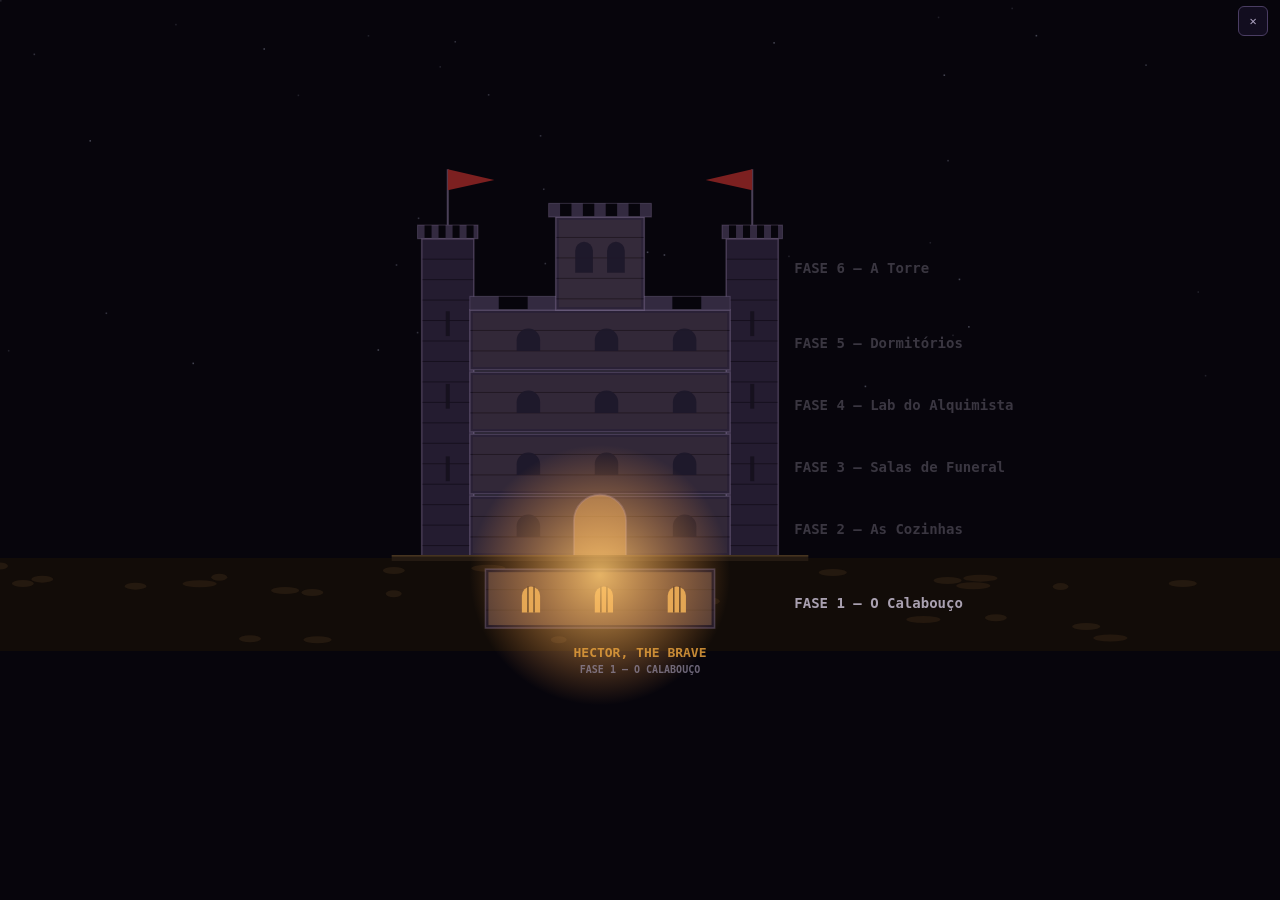
==== castelo.html @ ff2f1d39 "A fornalha apagada sai do corredor perdido e vai pra dentro da oficina O nicho ficava numa coluna is" ====
<!DOCTYPE html>
<html lang="pt-BR">
<head>
<meta http-equiv="Cache-Control" content="no-store, must-revalidate">
<meta http-equiv="Pragma" content="no-cache">
<meta charset="utf-8">
<meta name="viewport" content="width=device-width, initial-scale=1, maximum-scale=1, user-scalable=no, viewport-fit=cover">
<meta name="apple-mobile-web-app-capable" content="yes">
<meta name="apple-mobile-web-app-status-bar-style" content="black-translucent">
<meta name="theme-color" content="#141019">
<meta name="apple-mobile-web-app-title" content="Hector">
<link rel="manifest" href="manifest.json">
<link rel="apple-touch-icon" href="img/icone-180.png">
<title>O Castelo</title>
<style>
  :root{
    --brasa:#e8a13c; --osso:#ece5d6; --ferro:#8e8599;
    --mono: ui-monospace, "SF Mono", Menlo, Consolas, monospace;
    --serifa: "Iowan Old Style", "Palatino Linotype", Palatino, Georgia, serif;
  }
  *{box-sizing:border-box; margin:0; padding:0; -webkit-tap-highlight-color:transparent;
    user-select:none; -webkit-user-select:none; -webkit-touch-callout:none;}
  html,body{height:100%; overflow:hidden; background:#141019; color:var(--osso);
    font-family:var(--mono); overscroll-behavior:none; touch-action:none;}
  #app{position:fixed; inset:0;}
  canvas{position:absolute; inset:0; width:100%; height:100%; display:block;}

  /* HUD */
  #hud{position:absolute; left:0; right:0; top:0; z-index:2; pointer-events:none;
    padding:calc(env(safe-area-inset-top) + 10px) 14px 0; display:flex; align-items:center; gap:10px;
    font-size:11px; letter-spacing:.07em; text-transform:uppercase;}
  #vida{flex:1; max-width:200px; height:11px; background:#1d1729; border:1px solid #443659; position:relative; overflow:hidden;}
  #vidaFill{position:absolute; inset:0; transform-origin:left; background:linear-gradient(180deg,#e0596b,#8f2438);}
  #segredos{color:#9d94ad;}
  #segredos i{font-style:normal; color:#3f3550;}
  #segredos i.on{color:var(--brasa);}

  /* botões de sistema: pausar e fechar (canto superior direito) */
  /* acima até da animação do castelo (z 60): dá para fechar a qualquer momento */
  #sistema{position:fixed; right:12px; top:calc(env(safe-area-inset-top) + 6px); z-index:61;
    display:flex; gap:8px;}
  #sistema button{width:30px; height:30px; display:flex; align-items:center; justify-content:center;
    background:#150f22e0; border:1px solid #4a3d63; border-radius:6px; color:#b3a8c6;
    font-family:var(--mono); font-size:12px; line-height:1; padding:0; cursor:pointer;}
  #sistema button:active{background:#2f2547; color:var(--osso);}
  #btnPausa.oculto{display:none;}
  #btnFechar{color:#d98a8a; border-color:#6b3040;}
  #btnFechar:active{background:#6b3040; color:var(--osso);}

  /* pausa / confirmação de saída */
  #pausaVeu{position:fixed; inset:0; z-index:62; background:#07050ce8;
    display:flex; align-items:center; justify-content:center; padding:30px; text-align:center;}
  #pausaVeu.oculto{display:none;}
  #pausaCard{background:#150f22f2; border:1px solid #3b2f4d; border-top:2px solid var(--brasa);
    padding:26px 28px 24px; max-width:24em;}
  #pausaCard h2{font-family:var(--serifa); font-weight:400; font-size:clamp(22px,6vw,28px); color:var(--osso);}
  #pausaCard p{font-size:12px; color:#8b8299; line-height:1.9; margin-top:10px;}
  #pausaBotoes{display:flex; flex-direction:column; gap:10px; margin-top:22px;}
  #pausaBotoes button{font-family:var(--mono); font-size:12px; letter-spacing:.2em; text-transform:uppercase;
    padding:13px 18px; background:transparent; border:1px solid var(--brasa); color:var(--brasa); cursor:pointer;}
  #pausaBotoes button:active{background:var(--brasa); color:#120d06;}
  #pausaBotoes #pausaSair{border-color:#6b3040; color:#d98a8a;}
  #pausaBotoes #pausaSair:active{background:#6b3040; color:var(--osso);}
  /* seletor de fase dentro da pausa: trancado até a senha */
  #pausaBotoes #pausaFases.trancado{border-color:#4a3d63; color:#8b8299;}
  #mSenhaLinha{display:flex; gap:8px;}
  #mSenhaLinha.oculto{display:none;}
  #mSenha{flex:1; min-width:0; background:#0d0917; border:1px solid #4a3d63; border-radius:4px;
    color:#e8dcc0; font-family:var(--mono); font-size:12px; letter-spacing:.15em;
    padding:10px 12px; outline:none;}
  #mSenha:focus{border-color:var(--brasa);}
  #mSenha.erro{border-color:#c0392b;}
  #mSenha.erro::placeholder{color:#c0392b;}
  #pausaBotoes #mSenhaOk{padding:12px 16px;}
  #mFasesLista{display:flex; flex-direction:column; gap:10px;}
  #mFasesLista.oculto{display:none;}
  #mFasesLista button.on{background:var(--brasa); color:#120d06;}
  #pausaAtalho{font-family:var(--mono); font-size:9px; letter-spacing:.18em; color:#6f6683; margin-top:16px;}

  /* tela de despedida (o ✕ confirmado) */
  #adeus{position:fixed; inset:0; z-index:70; background:#07050c; padding:30px; text-align:center;
    display:flex; flex-direction:column; align-items:center; justify-content:center; gap:14px;}
  #adeus h1{font-family:var(--serifa); font-weight:400; font-size:clamp(24px,7vw,38px); color:var(--osso);}
  #adeus p{font-size:12px; color:#8b8299; line-height:1.9; max-width:24em;}

  /* painel da missão */
  #missao{position:absolute; right:12px; top:calc(env(safe-area-inset-top) + 42px); z-index:2; pointer-events:none;
    background:#150f22cc; border:1px solid #3b2f4d; border-left:2px solid var(--brasa);
    padding:9px 12px 10px; max-width:212px; font-size:10px; letter-spacing:.04em; line-height:1.65;}
  #mTitulo{color:var(--brasa); text-transform:uppercase; letter-spacing:.18em; font-size:9px; margin-bottom:5px;}
  .tarefa{color:#b3a8c6; position:relative; padding-left:13px; transition:color .4s;}
  .tarefa::before{content:'○'; position:absolute; left:0; color:#6f6683;}
  .tarefa.feita{color:#69607d; text-decoration:line-through; text-decoration-color:#8fc48a99; text-decoration-thickness:1.5px;}
  .tarefa.feita::before{content:'●'; color:#8fc48a; text-decoration:none;}
  .tarefa .cont{color:#8d85a0;}
  .tarefa.feita .cont{color:#69607d;}

  /* barra do chefe */
  #chefeBarra{position:absolute; left:50%; transform:translateX(-50%); top:calc(env(safe-area-inset-top) + 44px);
    width:min(58%,360px); z-index:2; display:none;}
  #chefeBarra.on{display:block;}
  #chefeNome{font-size:10px; letter-spacing:.28em; text-transform:uppercase; color:#d9b48a; text-align:center; margin-bottom:5px;}
  #chefeTrilho{height:13px; background:#1d1018; border:1px solid #6b3040; position:relative; overflow:hidden;}
  #chefeFill{position:absolute; inset:0; transform-origin:left; background:linear-gradient(180deg,#d84c3c,#7a1f22);}
  #chefeEstado{position:absolute; inset:0; display:flex; align-items:center; justify-content:center;
    font-size:9px; letter-spacing:.18em; text-transform:uppercase; color:#ffe6c0; text-shadow:0 1px 2px #000;}

  /* aviso */
  #aviso{position:absolute; left:0; right:0; top:30%; z-index:2; text-align:center; pointer-events:none;
    font-family:var(--serifa); font-size:clamp(22px,7vw,34px); opacity:0; transition:opacity .35s; text-shadow:0 2px 20px #000;}
  #aviso.on{opacity:1;}
  #aviso small{display:block; font-family:var(--mono); font-size:11px; letter-spacing:.24em;
    text-transform:uppercase; color:var(--brasa); margin-top:8px;}

  /* diálogo */
  #dialogo{position:absolute; left:0; right:0; bottom:0; z-index:5; padding:18px 20px calc(env(safe-area-inset-bottom) + 22px);
    background:linear-gradient(180deg, #0d0a12dd, #0d0a12f7); border-top:1px solid #3b2f4d; display:none;}
  #dialogo.on{display:flex; gap:14px; align-items:flex-start;}
  #dRetratoBox{flex:0 0 auto; width:82px; height:100px; border:1px solid #3b2f4d; background:#0a070f;
    border-radius:3px; overflow:hidden; display:none; box-shadow:0 2px 12px #000a;}
  #dRetratoBox.on{display:block;}
  #dRetrato{width:100%; height:100%; object-fit:cover; image-rendering:pixelated; display:block;}
  #dCorpo{flex:1 1 auto; min-width:0;}
  #dFala{font-family:var(--serifa); font-size:17px; line-height:1.55; color:#ece5d6; min-height:3.2em;}
  #dNome{font-size:10px; letter-spacing:.24em; text-transform:uppercase; color:var(--brasa); margin-bottom:8px;}
  #dSeguir{font-size:10px; letter-spacing:.18em; color:#6f6683; text-align:right; margin-top:10px;}
  #dPular{position:absolute; top:-16px; right:14px; transform:translateY(-100%);
    font:600 10px/1 ui-monospace, Menlo, monospace; letter-spacing:.18em;
    color:var(--brasa); background:rgba(12,8,18,.85); border:1px solid #3b2f4d;
    border-radius:6px; padding:8px 12px; cursor:pointer;}
  #dPular:active{background:#241a34;}

  /* ações */
  #acoes{position:absolute; right:16px; bottom:calc(env(safe-area-inset-bottom) + 22px); z-index:3;
    display:flex; flex-direction:column-reverse; gap:12px; align-items:center;}
  .circ{width:70px; height:70px; border-radius:50%; border:1px solid #4a3d63; background:#1b1529d9;
    display:flex; flex-direction:column; align-items:center; justify-content:center; gap:1px;
    font-size:9px; letter-spacing:.1em; color:#b3a8c6; position:relative; overflow:hidden;}
  .circ:active{background:#2f2547;}
  .circ .n{font-size:17px; color:var(--osso);}
  /* atalho de teclado impresso no rótulo do botão */
  .circ .k{font-family:var(--mono); font-style:normal; font-size:8px; letter-spacing:.06em;
    color:#8d84a3; border:1px solid #4a3d63; border-radius:2px; padding:0 3px; line-height:1.35; margin-top:2px;}
  #btnAcao .k{color:#b98a4e; border-color:#6a4c24;}
  #btnGolpe .k{color:#c08a76; border-color:#6d3b2f;}
  /* no toque não há teclado: o chip some e o botão volta ao layout original */
  @media (pointer:coarse){ .circ .k{display:none;} }
  .circ .carga{position:absolute; left:0; right:0; bottom:0; background:#e8a13c2e; transform-origin:bottom;}
  .circ.off{opacity:.35;}
  #btnAcao{width:86px; height:86px; border-color:var(--brasa); color:var(--brasa); background:#2a1d10d9; display:none;}
  #btnAcao.on{display:flex;}
  #btnPocao{width:58px; height:58px;}

  /* véu */
  #veu{position:absolute; inset:0; z-index:6; background:radial-gradient(circle at 50% 38%, #241a33 0%, #0a0710 76%);
    display:flex; flex-direction:column; align-items:center; justify-content:center; padding:30px; text-align:center;}
  #veu.oculto{display:none;}
  #veu h1{font-family:var(--serifa); font-weight:400; font-size:clamp(28px,8.5vw,44px); line-height:1.08;}
  #veu h1 em{display:block; font-style:italic; font-size:.48em; color:var(--brasa); letter-spacing:.08em; margin-top:8px;}
  #veu p{font-size:12px; color:#8b8299; line-height:1.85; max-width:25em; margin-top:16px;}
  #veu p b{color:#cbc2da; font-weight:400;}
  #comecar{margin-top:26px; background:transparent; border:1px solid var(--brasa); color:var(--brasa);
    font-family:var(--mono); font-size:13px; letter-spacing:.22em; padding:14px 32px; text-transform:uppercase;}
  #comecar:active{background:var(--brasa); color:#120d06;}
  #placar{font-size:12px; color:#8b8299; line-height:2; margin-top:14px;}
  #placar b{color:var(--osso); font-weight:400;}
  /* bolsa/inventário */
  #bolsa{margin-top:22px; display:none;}
  #bolsa.on{display:block;}
  #bolsa .rot{font-family:var(--mono); font-size:10px; letter-spacing:.24em; text-transform:uppercase;
    color:var(--brasa); margin-bottom:12px;}
  #bolsa .itens{display:flex; gap:10px; justify-content:center; flex-wrap:wrap;}
  #bolsa .item{width:64px; height:88px; background:#1a1424; border:1px solid #3b2f4d; border-radius:3px;
    display:flex; flex-direction:column; align-items:center; justify-content:flex-start; padding:6px 4px;
    position:relative; overflow:hidden;}
  #bolsa .item.novo{border-color:var(--brasa); box-shadow:0 0 14px #e8a13c66;
    animation:brilhaNovo 1.6s ease-in-out infinite alternate;}
  @keyframes brilhaNovo{ from{box-shadow:0 0 10px #e8a13c44;} to{box-shadow:0 0 20px #e8a13c99;} }
  #bolsa .item img{width:46px; height:60px; object-fit:contain; image-rendering:pixelated; margin-top:2px;}
  #bolsa .item .nm{font-family:var(--mono); font-size:8px; letter-spacing:.05em; color:#ccc2d8;
    text-align:center; margin-top:4px; line-height:1.15;}
  #bolsa .item .tag{position:absolute; top:2px; right:3px; font-family:var(--mono); font-size:7px;
    color:var(--brasa); letter-spacing:.1em;}
  #bolsa .vazio{color:#5a5266; font-size:11px; font-style:italic;}

  /* popup de item novo no inventário */
  #popupInv{position:absolute; inset:0; z-index:7; background:rgba(8,5,14,.8);
    display:flex; align-items:center; justify-content:center; padding:30px;}
  #popupInv.oculto{display:none;}
  #invCard{background:#150f22; border:1px solid var(--brasa); border-radius:4px;
    padding:22px 28px 24px; text-align:center; max-width:320px;
    box-shadow:0 0 44px #e8a13c44; animation:invEntra .25s ease-out;}
  @keyframes invEntra{ from{transform:scale(.85); opacity:0;} to{transform:scale(1); opacity:1;} }
  #invCard h2{font-family:var(--mono); font-weight:400; color:var(--brasa); letter-spacing:.28em;
    text-transform:uppercase; font-size:12px; margin-bottom:16px;}
  #invImg{width:160px; height:200px; object-fit:contain; image-rendering:pixelated;
    display:block; margin:0 auto 12px; background:transparent; filter:drop-shadow(0 0 14px #e8a13c66);}
  #invLista{display:flex; gap:8px; justify-content:center; flex-wrap:wrap; margin-bottom:16px;}
  #invLista .invTh{width:52px; height:66px; background:#1a1424; border:1px solid #3b2f4d;
    border-radius:3px; position:relative; display:flex; align-items:center; justify-content:center;}
  #invLista .invTh.sel{border-color:var(--brasa); box-shadow:0 0 10px #e8a13c55;}
  #invLista .invTh img{max-width:44px; max-height:58px; object-fit:contain; image-rendering:pixelated;}
  #invLista .invTh .tag{position:absolute; bottom:2px; left:0; right:0; font-family:var(--mono);
    font-size:6px; letter-spacing:.08em; color:var(--brasa); text-align:center;}
  #invBotoes{display:flex; gap:10px; justify-content:center;}
  #invAcao{background:var(--brasa); border:1px solid var(--brasa); color:#120d06;
    font-family:var(--mono); font-size:12px; letter-spacing:.2em; padding:11px 26px; text-transform:uppercase;}
  #invAcao:active{background:transparent; color:var(--brasa);}
  /* ainda não dá para usar: o botão continua à vista, apagado, e a descrição diz por quê */
  #invAcao:disabled{background:transparent; border-color:#4a4056; color:#6d6478; cursor:default;}
  #invNome{font-family:var(--serifa); font-size:19px; color:var(--osso); margin-bottom:8px;}
  #invDesc{font-size:11px; color:#9d94ad; line-height:1.7; margin-bottom:18px;}
  #invFechar{background:transparent; border:1px solid var(--brasa); color:var(--brasa);
    font-family:var(--mono); font-size:12px; letter-spacing:.2em; padding:11px 26px; text-transform:uppercase;}
  #invFechar:active{background:var(--brasa); color:#120d06;}

  #btnMenu{margin-left:auto; pointer-events:auto; width:36px; height:36px;
    border:1px solid #443659; border-radius:4px; background:#1d1729cc; color:#9d94ad;
    display:flex; align-items:center; justify-content:center; font-size:17px;}
  #btnMenu:active{border-color:var(--brasa); color:var(--brasa);}
  #menuJogo{position:absolute; inset:0; z-index:8; background:rgba(8,5,14,.85);
    display:flex; align-items:center; justify-content:center; padding:30px;}
  #menuJogo.oculto{display:none;}
  #menuCard{background:#150f22; border:1px solid var(--brasa); border-radius:4px;
    padding:22px 34px 24px; text-align:center; box-shadow:0 0 44px #e8a13c44;
    animation:invEntra .25s ease-out;}
  #menuCard h2{font-family:var(--mono); font-weight:400; color:var(--brasa); letter-spacing:.28em;
    text-transform:uppercase; font-size:12px; margin-bottom:18px;}
  #menuCard button{display:block; width:220px; margin:0 auto 10px; background:transparent;
    border:1px solid var(--brasa); color:var(--brasa); font-family:var(--mono); font-size:12px;
    letter-spacing:.2em; padding:12px 0; text-transform:uppercase;}
  #menuCard button:active, #menuCard button.on{background:var(--brasa); color:#120d06;}
  #menuCard #mVoltar{border-color:#443659; color:#9d94ad; margin-bottom:0;}

  #btnGolpe{width:70px; height:70px; border-color:#8a4a3a; background:#241410d9; display:none;}
  #btnGolpe.on{display:flex;}
  #btnGolpe .n{color:#e8b48a;}
  #btnBolsa{width:58px; height:58px;}
</style>
</head>
<body>
<div id="app">
  <canvas id="tela"></canvas>

  <div id="hud">
    <div id="vida"><div id="vidaFill"></div></div>
    <span id="segredos">SEGREDOS </span>
    <div id="btnMenu">⚙</div>
  </div>

  <div id="missao"><div id="mTitulo"></div></div>

  <div id="chefeBarra">
    <div id="chefeNome"></div>
    <div id="chefeTrilho"><div id="chefeFill"></div><div id="chefeEstado"></div></div>
  </div>

  <div id="aviso"></div>

  <div id="acoes">
    <div class="circ" id="btnBolsa"><span class="n">☰</span><span>BOLSA</span><i class="k">I</i></div>
    <div class="circ" id="btnPocao"><span class="n" id="sPocoes">2</span><span>TRAPO</span><i class="k">Q</i></div>
    <div class="circ" id="btnDash"><span class="n">»</span><span>ROLAR</span><i class="k">ESPAÇO</i><div class="carga" id="cargaDash"></div></div>
    <div class="circ" id="btnGolpe"><span class="n">⚔</span><span>GOLPE</span><i class="k">F</i><div class="carga" id="cargaGolpe"></div></div>
    <div class="circ" id="btnAcao"><span class="n" id="acaoIcone">✥</span><span id="acaoRotulo">FORÇAR</span><i class="k">E</i></div>
  </div>

  <div id="dialogo">
    <div id="dRetratoBox"><img id="dRetrato" alt=""></div>
    <div id="dCorpo">
      <div id="dNome"></div>
      <div id="dFala"></div>
      <div id="dSeguir">tocar para continuar</div>
    </div>
    <button id="dPular" type="button">PULAR ⏭</button>
  </div>

  <div id="veu">
    <h1 id="vTitulo"></h1>
    <p id="vTexto"></p>
    <button id="comecar"></button>
    <div id="placar"></div>
    <div id="bolsa">
      <div class="rot">Bolsa</div>
      <div class="itens" id="bolsaItens"></div>
    </div>
  </div>

  <div id="menuJogo" class="oculto">
    <div id="menuCard">
      <h2>Menu</h2>
      <button id="mSemMusica">Sem música</button>
      <button id="mSair">Sair do jogo</button>
      <button id="mVoltar">Voltar</button>
    </div>
  </div>

  <div id="popupInv" class="oculto">
    <div id="invCard">
      <h2>Inventário</h2>
      <img id="invImg" alt="">
      <div id="invNome"></div>
      <div id="invDesc"></div>
      <div id="invLista"></div>
      <div id="invBotoes">
        <button id="invAcao">Pegar</button>
        <button id="invFechar">Fechar</button>
      </div>
    </div>
  </div>
</div>

<!-- fora de #app: #app é `position:fixed` e forma contexto de empilhamento próprio;
     a animação do castelo entra no <body> por cima dele. Estes dois ficam acima de tudo. -->
<div id="sistema">
  <button id="btnPausa" class="oculto" type="button" title="Pausar (P / Esc)" aria-label="Pausar">❚❚</button>
  <button id="btnFechar" type="button" title="Fechar o jogo" aria-label="Fechar o jogo">✕</button>
</div>

<div id="pausaVeu" class="oculto">
  <div id="pausaCard">
    <h2 id="pausaTitulo">Pausado</h2>
    <p id="pausaTexto"></p>
    <div id="pausaBotoes">
      <button id="pausaSeguir" type="button">Continuar</button>
      <button id="pausaFases" type="button">Trocar de fase 🔒</button>
      <div id="mSenhaLinha" class="oculto">
        <input id="mSenha" type="password" placeholder="SENHA" autocomplete="off">
        <button id="mSenhaOk" type="button">OK</button>
      </div>
      <div id="mFasesLista" class="oculto"></div>
      <button id="pausaSair" type="button">Fechar o jogo</button>
    </div>
    <div id="pausaAtalho">P OU ESC</div>
  </div>
</div>

<script>
/* ===================== DIAGNÓSTICO ===================== */
(function(){
  var caixa = null;
  window.__erro = function(txt){
    if(!caixa){
      caixa = document.createElement('div');
      caixa.style.cssText = 'position:fixed;left:0;right:0;bottom:0;z-index:99;max-height:45%;overflow:auto;'
        + 'background:#1a0d12;color:#ff9aa8;font:11px/1.5 ui-monospace,Menlo,monospace;padding:12px 14px;'
        + 'border-top:1px solid #6b2534;white-space:pre-wrap;';
      document.body.appendChild(caixa);
    }
    caixa.textContent += txt + '\n';
  };
  window.addEventListener('error', function(e){
    window.__erro('ERRO: ' + (e.message||'?') + (e.filename ? '\n  ' + e.filename + ':' + e.lineno : '')
      + (e.error && e.error.stack ? '\n' + e.error.stack : ''));
  });
})();

/* ================================================================
   MOTOR
   Não sabe o que é um calabouço, uma corrente ou um Gladiador.
   Um piso é um objeto com esta forma:

   {
     id, nome,
     paleta:   {fundo, chao:[r,g,b], chao2:[r,g,b], parede:[r,g,b], luzAmbiente}
     construir()          -> {larg, alt, tiles:Uint8Array, braseiros:[{x,y,fase}]}
     spawn:    {x,y}
     trapos:   quantos itens de cura o jogador começa tendo
     intro:    {titulo, texto, botao}
     missao:   {titulo, tarefas:[{id, label, contador?}], tarefaInformantes, tarefaChefe}
     informantes: [{nome, chave, cor, voz:{pitch,rate}, falas:[...], ganho, x, y}]
     chefe:    {cfg (números da máquina de estados), fraquezas, desenhar(c,ox,oy)}
     textos:   {vitoria(), derrota()} -> {titulo, texto, botao, placar}
     — ganchos opcionais —
     aoIniciar(), atualizar(dt), falarLiberado(), interacao(), agir(i),
     desenharCenario(ox,oy), desenharNoJogador(px,py,r,bal), aoVencer()
   }
   ================================================================ */

/* ---------- constantes e utilidades ---------- */
const TAU = Math.PI*2, VISAO = 14;
const PAREDE = 0, CHAO = 1, GRADE = 2, CHAO2 = 3,   // CHAO2: piso alternativo (areia, tapete...)
      FOSSO = 4, PONTE = 5;                         // FOSSO: abismo (sólido); PONTE: tábuas sobre o abismo
let LARG = 1, ALT = 1;

const el = id => document.getElementById(id);
/* escreve estilo/texto só quando muda: tocar no DOM todo quadro força o
   navegador a recalcular estilo mesmo com o mesmo valor */
const uiUltimo = {};
function uiEstilo(id, prop, valor){
  const chave = id + '.' + prop;
  if(uiUltimo[chave] === valor) return;
  uiUltimo[chave] = valor;
  el(id).style[prop] = valor;
}
function uiTexto(id, valor){
  if(uiUltimo['#' + id] === valor) return;
  uiUltimo['#' + id] = valor;
  el(id).textContent = valor;
}
const irand = n => Math.floor(Math.random()*n);
const clamp = (v,a,b) => v<a?a:(v>b?b:v);
const idx = (x,y) => y*LARG + x;
const dentro = (x,y) => x>=0 && y>=0 && x<LARG && y<ALT;
const hash = (x,y) => { const n = Math.sin(x*127.1 + y*311.7)*43758.5453; return n - Math.floor(n); };

/* ---------- estado do motor ---------- */
let piso = null, mapa = null, braseiros = [], decor = [];
let inventario = []; /* itens ganhos de chefes, persistem entre pisos */
let vestido = null;  /* id do item que o jogador está usando no corpo (o avental) */
const imgsItens = {};
let jog = null, chefe = null, informantes = [];
let etapa = 'menu', vivo = false, pausado = false;
let intel = {}, dialogo = null, interacao = null;
let tempo = 0, tremor = 0, camX = 0, camY = 0;
let particulas = [], riscos = [], destrocos = [], explosoes = [];

const tela = el('tela'), ctx = tela.getContext('2d');
const cacheMapa = document.createElement('canvas'), cmx = cacheMapa.getContext('2d');
const imgJogador = new Image(); imgJogador.src = 'img/jogador.png';
/* o avental de aço recortado do fundo preto, para vestir por cima do tronco */
const imgAvental = new Image(); imgAvental.src = 'img/fase2/avental-vestido.png';
/* No escuro da fase o couro sumia dentro do tronco. A cópia visível é montada
   UMA vez — silhueta escura por trás para descolar do corpo, filete claro em
   volta e o couro clareado por cima. Aplicar ctx.filter por quadro derrubaria
   o fps, como já aconteceu com o castiçal. */
let aventalCv = null;
function aventalVisivel(){
  if(aventalCv) return aventalCv;
  if(!(imgAvental.complete && imgAvental.naturalWidth > 0)) return null;
  const iw = imgAvental.naturalWidth, ih = imgAvental.naturalHeight;
  const m = Math.round(iw*.20);                       // folga para o contorno caber
  const c = document.createElement('canvas');
  c.width = iw + m*2; c.height = ih + m*2;
  const g = c.getContext('2d');
  /* a silhueta chapada, usada nas duas bordas */
  const silhueta = (cor) => {
    const s = document.createElement('canvas');
    s.width = c.width; s.height = c.height;
    const sg = s.getContext('2d');
    sg.drawImage(imgAvental, m, m);
    sg.globalCompositeOperation = 'source-in';
    sg.fillStyle = cor;
    sg.fillRect(0, 0, s.width, s.height);
    return s;
  };
  const esticar = (cv, f) => g.drawImage(cv, -(c.width*(f-1))/2, -(c.height*(f-1))/2,
                                         c.width*f, c.height*f);
  esticar(silhueta('#07050b'), 1.20);                 // o vulto escuro, que separa do corpo
  esticar(silhueta('#e6ecf5'), 1.075);                // o filete de aço, frio e claro
  g.filter = 'brightness(1.75) saturate(.9) contrast(1.12)';
  g.drawImage(imgAvental, m, m);                      // o couro, clareado
  g.filter = 'none';
  /* banho de aço só onde há couro: o marrom do avental sumia dentro do marrom
     do corpo, e a peça precisa se ler de longe como armadura */
  g.globalCompositeOperation = 'source-atop';
  g.fillStyle = 'rgba(158,186,220,.22)';
  g.fillRect(0, 0, c.width, c.height);
  g.globalCompositeOperation = 'source-over';
  aventalCv = c;
  return c;
}
let fatiasJog = null;               // avatar fatiado: tronco + pernas animadas
function montarFatiasJog(){
  const iw = imgJogador.naturalWidth, ih = imgJogador.naturalHeight;
  const corte = Math.round(ih*.62);                    // altura do quadril na foto
  const cv = (sx,sy,sw,sh) => {
    const c = document.createElement('canvas'); c.width = sw; c.height = sh;
    c.getContext('2d').drawImage(imgJogador, sx, sy, sw, sh, 0, 0, sw, sh);
    return c;
  };
  const ombro = Math.round(ih*.33);                    // linha dos ombros na foto
  const larE = Math.round(iw*.41), x0D = Math.round(iw*.69);
  const tronco = cv(0, 0, iw, corte + 2);              // 2px de sobra cobre a emenda
  const tcx = tronco.getContext('2d');
  tcx.clearRect(0, ombro, larE, tronco.height - ombro);
  tcx.clearRect(x0D, ombro, iw - x0D, tronco.height - ombro);
  fatiasJog = {
    corte, ombro, x0D,
    tronco,
    bracoE: cv(0, ombro, larE, corte - ombro),
    bracoD: cv(x0D, ombro, iw - x0D, corte - ombro),
    pernaE: cv(0, corte, Math.ceil(iw/2), ih - corte),
    pernaD: cv(Math.floor(iw/2), corte, iw - Math.floor(iw/2), ih - corte)
  };
}
const luzCv = document.createElement('canvas'), lcx = luzCv.getContext('2d');
/* o véu do escuro precisa do seu próprio canvas quando a zona tem janela:
   o furo só fica sem costura se for APAGADO do véu já pintado */
const veuCv = document.createElement('canvas'), vcx = veuCv.getContext('2d');

/* ---------- som (síntese realista via Web Audio) ---------- */
let ac = null, somOk = true;
let masterGain = null, reverbConv = null, reverbGain = null, mp3Bus = null;
let bufRuido = null, bufBrown = null;

function iniAudio(){
  if(ac) return true;
  if(!somOk) return false;
  try{
    ac = new (window.AudioContext || window.webkitAudioContext)();
    masterGain = ac.createGain(); masterGain.gain.value = 0.85;
    masterGain.connect(ac.destination);
    // reverb curto de câmara de pedra
    reverbConv = ac.createConvolver();
    reverbConv.buffer = criarImpulso(1.6, 2.6);
    reverbGain = ac.createGain(); reverbGain.gain.value = 0.22;
    reverbConv.connect(reverbGain); reverbGain.connect(masterGain);
    /* barramento dos mp3 (efeitos, ambientes, trilha) — ganho 1 para o clipe sair
       exatamente com a força que já saía quando o volume era do próprio elemento */
    mp3Bus = ac.createGain(); mp3Bus.gain.value = 1;
    mp3Bus.connect(ac.destination);
    bufRuido = criarRuido(2, false);
    bufBrown = criarRuido(2, true);
    return true;
  }catch(e){ somOk = false; return false; }
}
/* ---------- volume de mp3 que também funciona no iPad ----------
   No Safari móvel (iPhone e iPad) `audio.volume` é só-leitura: escrever nele não
   dá erro, simplesmente não faz nada. Era por isso que no iPad os efeitos, os
   ambientes e a trilha continuavam no volume cheio enquanto alguém falava.
   Onde a propriedade não pega, o elemento sai pelo Web Audio e quem manda no
   volume é um GainNode — lá o ganho vale em qualquer navegador. */
let volumeNativoOk = null;
function volumeManual(){
  if(volumeNativoOk === null){
    try{ const t = new Audio(); t.volume = .5; volumeNativoOk = Math.abs(t.volume - .5) < .01; }
    catch(e){ volumeNativoOk = true; }
  }
  return !volumeNativoOk;
}
/* liga o elemento ao grafo e devolve o gain dele (null = seguir no volume nativo).
   Só roteia com o contexto já rodando: um contexto suspenso emudeceria o clipe,
   e ficar alto é menos ruim que ficar mudo. */
function ganhoDe(a, destino){
  if(a.__ganho) return a.__ganho;
  if(!iniAudio()) return null;
  if(ac.state !== 'running'){ try{ ac.resume(); }catch(e){} return null; }
  try{
    const fonte = ac.createMediaElementSource(a);
    const g = ac.createGain();
    fonte.connect(g); g.connect(destino || mp3Bus);
    a.__ganho = g;
    return g;
  }catch(e){ return null; }
}
/* único ponto do jogo que escreve volume de mp3 */
function volumeAudio(a, v){
  const vol = Math.max(0, Math.min(1, v));
  a.__vol = vol;
  if(!volumeManual()){ try{ a.volume = vol; }catch(e){} return; }
  const g = ganhoDe(a);
  if(g){ try{ g.gain.value = vol; }catch(e){} }
}
function volumeAtual(a){ return a.__vol != null ? a.__vol : a.volume; }

function criarImpulso(dur, decai){
  const sr = ac.sampleRate, n = Math.floor(sr*dur);
  const b = ac.createBuffer(2, n, sr);
  for(let c=0;c<2;c++){ const d = b.getChannelData(c);
    for(let i=0;i<n;i++) d[i] = (Math.random()*2-1) * Math.pow(1 - i/n, decai); }
  return b;
}
function criarRuido(sec, brown){
  const sr = ac.sampleRate, n = Math.floor(sr*sec);
  const b = ac.createBuffer(1, n, sr), d = b.getChannelData(0);
  if(brown){ let u = 0; for(let i=0;i<n;i++){ u = (u + .02*(Math.random()*2-1))/1.02; d[i] = u*3.5; } }
  else for(let i=0;i<n;i++) d[i] = Math.random()*2 - 1;
  return b;
}
function ruido(brown){
  const s = ac.createBufferSource();
  s.buffer = brown ? bufBrown : bufRuido; s.loop = true;
  s.playbackRate.value = 0.85 + Math.random()*0.3;
  return s;
}
function filtro(tipo, freq, q, ganho){
  const f = ac.createBiquadFilter();
  f.type = tipo; f.frequency.value = freq;
  if(q != null) f.Q.value = q;
  if(ganho != null) f.gain.value = ganho;
  return f;
}
function envelope(pico, ataque, decai, sustain, liberacao){
  const g = ac.createGain(), t = ac.currentTime;
  const p = Math.max(0.0001, pico);
  g.gain.setValueAtTime(0.0001, t);
  g.gain.exponentialRampToValueAtTime(p, t + ataque);
  const s = Math.max(0.0001, p * (sustain != null ? sustain : 0.3));
  g.gain.exponentialRampToValueAtTime(s, t + ataque + decai);
  g.gain.exponentialRampToValueAtTime(0.0001, t + ataque + decai + liberacao);
  return g;
}
function saida(node, molhado){
  const w = molhado != null ? molhado : 0.35;
  const dry = ac.createGain(); dry.gain.value = 1 - w*0.4;
  const wet = ac.createGain(); wet.gain.value = w;
  node.connect(dry); dry.connect(masterGain);
  node.connect(wet); wet.connect(reverbConv);
}
function parar(no, dur){ try{ no.start(); no.stop(ac.currentTime + dur + 0.06); }catch(e){} }
function pararEm(no, t0, dur){ try{ no.start(t0); no.stop(t0 + dur + 0.06); }catch(e){} }

/* passo pesado: bota + armadura em pedra */
function sPassoChefe(){
  if(!iniAudio()) return;
  const t = ac.currentTime;
  const n = ruido(true), lp = filtro('lowpass', 260, 1.5);
  const g = ac.createGain();
  g.gain.setValueAtTime(0.0001, t);
  g.gain.exponentialRampToValueAtTime(0.45, t + 0.006);
  g.gain.exponentialRampToValueAtTime(0.0001, t + 0.19);
  n.connect(lp); lp.connect(g); saida(g, 0.45);
  parar(n, 0.22);
  const o = ac.createOscillator();
  o.type = 'sine';
  o.frequency.setValueAtTime(78, t);
  o.frequency.exponentialRampToValueAtTime(38, t + 0.12);
  const og = ac.createGain();
  og.gain.setValueAtTime(0.0001, t);
  og.gain.exponentialRampToValueAtTime(0.42, t + 0.006);
  og.gain.exponentialRampToValueAtTime(0.0001, t + 0.17);
  o.connect(og); saida(og, 0.35);
  parar(o, 0.2);
  if(Math.random() < 0.75){
    const nn = ruido(), bp = filtro('bandpass', 3000 + Math.random()*1500, 9);
    const gg = ac.createGain();
    const tt = t + 0.02 + Math.random()*0.03;
    gg.gain.setValueAtTime(0.0001, tt);
    gg.gain.exponentialRampToValueAtTime(0.06, tt + 0.004);
    gg.gain.exponentialRampToValueAtTime(0.0001, tt + 0.11);
    nn.connect(bp); bp.connect(gg); saida(gg, 0.55);
    pararEm(nn, tt, 0.14);
  }
}

/* espada cortando o ar: whoosh varrendo o espectro */
function sEspadaCorta(){
  if(!iniAudio()) return;
  const t = ac.currentTime;
  const n = ruido(), bp = filtro('bandpass', 600, 2.2);
  bp.frequency.setValueAtTime(500, t);
  bp.frequency.exponentialRampToValueAtTime(2600, t + 0.09);
  bp.frequency.exponentialRampToValueAtTime(900, t + 0.24);
  const g = ac.createGain();
  g.gain.setValueAtTime(0.0001, t);
  g.gain.exponentialRampToValueAtTime(0.16, t + 0.045);
  g.gain.exponentialRampToValueAtTime(0.0001, t + 0.26);
  n.connect(bp); bp.connect(g); saida(g, 0.45);
  parar(n, 0.3);
}

/* impacto de espada: clang metálico + ressonância + baque de corpo */
function sEspadaAcerta(){
  if(!iniAudio()) return;
  const t = ac.currentTime;
  const n = ruido(), bp = filtro('bandpass', 2600, 5);
  const g = ac.createGain();
  g.gain.setValueAtTime(0.0001, t);
  g.gain.exponentialRampToValueAtTime(0.32, t + 0.002);
  g.gain.exponentialRampToValueAtTime(0.03, t + 0.06);
  g.gain.exponentialRampToValueAtTime(0.0001, t + 0.38);
  n.connect(bp); bp.connect(g); saida(g, 0.75);
  parar(n, 0.4);
  const o = ac.createOscillator();
  o.type = 'triangle';
  o.frequency.setValueAtTime(720, t);
  o.frequency.exponentialRampToValueAtTime(310, t + 0.32);
  const og = ac.createGain();
  og.gain.setValueAtTime(0.0001, t);
  og.gain.exponentialRampToValueAtTime(0.11, t + 0.004);
  og.gain.exponentialRampToValueAtTime(0.0001, t + 0.34);
  o.connect(og); saida(og, 0.7);
  parar(o, 0.36);
  const o2 = ac.createOscillator();
  o2.type = 'sine';
  o2.frequency.setValueAtTime(115, t);
  o2.frequency.exponentialRampToValueAtTime(52, t + 0.16);
  const o2g = ac.createGain();
  o2g.gain.setValueAtTime(0.0001, t);
  o2g.gain.exponentialRampToValueAtTime(0.36, t + 0.008);
  o2g.gain.exponentialRampToValueAtTime(0.0001, t + 0.21);
  o2.connect(o2g); saida(o2g, 0.28);
  parar(o2, 0.24);
}

/* ---- a pá do Coveiro: ferro chato e pesado, nada de fio ----
   O talho é mais grave e mais lento que o da espada, e o acerto é chapa
   batendo: clangor curto e abafado, baque de ferro no corpo e a terra que
   salta da lâmina. Sem a cauda de sino que a espada deixa. */
function sPaCorta(){
  if(!iniAudio()) return;
  const t = ac.currentTime;
  const n = ruido(), bp = filtro('bandpass', 300, 1.4);
  bp.frequency.setValueAtTime(230, t);
  bp.frequency.exponentialRampToValueAtTime(1050, t + 0.13);
  bp.frequency.exponentialRampToValueAtTime(400, t + 0.34);
  const g = ac.createGain();
  g.gain.setValueAtTime(0.0001, t);
  g.gain.exponentialRampToValueAtTime(0.19, t + 0.07);
  g.gain.exponentialRampToValueAtTime(0.0001, t + 0.36);
  n.connect(bp); bp.connect(g); saida(g, 0.5);
  parar(n, 0.4);
}
function sPaAcerta(){
  if(!iniAudio()) return;
  const t = ac.currentTime;
  // a chapa: dois parciais desafinados que morrem depressa
  [[196, 0.30, 0.26], [289, 0.16, 0.19]].forEach(([f, amp, dur]) => {
    const o = ac.createOscillator();
    o.type = 'triangle';
    o.frequency.setValueAtTime(f, t);
    o.frequency.exponentialRampToValueAtTime(f*0.72, t + dur);
    const og = ac.createGain();
    og.gain.setValueAtTime(0.0001, t);
    og.gain.exponentialRampToValueAtTime(amp, t + 0.004);
    og.gain.exponentialRampToValueAtTime(0.0001, t + dur);
    o.connect(og); saida(og, 0.5);
    parar(o, dur + 0.05);
  });
  // o baque do ferro no corpo
  const o2 = ac.createOscillator();
  o2.type = 'sine';
  o2.frequency.setValueAtTime(96, t);
  o2.frequency.exponentialRampToValueAtTime(42, t + 0.18);
  const o2g = ac.createGain();
  o2g.gain.setValueAtTime(0.0001, t);
  o2g.gain.exponentialRampToValueAtTime(0.42, t + 0.008);
  o2g.gain.exponentialRampToValueAtTime(0.0001, t + 0.22);
  o2.connect(o2g); saida(o2g, 0.25);
  parar(o2, 0.26);
  // e a terra que salta da lâmina
  const n = ruido(), hp = filtro('highpass', 1900, .8);
  const ng = ac.createGain();
  ng.gain.setValueAtTime(0.0001, t);
  ng.gain.exponentialRampToValueAtTime(0.13, t + 0.006);
  ng.gain.exponentialRampToValueAtTime(0.0001, t + 0.15);
  n.connect(hp); hp.connect(ng); saida(ng, 0.6);
  parar(n, 0.2);
}

/* vocalização humana por formantes (base para grunhidos, gritos, tosse) */
function vocalizar(cfg){
  const t = ac.currentTime, dur = cfg.dur;
  const o = ac.createOscillator();
  o.type = 'sawtooth';
  o.frequency.setValueAtTime(cfg.f0, t);
  if(cfg.subida) o.frequency.exponentialRampToValueAtTime(cfg.f0 * cfg.subida, t + dur*0.15);
  o.frequency.exponentialRampToValueAtTime(cfg.f0 * (cfg.queda || 0.6), t + dur);
  const lfo = ac.createOscillator();
  lfo.frequency.value = cfg.vibrato || 5;
  const lfoG = ac.createGain(); lfoG.gain.value = cfg.f0 * 0.05;
  lfo.connect(lfoG); lfoG.connect(o.frequency);
  parar(lfo, dur);
  const mix = ac.createGain(); mix.gain.value = 1;
  (cfg.formantes || [[600,1],[1200,0.6],[2500,0.4]]).forEach(([f, amp]) => {
    const bp = filtro('bandpass', f, 12);
    const g = ac.createGain(); g.gain.value = amp;
    o.connect(bp); bp.connect(g); g.connect(mix);
  });
  const nz = ruido(), nzBp = filtro('bandpass', 1800, 1.4);
  const nzG = ac.createGain(); nzG.gain.value = (cfg.rugosidade || 0.4) * 0.11;
  nz.connect(nzBp); nzBp.connect(nzG); nzG.connect(mix);
  parar(nz, dur);
  const env = ac.createGain();
  env.gain.setValueAtTime(0.0001, t);
  env.gain.exponentialRampToValueAtTime(cfg.ganho, t + (cfg.ataque || 0.04));
  env.gain.setValueAtTime(cfg.ganho, t + dur*0.55);
  env.gain.exponentialRampToValueAtTime(0.0001, t + dur);
  mix.connect(env);
  saida(env, cfg.molhado != null ? cfg.molhado : 0.5);
  parar(o, dur);
}

/* grunhido de dor do Gladiador — grave, gutural */
function sDorChefe(){
  if(!iniAudio()) return;
  vocalizar({f0:86 + Math.random()*16, dur:0.45 + Math.random()*.2,
             formantes:[[500,1],[1060,0.6],[2400,0.3]],
             vibrato:5.5, rugosidade:0.65, ganho:0.28, subida:1.12, queda:0.55});
}

/* grito de dor do jogador — mais jovem, sobe rápido */
function sDorJog(){
  if(!iniAudio()) return;
  vocalizar({f0:195 + Math.random()*45, dur:0.34 + Math.random()*.12,
             formantes:[[730,1],[1220,0.72],[2650,0.5]],
             vibrato:9, rugosidade:0.35, ganho:0.24, subida:1.35, queda:0.7, ataque:0.025});
}

/* tosse do idoso — burst ruidoso + vocal curta */
function sTosse(){
  if(!iniAudio()) return;
  const n = 1 + Math.floor(Math.random()*2);
  for(let i=0;i<n;i++){
    setTimeout(() => {
      const t = ac.currentTime;
      const nz = ruido(), bp = filtro('bandpass', 650 + Math.random()*250, 3.2);
      const g = ac.createGain();
      g.gain.setValueAtTime(0.0001, t);
      g.gain.exponentialRampToValueAtTime(0.32, t + 0.006);
      g.gain.exponentialRampToValueAtTime(0.0001, t + 0.19);
      nz.connect(bp); bp.connect(g); saida(g, 0.55);
      parar(nz, 0.22);
      vocalizar({f0:98 + Math.random()*20, dur:0.2,
                 formantes:[[540,0.9],[1420,0.5]],
                 vibrato:3, rugosidade:0.95, ganho:0.14, queda:0.5, molhado:0.4});
    }, i * (260 + Math.random()*80));
  }
}

/* elos de ferro batendo/tinindo */
function sFerro(){
  if(!iniAudio()) return;
  const t = ac.currentTime;
  const golpes = 2 + Math.floor(Math.random()*3);
  for(let i=0;i<golpes;i++){
    const tt = t + i*(0.022 + Math.random()*0.03);
    const n = ruido(), bp = filtro('bandpass', 2700 + Math.random()*1600, 14);
    const g = ac.createGain();
    g.gain.setValueAtTime(0.0001, tt);
    g.gain.exponentialRampToValueAtTime(0.17, tt + 0.002);
    g.gain.exponentialRampToValueAtTime(0.0001, tt + 0.13);
    n.connect(bp); bp.connect(g); saida(g, 0.8);
    pararEm(n, tt, 0.16);
    const o = ac.createOscillator();
    o.type = 'triangle';
    const f = 1700 + Math.random()*1500;
    o.frequency.setValueAtTime(f, tt);
    o.frequency.exponentialRampToValueAtTime(f*0.7, tt + 0.22);
    const og = ac.createGain();
    og.gain.setValueAtTime(0.0001, tt);
    og.gain.exponentialRampToValueAtTime(0.05, tt + 0.004);
    og.gain.exponentialRampToValueAtTime(0.0001, tt + 0.26);
    o.connect(og); saida(og, 0.8);
    pararEm(o, tt, 0.3);
  }
}

/* corrente esticando: metal geme sob tensão */
function sRanger(t01){
  if(!iniAudio()) return;
  const t = ac.currentTime, dur = 0.5 + t01*0.4;
  // ruído agudo varrendo — o "range" do metal esticando
  const n = ruido(), nbp = filtro('bandpass', 1600 + t01*900, 3.5);
  nbp.frequency.setValueAtTime(1500 + t01*700, t);
  nbp.frequency.linearRampToValueAtTime(2200 + t01*1100, t + dur*0.7);
  nbp.frequency.linearRampToValueAtTime(1700 + t01*700, t + dur);
  const ng = ac.createGain();
  ng.gain.setValueAtTime(0.0001, t);
  ng.gain.exponentialRampToValueAtTime(0.08 + t01*0.05, t + 0.04);
  ng.gain.linearRampToValueAtTime(0.05, t + dur*0.6);
  ng.gain.exponentialRampToValueAtTime(0.0001, t + dur);
  n.connect(nbp); nbp.connect(ng); saida(ng, 0.4);
  parar(n, dur);
  // atrito médio (ainda ruído, não-tonal) para dar corpo sem drone
  const n2 = ruido(), nbp2 = filtro('bandpass', 520 + t01*220, 2.2);
  const ng2 = ac.createGain();
  ng2.gain.setValueAtTime(0.0001, t);
  ng2.gain.exponentialRampToValueAtTime(0.035 + t01*0.03, t + 0.05);
  ng2.gain.exponentialRampToValueAtTime(0.0001, t + dur*0.9);
  n2.connect(nbp2); nbp2.connect(ng2); saida(ng2, 0.5);
  parar(n2, dur);
}

/* corrente estoura: snap violento */
function sQuebrarCorrente(){
  if(!iniAudio()) return;
  const t = ac.currentTime;
  const n = ruido(), bp = filtro('bandpass', 2200, 6);
  const g = ac.createGain();
  g.gain.setValueAtTime(0.0001, t);
  g.gain.exponentialRampToValueAtTime(0.42, t + 0.002);
  g.gain.exponentialRampToValueAtTime(0.05, t + 0.08);
  g.gain.exponentialRampToValueAtTime(0.0001, t + 0.5);
  n.connect(bp); bp.connect(g); saida(g, 0.85);
  parar(n, 0.55);
  const o = ac.createOscillator();
  o.type = 'sawtooth';
  o.frequency.setValueAtTime(160, t);
  o.frequency.exponentialRampToValueAtTime(45, t + 0.4);
  const og = ac.createGain();
  og.gain.setValueAtTime(0.0001, t);
  og.gain.exponentialRampToValueAtTime(0.22, t + 0.005);
  og.gain.exponentialRampToValueAtTime(0.0001, t + 0.45);
  o.connect(og); saida(og, 0.6);
  parar(o, 0.5);
  // elos caindo depois
  setTimeout(sFerro, 90);
  setTimeout(sFerro, 260);
}

/* portão pesado: fricção prolongada em trilhos + baque final */
function sPortao(){
  if(!iniAudio()) return;
  const t = ac.currentTime, dur = 1.2;
  const n = ruido(true), lp = filtro('lowpass', 320, 1.1);
  const g = ac.createGain();
  g.gain.setValueAtTime(0.0001, t);
  g.gain.exponentialRampToValueAtTime(0.28, t + 0.15);
  g.gain.linearRampToValueAtTime(0.18, t + dur*0.7);
  g.gain.exponentialRampToValueAtTime(0.0001, t + dur);
  n.connect(lp); lp.connect(g); saida(g, 0.55);
  parar(n, dur);
  const o = ac.createOscillator();
  o.type = 'sawtooth';
  o.frequency.setValueAtTime(82, t);
  o.frequency.linearRampToValueAtTime(56, t + dur);
  const lfo = ac.createOscillator();
  lfo.frequency.value = 6.5;
  const lfoG = ac.createGain(); lfoG.gain.value = 9;
  lfo.connect(lfoG); lfoG.connect(o.frequency);
  const peak = filtro('peaking', 420, 4, 12);
  const og = ac.createGain();
  og.gain.setValueAtTime(0.0001, t);
  og.gain.exponentialRampToValueAtTime(0.09, t + 0.1);
  og.gain.exponentialRampToValueAtTime(0.0001, t + dur);
  o.connect(peak); peak.connect(og); saida(og, 0.5);
  parar(o, dur); parar(lfo, dur);
  setTimeout(() => {
    const tt = ac.currentTime;
    const oo = ac.createOscillator();
    oo.type = 'sine';
    oo.frequency.setValueAtTime(62, tt);
    oo.frequency.exponentialRampToValueAtTime(36, tt + 0.28);
    const gg = ac.createGain();
    gg.gain.setValueAtTime(0.0001, tt);
    gg.gain.exponentialRampToValueAtTime(0.5, tt + 0.008);
    gg.gain.exponentialRampToValueAtTime(0.0001, tt + 0.38);
    oo.connect(gg); saida(gg, 0.55);
    parar(oo, 0.4);
  }, dur*1000);
}

/* portão travado: baque abafado + rangido curto */
function sPortaoTravado(){
  if(!iniAudio()) return;
  const t = ac.currentTime;
  const o = ac.createOscillator();
  o.type = 'sine';
  o.frequency.setValueAtTime(90, t);
  o.frequency.exponentialRampToValueAtTime(52, t + 0.2);
  const g = ac.createGain();
  g.gain.setValueAtTime(0.0001, t);
  g.gain.exponentialRampToValueAtTime(0.28, t + 0.008);
  g.gain.exponentialRampToValueAtTime(0.0001, t + 0.28);
  o.connect(g); saida(g, 0.6);
  parar(o, 0.3);
  const n = ruido(), bp = filtro('bandpass', 1500, 3);
  const ng = ac.createGain();
  ng.gain.setValueAtTime(0.0001, t);
  ng.gain.exponentialRampToValueAtTime(0.05, t + 0.02);
  ng.gain.exponentialRampToValueAtTime(0.0001, t + 0.18);
  n.connect(bp); bp.connect(ng); saida(ng, 0.5);
  parar(n, 0.2);
}

/* golpe do jogador — swing rápido de lâmina */
function sGolpe(){
  if(!iniAudio()) return;
  const t = ac.currentTime;
  const n = ruido(), bp = filtro('bandpass', 500, 2);
  bp.frequency.setValueAtTime(500, t);
  bp.frequency.exponentialRampToValueAtTime(1700, t + 0.07);
  const g = ac.createGain();
  g.gain.setValueAtTime(0.0001, t);
  g.gain.exponentialRampToValueAtTime(0.11, t + 0.015);
  g.gain.exponentialRampToValueAtTime(0.0001, t + 0.14);
  n.connect(bp); bp.connect(g); saida(g, 0.3);
  parar(n, 0.16);
}

/* escudo do Gladiador batendo no chão — thud metálico + terra */
function sEscudoBate(){
  if(!iniAudio()) return;
  const t = ac.currentTime;
  const n = ruido(true), lp = filtro('lowpass', 180, 1.3);
  const g = ac.createGain();
  g.gain.setValueAtTime(0.0001, t);
  g.gain.exponentialRampToValueAtTime(0.55, t + 0.005);
  g.gain.exponentialRampToValueAtTime(0.0001, t + 0.28);
  n.connect(lp); lp.connect(g); saida(g, 0.4);
  parar(n, 0.32);
  const o = ac.createOscillator();
  o.type = 'sine';
  o.frequency.setValueAtTime(65, t);
  o.frequency.exponentialRampToValueAtTime(32, t + 0.22);
  const og = ac.createGain();
  og.gain.setValueAtTime(0.0001, t);
  og.gain.exponentialRampToValueAtTime(0.5, t + 0.008);
  og.gain.exponentialRampToValueAtTime(0.0001, t + 0.3);
  o.connect(og); saida(og, 0.4);
  parar(o, 0.34);
  const n2 = ruido(), bp = filtro('bandpass', 2200, 8);
  const g2 = ac.createGain();
  g2.gain.setValueAtTime(0.0001, t);
  g2.gain.exponentialRampToValueAtTime(0.15, t + 0.003);
  g2.gain.exponentialRampToValueAtTime(0.0001, t + 0.12);
  n2.connect(bp); bp.connect(g2); saida(g2, 0.7);
  parar(n2, 0.15);
}

/* rugido/grito da investida do Gladiador */
function sInvestida(){
  if(!iniAudio()) return;
  vocalizar({f0:78, dur:0.55, formantes:[[440,1],[900,0.55],[1900,0.28]],
             vibrato:3.5, rugosidade:0.85, ganho:0.22, subida:1.4, queda:1.05, ataque:0.06, molhado:0.55});
}

/* Gladiador choca com a parede — colisão pesada com armadura */
function sBaterParede(){
  if(!iniAudio()) return;
  const t = ac.currentTime;
  const n = ruido(true), lp = filtro('lowpass', 220, 1.2);
  const g = ac.createGain();
  g.gain.setValueAtTime(0.0001, t);
  g.gain.exponentialRampToValueAtTime(0.6, t + 0.005);
  g.gain.exponentialRampToValueAtTime(0.05, t + 0.15);
  g.gain.exponentialRampToValueAtTime(0.0001, t + 0.6);
  n.connect(lp); lp.connect(g); saida(g, 0.55);
  parar(n, 0.65);
  const o = ac.createOscillator();
  o.type = 'sine';
  o.frequency.setValueAtTime(58, t);
  o.frequency.exponentialRampToValueAtTime(28, t + 0.45);
  const og = ac.createGain();
  og.gain.setValueAtTime(0.0001, t);
  og.gain.exponentialRampToValueAtTime(0.55, t + 0.008);
  og.gain.exponentialRampToValueAtTime(0.0001, t + 0.55);
  o.connect(og); saida(og, 0.55);
  parar(o, 0.6);
  // armadura e escudo se sacudindo
  for(let i=0;i<4;i++) setTimeout(sFerro, 60 + i*140);
  setTimeout(() => vocalizar({f0:88, dur:0.35, formantes:[[520,0.9],[1200,0.5]],
    vibrato:5, rugosidade:0.8, ganho:0.18, queda:0.5}), 120);
}

/* rolagem/esquiva — atrito de tecido e couro no chão */
function sRolar(){
  if(!iniAudio()) return;
  const t = ac.currentTime;
  const n = ruido(), bp = filtro('bandpass', 700, 1.6);
  bp.frequency.setValueAtTime(500, t);
  bp.frequency.exponentialRampToValueAtTime(1400, t + 0.12);
  bp.frequency.exponentialRampToValueAtTime(600, t + 0.28);
  const g = ac.createGain();
  g.gain.setValueAtTime(0.0001, t);
  g.gain.exponentialRampToValueAtTime(0.09, t + 0.03);
  g.gain.exponentialRampToValueAtTime(0.0001, t + 0.3);
  n.connect(bp); bp.connect(g); saida(g, 0.3);
  parar(n, 0.32);
}

/* guincho de ratazana — chirp agudo curto */
function sRato(){
  if(!iniAudio()) return;
  const t = ac.currentTime;
  const o = ac.createOscillator();
  o.type = 'triangle';
  const f0 = 2400 + Math.random()*800;
  o.frequency.setValueAtTime(f0, t);
  o.frequency.exponentialRampToValueAtTime(f0*1.6, t + 0.05);
  o.frequency.exponentialRampToValueAtTime(f0*.7, t + 0.13);
  const g = ac.createGain();
  g.gain.setValueAtTime(0.0001, t);
  g.gain.exponentialRampToValueAtTime(0.09, t + 0.008);
  g.gain.exponentialRampToValueAtTime(0.0001, t + 0.15);
  o.connect(g); saida(g, 0.5);
  parar(o, 0.18);
}

/* trapo/curativo — pano rasgando e presa suave */
function sTrapo(){
  if(!iniAudio()) return;
  const t = ac.currentTime;
  const n = ruido(), bp = filtro('bandpass', 1900, 2);
  bp.frequency.setValueAtTime(2400, t);
  bp.frequency.exponentialRampToValueAtTime(1300, t + 0.2);
  const g = ac.createGain();
  g.gain.setValueAtTime(0.0001, t);
  g.gain.exponentialRampToValueAtTime(0.1, t + 0.015);
  g.gain.exponentialRampToValueAtTime(0.0001, t + 0.28);
  n.connect(bp); bp.connect(g); saida(g, 0.35);
  parar(n, 0.3);
}

/* morrer — grunhido longo + queda pesada */
function sMorrer(){
  if(!iniAudio()) return;
  vocalizar({f0:170, dur:1.0, formantes:[[600,1],[1180,0.55],[2500,0.3]],
             vibrato:5.5, rugosidade:0.7, ganho:0.26, subida:1.15, queda:0.35, molhado:0.55});
  setTimeout(() => {
    const t = ac.currentTime;
    const n = ruido(true), lp = filtro('lowpass', 180, 1.3);
    const g = ac.createGain();
    g.gain.setValueAtTime(0.0001, t);
    g.gain.exponentialRampToValueAtTime(0.55, t + 0.006);
    g.gain.exponentialRampToValueAtTime(0.0001, t + 0.4);
    n.connect(lp); lp.connect(g); saida(g, 0.5);
    parar(n, 0.45);
  }, 550);
}

/* fala: leve sopro (sem tom, para não parecer beep) */
function sFala(){
  if(!iniAudio()) return;
  const t = ac.currentTime;
  const n = ruido(), bp = filtro('bandpass', 1300 + Math.random()*400, 5);
  const g = ac.createGain();
  g.gain.setValueAtTime(0.0001, t);
  g.gain.exponentialRampToValueAtTime(0.045, t + 0.005);
  g.gain.exponentialRampToValueAtTime(0.0001, t + 0.07);
  n.connect(bp); bp.connect(g); saida(g, 0.25);
  parar(n, 0.08);
}

/* dano genérico — usa dor do jogador */
function sDano(){ sDorJog(); }

/* efeitos em arquivo (mp3): um punhado de cópias por som, para sobrepor golpes
   rápidos; cai na síntese se falhar. As cópias são reaproveitadas em vez de
   clonadas a cada golpe — clone novo perderia o roteamento de volume (e o iOS
   cobra caro por cada elemento de áudio vivo). */
const sfxPool = {};
function pegarSfx(url){
  const pool = sfxPool[url] || (sfxPool[url] = []);
  for(let i = 0; i < pool.length; i++){
    const a = pool[i];
    if(a.paused || a.ended){ try{ a.currentTime = 0; }catch(e){} return a; }
  }
  if(pool.length >= 8){                        // oito cópias do mesmo som já é ruído: reusa a mais velha
    const a = pool[0]; try{ a.currentTime = 0; }catch(e){} return a;
  }
  const a = new Audio(url); a.preload = 'auto';
  pool.push(a);
  return a;
}
/* efeitos em curso: enquanto alguém fala, o mundo inteiro se abaixa — inclusive
   o grito que já estava no ar quando a legenda abriu (um grito de vulto dura
   uns 2,5s e cobria a voz do Sacristão do começo ao fim) */
const sfxVivos = [];
const SFX_DUCK = .16;
function tocarSfx(url, vol, reserva){
  try{
    const a = pegarSfx(url);
    const base = vol != null ? vol : 1;
    volumeAudio(a, base*(dialogo ? SFX_DUCK : 1));
    const reg = {a, base};
    sfxVivos.push(reg);
    const solta = () => { const i = sfxVivos.indexOf(reg); if(i >= 0) sfxVivos.splice(i, 1); };
    a.addEventListener('ended', solta, {once:true});
    a.addEventListener('error', solta, {once:true});
    const p = a.play();
    if(p && p.catch) p.catch(() => { solta(); if(reserva) reserva(); });
  }catch(e){ if(reserva) reserva(); }
}
/* roda a cada quadro (mesmo com o jogo pausado pela fala) */
function atualizarDuckSfx(){
  if(!sfxVivos.length) return;
  const f = dialogo ? SFX_DUCK : 1;
  for(let i = sfxVivos.length - 1; i >= 0; i--){
    const r = sfxVivos[i];
    if(r.a.ended || r.a.paused){ sfxVivos.splice(i, 1); continue; }
    const alvo = Math.min(1, r.base*f);
    if(Math.abs(volumeAtual(r.a) - alvo) > .02) volumeAudio(r.a, alvo);
  }
}
const SFX_CLASH = 'audio/fase1/espada-clash.mp3';   // as lâminas se encontram
const SFX_CORTE = 'audio/fase1/espada-corte.mp3';   // a lâmina acha carne
let ultimoClash = -9;
function sClash(){
  if(tempo - ultimoClash < .15) return;       // os dois lados detectam o mesmo choque
  ultimoClash = tempo;
  tocarSfx(SFX_CLASH, .9, sEspadaAcerta);
}
function sCorte(){ tocarSfx(SFX_CORTE, .9, sEspadaAcerta); }

/* vitória: acorde suave com harmônico (sem beeps) */
function sVitoria(){
  if(!iniAudio()) return;
  [220, 330, 440, 660].forEach((f, i) => setTimeout(() => {
    const t = ac.currentTime;
    const o1 = ac.createOscillator(); o1.type = 'triangle'; o1.frequency.value = f;
    const o2 = ac.createOscillator(); o2.type = 'sine'; o2.frequency.value = f*2;
    const g = ac.createGain();
    g.gain.setValueAtTime(0.0001, t);
    g.gain.exponentialRampToValueAtTime(0.08, t + 0.04);
    g.gain.exponentialRampToValueAtTime(0.0001, t + 0.95);
    o1.connect(g); o2.connect(g); saida(g, 0.7);
    parar(o1, 1); parar(o2, 1);
  }, i*180));
}

/* tarefa: pequeno duplo-clique tonal, curto */
function sTarefa(){
  if(!iniAudio()) return;
  [660, 990].forEach((f, i) => setTimeout(() => {
    const t = ac.currentTime;
    const o = ac.createOscillator(); o.type = 'sine'; o.frequency.value = f;
    const g = ac.createGain();
    g.gain.setValueAtTime(0.0001, t);
    g.gain.exponentialRampToValueAtTime(0.055, t + 0.01);
    g.gain.exponentialRampToValueAtTime(0.0001, t + 0.3);
    o.connect(g); saida(g, 0.5);
    parar(o, 0.35);
  }, i*90));
}

let audioFala = null;
/* a música abaixa enquanto um preso fala, para a voz ficar na frente */
/* enquanto a legenda estiver aberta a música fica baixa, mesmo que o clipe
   já tenha acabado — quem manda voltar o volume é fechar a fala, não o áudio */
function abaixarBgm(falando){
  const baixa = falando || !!dialogo;
  if(bgmAudio){ try{ fundirBgm(baixa ? BGM_VOL_FALA : bgmVolAtual); }catch(e){} }
}
/* Só gravações reais: nada de voz sintetizada (pilar da fase 1, RF-29).
   Sem clipe, a legenda fala sozinha — e pular com espaço não narra nada. */
function falarVoz(texto, voz, url){
  try{
    calarVoz();
    if(!url) return;
    const a = new Audio(url);
    audioFala = a;
    a.volume = 1;
    /* voz.ganho > 1 empurra a gravação acima do teto do HTMLAudio (volume máx = 1),
       roteando o elemento pelo Web Audio — precisa para vozes que competem com a cozinha */
    if(voz.ganho && voz.ganho !== 1 && iniAudio()){
      const g = ganhoDe(a, masterGain);
      if(g) try{ g.gain.value = voz.ganho; }catch(e){}
    }
    abaixarBgm(true);
    a.addEventListener('ended', () => { if(audioFala === a) abaixarBgm(false); }, {once:true});
    a.addEventListener('error', () => { if(audioFala === a) abaixarBgm(false); }, {once:true});
    // o clipe só toca se ainda for o atual: pular a fala cancela o que estava a caminho
    const tocar = () => { if(audioFala === a) a.play().catch(() => {}); };
    if(voz.tosse){ sTosse(); setTimeout(tocar, 620); }
    else tocar();
  }catch(e){}
}
function calarVoz(){
  if(audioFala){ try{ audioFala.pause(); audioFala.currentTime = 0; }catch(e){} audioFala = null; }
  abaixarBgm(false);
}

/* ---------- animação do castelo entre pisos ----------
   Corte do castelo inteiro, um andar por fase: a luz acende no piso vencido,
   sobe pela escada e para no piso seguinte, que passa a brilhar. */
const NOMES_PISOS = ['O Calabouço','As Cozinhas','Salas de Funeral','Lab do Alquimista','Dormitórios','A Torre'];
function animarCastelo(de, para, aoFim){
  /* A geografia manda: a fase 1 (Calabouço) é SUBTERRÂNEA — vive abaixo da
     linha do chão. Fase 2 é o térreo, fases 3-5 sobem, e a fase 6 é a torre
     de menagem no topo. de = null: abertura do jogo — a luz nasce no portão
     e desce para iluminar debaixo do castelo. */
  const cv = document.createElement('canvas');
  cv.style.cssText = 'position:fixed; inset:0; width:100%; height:100%; z-index:60; background:#07050c;';
  document.body.appendChild(cv);
  const c = cv.getContext('2d');
  const t0 = performance.now(), DUR = de == null ? 3000 : 3400;

  const quadro = (t) => {
    const p = Math.min(1, (t - t0)/DUR);
    cv.width = Math.floor(window.innerWidth*dpr);
    cv.height = Math.floor(window.innerHeight*dpr);
    c.setTransform(dpr,0,0,dpr,0,0);
    const W = window.innerWidth, H = window.innerHeight;
    c.fillStyle = '#07050c'; c.fillRect(0,0,W,H);
    for(let k=0; k<40; k++){
      const hx = Math.sin(k*127.1)*43758.5453, sx = (hx - Math.floor(hx))*W;
      const hy = Math.sin(k*311.7)*43758.5453, sy = (hy - Math.floor(hy))*H*.45;
      c.fillStyle = 'rgba(220,225,255,' + (.12 + (k%3)*.08) + ')';
      c.fillRect(sx, sy, 1.6, 1.6);
    }

    /* 4 andares no corpo + torre de menagem + subsolo */
    const hA = Math.min(H*.105, 62);
    const larg = Math.min(W*.44, hA*4.2);
    const x0 = (W - larg)/2 - 40;
    const base = H*.62;                          // a linha do chão
    const altCorpo = 4*hA, topoCorpo = base - altCorpo;
    const mLar = larg*.34, mAlt = hA*1.5, mX = x0 + (larg - mLar)/2;
    const AME = Math.max(6, hA*.22);
    const tLar = larg*.2;
    /* centro vertical de cada fase: 0 = subsolo, 1..4 = andares, 5 = torre */
    const centroY = i => i === 0 ? base + hA*.62
                     : i <= 4 ? base - (i - .5)*hA
                     : topoCorpo - mAlt*.5;

    const alpha = p < .12 ? p/.12 : p > .9 ? (1 - p)/.1 : 1;
    c.globalAlpha = Math.max(0, Math.min(1, alpha));

    const s2 = Math.max(0, Math.min(1, (p - .2)/.5));
    const sub = s2*s2*(3 - 2*s2);
    const luzDe = de == null ? base - hA*.4 : centroY(de);   // abertura: nasce no portão
    const luzY = luzDe + (centroY(para) - luzDe)*sub;
    const acesaDe = i => de == null ? 0 : (i === de ? 1 - sub*.65 : 0);
    const acesa = i => Math.max(acesaDe(i), i === para ? sub : 0);

    const pedra = (x, y, w2, h2, tom) => {
      c.fillStyle = tom; c.fillRect(x, y, w2, h2);
      c.strokeStyle = 'rgba(8,5,12,.5)'; c.lineWidth = 1;
      for(let fy = y + hA*.33; fy < y + h2; fy += hA*.33){
        c.beginPath(); c.moveTo(x, fy); c.lineTo(x + w2, fy); c.stroke();
      }
      c.strokeStyle = 'rgba(150,130,170,.35)'; c.lineWidth = 1.6;
      c.strokeRect(x, y, w2, h2);
    };
    const ameias = (x, y, w2) => {
      c.fillStyle = '#332a40';
      const dw = Math.max(7, w2/9);
      for(let ax = x; ax < x + w2 - 1; ax += dw*2) c.fillRect(ax, y - AME, Math.min(dw, x + w2 - ax), AME);
      c.strokeStyle = 'rgba(150,130,170,.3)'; c.lineWidth = 1;
      c.strokeRect(x, y - AME, w2, AME);
    };
    const janelaArco = (jx, jy, jw, jh, luz) => {
      c.fillStyle = luz > .05 ? 'rgba(255,196,96,' + (.35 + luz*.65) + ')' : 'rgba(30,24,42,.95)';
      c.beginPath();
      c.moveTo(jx, jy + jh); c.lineTo(jx, jy + jw/2);
      c.arc(jx + jw/2, jy + jw/2, jw/2, Math.PI, 0);
      c.lineTo(jx + jw, jy + jh);
      c.closePath(); c.fill();
    };
    const rotulo = (i, y) => {
      c.font = '600 ' + Math.round(Math.min(14, hA*.32)) + 'px ui-monospace, Menlo, monospace';
      c.textAlign = 'left';
      c.fillStyle = 'rgba(240,230,255,' + (.22 + acesa(i)*.7) + ')';
      c.fillText('FASE ' + (i+1) + ' — ' + NOMES_PISOS[i], x0 + larg + tLar + 12, y);
    };

    /* a terra que envolve o subsolo */
    c.fillStyle = '#120c08';
    c.fillRect(0, base, W, hA*1.5);
    c.fillStyle = 'rgba(90,62,34,.25)';
    for(let k=0; k<26; k++){
      const hx = Math.sin(k*73.7)*43758.5453, ex = (hx - Math.floor(hx))*W;
      const hy = Math.sin(k*191.3)*43758.5453, ey = base + 8 + (hy - Math.floor(hy))*hA*1.2;
      c.beginPath(); c.ellipse(ex, ey, 8 + (k%4)*3, 3.5, 0, 0, TAU); c.fill();
    }

    /* SUBSOLO — o Calabouço (fase 1), escavado abaixo da linha do chão */
    const sy0 = base + hA*.18;
    pedra(x0 + larg*.06, sy0, larg*.88, hA*.95, '#1c1526');
    c.fillStyle = 'rgba(255,190,110,' + (.03 + acesa(0)*.3) + ')';
    c.fillRect(x0 + larg*.06 + 3, sy0 + 3, larg*.88 - 6, hA*.95 - 6);
    for(let k = 0; k < 3; k++){          // janelas de cela: pequenas e gradeadas
      const jw = larg*.07, jx = x0 + larg*(.2 + k*.28), jy = sy0 + hA*.28;
      janelaArco(jx, jy, jw, hA*.42, acesa(0));
      c.strokeStyle = 'rgba(10,8,14,.9)'; c.lineWidth = 1.4;
      for(let b=1; b<3; b++){ c.beginPath(); c.moveTo(jx + jw*b/3, jy); c.lineTo(jx + jw*b/3, jy + hA*.42); c.stroke(); }
    }
    rotulo(0, sy0 + hA*.62);

    /* torres laterais ameadas com bandeiras */
    const tAltura = altCorpo + hA*1.15;
    [[x0 - tLar + 4], [x0 + larg - 4]].forEach(([tx]) => {
      pedra(tx, base - tAltura, tLar, tAltura, '#241c30');
      ameias(tx - tLar*.08, base - tAltura, tLar*1.16);
      c.fillStyle = 'rgba(20,16,28,.9)';
      for(let k=1; k<4; k++) c.fillRect(tx + tLar/2 - 2, base - tAltura + k*tAltura/4.4, 4, hA*.4);
    });
    [[x0 - tLar/2 + 4, 1], [x0 + larg + tLar/2 - 4, -1]].forEach(([mx, dir]) => {
      c.strokeStyle = '#4a4058'; c.lineWidth = 2;
      c.beginPath(); c.moveTo(mx, base - tAltura - AME); c.lineTo(mx, base - tAltura - AME - hA*.9); c.stroke();
      const fy = base - tAltura - AME - hA*.9, ond = Math.sin(p*14)*3;
      c.fillStyle = '#7c2020';
      c.beginPath();
      c.moveTo(mx, fy); c.lineTo(mx + dir*(hA*.75), fy + hA*.16 + ond*.4); c.lineTo(mx, fy + hA*.34);
      c.closePath(); c.fill();
    });

    /* corpo: fases 2-5, do térreo para cima */
    for(let i = 1; i <= 4; i++){
      const y = base - i*hA;
      pedra(x0, y, larg, hA - 2, '#2a2136');
      c.fillStyle = 'rgba(255,190,110,' + (.04 + acesa(i)*.3) + ')';
      c.fillRect(x0 + 3, y + 3, larg - 6, hA - 8);
      for(let k = 0; k < 3; k++){
        if(i === 1 && k === 1) continue;             // o vão central do térreo é o portão
        janelaArco(x0 + larg*(.18 + k*.3), y + hA*.3, larg*.09, hA*.36, acesa(i));
      }
      rotulo(i, y + hA*.62);
    }
    ameias(x0, topoCorpo, larg);

    /* a torre de menagem É a fase 6 */
    pedra(mX, topoCorpo - mAlt, mLar, mAlt, '#2c2338');
    c.fillStyle = 'rgba(255,190,110,' + (.04 + acesa(5)*.3) + ')';
    c.fillRect(mX + 3, topoCorpo - mAlt + 3, mLar - 6, mAlt - 6);
    ameias(mX - mLar*.08, topoCorpo - mAlt, mLar*1.16);
    janelaArco(mX + mLar*.22, topoCorpo - mAlt + hA*.4, mLar*.2, hA*.5, acesa(5));
    janelaArco(mX + mLar*.58, topoCorpo - mAlt + hA*.4, mLar*.2, hA*.5, acesa(5));
    rotulo(5, topoCorpo - mAlt*.4);

    /* o portão do térreo, de onde a luz da abertura nasce e desce */
    const gw = larg*.2, gx = x0 + (larg - gw)/2;
    c.fillStyle = de == null ? 'rgba(255,190,100,' + (.25 + (1 - sub)*.5) + ')' : '#171221';
    c.beginPath();
    c.moveTo(gx, base); c.lineTo(gx, base - hA*.6);
    c.arc(gx + gw/2, base - hA*.6, gw/2, Math.PI, 0);
    c.lineTo(gx + gw, base);
    c.closePath(); c.fill();
    c.strokeStyle = 'rgba(150,130,170,.4)'; c.lineWidth = 2; c.stroke();
    /* a linha do chão, na frente de tudo */
    c.fillStyle = '#241a12';
    c.fillRect(x0 - tLar - larg*.1, base - 3, larg + 2*tLar + larg*.2, 6);
    c.fillStyle = 'rgba(120,90,50,.4)';
    c.fillRect(x0 - tLar - larg*.1, base - 3, larg + 2*tLar + larg*.2, 1.6);

    /* a tocha viajando (para baixo, na abertura) */
    const g = c.createRadialGradient(x0 + larg*.5, luzY, 0, x0 + larg*.5, luzY, larg*.5);
    g.addColorStop(0, 'rgba(255,200,110,.85)'); g.addColorStop(1, 'rgba(255,150,60,0)');
    c.fillStyle = g;
    c.beginPath(); c.arc(x0 + larg*.5, luzY, larg*.5, 0, TAU); c.fill();

    c.textAlign = 'center';
    c.font = '600 13px ui-monospace, Menlo, monospace';
    c.fillStyle = 'rgba(232,161,60,' + (.5 + sub*.5) + ')';
    const rodape = base + hA*1.6;
    c.fillText(de == null ? 'HECTOR, THE BRAVE' : 'RUMO À FASE ' + (para + 1), W/2, rodape);
    c.font = '600 10px ui-monospace, Menlo, monospace';
    c.fillStyle = 'rgba(157,148,173,' + (.4 + sub*.4) + ')';
    c.fillText('FASE ' + (para + 1) + ' — ' + NOMES_PISOS[para].toUpperCase(), W/2, rodape + 16);
    c.globalAlpha = 1;

    if(p < 1) requestAnimationFrame(quadro);
    else { cv.remove(); aoFim(); }
  };
  requestAnimationFrame(quadro);
}

/* ---------- camadas de ambiente por proximidade ----------
   O piso declara focos de som (`piso.ambientes`); cada um toca em loop e o
   volume cai com a distância do jogador. Fora do alcance, o clipe pausa. */
let ambientes = [];
function criarAmbientes(lista){
  pararAmbientes();
  ambientes = (lista || []).map(a => ({...a, audio:null, vol:0, volAplicado:0}));
  /* pré-carrega os clipes já na entrada do piso: criar o Audio no meio do jogo
     baixa e decodifica o mp3 na primeira aproximação — e isso engasga o quadro */
  ambientes.forEach(a => {
    try{
      a.audio = new Audio(a.url);
      a.audio.loop = true; a.audio.preload = 'auto'; volumeAudio(a.audio, 0);
    }catch(e){}
  });
}
function pararAmbientes(){
  ambientes.forEach(a => { if(a.audio){ try{ a.audio.pause(); }catch(e){} } });
  ambientes = [];
}
let ambRelogio = 0;
function atualizarAmbientes(dt){
  if(!ambientes.length || !jog) return;
  /* mexer em HTMLAudio 60 vezes por segundo custa caro: ajusta ~8x/s, que o
     ouvido não distingue, e só escreve volume quando ele mudou de verdade */
  ambRelogio += dt;
  if(ambRelogio < .12) return;
  const passo = ambRelogio; ambRelogio = 0;
  ambientes.forEach(a => {
    // o foco mais perto entre os pontos declarados manda no volume
    let d = Infinity;
    a.pontos.forEach(([px, py]) => { d = Math.min(d, Math.hypot(px - jog.x, py - jog.y)); });
    const perto = a.raio, longe = a.raio + (a.desvanece || 5);
    const f = d >= longe ? 0 : d <= perto ? 1 : 1 - (d - perto)/(longe - perto);
    const alvo = f*f*(a.ganho || .35)*(dialogo ? .07 : 1);   // na fala os focos quase calam: a voz fica na frente
    a.vol += (alvo - a.vol)*Math.min(1, passo*6);
    if(a.vol < .006){
      if(a.audio && !a.audio.paused){ try{ a.audio.pause(); }catch(e){} }
      return;
    }
    if(!a.audio){
      try{ a.audio = new Audio(a.url); a.audio.loop = true; }catch(e){ return; }
    }
    const v = Math.min(1, a.vol);
    if(Math.abs(v - a.volAplicado) > .004){ volumeAudio(a.audio, v); a.volAplicado = v; }
    // histerese: só religa com folga acima do ponto de pausa, para não tremelicar
    if(a.audio.paused && a.vol > .012){ try{ a.audio.play().catch(() => {}); }catch(e){} }
  });
}

/* ---------- mapa e cache do cenário ---------- */
function definirMapa(m){
  LARG = m.larg; ALT = m.alt;
  mapa = m.tiles; braseiros = m.braseiros || []; decor = m.decor || [];
  desenharCache();
}
function desenharCache(){
  const T = 48, P = piso.paleta;
  cacheMapa.width = LARG*T; cacheMapa.height = ALT*T;
  cmx.fillStyle = P.fundo; cmx.fillRect(0,0,cacheMapa.width, cacheMapa.height);
  const rgb = (c,v) => 'rgb(' + Math.round(c[0]*v) + ',' + Math.round(c[1]*v) + ',' + Math.round(c[2]*v) + ')';

  for(let y=0;y<ALT;y++) for(let x=0;x<LARG;x++){
    const px = x*T, py = y*T, h = hash(x,y), t = mapa[idx(x,y)];
    if(t === CHAO){
      cmx.fillStyle = rgb(P.chao, .88 + h*.24);
      cmx.fillRect(px, py, T, T);
      cmx.strokeStyle = 'rgba(20,16,28,.55)'; cmx.lineWidth = 2;
      cmx.strokeRect(px+1, py+1, T-2, T-2);
      cmx.fillStyle = 'rgba(255,255,255,.06)'; cmx.fillRect(px+2, py+2, T-4, 3);
      if(h > .88){
        cmx.strokeStyle = 'rgba(0,0,0,.32)'; cmx.lineWidth = 2;
        cmx.beginPath(); cmx.moveTo(px+T*.25, py+T*.2); cmx.lineTo(px+T*.55, py+T*.62); cmx.lineTo(px+T*.4, py+T*.9); cmx.stroke();
      }
    } else if(t === CHAO2){
      cmx.fillStyle = rgb(P.chao2, .88 + h*.24);
      cmx.fillRect(px, py, T, T);
      cmx.fillStyle = 'rgba(0,0,0,' + (h*.22) + ')';
      cmx.beginPath(); cmx.arc(px+T*h, py+T*(1-h), T*.22, 0, TAU); cmx.fill();
    } else if(t === GRADE){
      cmx.fillStyle = '#1b1622'; cmx.fillRect(px, py, T, T);
      cmx.fillStyle = '#5d5568';
      for(let k=0;k<4;k++) cmx.fillRect(px + T*(.1 + k*.24), py, T*.09, T);
      cmx.fillRect(px, py + T*.12, T, T*.08);
      cmx.fillRect(px, py + T*.78, T, T*.08);
      cmx.fillStyle = 'rgba(255,255,255,.16)';
      for(let k=0;k<4;k++) cmx.fillRect(px + T*(.1 + k*.24), py, T*.03, T);
    } else if(t === PONTE){
      cmx.fillStyle = '#070510'; cmx.fillRect(px, py, T, T);          // abismo por baixo das frestas
      for(let k=0;k<4;k++){
        const v = .8 + hash(x*3+k, y*7)*.35;
        cmx.fillStyle = 'rgb(' + Math.round(122*v) + ',' + Math.round(82*v) + ',' + Math.round(48*v) + ')';
        cmx.fillRect(px+1, py + k*T*.25 + 1, T-2, T*.25 - 3);
        cmx.fillStyle = 'rgba(255,255,255,.05)';
        cmx.fillRect(px+1, py + k*T*.25 + 1, T-2, 2);
      }
      if(dentro(x-1,y) && mapa[idx(x-1,y)] === FOSSO){                // viga lateral quando pende sobre o vazio
        cmx.fillStyle = '#3a2a18'; cmx.fillRect(px, py, 4, T);
        cmx.fillStyle = 'rgba(216,180,120,.35)'; cmx.fillRect(px+1, py, 1.5, T);
      }
      if(dentro(x+1,y) && mapa[idx(x+1,y)] === FOSSO){
        cmx.fillStyle = '#3a2a18'; cmx.fillRect(px+T-4, py, 4, T);
        cmx.fillStyle = 'rgba(216,180,120,.35)'; cmx.fillRect(px+T-2.5, py, 1.5, T);
      }
    } else if(t === FOSSO){
      cmx.fillStyle = '#070510'; cmx.fillRect(px, py, T, T);
      if(h > .78){
        cmx.fillStyle = 'rgba(70,60,88,.16)';
        cmx.beginPath(); cmx.arc(px + T*h, py + T*(.3 + h*.5), T*.09, 0, TAU); cmx.fill();
      }
      if(dentro(x,y-1)){
        const v = mapa[idx(x,y-1)];
        if(v !== FOSSO && v !== PAREDE){                              // paredão do penhasco sob a beirada
          cmx.fillStyle = 'rgba(150,138,166,.45)'; cmx.fillRect(px, py, T, 3);
          cmx.fillStyle = 'rgba(52,44,66,.7)'; cmx.fillRect(px, py+3, T, T*.3);
          cmx.fillStyle = 'rgba(22,18,32,.7)'; cmx.fillRect(px, py + T*.3 + 3, T, T*.2);
        }
      }
    } else {
      cmx.fillStyle = rgb(P.parede, .92 + h*.18);
      cmx.fillRect(px, py, T, T);
      cmx.strokeStyle = 'rgba(18,14,24,.6)'; cmx.lineWidth = 2;
      cmx.strokeRect(px+1, py+1, T-2, T-2);
      cmx.fillStyle = 'rgba(0,0,0,.22)'; cmx.fillRect(px, py+T*.48, T, 2);
      if(dentro(x,y+1) && mapa[idx(x,y+1)] !== PAREDE){
        cmx.fillStyle = 'rgba(230,215,245,.16)'; cmx.fillRect(px, py+T*.78, T, T*.22);
      }
      if(dentro(x,y-1) && mapa[idx(x,y-1)] !== PAREDE){
        cmx.fillStyle = 'rgba(0,0,0,.3)'; cmx.fillRect(px, py, T, T*.18);
      }
    }
  }
  if(piso.pintarCache) piso.pintarCache(cmx, T);   // detalhe de piso por cima dos tiles, por baixo do decor
  decor.forEach(d => desenharDecorCache(d, T));
}

/* ---------- decor procedural (barris, palha, ossos, sangue, correntes...) ---------- */
function desenharDecorCache(d, T){
  const cx = d.x*T, cy = d.y*T, h = hash(d.x*13.7, d.y*7.3);
  switch(d.tipo){
    case 'palha': dPalha(cx, cy, T, h); break;
    case 'tigela': dTigela(cx, cy, T); break;
    case 'barril': dBarril(cx, cy, T); break;
    case 'caixote': dCaixote(cx, cy, T, h); break;
    case 'poca': dPoca(cx, cy, T, h); break;
    case 'sangue': dSangue(cx, cy, T, h); break;
    case 'osso': dOsso(cx, cy, T, h); break;
    case 'rachadura': dRachadura(cx, cy, T, h); break;
    case 'corrente_parede': dCorrenteParede(cx, cy, T); break;
    case 'estandarte': dEstandarte(cx, cy, T, d.cor || '#a01818'); break;
    case 'teia': dTeia(cx, cy, T, d.flip); break;
    case 'bau': dBau(cx, cy, T); break;
  }
}
function dPalha(cx, cy, T, h){
  cmx.fillStyle = 'rgba(160,130,60,.55)';
  cmx.beginPath(); cmx.ellipse(cx, cy, T*.5, T*.32, 0, 0, TAU); cmx.fill();
  cmx.strokeStyle = 'rgba(215,180,90,.7)'; cmx.lineWidth = 1.4;
  for(let i=0;i<14;i++){
    const a = h*TAU + i*.9, r1 = T*(.05+h*.1), r2 = T*(.32+h*.08);
    cmx.beginPath();
    cmx.moveTo(cx + Math.cos(a)*r1, cy + Math.sin(a)*r1*.6);
    cmx.lineTo(cx + Math.cos(a)*r2, cy + Math.sin(a)*r2*.6);
    cmx.stroke();
  }
}
function dTigela(cx, cy, T){
  cmx.fillStyle = '#000'; cmx.beginPath(); cmx.ellipse(cx+1, cy+T*.14, T*.2, T*.06, 0, 0, TAU); cmx.fill();
  cmx.fillStyle = '#3c3126';
  cmx.beginPath(); cmx.ellipse(cx, cy+T*.05, T*.19, T*.09, 0, 0, TAU); cmx.fill();
  cmx.fillStyle = '#5a4838';
  cmx.beginPath(); cmx.ellipse(cx, cy, T*.19, T*.08, 0, 0, TAU); cmx.fill();
  cmx.fillStyle = '#1a2b3a';
  cmx.beginPath(); cmx.ellipse(cx, cy-T*.005, T*.14, T*.05, 0, 0, TAU); cmx.fill();
  cmx.fillStyle = 'rgba(255,255,255,.28)';
  cmx.beginPath(); cmx.ellipse(cx-T*.05, cy-T*.02, T*.06, T*.02, 0, 0, TAU); cmx.fill();
}
function dBarril(cx, cy, T){
  const w = T*.62, hAlt = T*.72;
  cmx.fillStyle = '#000'; cmx.beginPath(); cmx.ellipse(cx+2, cy+hAlt*.42+2, w*.5, w*.16, 0, 0, TAU); cmx.fill();
  cmx.fillStyle = '#6b4a26'; cmx.fillRect(cx-w/2, cy-hAlt*.42, w, hAlt);
  cmx.fillStyle = '#8a5f30';
  for(let i=0;i<4;i++) cmx.fillRect(cx-w/2 + 1, cy-hAlt*.42 + hAlt*(.1+i*.24), w-2, hAlt*.06);
  cmx.fillStyle = '#3a2a18';
  cmx.fillRect(cx-w/2, cy-hAlt*.42, w, 2);
  cmx.fillRect(cx-w/2, cy+hAlt*.42-2, w, 2);
  cmx.fillStyle = '#5b3d20'; cmx.fillRect(cx-w/2, cy-hAlt*.42, 2, hAlt);
  cmx.fillStyle = '#a97a3a'; cmx.fillRect(cx+w/2-2, cy-hAlt*.42, 2, hAlt);
  cmx.strokeStyle = '#2b1e10'; cmx.lineWidth = 1.4;
  for(let i=0;i<3;i++){
    const yy = cy-hAlt*.42 + hAlt*(.2+i*.3);
    cmx.beginPath(); cmx.moveTo(cx-w/2, yy); cmx.lineTo(cx+w/2, yy); cmx.stroke();
  }
  cmx.fillStyle = '#4a341c';
  cmx.beginPath(); cmx.ellipse(cx, cy-hAlt*.42, w*.5, w*.15, 0, 0, TAU); cmx.fill();
  cmx.fillStyle = '#2a1c10';
  cmx.beginPath(); cmx.ellipse(cx, cy-hAlt*.44, w*.42, w*.12, 0, 0, TAU); cmx.fill();
}
function dCaixote(cx, cy, T, h){
  const w = T*.6, hAlt = T*.5;
  cmx.fillStyle = '#000'; cmx.fillRect(cx-w/2+2, cy+hAlt/2+1, w, 4);
  cmx.fillStyle = '#7a5230'; cmx.fillRect(cx-w/2, cy-hAlt/2, w, hAlt);
  cmx.fillStyle = '#5a3820';
  cmx.fillRect(cx-w/2, cy-hAlt/2, w, 3);
  cmx.fillRect(cx-w/2, cy+hAlt/2-3, w, 3);
  cmx.fillRect(cx-w/2, cy-hAlt/2, 3, hAlt);
  cmx.fillRect(cx+w/2-3, cy-hAlt/2, 3, hAlt);
  cmx.strokeStyle = '#3a2410'; cmx.lineWidth = 1;
  cmx.beginPath(); cmx.moveTo(cx-w/2+3, cy-hAlt/2+3); cmx.lineTo(cx+w/2-3, cy+hAlt/2-3); cmx.stroke();
  cmx.beginPath(); cmx.moveTo(cx+w/2-3, cy-hAlt/2+3); cmx.lineTo(cx-w/2+3, cy+hAlt/2-3); cmx.stroke();
  cmx.fillStyle = '#c9a55a';
  const ny = 3;
  for(let i=0;i<ny;i++) for(let j=0;j<ny;j++){
    const px = cx-w/2 + 4 + j*(w-8)/(ny-1) - 1, py = cy-hAlt/2 + 4 + i*(hAlt-8)/(ny-1) - 1;
    cmx.fillRect(px, py, 2, 2);
  }
}
function dPoca(cx, cy, T, h){
  const rx = T*(.42+h*.15), ry = T*(.18+h*.06);
  cmx.fillStyle = 'rgba(0,0,0,.5)'; cmx.beginPath(); cmx.ellipse(cx, cy, rx, ry, 0, 0, TAU); cmx.fill();
  cmx.fillStyle = 'rgba(30,55,80,.75)'; cmx.beginPath(); cmx.ellipse(cx, cy, rx*.94, ry*.9, 0, 0, TAU); cmx.fill();
  cmx.fillStyle = 'rgba(120,170,220,.35)'; cmx.beginPath(); cmx.ellipse(cx-rx*.3, cy-ry*.3, rx*.25, ry*.15, 0, 0, TAU); cmx.fill();
  cmx.strokeStyle = 'rgba(180,220,255,.28)'; cmx.lineWidth = 1;
  cmx.beginPath(); cmx.ellipse(cx, cy, rx*.75, ry*.7, 0, 0, TAU); cmx.stroke();
}
function dSangue(cx, cy, T, h){
  const base = 'rgba(85,10,10,';
  cmx.fillStyle = base + '.68)';
  cmx.beginPath(); cmx.ellipse(cx, cy, T*(.35+h*.1), T*(.22+h*.06), h*TAU, 0, TAU); cmx.fill();
  cmx.fillStyle = base + '.55)';
  for(let i=0;i<6;i++){
    const a = h*TAU + i*1.05, r = T*(.35+h*.12);
    cmx.beginPath(); cmx.arc(cx+Math.cos(a)*r, cy+Math.sin(a)*r*.7, T*(.06+h*.05), 0, TAU); cmx.fill();
  }
  cmx.fillStyle = base + '.85)';
  cmx.beginPath(); cmx.ellipse(cx, cy, T*.18, T*.11, 0, 0, TAU); cmx.fill();
}
function dOsso(cx, cy, T, h){
  const ang = h*TAU, L = T*.4;
  cmx.save();
  cmx.translate(cx, cy); cmx.rotate(ang);
  cmx.strokeStyle = 'rgba(0,0,0,.4)'; cmx.lineWidth = T*.14; cmx.lineCap = 'round';
  cmx.beginPath(); cmx.moveTo(-L/2+2, 2); cmx.lineTo(L/2+2, 2); cmx.stroke();
  cmx.strokeStyle = '#e5dcc4'; cmx.lineWidth = T*.11;
  cmx.beginPath(); cmx.moveTo(-L/2, 0); cmx.lineTo(L/2, 0); cmx.stroke();
  cmx.fillStyle = '#e5dcc4';
  cmx.beginPath(); cmx.arc(-L/2, -T*.05, T*.08, 0, TAU); cmx.arc(-L/2, T*.05, T*.08, 0, TAU); cmx.fill();
  cmx.beginPath(); cmx.arc(L/2, -T*.05, T*.08, 0, TAU); cmx.arc(L/2, T*.05, T*.08, 0, TAU); cmx.fill();
  cmx.restore();
}
function dRachadura(cx, cy, T, h){
  cmx.strokeStyle = 'rgba(0,0,0,.55)'; cmx.lineWidth = 1.4;
  cmx.beginPath();
  cmx.moveTo(cx-T*.35, cy-T*.2);
  cmx.lineTo(cx-T*.15, cy);
  cmx.lineTo(cx+T*.1, cy-T*.08);
  cmx.lineTo(cx+T*.35, cy+T*.22);
  cmx.stroke();
  cmx.beginPath();
  cmx.moveTo(cx-T*.15, cy);
  cmx.lineTo(cx-T*.02, cy+T*.24);
  cmx.stroke();
  cmx.beginPath();
  cmx.moveTo(cx+T*.1, cy-T*.08);
  cmx.lineTo(cx+T*.24, cy-T*.3);
  cmx.stroke();
}
function dCorrenteParede(cx, cy, T){
  cmx.fillStyle = '#000'; cmx.beginPath(); cmx.arc(cx+1, cy-T*.35+1, T*.06, 0, TAU); cmx.fill();
  cmx.fillStyle = '#524a5a'; cmx.beginPath(); cmx.arc(cx, cy-T*.36, T*.055, 0, TAU); cmx.fill();
  cmx.strokeStyle = '#000'; cmx.lineWidth = T*.05;
  cmx.beginPath(); cmx.moveTo(cx+1, cy-T*.3+1); cmx.lineTo(cx+1, cy+T*.35+1); cmx.stroke();
  const N = 6;
  for(let i=0;i<N;i++){
    const yy = cy-T*.3 + i*(T*.65/N);
    cmx.strokeStyle = i%2 ? '#8a8294' : '#5c5566';
    cmx.lineWidth = T*.04;
    cmx.beginPath(); cmx.ellipse(cx, yy, T*.06, T*.045, i%2 ? Math.PI/2 : 0, 0, TAU); cmx.stroke();
  }
  cmx.fillStyle = '#3a3040'; cmx.fillRect(cx-T*.05, cy+T*.32, T*.1, T*.08);
}
function dEstandarte(cx, cy, T, cor){
  cmx.fillStyle = '#000'; cmx.fillRect(cx-T*.14+1, cy-T*.4+1, T*.28, T*.7);
  cmx.fillStyle = cor; cmx.fillRect(cx-T*.14, cy-T*.4, T*.28, T*.7);
  cmx.fillStyle = 'rgba(0,0,0,.35)'; cmx.fillRect(cx-T*.14, cy-T*.4, T*.06, T*.7);
  cmx.fillStyle = 'rgba(255,255,255,.15)'; cmx.fillRect(cx+T*.08, cy-T*.4, T*.02, T*.7);
  cmx.fillStyle = cor;
  cmx.beginPath();
  cmx.moveTo(cx-T*.14, cy+T*.3); cmx.lineTo(cx, cy+T*.42); cmx.lineTo(cx+T*.14, cy+T*.3); cmx.closePath(); cmx.fill();
  cmx.fillStyle = '#d9b74a';
  cmx.beginPath(); cmx.arc(cx, cy-T*.1, T*.06, 0, TAU); cmx.fill();
  cmx.fillStyle = '#8a6f2a';
  cmx.fillRect(cx-T*.005, cy-T*.05, T*.01, T*.14);
  cmx.fillStyle = '#3a3040';
  cmx.fillRect(cx-T*.18, cy-T*.44, T*.36, T*.05);
}
function dTeia(cx, cy, T, flip){
  cmx.save();
  cmx.translate(cx, cy);
  if(flip) cmx.scale(-1, 1);
  cmx.strokeStyle = 'rgba(230,230,240,.45)'; cmx.lineWidth = 1;
  for(let i=0;i<6;i++){
    const a = -Math.PI/2 + i*(Math.PI/10);
    cmx.beginPath(); cmx.moveTo(0,0); cmx.lineTo(Math.cos(a)*T*.45, Math.sin(a)*T*.45); cmx.stroke();
  }
  for(let r=1;r<=3;r++){
    cmx.beginPath();
    for(let i=0;i<=6;i++){
      const a = -Math.PI/2 + i*(Math.PI/10), rr = T*.12*r;
      const px = Math.cos(a)*rr, py = Math.sin(a)*rr;
      i ? cmx.lineTo(px,py) : cmx.moveTo(px,py);
    }
    cmx.stroke();
  }
  cmx.restore();
}
function dBau(cx, cy, T){
  const w = T*.7, hAlt = T*.5;
  cmx.fillStyle = '#000'; cmx.fillRect(cx-w/2+2, cy+hAlt/2+1, w, 4);
  cmx.fillStyle = '#6d4820'; cmx.fillRect(cx-w/2, cy-hAlt/2+hAlt*.35, w, hAlt*.65);
  cmx.fillStyle = '#8a5f30';
  cmx.beginPath();
  cmx.moveTo(cx-w/2, cy-hAlt/2+hAlt*.35);
  cmx.lineTo(cx-w/2, cy-hAlt/2+hAlt*.05);
  cmx.quadraticCurveTo(cx, cy-hAlt/2-hAlt*.18, cx+w/2, cy-hAlt/2+hAlt*.05);
  cmx.lineTo(cx+w/2, cy-hAlt/2+hAlt*.35);
  cmx.closePath(); cmx.fill();
  cmx.strokeStyle = '#3a2410'; cmx.lineWidth = 1.5;
  cmx.beginPath(); cmx.moveTo(cx-w/2, cy-hAlt/2+hAlt*.36); cmx.lineTo(cx+w/2, cy-hAlt/2+hAlt*.36); cmx.stroke();
  cmx.fillStyle = '#c9a558';
  cmx.fillRect(cx-w/2, cy-hAlt/2+hAlt*.05, w*.05, hAlt*.35);
  cmx.fillRect(cx+w/2-w*.05, cy-hAlt/2+hAlt*.05, w*.05, hAlt*.35);
  cmx.fillRect(cx-w/2, cy-hAlt/2+hAlt*.6, w*.05, hAlt*.4);
  cmx.fillRect(cx+w/2-w*.05, cy-hAlt/2+hAlt*.6, w*.05, hAlt*.4);
  cmx.fillStyle = '#d9b74a'; cmx.fillRect(cx-T*.05, cy+hAlt*.08, T*.1, T*.09);
  cmx.fillStyle = '#000'; cmx.fillRect(cx-T*.02, cy+hAlt*.11, T*.04, T*.05);
  cmx.fillStyle = 'rgba(0,0,0,.35)'; cmx.fillRect(cx-w/2, cy-hAlt/2+hAlt*.55, w, hAlt*.06);
}

/* ---------- colisão ---------- */
function solido(x,y){
  const cx = Math.floor(x), cy = Math.floor(y);
  if(!dentro(cx,cy)) return true;
  const t = mapa[idx(cx,cy)];
  return t === PAREDE || t === GRADE || t === FOSSO;
}
function livre(x, y, r){
  return !solido(x-r, y-r) && !solido(x+r, y-r) && !solido(x-r, y+r) && !solido(x+r, y+r);
}
function mover(e, dx, dy){
  const r = e.raio*.9;
  if(!livre(e.x, e.y, r)){
    for(const [ox,oy] of [[.12,0],[-.12,0],[0,.12],[0,-.12],[.3,0],[-.3,0],[0,.3],[0,-.3],[.6,0],[-.6,0],[0,.6],[0,-.6]]){
      if(livre(e.x+ox, e.y+oy, r)){ e.x += ox; e.y += oy; break; }
    }
  }
  const n = Math.max(1, Math.ceil((Math.abs(dx) + Math.abs(dy))/.2));
  const sx = dx/n, sy = dy/n;
  for(let i=0;i<n;i++){
    if(sx){
      if(livre(e.x+sx, e.y, r)) e.x += sx;
      else if(e === jog && livre(e.x+sx, e.y + .3, r)) e.y += Math.abs(sx)*.8;
      else if(e === jog && livre(e.x+sx, e.y - .3, r)) e.y -= Math.abs(sx)*.8;
      else { e.vx = 0; if(e.investindo) e.bateuParede = true; }
    }
    if(sy){
      if(livre(e.x, e.y+sy, r)) e.y += sy;
      else if(e === jog && livre(e.x + .3, e.y+sy, r)) e.x += Math.abs(sy)*.8;
      else if(e === jog && livre(e.x - .3, e.y+sy, r)) e.x -= Math.abs(sy)*.8;
      else { e.vy = 0; if(e.investindo) e.bateuParede = true; }
    }
  }
}

/* ---------- efeitos ---------- */
function faisca(x,y,cor,v){
  const a = Math.random()*TAU, s = (v||.08)*(.4+Math.random());
  particulas.push({x, y, vx:Math.cos(a)*s*60, vy:Math.sin(a)*s*60, vida:1, cor, tam:.05+Math.random()*.06});
}
/* sangue jorrando em cone na direção do golpe */
const CORES_SANGUE = ['#8f1621','#b32030','#6d101a','#a11c28'];
function jorrarSangue(x, y, ang, qtd){
  for(let k=0;k<qtd;k++){
    const a = ang + (Math.random()-.5)*1.15;
    const v = 2.2 + Math.random()*4.8;
    particulas.push({x, y:y-.15, vx:Math.cos(a)*v, vy:Math.sin(a)*v - Math.random()*1.4,
      vida:.55 + Math.random()*.55, cor:CORES_SANGUE[irand(CORES_SANGUE.length)],
      tam:.055 + Math.random()*.075});
  }
}
/* mancha permanente: carimba respingo direto no cache do cenário */
function mancharSangue(x, y){
  const T = 48;
  dSangue((x + (Math.random()-.5)*.7)*T, (y + (Math.random()-.5)*.7)*T,
          T*(.3 + Math.random()*.4), Math.random());
}
function flutuar(x,y,txt,cor){ riscos.push({x, y, txt:String(txt), cor, vida:1}); }
function avisar(t, sub){
  const a = el('aviso');
  a.innerHTML = t + (sub ? '<small>' + sub + '</small>' : '');
  a.classList.add('on');
  clearTimeout(a._t); a._t = setTimeout(() => a.classList.remove('on'), 1900);
}
/* um elo de corrente: metal em quatro camadas + reflexo dos braseiros */
function elo(cx, cy, ang, comp, larg, esp, brilho){
  ctx.save(); ctx.translate(cx, cy); ctx.rotate(ang);
  ctx.lineCap = 'round';
  ctx.lineWidth = esp*2.1; ctx.strokeStyle = '#0f0c16';
  ctx.beginPath(); ctx.ellipse(0, 0, comp, larg, 0, 0, TAU); ctx.stroke();
  ctx.lineWidth = esp*1.35; ctx.strokeStyle = '#585267';
  ctx.beginPath(); ctx.ellipse(0, 0, comp, larg, 0, 0, TAU); ctx.stroke();
  ctx.lineWidth = esp*.8; ctx.strokeStyle = '#8d8799';
  ctx.beginPath(); ctx.ellipse(0, -esp*.18, comp*.99, larg*.99, 0, 0, TAU); ctx.stroke();
  ctx.lineWidth = esp*.42; ctx.strokeStyle = 'rgba(240,237,248,' + brilho + ')';
  ctx.beginPath(); ctx.ellipse(0, -esp*.26, comp*.94, larg*.94, 0, Math.PI*1.08, Math.PI*1.92); ctx.stroke();
  ctx.lineWidth = esp*.38; ctx.strokeStyle = 'rgba(232,161,60,.55)';
  ctx.beginPath(); ctx.ellipse(0, esp*.2, comp*.92, larg*.92, 0, Math.PI*.12, Math.PI*.72); ctx.stroke();
  ctx.restore();
}
function estilhacarElos(x, y, qtd){
  for(let k=0;k<qtd;k++){
    const a = Math.random()*TAU, v = 2.5 + Math.random()*4;
    destrocos.push({x:x + Math.cos(a)*.3, y:y + Math.sin(a)*.3,
      vx:Math.cos(a)*v, vy:Math.sin(a)*v, ang:Math.random()*TAU,
      vang:(Math.random()-.5)*14, vida:1.4, comp:.13 + Math.random()*.05});
  }
}
/* anel de explosão genérico (o homúnculo do piso 4 é o primeiro a usar,
   mas não é dado de piso nenhum — qualquer inimigo pode empurrar aqui) */
function atualizarExplosoes(dt){
  for(let i = explosoes.length - 1; i >= 0; i--){
    explosoes[i].t += dt;
    if(explosoes[i].t >= explosoes[i].dur) explosoes.splice(i, 1);
  }
}
function desenharExplosoes(ox, oy){
  explosoes.forEach(e => {
    const px = ox + e.x*tam, py = oy + e.y*tam;
    if(foraDaVista(px, py, tam*3)) return;
    const p = Math.min(1, e.t/e.dur);
    const r = e.raio*tam*(.3 + p*.9);
    ctx.strokeStyle = 'rgba(255,150,60,' + (.9*(1-p)) + ')';
    ctx.lineWidth = Math.max(2, tam*.1*(1-p*.6));
    ctx.beginPath(); ctx.arc(px, py, r, 0, TAU); ctx.stroke();
    ctx.fillStyle = 'rgba(255,180,80,' + (.35*(1-p)) + ')';
    ctx.beginPath(); ctx.arc(px, py, r*.6, 0, TAU); ctx.fill();
  });
}
function atualizarParticulas(dt){
  particulas.forEach(p => { p.x += p.vx*dt; p.y += p.vy*dt; p.vx *= .93; p.vy *= .93; p.vida -= dt*1.7; });
  particulas = particulas.filter(p => p.vida > 0);
  destrocos.forEach(d => {
    d.x += d.vx*dt; d.y += d.vy*dt;
    d.vx *= .90; d.vy *= .90; d.ang += d.vang*dt; d.vang *= .95;
    d.vida -= dt*.55;
  });
  destrocos = destrocos.filter(d => d.vida > 0);
  riscos.forEach(r => { r.vida -= dt*1.15; r.y -= dt*.9; });
  riscos = riscos.filter(r => r.vida > 0);
  if(tremor > 0){ tremor -= dt*40; if(tremor < 0) tremor = 0; }
}

/* ---------- missão ---------- */
function montarMissao(m){
  el('mTitulo').textContent = m.titulo;
  const painel = el('missao');
  painel.querySelectorAll('.tarefa').forEach(e => e.remove());
  m.tarefas.forEach(t => {
    const d = document.createElement('div');
    d.className = 'tarefa'; d.id = t.id;
    d.innerHTML = t.label + (t.contador ? ' <span class="cont" id="' + t.id + '-cont">0/' + t.contador + '</span>' : '');
    painel.appendChild(d);
  });
}
function marcarTarefa(id){
  const e = el(id);
  if(!e || e.classList.contains('feita')) return;
  e.classList.add('feita');
  sTarefa();
}

/* ---------- diálogo com informantes ---------- */
function abrirDialogo(p){
  dialogo = {inf:p, i:0};
  pausado = true;
  fundirBgm(BGM_VOL_FALA);
  el('dialogo').classList.add('on');
  mostrarFala();
}
/* mesma legenda dos prisioneiros, mas para uma fala avulsa (a abertura do chefe):
   nada de intel/segredos no fim — só o callback, que é quem solta a luta */
function abrirFala(p, aoFim){
  dialogo = {inf:p, i:0, aoFim};
  pausado = true;
  fundirBgm(BGM_VOL_FALA);
  el('dialogo').classList.add('on');
  mostrarFala();
}
function mostrarFala(){
  const p = dialogo.inf;
  el('dNome').textContent = p.nome;
  el('dFala').textContent = p.falas[dialogo.i];
  el('dSeguir').textContent = dialogo.i < p.falas.length-1 ? 'tocar para continuar' : 'tocar para encerrar';
  const box = el('dRetratoBox'), img = el('dRetrato');
  if(p.retrato){ img.src = p.retrato; img.alt = p.nome; box.classList.add('on'); }
  else box.classList.remove('on');
  sFala();
  falarVoz(p.falas[dialogo.i], p.voz, p.voz.audios && p.voz.audios[dialogo.i]);
}
/* pular a conversa inteira: vale o mesmo que ouvir até o fim (segredo, contador, callback) —
   para quem já falou com o personagem algum dia e só quer seguir */
function pularDialogo(){
  if(!dialogo) return;
  dialogo.i = dialogo.inf.falas.length - 1;
  avancarDialogo();
}
function avancarDialogo(){
  if(!dialogo) return;
  dialogo.i++;
  if(dialogo.i < dialogo.inf.falas.length){ mostrarFala(); return; }
  const p = dialogo.inf, aoFim = dialogo.aoFim;
  if(aoFim){
    dialogo = null; pausado = false;
    fundirBgm(bgmVolAtual);
    calarVoz();
    el('dialogo').classList.remove('on');
    aoFim();
    return;
  }
  if(!p.feito){
    p.feito = true;
    intel[p.chave] = true;
    const n = informantes.filter(i => i.feito).length;
    const tid = piso.missao.tarefaInformantes;
    const cont = el(tid + '-cont');
    if(cont) cont.textContent = n + '/' + informantes.length;
    if(n === informantes.length) marcarTarefa(tid); else sTarefa();
    avisar('Você entendeu', p.ganho);
    atualizarHUD();
  }
  dialogo = null; pausado = false;
  fundirBgm(bgmVolAtual);
  calarVoz();
  el('dialogo').classList.remove('on');
}

/* ---------- chefe genérico (máquina de estados dirigida por cfg) ---------- */
/* vozes gravadas do chefe — cada clipe só recomeça depois de terminar */
const vozesChefe = {};
function vozChefe(nome){
  let a = vozesChefe[nome];
  if(!a){
    a = new Audio('audio/' + nome + '.mp3');
    a.volume = 1;
    vozesChefe[nome] = a;
  }
  if(!a.paused && !a.ended) return false;   // clipe ocupado: quem chamou pode usar a síntese
  try{ a.currentTime = 0; a.play().catch(() => {}); }catch(e){}
  return true;
}
function criarChefe(){
  const f = piso.chefe.cfg;
  chefe = {
    cfg:f, x:f.x, y:f.y, vx:0, vy:0, raio:f.raio, hp:f.hp, hpMax:f.hp,
    estado:'espera', t:f.esperaT, golpes:0, angulo:Math.PI, flash:0,
    investindo:false, bateuParede:false, pisada:0, escudoBate:0, bateu:0, golpeAnim:0, fase:0,
    mergulhos:0
  };
  el('chefeNome').textContent = f.nome;
  el('chefeBarra').classList.add('on');
  const entrar = () => { if(f.entrada) avisar(f.entrada[0], f.entrada[1]); };
  if(f.abertura){
    // ele fala primeiro, com legenda; a luta só corre quando o jogador fecha
    abrirFala({nome:f.nome, retrato:f.retrato, falas:f.abertura.falas, voz:f.abertura.voz}, entrar);
  } else {
    setTimeout(entrar, 900);
    if(f.sons && f.sons.entrada) vozChefe(f.sons.entrada);
  }
}
function dirLivre(c, ax, ay){
  const base = Math.atan2(ay, ax);
  for(const off of [0, .45, -.45, .95, -.95, 1.5, -1.5]){
    const a = base + off;
    const nx = c.x + Math.cos(a)*(c.raio + .5), ny = c.y + Math.sin(a)*(c.raio + .5);
    if(!solido(nx, ny)) return [Math.cos(a), Math.sin(a)];
  }
  return [ax, ay];
}
function bateEscudo(c){       // a telegrafia da investida: corrente no chão, faca na mesa...
  c.bateu++; c.escudoBate = .22;
  if(c.cfg.somBatida) tocarSfx(c.cfg.somBatida, 1, sEscudoBate);
  else sEscudoBate();
  sFerro();
  tremor = 8;
  const mira = c.mira != null ? c.mira : c.angulo;
  const bx = c.x + Math.cos(mira)*1.5, by = c.y + Math.sin(mira)*1.5 + .5;
  for(let k=0;k<10;k++) faisca(bx, by, '#cbb98e', .14);
}
function golpeChefe(dano, alcance){
  const dx = jog.x-chefe.x, dy = jog.y-chefe.y, d = Math.hypot(dx,dy);
  const ang = Math.atan2(dy,dx);
  const dif = Math.abs(((ang - chefe.angulo + Math.PI*3) % TAU) - Math.PI);
  chefe.golpeAnim = .22;
  const sons = chefe.cfg.sons;
  if(sons && sons.golpe) vozChefe(sons.golpe);
  /* cada chefe bate com o que tem na mão: o Coveiro não corta, ele bate de pá */
  const pa = chefe.cfg.armaSom === 'pa';
  if(pa) sPaCorta(); else sEspadaCorta();
  for(let k=0;k<6;k++) faisca(chefe.x + Math.cos(chefe.angulo)*1.4, chefe.y + Math.sin(chefe.angulo)*1.4, '#e0d0b0', .12);
  if(d < alcance && dif < 1.25){
    if(pa) sPaAcerta();            // chapa no corpo, com ou sem o golpe do jogador
    else if(jog.golpe > 0) sClash();   // o jogador também estava golpeando: aço contra aço
    else sCorte();                 // o gemido vem do machucar (sDorJog)
    machucar(dano, ang); jog.vx += Math.cos(ang)*10; jog.vy += Math.sin(ang)*10;
  }
}
function atualizarChefe(dt){
  const c = chefe, f = c.cfg;
  /* a cartada final: quando a vida cai abaixo do limiar, uma vez só */
  if(f.desespero){
    if(atualizarDesespero(c, f, dt)){ c.t -= dt; c.fase += dt; atualizarBarraChefe(); return; }
    if(!c.usouDesespero && c.hp <= c.hpMax*f.desespero.abaixoDe &&
       c.estado !== 'atordoado' && Math.hypot(jog.x-c.x, jog.y-c.y) < f.desespero.alcance){
      entrarAbraco(c, f); return;
    }
  }
  c.flash = Math.max(0, c.flash - dt*3);
  c.escudoBate = Math.max(0, c.escudoBate - dt);
  c.golpeAnim = Math.max(0, c.golpeAnim - dt);
  c.fase += dt;
  c.t -= dt;
  const dx = jog.x-c.x, dy = jog.y-c.y, d = Math.max(.01, Math.hypot(dx,dy));

  // só reposiciona a mira quando não está comprometido com um golpe
  if(c.estado === 'espera' || c.estado === 'aproxima' || c.estado === 'preparo') c.angulo = Math.atan2(dy,dx);

  switch(c.estado){
    case 'espera':
      /* quem chega ao alcance não espera a vez: o golpe sai na hora
         (cfg.reageDeImediato) — parado, ele deixava bater à vontade */
      if(f.reageDeImediato && d < f.comboDist){
        c.estado = 'combo'; c.golpes = 0; c.t = .12;
      }
      else if(c.t <= 0){ c.estado = 'aproxima'; c.t = f.aproximaT; }
      break;

    case 'aproxima': {
      const [ax, ay] = dirLivre(c, dx/d, dy/d);
      c.vx += ax*f.velAproxima*9*dt; c.vy += ay*f.velAproxima*9*dt;
      c.vx -= c.vx*7*dt; c.vy -= c.vy*7*dt;
      mover(c, c.vx*dt, c.vy*dt);
      c.pisada += dt;
      if(c.pisada > (c.proxPasso||0)){ sPassoChefe(); tremor = Math.max(tremor, f.tremorPasso || 2); c.proxPasso = c.pisada + .38; }
      if(d < f.comboDist){ c.estado = 'combo'; c.golpes = 0; c.t = f.comboIntervalo + .03; }
      else if(c.t <= 0 && d > f.investidaDist){ c.estado = 'preparo'; c.t = f.preparoT; c.bateu = 0; c.mira = Math.atan2(dy,dx); }
      break;
    }

    case 'combo':
      c.vx *= .86; c.vy *= .86;
      mover(c, c.vx*dt, c.vy*dt);
      if(c.t <= 0){
        c.golpes++;
        const i = Math.min(c.golpes, f.comboGolpes) - 1;
        golpeChefe(f.comboDano[i], f.comboAlcance[i]);
        if(c.golpes >= f.comboGolpes){
          if(f.cavaT) entrarCava(c, f);                    // ciclo subterrâneo (só com cfg.cavaT)
          else if(f.arremessoAvisoT) entrarArremesso(c, f); // frasco à distância (só com cfg.arremessoAvisoT)
          else { c.estado = 'exausto'; c.t = f.exaustoT; }
        }
        else c.t = f.comboIntervalo;
      }
      break;

    case 'exausto':
      c.vx *= .8; c.vy *= .8;
      /* levantou sem fôlego e o jogador ainda está colado? pá primeiro */
      if(c.t <= 0){
        if(f.reageDeImediato && d < f.comboDist){ c.estado = 'combo'; c.golpes = 0; c.t = .12; }
        else { c.estado = 'aproxima'; c.t = f.aproximaT; }
      }
      break;

    case 'preparo':
      c.vx *= .8; c.vy *= .8;
      if(c.bateu < f.batidasEm.length) c.mira = Math.atan2(dy,dx);   // depois da última batida, direção selada
      if(c.bateu < f.batidasEm.length && c.t <= f.batidasEm[c.bateu]) bateEscudo(c);
      if(c.t <= 0){
        c.estado = 'investida'; c.t = f.investidaT; c.investindo = true; c.bateuParede = false;
        c.vx = Math.cos(c.mira)*f.investidaVel; c.vy = Math.sin(c.mira)*f.investidaVel;
        sInvestida();
      }
      break;

    case 'investida': {
      mover(c, c.vx*dt, c.vy*dt);
      c.pisada += dt*2.5;
      if(c.pisada > (c.proxPasso||0)){ sPassoChefe(); tremor = Math.max(tremor, f.tremorPasso || 2); c.proxPasso = c.pisada + .34; }
      if(Math.random() < .6) faisca(c.x, c.y, '#c9a77a', .07);
      if(d < c.raio + jog.raio + .3){ machucar(f.investidaDano); jog.vx += (dx/d)*14; jog.vy += (dy/d)*14; }
      if(c.bateuParede){
        c.estado = 'zonzo'; c.t = f.zonzoT; c.investindo = false; c.vx = c.vy = 0;
        tremor = 16; sBaterParede();
        for(let k=0;k<18;k++) faisca(c.x, c.y, '#d8cdb8', .16);
      } else if(c.t <= 0){ c.estado = 'aproxima'; c.t = f.aproximaT; c.investindo = false; }
      break;
    }

    case 'zonzo':
      if(c.t <= 0){ c.estado = 'aproxima'; c.t = f.aproximaT; }
      break;

    /* ---- arremesso à distância (só entra aqui quando o cfg tem arremessoAvisoT):
       primeiro chefe com ataque que não é corpo-a-corpo nem ciclo subterrâneo.
       O frasco aterrissa num ponto telegrafado — o jogador ainda pode sair
       de cima — e o que sobra no chão vira fogo permanente (F4-RF-19),
       fora do alcance desta máquina: mora em `fogosArena`. ---- */
    case 'arremesso':
      c.vx *= .8; c.vy *= .8;
      if(c.t <= 0){
        const alvo = c.alvoArremesso || {x: jog.x, y: jog.y};
        const ang = Math.atan2(jog.y - alvo.y, jog.x - alvo.x);
        if(Math.hypot(jog.x - alvo.x, jog.y - alvo.y) < f.arremessoRaio)
          machucar(f.arremessoDano, ang);
        fogosArena.push({x: alvo.x, y: alvo.y, raio: f.arremessoRaio});
        tremor = Math.max(tremor, 12);
        if(f.sons && f.sons.irrompe) vozChefe(f.sons.irrompe); else sBaterParede();
        for(let k=0;k<20;k++) faisca(alvo.x, alvo.y, '#e8a13c', .17);
        c.estado = 'exausto'; c.t = f.exaustoT;
      }
      break;

    /* ---- ciclo subterrâneo (só entra aqui quando o cfg tem cavaT) ---- */
    case 'cava':                    // mergulho: meio segundo afundando na terra
      c.vx *= .7; c.vy *= .7;
      if(Math.random() < .6) terraRevolvida(c.x + (Math.random()-.5)*c.raio*1.4, c.y + (Math.random()-.5)*c.raio*.7);
      if(c.t <= 0){ c.estado = 'persegue'; c.t = f.persegueT; }
      break;

    case 'persegue': {              // submerso e invulnerável: só o rastro persegue
      const [ax, ay] = dirLivre(c, dx/d, dy/d);
      c.vx += (ax*f.persegueVel - c.vx)*Math.min(1, dt*6);
      c.vy += (ay*f.persegueVel - c.vy)*Math.min(1, dt*6);
      mover(c, c.vx*dt, c.vy*dt);
      if(Math.random() < .8) terraRevolvida(c.x + (Math.random()-.5)*.9, c.y + (Math.random()-.5)*.5);
      tremor = Math.max(tremor, 1.5);
      if(c.t <= 0){ c.estado = 'irrompe'; c.t = f.irromperAvisoT; c.vx = c.vy = 0; }
      break;
    }

    case 'irrompe':                 // o ponto travou: círculo de aviso, então a emersão
      if(c.t <= 0){
        c.mergulhos++;
        const ang = Math.atan2(dy, dx);
        const acertou = d < f.irromperRaio;
        c.angulo = ang; c.golpeAnim = .22;
        tremor = 22;
        if(f.sons && f.sons.irrompe) vozChefe(f.sons.irrompe); else sBaterParede();
        for(let k=0;k<26;k++)
          terraRevolvida(c.x + (Math.random()-.5)*f.irromperRaio*1.5, c.y + (Math.random()-.5)*f.irromperRaio);
        if(acertou){ machucar(f.irromperDano, ang); jog.vx += Math.cos(ang)*13; jog.vy += Math.sin(ang)*13; }
        if(f.mergulhosAteExausto && c.mergulhos >= f.mergulhosAteExausto){
          c.mergulhos = 0; c.estado = 'exausto'; c.t = f.exaustoT;      // sem fôlego: janela longa
        }
        else if(!acertou){ c.estado = 'atordoado'; c.t = f.atordoadoT; } // errou: janela de dano
        else { c.estado = 'aproxima'; c.t = f.aproximaT; }
      }
      break;

    case 'atordoado':               // o par do 'zonzo' para quem cava
      c.vx *= .8; c.vy *= .8;
      if(c.t <= 0){ c.estado = 'aproxima'; c.t = f.aproximaT; }
      break;
  }
  atualizarBarraChefe();
}
/* --- a coleira do chefe: quem tem arena declarada não sai dela --------------
   O Coveiro cava a cova dele e é ali que ele morre. Com a soleira aberta, o vão
   do portão (x36..38, y17) virava porta de saída: bastava o jogador correr para
   o sul e o chefe ia embora passear pelo salão, arrastando a luta para um
   cenário que não é arena. Aqui a posição é grampeada no retângulo da cova
   DEPOIS de todo o passo dele — esperar, aproximar, combo, cavar, perseguir,
   irromper, atordoar, abraçar, enterrar e cuspir passam por este único ponto,
   então nenhum estado da máquina escapa.
   A folga é a mesma que o `mover` usa para a parede (raio*.9), de propósito:
   dentro da cova o grampo nunca encosta e não briga com a colisão — ele só
   morde na boca da passagem. E vale só para o corpo do chefe: o jogador entra
   e sai da arena como sempre. Chefe sem cfg.arena anda o piso inteiro. */
function prenderChefeNaArena(c){
  const a = c && c.cfg && c.cfg.arena;
  if(!a) return;
  const m = c.raio*.9;
  const nx = Math.min(Math.max(c.x, a.x1 + m), a.x2 - m);
  const ny = Math.min(Math.max(c.y, a.y1 + m), a.y2 - m);
  // zera a velocidade que empurrava contra a coleira: sem isso ele treme na borda
  if(nx !== c.x){ c.x = nx; c.vx = 0; }
  if(ny !== c.y){ c.y = ny; c.vy = 0; }
}
/* entra na terra: o começo do ciclo cava -> persegue -> irrompe */
function entrarCava(c, f){
  c.estado = 'cava'; c.t = f.cavaT;
  c.vx = c.vy = 0; c.investindo = false;
  if(f.sons && f.sons.cava) vozChefe(f.sons.cava);
  tremor = Math.max(tremor, 8);
  for(let k=0;k<14;k++) terraRevolvida(c.x + (Math.random()-.5)*c.raio*1.6, c.y + (Math.random()-.5)*c.raio*.8);
}
/* entra no arremesso: mira onde o jogador está agora (ele pode sair de cima
   antes do frasco cair) e telegrafa por `arremessoAvisoT`. Chave `gas` na
   fraqueza `aviso` (F4-RF-20, Bibliotecário Cego) estica o aviso e soa um
   alerta — quem sabe o segredo sente o cheiro antes de faiscar. */
function entrarArremesso(c, f){
  c.estado = 'arremesso';
  const fq = piso.chefe.fraquezas, av = fq && fq.aviso;
  const sabeGas = av && intel[av.chave];
  c.t = f.arremessoAvisoT + (sabeGas ? (av.bonusT || 0) : 0);
  c.arremessoTotal = c.t;      // a chave 'gas' estica o aviso além de arremessoAvisoT — o
                                // telegrafo mede o progresso contra ESTE total, não a base
  c.alvoArremesso = {x: jog.x, y: jog.y};
  c.vx = c.vy = 0;
  if(sabeGas){ sFerro(); flutuar(c.x, c.y - c.raio*2.2, 'cheiro de gás...', '#9fd08a'); }
  if(f.sons && f.sons.arremesso) vozChefe(f.sons.arremesso);
  tremor = Math.max(tremor, 4);
}
/* debaixo da terra ele não é visto, não empurra e não leva golpe */
function chefeSubmerso(c){
  return !!(c && c.cfg && c.cfg.cavaT) &&
         (c.estado === 'cava' || c.estado === 'persegue' || c.estado === 'irrompe' ||
          c.estado === 'enterrando');
}
/* ---- o desespero do chefe encurralado (cfg.desespero) ----
   Quase morto, ele agarra o jogador, afunda os dois na terra por alguns
   segundos e sai cuspindo a vítima longe. Escapar não dá: é o preço de
   deixá-lo chegar a esta altura da vida. */
function entrarAbraco(c, f){
  const de = f.desespero;
  c.estado = 'abraca'; c.t = .5;
  c.vx = c.vy = 0;
  c.usouDesespero = true;
  jog.vx = jog.vy = 0;
  tremor = 14;
  if(de.aviso) avisar(de.aviso[0], de.aviso[1]);
  if(f.sons && f.sons.cava) vozChefe(f.sons.cava);
  for(let k=0;k<24;k++) terraRevolvida(c.x + (Math.random()-.5)*2.4, c.y + (Math.random()-.5)*1.2);
}
function atualizarDesespero(c, f, dt){
  const de = f.desespero;
  switch(c.estado){
    case 'abraca':                       // o bote: ele fecha os braços no jogador
      c.x += (jog.x - c.x)*Math.min(1, dt*9);
      c.y += (jog.y - c.y)*Math.min(1, dt*9);
      jog.vx = jog.vy = 0;
      if(c.t <= 0){
        c.estado = 'enterrando'; c.t = de.enterradoT;
        tremor = 16;
        for(let k=0;k<30;k++) terraRevolvida(jog.x + (Math.random()-.5)*2, jog.y + (Math.random()-.5)*1.4);
      }
      return true;
    case 'enterrando': {                 // os dois debaixo da terra: dreno e escuro
      c.x = jog.x; c.y = jog.y;
      jog.vx = jog.vy = 0;
      c.dreno = (c.dreno || 0) + dt;
      if(c.dreno >= 1){                  // uma dentada de dano por segundo lá embaixo
        c.dreno -= 1;
        jog.invul = 0; machucar(de.danoPorSegundo, Math.random()*TAU);
        if(Math.random() < .6) terraRevolvida(jog.x + (Math.random()-.5)*1.2, jog.y);
      }
      if(Math.random() < .35) terraRevolvida(jog.x + (Math.random()-.5)*2, jog.y + .3);
      if(c.t <= 0){
        c.estado = 'cospe'; c.t = .35;
        /* ele emerge no lugar e cospe o jogador do OUTRO LADO da terra: procura
           em volta o ponto livre mais distante e o larga lá, não empurra */
        const alcance = de.distancia || 9;
        let melhor = null, melhorD = -1;
        for(let k=0; k<24; k++){
          const ang2 = k/24*TAU;
          for(let dist = alcance; dist >= 3; dist -= .5){
            const tx = c.x + Math.cos(ang2)*dist, ty = c.y + Math.sin(ang2)*dist;
            const ar = de.area;                      // não cospe para fora da arena
            if(ar && (tx < ar.x1 || tx > ar.x2 || ty < ar.y1 || ty > ar.y2)) continue;
            if(solido(tx, ty) || solido(tx, ty - .4) || solido(tx, ty + .4)) continue;
            if(dist > melhorD){ melhorD = dist; melhor = [tx, ty, ang2]; }
            break;                                   // desta direção, o mais longe que dá
          }
        }
        const a = melhor ? melhor[2] : Math.random()*TAU;
        /* o jogador é ARREMESSADO à vista: voa em arco daqui até lá, girando,
           e só bate no chão no fim (nada de sumir e reaparecer) */
        const dano = de.comoPazada ? Math.round(f.comboDano[0]*(de.pazadas || 1)) : de.danoArremesso;
        for(let k=0;k<20;k++) terraRevolvida(jog.x + (Math.random()-.5)*1.4, jog.y);
        if(melhor){
          jog.voo = {x0:jog.x, y0:jog.y, x1:melhor[0], y1:melhor[1], t:0, dur:.72, ang:a, dano};
        } else {
          jog.vx = Math.cos(a)*de.arremesso*.35;
          jog.vy = Math.sin(a)*de.arremesso*.35;
          jog.invul = 0; machucar(dano, a);
        }
        jog.dash = 0; jog.dashCd = 1;
        tremor = 18;
        if(f.sons && f.sons.irrompe) vozChefe(f.sons.irrompe);
        for(let k=0;k<34;k++) terraRevolvida(c.x + (Math.random()-.5)*2.6, c.y + (Math.random()-.5)*1.6);
      }
      return true;
    }
    case 'cospe':                        // ele sai da terra ofegante: a janela do jogador
      c.vx *= .8; c.vy *= .8;
      if(c.t <= 0){ c.estado = 'exausto'; c.t = f.exaustoT; }
      return true;
  }
  return false;
}
/* torrão de terra revolvida saltando do chão */
const CORES_TERRA = ['#4a3a26','#5c4830','#3a2d1d','#6b5638'];
function terraRevolvida(x, y){
  particulas.push({x, y, vx:(Math.random()-.5)*2.2, vy:-.8 - Math.random()*1.8,
    vida:.4 + Math.random()*.4, cor:CORES_TERRA[irand(CORES_TERRA.length)],
    tam:.06 + Math.random()*.08});
}
/* rastro de terra + aviso de emersão: o motor chama antes do desenhar do conteúdo;
   devolve true enquanto o chefe está debaixo da terra (o corpo não aparece) */
function desenharChefeSubterraneo(c, ox, oy){
  const f = c.cfg;
  if(!chefeSubmerso(c)) return false;
  const px = ox + c.x*tam, py = oy + c.y*tam;
  if(c.estado === 'enterrando'){
    /* os dois estão lá embaixo: a tela escurece e a terra ferve por cima */
    const p = 1 - Math.max(0, c.t)/f.desespero.enterradoT;
    ctx.fillStyle = 'rgba(12,8,4,' + (.55 + Math.sin(tempo*3)*.06) + ')';
    ctx.fillRect(0, 0, tela.width, tela.height);
    const bx = ox + jog.x*tam, by = oy + jog.y*tam;
    for(let i=0;i<4;i++){
      const w = Math.sin(tempo*9 + i*1.7);
      ctx.fillStyle = i === 1 ? '#5c4830' : '#4a3a26';
      ctx.beginPath();
      ctx.ellipse(bx + (i-1.5)*tam*.5 + w*tam*.1, by + tam*.06 - Math.abs(w)*tam*.14,
                  tam*(.5 - i*.06), tam*(.3 - i*.04), w*.25, 0, TAU);
      ctx.fill();
    }
    ctx.strokeStyle = 'rgba(226,74,74,' + (.25 + .3*Math.abs(Math.sin(tempo*6))) + ')';
    ctx.lineWidth = Math.max(2, tam*.1);
    ctx.beginPath(); ctx.arc(bx, by, tam*(1.1 + p*.5), 0, TAU); ctx.stroke();
    return true;
  }
  if(c.estado === 'cava') return false;         // ainda afundando: o conteúdo desenha o mergulho
  // lombadas de terra revolvida se deslocando
  ctx.fillStyle = 'rgba(0,0,0,.35)';
  ctx.beginPath(); ctx.ellipse(px, py + tam*.16, c.raio*tam*1.05, c.raio*tam*.4, 0, 0, TAU); ctx.fill();
  for(let i=0;i<3;i++){
    const w = Math.sin(tempo*11 + i*2.1);
    ctx.fillStyle = i === 1 ? '#5c4830' : '#4a3a26';
    ctx.beginPath();
    ctx.ellipse(px + (i-1)*c.raio*tam*.5 + w*tam*.06, py + tam*.05 - Math.abs(w)*tam*.1,
                c.raio*tam*(.44 - i*.06), c.raio*tam*(.26 - i*.04), w*.2, 0, TAU);
    ctx.fill();
  }
  ctx.fillStyle = 'rgba(214,196,160,.14)';
  ctx.beginPath(); ctx.ellipse(px, py - tam*.06, c.raio*tam*.5, c.raio*tam*.14, 0, 0, TAU); ctx.fill();
  /* o segredo do rastro: quem soube ler a terra revolvida vê o ponto de saída
     desde a perseguição, muito antes do aviso vermelho abrir (F3-RF-18) */
  const fqR = piso.chefe && piso.chefe.fraquezas && piso.chefe.fraquezas.costas;
  if(c.estado === 'persegue' && fqR && intel[fqR.chave]){
    const pulso = .5 + Math.sin(tempo*5)*.5;
    ctx.setLineDash([tam*.18, tam*.14]);
    ctx.strokeStyle = 'rgba(226,180,120,' + (.22 + pulso*.26) + ')';
    ctx.lineWidth = Math.max(1.5, tam*.05);
    ctx.beginPath(); ctx.arc(px, py, f.irromperRaio*tam*.9, 0, TAU); ctx.stroke();
    ctx.setLineDash([]);
  }
  if(c.estado === 'irrompe'){                   // círculo telegrafado piscando no chão
    const p = 1 - Math.max(0, c.t)/f.irromperAvisoT;
    const pisca = Math.abs(Math.sin(tempo*14));
    const r = f.irromperRaio*tam;
    ctx.fillStyle = 'rgba(226,74,74,' + (.07 + .12*pisca + .1*p) + ')';
    ctx.beginPath(); ctx.arc(px, py, r, 0, TAU); ctx.fill();
    ctx.strokeStyle = 'rgba(226,74,74,' + (.3 + .5*pisca) + ')';
    ctx.lineWidth = Math.max(2, tam*.09);
    ctx.beginPath(); ctx.arc(px, py, r, 0, TAU); ctx.stroke();
    ctx.strokeStyle = 'rgba(255,190,120,' + (.25 + .45*p) + ')';
    ctx.lineWidth = Math.max(1, tam*.05);
    ctx.beginPath(); ctx.arc(px, py, r*p, 0, TAU); ctx.stroke();   // o tempo fechando
  }
  return true;
}
function atualizarBarraChefe(){
  el('chefeFill').style.transform = 'scaleX(' + Math.max(0, chefe.hp/chefe.hpMax) + ')';
  const fq = piso.chefe.fraquezas, f = chefe.cfg;
  const sabeExausto = fq.porEstado.exausto && intel[fq.porEstado.exausto.chave];
  let txt = '';
  const sv = f.soVulneravelEm;
  const guardado = sv && sv.indexOf(chefe.estado) < 0;
  if(chefe.estado === 'exausto' && sabeExausto) txt = 'sem fôlego';
  else if(chefe.estado === 'zonzo') txt = 'zonzo';
  else if(chefe.estado === 'atordoado') txt = 'atordoado';
  else if(chefe.estado === 'cava' || chefe.estado === 'persegue' || chefe.estado === 'irrompe')
    txt = (sabeExausto && f.mergulhosAteExausto)          // a chave dos mergulhos conta o ciclo
      ? 'mergulho ' + Math.min(f.mergulhosAteExausto, chefe.mergulhos + 1) + ' de ' + f.mergulhosAteExausto
      : 'cavando...';
  else if(chefe.estado === 'combo' && sabeExausto)
    txt = 'golpe ' + Math.min(f.comboGolpes, chefe.golpes+1) + ' de ' + f.comboGolpes;
  else if(chefe.estado === 'arremesso') txt = 'mirando o frasco...';
  /* fora dos estados vulneráveis a lâmina não entra: o HUD avisa, senão o
     jogador acha que o golpe está bugado */
  if(chefe.estado === 'abraca') txt = 'ele te agarrou';
  else if(chefe.estado === 'enterrando') txt = 'debaixo da terra';
  else if(chefe.estado === 'cospe') txt = 'te cuspiu fora';
  if(guardado && !txt) txt = 'guarda fechada';
  el('chefeEstado').textContent = txt;
}

/* ---------- combate do jogador ---------- */
function golpear(alvo){
  if(chefeSubmerso(alvo)) return;      // debaixo da terra não há o que cortar
  jog.golpe = .2; jog.recarga = .36;
  sGolpe();
  /* chefe que só abre a guarda em certos estados (cfg.soVulneravelEm): fora
     deles a lâmina bate na pá e volta — o golpe existe, o dano não */
  const sv = alvo.cfg && alvo.cfg.soVulneravelEm;
  if(sv && sv.indexOf(alvo.estado) < 0){
    sClash(); tremor = 3;
    faisca(alvo.x + (jog.x < alvo.x ? -1 : 1)*alvo.raio*.8, alvo.y - .2, '#cfd6e8', .12);
    flutuar(alvo.x, alvo.y - .5, 'guardado', '#9aa4bd');
    return;
  }
  const dx = alvo.x-jog.x, dy = alvo.y-jog.y, d = Math.hypot(dx,dy);
  jog.angulo = Math.atan2(dy,dx);
  let dano = jog.dano + irand(5);

  const fq = piso.chefe.fraquezas;
  const porTras = Math.abs(((jog.angulo - alvo.angulo + Math.PI*3) % TAU) - Math.PI) < 1.1;
  if(porTras) dano *= intel[fq.costas.chave] ? fq.costas.com : fq.costas.sem;
  const fe = fq.porEstado[alvo.estado];
  if(fe) dano *= intel[fe.chave] ? fe.com : fe.sem;
  dano = Math.round(dano);

  alvo.hp -= dano; alvo.flash = 1;
  if(alvo.golpeAnim > 0){          // os dois golpearam ao mesmo tempo: aço contra aço
    sClash();
  } else {
    sCorte();
    jorrarSangue(alvo.x, alvo.y, jog.angulo, 14);            // o corte abre carne
    if(Math.random() < .6) mancharSangue(alvo.x, alvo.y + .5);
    const sons = alvo.cfg && alvo.cfg.sons;
    setTimeout(() => { if(!(sons && sons.levaGolpe && vozChefe(sons.levaGolpe))) sDorChefe(); }, 60);
  }
  flutuar(alvo.x, alvo.y-.5, dano, dano > jog.dano*1.8 ? '#ffd88a' : '#f4e2b4');
  faisca(alvo.x - dx/d*alvo.raio, alvo.y - dy/d*alvo.raio, '#f0c070', .12);
  tremor = 4;
  if(alvo.hp <= 0) venceu();
}
/* o arremesso em voo: leva o jogador de um ponto ao outro em arco. Enquanto
   voa, ele não obedece ao controle — só cai. */
function atualizarVoo(dt){
  const v = jog.voo;
  if(!v) return false;
  v.t += dt;
  const p = Math.min(1, v.t/v.dur);
  jog.x = v.x0 + (v.x1 - v.x0)*p;
  jog.y = v.y0 + (v.y1 - v.y0)*p;
  jog.vx = jog.vy = 0;
  v.alt = Math.sin(p*Math.PI);                  // a parábola: sobe e desce
  if(Math.random() < .5) terraRevolvida(jog.x + (Math.random()-.5)*.6, jog.y + .2);
  if(p >= 1){
    jog.voo = null;
    tremor = 12;
    for(let k=0;k<24;k++) terraRevolvida(jog.x + (Math.random()-.5)*2, jog.y + (Math.random()-.5)*.7);
    jog.invul = 0; machucar(v.dano, v.ang);      // a conta é paga no impacto
    jog.invul = Math.max(jog.invul, .8);         // e um respiro para se levantar
    sDorJog();
  }
  return true;
}
function machucar(dano, ang){
  if(jog.invul > 0 || !vivo) return;
  if(!(dano > 0)) return;              // dano undefined/NaN tornava o jogador imortal
  jog.hp -= dano; jog.invul = .45; jog.flash = 1; tremor = 11;
  sDorJog();
  jorrarSangue(jog.x, jog.y, ang != null ? ang : -Math.PI/2 + (Math.random()-.5)*.8, 10);
  if(Math.random() < .5) mancharSangue(jog.x, jog.y + .3);
  flutuar(jog.x, jog.y-.4, dano, '#ff8a96');
  atualizarHUD();
  if(jog.hp <= 0) morrer();
}
function venceu(){
  chefe.hp = 0; etapa = 'fim'; vivo = true;
  marcarTarefa(piso.missao.tarefaChefe);
  for(let k=0;k<40;k++) faisca(chefe.x, chefe.y, '#e8a13c', .2);
  sVitoria();
  el('chefeBarra').classList.remove('on');
  const premioNovo = piso.recompensa && adicionarAoInventario(piso.recompensa);
  if(piso.aoVencer) piso.aoVencer();
  pararBgm(); pararAmbientes();
  setTimeout(() => mostrarVeu(piso.textos.vitoria()), 1500);
  if(premioNovo) setTimeout(() => abrirPopupInventario(piso.recompensa, 'Guardar'), 1600);
}
function morrer(){
  jog.hp = 0; vivo = false;
  for(let k=0;k<30;k++) faisca(jog.x, jog.y, '#c0455a', .16);
  sMorrer();
  pararBgm(); pararAmbientes();
  setTimeout(() => mostrarVeu(piso.textos.derrota()), 1100);
}
function usarTrapo(){
  if(!vivo || pausado || jog.pocoes <= 0 || jog.hp >= jog.hpMax) return;
  jog.pocoes--;
  /* percentual do hpMax (regra fixa da etapa 1.7 do /fase-nova) — em número
     fixo, o consumível encolhia sozinho a cada piso: 40 valia 40% no piso 1
     e só 13% no piso 6. 15% acompanha o cura espalhada de cada fase. */
  const cura = Math.round(jog.hpMax*.15);
  jog.hp = Math.min(jog.hpMax, jog.hp + cura);
  flutuar(jog.x, jog.y, '+' + cura, '#8fc48a');
  for(let k=0;k<12;k++) faisca(jog.x, jog.y, '#8fc48a', .09);
  sTrapo();
  atualizarHUD();
}
function rolar(){
  if(!vivo || pausado || jog.dashOff || jog.dashCd > 0) return;
  const m = Math.hypot(entrada.x, entrada.y);
  const ax = m > .2 ? entrada.x/m : Math.cos(jog.angulo);
  const ay = m > .2 ? entrada.y/m : Math.sin(jog.angulo);
  jog.vx = ax*20; jog.vy = ay*20;
  jog.dash = .18; jog.dashCd = 1.0; jog.invul = Math.max(jog.invul, .30);
  sRolar();
}
function agir(){
  if(!interacao || pausado || !vivo) return;
  if(interacao.tipo === 'falar') abrirDialogo(interacao.alvo);
  else if(piso.agir) piso.agir(interacao);
}

/* ---------- entrada ---------- */
const entrada = {x:0, y:0};
let toqueId = null, jbx = 0, jby = 0, jvx = 0, jvy = 0, joyAtivo = false;
const teclas = {};
tela.addEventListener('touchstart', e => {
  e.preventDefault();
  if(dialogo){ avancarDialogo(); return; }
  for(const t of e.changedTouches){
    if(toqueId === null && t.clientX < window.innerWidth*.6){
      toqueId = t.identifier; jbx = jvx = t.clientX; jby = jvy = t.clientY; joyAtivo = true;
    }
  }
}, {passive:false});
window.addEventListener('contextmenu', e => e.preventDefault());
tela.addEventListener('touchmove', e => {
  for(const t of e.changedTouches) if(t.identifier === toqueId){ jvx = t.clientX; jvy = t.clientY; }
}, {passive:true});
const soltar = e => {
  for(const t of e.changedTouches) if(t.identifier === toqueId){ toqueId = null; joyAtivo = false; entrada.x = entrada.y = 0; }
};
tela.addEventListener('touchend', soltar, {passive:true});
tela.addEventListener('touchcancel', soltar, {passive:true});
el('dialogo').addEventListener('touchstart', e => { e.preventDefault(); avancarDialogo(); }, {passive:false});
el('dialogo').addEventListener('mousedown', avancarDialogo);
el('dPular').addEventListener('touchstart', e => { e.preventDefault(); e.stopPropagation(); pularDialogo(); }, {passive:false});
el('dPular').addEventListener('mousedown', e => { e.stopPropagation(); pularDialogo(); });
tela.addEventListener('mousedown', () => { if(dialogo) avancarDialogo(); });

window.addEventListener('keydown', e => {
  if(e.target && e.target.tagName === 'INPUT') return;   // digitando a senha: o jogo não ouve
  if(e.key.toLowerCase() === 'p' || e.key === 'Escape'){ e.preventDefault(); alternarPausa(); return; }
  if(pausaMenu) return;                 // pausado: o teclado não chega ao jogo
  teclas[e.key.toLowerCase()] = true;
  if(e.key === ' '){ e.preventDefault(); if(dialogo) avancarDialogo(); else rolar(); }
  if(e.key === 'Escape') abrirMenu();
  if(e.key.toLowerCase() === 'e'){ if(dialogo) avancarDialogo(); else agir(); }
  if(e.key.toLowerCase() === 'q') usarTrapo();
  if(e.key.toLowerCase() === 'f' && piso.acaoGolpe) piso.acaoGolpe();
  if(e.key.toLowerCase() === 'i') abrirInventario();
});
window.addEventListener('keyup', e => { teclas[e.key.toLowerCase()] = false; });
function lerEntrada(){
  if(joyAtivo){
    const dx = jvx-jbx, dy = jvy-jby, d = Math.hypot(dx,dy), max = 52;
    if(d > 4){ const f = Math.min(1, d/max); entrada.x = dx/d*f; entrada.y = dy/d*f; }
    else entrada.x = entrada.y = 0;
  } else {
    let x=0, y=0;
    if(teclas['a']||teclas['arrowleft']) x--; if(teclas['d']||teclas['arrowright']) x++;
    if(teclas['w']||teclas['arrowup']) y--; if(teclas['s']||teclas['arrowdown']) y++;
    const m = Math.hypot(x,y);
    entrada.x = m ? x/m : 0; entrada.y = m ? y/m : 0;
  }
}

/* ---------- atualização ---------- */
function atualizar(dt){
  if(pausaMenu) return;                 // pausa do jogador: nem as fagulhas andam
  tempo += dt;
  atualizarParticulas(dt);
  atualizarExplosoes(dt);
  /* os ambientes fundem mesmo com o jogo pausado: é o diálogo (que pausa tudo)
     que mais precisa do ducking — congelar aqui deixava os ajudantes gritando */
  atualizarAmbientes(dt);
  atualizarDuckSfx();                 // o ducking também vale para o que já estava tocando
  if(!jog || etapa === 'menu' || pausado || !vivo) return;
  checarOfertaVestir(dt);
  if(atualizarVoo(dt)){
    camX += (jog.x - camX)*Math.min(1, dt*7);      // a câmera acompanha o voo
    camY += (jog.y - camY)*Math.min(1, dt*7);
    return;
  }

  lerEntrada();
  const acel = jog.dash > 0 ? 0 : (jog.lento ? 46 : 76);
  const atrito = jog.dash > 0 ? 3.4 : 13;
  jog.vx += entrada.x*acel*dt; jog.vy += entrada.y*acel*dt;
  const vmax = jog.dash > 0 ? 24 : (jog.lento ? 3.0 : 6.4);
  const vel = Math.hypot(jog.vx, jog.vy);
  if(vel > vmax){ jog.vx = jog.vx/vel*vmax; jog.vy = jog.vy/vel*vmax; }
  jog.vx -= jog.vx*atrito*dt; jog.vy -= jog.vy*atrito*dt;
  mover(jog, jog.vx*dt, jog.vy*dt);

  if(vel > .6) jog.angulo = Math.atan2(jog.vy, jog.vx);
  jog.passo += vel*dt;
  if(jog.dash > 0){ jog.dash -= dt; if(Math.random() < .6) faisca(jog.x, jog.y, '#8b7ab5', .03); }
  jog.dashCd = Math.max(0, jog.dashCd - dt);
  jog.invul = Math.max(0, jog.invul - dt);
  jog.flash = Math.max(0, jog.flash - dt*3);
  jog.golpe = Math.max(0, jog.golpe - dt);
  jog.recarga = Math.max(0, jog.recarga - dt);

  const chefeAtivo = chefe && chefe.hp > 0;

  // sem ataque automático: quem golpeia é o botão GOLPE / tecla F (golpeDeArma)

  // corpo do chefe empurra, respeitando colisão
  if(chefeAtivo){
    const dx = jog.x-chefe.x, dy = jog.y-chefe.y, d = Math.hypot(dx,dy);
    const min = jog.raio + chefe.raio;
    if(d < min && d > .001 && !chefeSubmerso(chefe)){   // submerso, o corpo não empurra
      mover(jog, dx/d*(min-d), dy/d*(min-d));
      jog.vx *= .6; jog.vy *= .6;
    }
    atualizarChefe(dt);
    prenderChefeNaArena(chefe);   // o funil único: nenhum estado dele sai da arena
  }

  if(piso.atualizar) piso.atualizar(dt);
  informantes.forEach(p => p.fase += dt);
  definirInteracao();

  camX += (jog.x - camX)*Math.min(1, dt*7);
  camY += (jog.y - camY)*Math.min(1, dt*7);

  uiEstilo('cargaDash', 'transform', 'scaleY(' + jog.dashCd.toFixed(2) + ')');
  el('btnDash').classList.toggle('off', jog.dashCd > 0 || jog.dashOff);
  el('btnPocao').classList.toggle('off', jog.pocoes <= 0);
  uiEstilo('vidaFill', 'transform', 'scaleX(' + Math.max(0, jog.hp/jog.hpMax).toFixed(3) + ')');
}
function definirInteracao(){
  interacao = null;
  if(!piso.falarLiberado || piso.falarLiberado()){
    let melhor = null, md = 2.9;
    informantes.forEach(p => {
      const d = Math.hypot(p.x-jog.x, p.y-jog.y);
      if(d < md){ md = d; melhor = p; }
    });
    if(melhor) interacao = {tipo:'falar', alvo:melhor, rotulo: melhor.feito ? 'OUVIR' : 'FALAR', icone:'❝'};
  }
  if(!interacao && piso.interacao) interacao = piso.interacao();
  const b = el('btnAcao');
  if(interacao){
    b.classList.add('on');
    uiTexto('acaoRotulo', interacao.rotulo);
    uiTexto('acaoIcone', interacao.icone);
  } else b.classList.remove('on');
}

/* ---------- desenho ---------- */
let dpr = 1, tam = 40, W = 1, H = 1;
function redimensionar(){
  dpr = Math.min(window.devicePixelRatio || 1, 2);
  W = Math.max(1, window.innerWidth); H = Math.max(1, window.innerHeight);
  tela.width = Math.max(1, Math.floor(W*dpr)); tela.height = Math.max(1, Math.floor(H*dpr));
  luzCv.width = Math.max(1, Math.floor(W*dpr/2)); luzCv.height = Math.max(1, Math.floor(H*dpr/2));
  veuCv.width = luzCv.width; veuCv.height = luzCv.height;
  tam = Math.min(W, H)/VISAO;
}
window.addEventListener('resize', redimensionar);

let vinheta = null, vinhetaW = 0, vinhetaH = 0;
/* fora do enquadramento? (coordenadas de tela, com margem em px) —
   evita pagar gradientes e sprites de tudo que a câmera nem vê */
function foraDaVista(px, py, m){
  return px < -m || px > W + m || py < -m || py > H + m;
}
function desenhar(){
  ctx.setTransform(dpr,0,0,dpr,0,0);
  ctx.fillStyle = '#0c0912'; ctx.fillRect(0,0,W,H);
  if(!mapa || !jog) return;

  let ox = W/2 - camX*tam, oy = H/2 - camY*tam;
  if(tremor > 0){ ox += (Math.random()-.5)*tremor; oy += (Math.random()-.5)*tremor; }

  /* só a fatia visível do cache: escalar o mapa inteiro por quadro pesa nos mapas grandes */
  const Tc = cacheMapa.width/LARG;
  const u0 = Math.max(0, -ox/tam), v0 = Math.max(0, -oy/tam);
  const u1 = Math.min(LARG, (W - ox)/tam), v1 = Math.min(ALT, (H - oy)/tam);
  if(u1 > u0 && v1 > v0)
    ctx.drawImage(cacheMapa, u0*Tc, v0*Tc, (u1-u0)*Tc, (v1-v0)*Tc,
                  ox + u0*tam, oy + v0*tam, (u1-u0)*tam, (v1-v0)*tam);

  if(piso.desenharCenario) piso.desenharCenario(ox, oy);
  destrocos.forEach(d => {
    ctx.globalAlpha = Math.min(1, d.vida);
    elo(ox + d.x*tam, oy + d.y*tam, d.ang, d.comp*tam, d.comp*tam*.42, tam*.055, .8);
    ctx.globalAlpha = 1;
  });

  informantes.forEach(p => desenharInformante(p, ox, oy));
  if(chefe && chefe.hp > 0 && !desenharChefeSubterraneo(chefe, ox, oy)) piso.chefe.desenhar(chefe, ox, oy);
  if(vivo && !(chefe && chefe.estado === 'enterrando')) desenharJogador(ox, oy);

  particulas.forEach(p => {
    ctx.globalAlpha = Math.max(0, p.vida);
    ctx.fillStyle = p.cor;
    const s = p.tam*tam*p.vida;
    ctx.fillRect(ox + p.x*tam - s/2, oy + p.y*tam - s/2, s, s);
  });
  ctx.globalAlpha = 1;
  desenharExplosoes(ox, oy);

  /* luz: ambiente do piso + poças quentes dos braseiros */
  lcx.setTransform(1,0,0,1,0,0);
  /* o piso pode clarear o ambiente por cômodo (a arena do chefe, que no
     sombrio geral virava adivinhação); sem o gancho, vale a paleta */
  lcx.fillStyle = (piso.luzAgora && piso.luzAgora()) || piso.paleta.luzAmbiente;
  lcx.fillRect(0,0,luzCv.width, luzCv.height);
  lcx.globalCompositeOperation = 'lighter';
  const k = dpr/2;
  braseiros.forEach(b => {
    const bx = ox + b.x*tam, by = oy + b.y*tam;
    if(foraDaVista(bx, by, tam*4)) return;
    const tr = .88 + Math.sin(tempo*7 + b.fase)*.07 + Math.sin(tempo*16 + b.fase)*.04;
    luzRadial(bx*k, by*k, tam*(b.raio || 3.6)*tr*k, 'rgba(226,146,58,.85)');
  });
  informantes.forEach(p => {   // facho dourado sobre quem ainda tem segredo para contar
    if(p.feito || (piso.falarLiberado && !piso.falarLiberado())) return;
    const px = ox + p.x*tam, py = oy + p.y*tam;
    if(foraDaVista(px, py, tam*3.4)) return;
    const tr = .75 + Math.sin(tempo*3 + p.fase)*.25;
    luzRadial(px*k, py*k, tam*3.0*tr*k, 'rgba(240,190,90,.6)');
  });
  luzRadial((ox + jog.x*tam)*k, (oy + jog.y*tam)*k, tam*2.4*k, 'rgba(255,214,160,.45)');
  /* a lanterna do chefe entra no véu como os braseiros: ele sumia no escuro da
     cova e a luta virava adivinhação. Enterrado ele NÃO acende — por baixo, só
     o rastro entrega por onde ele corre, e essa é a recompensa de quem ouviu. */
  if(chefe && chefe.hp > 0 && !chefeSubmerso(chefe)){
    const cx = ox + chefe.x*tam, cy = oy + chefe.y*tam;
    if(!foraDaVista(cx, cy, tam*4)){
      const tr = .9 + Math.sin(tempo*5 + chefe.fase)*.06;
      luzRadial(cx*k, cy*k, tam*3.0*tr*k, 'rgba(255,198,132,.8)');
    }
  }
  lcx.globalCompositeOperation = 'source-over';
  ctx.globalCompositeOperation = 'multiply';
  ctx.drawImage(luzCv, 0, 0, W, H);
  ctx.globalCompositeOperation = 'source-over';

  ctx.globalCompositeOperation = 'lighter';
  braseiros.forEach(b => {
    const px = ox + b.x*tam, py = oy + b.y*tam;
    if(foraDaVista(px, py, tam*1.3)) return;
    const f = .8 + Math.sin(tempo*9 + b.fase)*.2;
    const g = ctx.createRadialGradient(px, py, 0, px, py, Math.max(1, tam*.85*f));
    g.addColorStop(0, 'rgba(255,224,160,.7)');
    g.addColorStop(1, 'rgba(255,150,50,0)');
    ctx.fillStyle = g; ctx.beginPath(); ctx.arc(px, py, tam*.85*f, 0, TAU); ctx.fill();
    ctx.fillStyle = 'rgba(255,206,120,.9)';
    ctx.beginPath();
    ctx.ellipse(px, py - tam*.18*f, tam*.11*f, tam*.24*f, 0, 0, TAU); ctx.fill();
  });
  ctx.globalCompositeOperation = 'source-over';

  ctx.textAlign = 'center';
  ctx.font = '600 ' + Math.round(tam*.36) + 'px ui-monospace, Menlo, monospace';
  riscos.forEach(r => {
    ctx.globalAlpha = Math.min(1, r.vida*1.5);
    ctx.fillStyle = '#000'; ctx.fillText(r.txt, ox + r.x*tam+1, oy + r.y*tam - tam*.5+1);
    ctx.fillStyle = r.cor;  ctx.fillText(r.txt, ox + r.x*tam, oy + r.y*tam - tam*.5);
  });
  ctx.globalAlpha = 1;

  if(!vinheta || vinhetaW !== W || vinhetaH !== H){   // o gradiente só muda com a janela
    vinheta = ctx.createRadialGradient(W/2, H/2, Math.min(W,H)*.5, W/2, H/2, Math.max(W,H)*.85);
    vinheta.addColorStop(0, 'rgba(6,4,10,0)'); vinheta.addColorStop(1, 'rgba(6,4,10,.6)');
    vinhetaW = W; vinhetaH = H;
  }
  ctx.fillStyle = vinheta; ctx.fillRect(0,0,W,H);

  if(joyAtivo){
    ctx.strokeStyle = 'rgba(232,161,60,.3)'; ctx.lineWidth = 2;
    ctx.beginPath(); ctx.arc(jbx, jby, 52, 0, TAU); ctx.stroke();
    ctx.fillStyle = 'rgba(232,161,60,.4)';
    ctx.beginPath(); ctx.arc(jbx + entrada.x*52, jby + entrada.y*52, 20, 0, TAU); ctx.fill();
  }
}
function luzRadial(x,y,r,cor){
  if(!(r > 0)) return;
  const g = lcx.createRadialGradient(x,y,0,x,y,r);
  g.addColorStop(0, cor);
  g.addColorStop(.5, cor.replace(/[\d.]+\)$/, '.3)'));
  g.addColorStop(1, 'rgba(0,0,0,0)');
  lcx.fillStyle = g; lcx.beginPath(); lcx.arc(x,y,r,0,TAU); lcx.fill();
}
const imgsRetrato = {};
function imgRetrato(url){
  if(!imgsRetrato[url]){ const im = new Image(); im.src = url; imgsRetrato[url] = im; }
  return imgsRetrato[url];
}
function desenharInformante(p, ox, oy){
  const px = ox + p.x*tam, py = oy + p.y*tam, r = tam*.26;
  if(foraDaVista(px, py, tam*3.5)) return;
  const resp = Math.sin(p.fase*1.6)*tam*.03;
  /* loop de GIF: o tempo anda em quadros discretos (8 por segundo), repetindo o ciclo */
  const q = Math.floor(p.fase*8)/8;
  const gira  = Math.sin(q*2.2)*.05;               // balança de um lado ao outro
  const sopro = 1 + Math.sin(q*3.4)*.022;          // respiração (estica/encolhe)
  const quica = Math.abs(Math.sin(q*2.2))*tam*.05; // quique no ritmo do balanço
  ctx.fillStyle = 'rgba(0,0,0,.35)';
  ctx.beginPath();
  ctx.ellipse(px, py + r*1.2, r*(.9 + quica/tam*.8), r*.3, 0, 0, TAU); ctx.fill();
  const foto = p.retrato && imgRetrato(p.retrato);
  let topo = py - r*2.0;
  if(foto && foto.complete && foto.naturalWidth > 0){
    /* mesma altura em tela do sprite do jogador (largura tam*.9), vezes a escala do personagem */
    const alt = (imgJogador.naturalWidth > 0
      ? imgJogador.naturalHeight*(tam*.9/imgJogador.naturalWidth) : tam*2.2) * (p.escala || 1);
    const lar = foto.naturalWidth*(alt/foto.naturalHeight);
    const base = py + r*1.2 - quica;
    ctx.save();
    ctx.translate(px, base);         // gira e respira apoiado nos pés
    ctx.rotate(gira);
    ctx.scale(2 - sopro, sopro);
    ctx.drawImage(foto, -lar/2, -alt, lar, alt);
    ctx.restore();
    topo = base - alt*sopro - tam*.18;
  }else{
    ctx.fillStyle = p.cor;
    ctx.beginPath();
    ctx.moveTo(px, py - r*.9 + resp);
    ctx.quadraticCurveTo(px + r*1.1, py + r*.4, px + r*.7, py + r*1.0);
    ctx.lineTo(px - r*.7, py + r*1.0);
    ctx.quadraticCurveTo(px - r*1.1, py + r*.4, px, py - r*.9 + resp);
    ctx.fill();
    ctx.beginPath(); ctx.arc(px, py - r*.75 + resp, r*.45, 0, TAU); ctx.fill();
    ctx.fillStyle = 'rgba(20,14,26,.85)';
    ctx.beginPath(); ctx.arc(px - r*.16, py - r*.8 + resp, Math.max(1, r*.09), 0, TAU); ctx.fill();
    ctx.beginPath(); ctx.arc(px + r*.16, py - r*.8 + resp, Math.max(1, r*.09), 0, TAU); ctx.fill();
  }
  if(!p.feito && (!piso.falarLiberado || piso.falarLiberado())){
    const bob = Math.sin(q*3)*tam*.08;
    const hy = topo + bob - tam*.18;
    const hg = ctx.createRadialGradient(px, hy, 0, px, hy, Math.max(1, tam*.6));
    hg.addColorStop(0, 'rgba(232,161,60,.5)'); hg.addColorStop(1, 'rgba(232,161,60,0)');
    ctx.fillStyle = hg; ctx.beginPath(); ctx.arc(px, hy, tam*.6, 0, TAU); ctx.fill();
    ctx.fillStyle = '#e8a13c';
    ctx.font = '600 ' + Math.round(tam*.5) + 'px ui-monospace, Menlo, monospace';
    ctx.textAlign = 'center';
    ctx.fillText('!', px, topo + bob);
  }
}
/* arremessado pelo Coveiro: a sombra fica no chão e o corpo sobe girando */
function desenharJogador(ox, oy){
  const v = jog.voo;
  if(!v){ desenharCorpoJogador(ox, oy); return; }
  const px = ox + jog.x*tam, py = oy + jog.y*tam, r = tam*.30, alt = v.alt || 0;
  ctx.fillStyle = 'rgba(0,0,0,' + (.4 - alt*.22) + ')';
  ctx.beginPath();
  ctx.ellipse(px, py + r*1.1, r*(1 - alt*.35), r*(.34 - alt*.12), 0, 0, TAU);
  ctx.fill();
  ctx.save();
  ctx.translate(px, py - alt*tam*1.9);
  ctx.rotate((v.t/v.dur)*Math.PI*2.4*(Math.cos(v.ang) < 0 ? -1 : 1));
  ctx.translate(-px, -py);
  desenharCorpoJogador(ox, oy);
  ctx.restore();
}
function desenharCorpoJogador(ox, oy){
  const px = ox + jog.x*tam, py = oy + jog.y*tam, r = tam*.30;
  const piscando = jog.invul > 0 && Math.floor(jog.invul*22)%2 === 0;
  ctx.globalAlpha = piscando ? .45 : 1;
  ctx.fillStyle = 'rgba(0,0,0,.4)';
  ctx.beginPath(); ctx.ellipse(px, py + r*.95, r*.85, r*.3, 0, 0, TAU); ctx.fill();

  if(jog.golpe > 0){
    const p = jog.golpe/.2;
    ctx.strokeStyle = 'rgba(255,238,196,' + (p*.85) + ')';
    ctx.lineWidth = tam*.13*p;
    ctx.beginPath();
    ctx.arc(px, py, tam*.8, jog.angulo - 1.0 + (1-p)*1.5, jog.angulo + .5 + (1-p)*1.5);
    ctx.stroke();
  }
  const mov = Math.min(1, Math.hypot(jog.vx, jog.vy)/5.5);
  const bal = Math.sin(jog.passo*3.2)*tam*.04*mov;
  if(imgJogador.complete && imgJogador.naturalWidth > 0){
    if(!fatiasJog) montarFatiasJog();
    const f = fatiasJog;
    const iw = imgJogador.naturalWidth, ih = imgJogador.naturalHeight;
    const sW = tam*.9, esc = sW/iw;
    const base = py + r*.95 + bal;                       // pés no chão + quique do passo
    const quadY = base - (ih - f.corte)*esc;             // linha do quadril na tela
    ctx.save();
    const virado = Math.cos(jog.angulo) < 0;
    if(virado){ ctx.translate(px, 0); ctx.scale(-1, 1); ctx.translate(-px, 0); }
    if(jog.flash > .5) ctx.filter = 'brightness(2.4) saturate(0)';
    // pernas: balançam em fases opostas ao caminhar
    const abre = Math.sin(jog.passo*3.2)*.55*mov;
    const perna = (c, x0, a) => {
      const pw = c.width*esc, ph = c.height*esc;
      ctx.save();
      ctx.translate(x0 + pw/2, quadY);
      ctx.rotate(a);
      ctx.drawImage(c, -pw/2, -ph*.08, pw, ph*1.08);
      ctx.restore();
    };
    perna(f.pernaE, px - sW/2, abre);
    perna(f.pernaD, px - sW/2 + f.pernaE.width*esc, -abre);
    // braços: fases opostas às pernas do mesmo lado; o da frente sobe no golpe
    const ombroY = base - (ih - f.ombro)*esc;
    const braco = (c, x0, pivX, a) => {
      const bw = c.width*esc, bh = c.height*esc;
      ctx.save();
      ctx.translate(px - sW/2 + pivX*esc, ombroY);
      ctx.rotate(a);
      ctx.drawImage(c, (x0 - pivX)*esc, -bh*.06, bw, bh*1.06);
      ctx.restore();
    };
    const golpeBr = jog.golpe > 0 ? (jog.golpe/.2)*.9 : 0;
    braco(f.bracoE, 0, f.bracoE.width*.7, -abre*.8);
    braco(f.bracoD, f.x0D, f.x0D + f.bracoD.width*.3, abre*.8 + golpeBr);
    // tronco: respira parado, inclina ao andar, no dash e no golpe
    const respira = (1-mov)*Math.sin(tempo*2.2)*.02;
    const incl = mov*.09 + (jog.dash > 0 ? .30 : 0)
               + (jog.golpe > 0 ? (jog.golpe/.2)*.22 : 0);
    ctx.save();
    ctx.translate(px, quadY);
    ctx.rotate(incl);
    ctx.scale(1, 1 + respira);
    ctx.drawImage(f.tronco, -sW/2, -(f.corte + 2)*esc, sW, (f.corte + 2)*esc);
    /* o que ele veste por cima do tronco. Medidas em pixels da foto do avatar
       (64x159): ombro em y 52, quadril em 99, joelho em 129 — a peça desce do
       colo ao joelho e cobre o corpo inteiro, que é o que se espera de uma
       armadura: encolhida no peito ela sumia dentro do tronco */
    if(vestido === 'avental-acougueiro'){
      const av = aventalVisivel();
      if(av){
        /* a moldura carrega a folga do contorno: o couro em si mede 40 de
           largura por 82 de altura, em pixels da foto */
        const aw = 40*esc, ah = 82*esc, f = av.width/imgAvental.naturalWidth;
        ctx.drawImage(av, 3*esc - aw*f/2, (46 - 101 + 2)*esc - ah*(f-1)/2, aw*f, ah*f);
      }
    }
    ctx.restore();
    ctx.filter = 'none';
    ctx.restore();
  } else {
    ctx.fillStyle = jog.flash > .5 ? '#fff' : '#6c5a48';
    ctx.beginPath();
    ctx.moveTo(px, py - r*1.0);
    ctx.quadraticCurveTo(px + r*1.2, py + r*.4, px + r*.8 + bal, py + r*1.0);
    ctx.lineTo(px - r*.8 + bal, py + r*1.0);
    ctx.quadraticCurveTo(px - r*1.2, py + r*.4, px, py - r*1.0);
    ctx.fill();
    ctx.fillStyle = jog.flash > .5 ? '#fff' : '#caa98a';
    ctx.beginPath(); ctx.arc(px, py - r*.6, r*.46, 0, TAU); ctx.fill();
    ctx.fillStyle = '#2a2028';
    const ex = Math.cos(jog.angulo)*r*.16, ey = Math.sin(jog.angulo)*r*.16;
    ctx.beginPath(); ctx.arc(px + ex - r*.14, py - r*.62 + ey, Math.max(1, r*.08), 0, TAU); ctx.fill();
    ctx.beginPath(); ctx.arc(px + ex + r*.14, py - r*.62 + ey, Math.max(1, r*.08), 0, TAU); ctx.fill();
  }
  if(piso.desenharNoJogador) piso.desenharNoJogador(px, py, r, bal);
  ctx.globalAlpha = 1;
}

/* ---------- HUD, véu e fluxo ---------- */
function atualizarHUD(){
  uiEstilo('vidaFill', 'transform', 'scaleX(' + Math.max(0, jog.hp/jog.hpMax).toFixed(3) + ')');
  el('sPocoes').textContent = jog.pocoes;
  informantes.forEach((p,i) => {
    const d = el('seg-' + i);
    if(d) d.className = p.feito ? 'on' : '';
  });
}
function mostrarVeu(t){
  el('vTitulo').innerHTML = t.titulo;
  el('vTexto').innerHTML = t.texto;
  el('comecar').textContent = t.botao;
  el('placar').innerHTML = t.placar || '';
  renderizarBolsa(t.mostrarBolsa);
  el('veu').classList.remove('oculto');
}
function adicionarAoInventario(item){
  if(!item || inventario.some(i => i.id === item.id)) return false;
  if(item.img && !imgsItens[item.id]){
    const im = new Image(); im.src = item.img; imgsItens[item.id] = im;
  }
  inventario.push({...item, novo:true});
  return true;
}
/* peça de vestir só vai ao corpo na hora do chefão — antes disso ela viaja na
   bolsa. Cada piso diz quando a hora chegou (a porta da arena já aberta) */
function horaDeVestir(){
  return etapa === 'chefe' || !!(piso && piso.horaDoChefe && piso.horaDoChefe());
}
/* a bolsa se abre sozinha na soleira da arena, uma vez por piso: é ali que o
   jogador decide se veste a peça (o avental) antes de encarar o chefe. Vale
   para todo piso que diga quando é a hora do chefe — da fase 3 em diante. */
let ofertaVestirFeita = false, ofertaVestirEspera = 0;
function checarOfertaVestir(dt){
  if(ofertaVestirFeita || etapa === 'chefe' || !horaDeVestir()) return;
  const peca = inventario.find(i => i.veste && vestido !== i.id);
  if(!peca) return;
  ofertaVestirEspera += dt;                   // deixa o aviso da porta ser lido antes
  if(ofertaVestirEspera < 1.4) return;
  if(dialogo || !el('popupInv').classList.contains('oculto')) return;
  invSelecionado = peca;                      // a peça já vem escolhida na lista
  abrirInventario();
  ofertaVestirFeita = true;
}
function renderizarBolsa(mostrar){
  const box = el('bolsa'), itens = el('bolsaItens');
  if(!mostrar){ box.classList.remove('on'); itens.innerHTML = ''; return; }
  box.classList.add('on');
  if(inventario.length === 0){
    itens.innerHTML = '<div class="vazio">vazia</div>';
    return;
  }
  itens.innerHTML = inventario.map(it => {
    const img = it.img ? '<img src="' + it.img + '" alt="">' : '';
    const tag = it.novo ? '<span class="tag">NOVO</span>' : '';
    return '<div class="item' + (it.novo ? ' novo' : '') + '">'
      + tag + img
      + '<span class="nm">' + it.nome + '</span></div>';
  }).join('');
  setTimeout(() => inventario.forEach(i => i.novo = false), 3500);
}
/* popup do inventário: modo conquista (um item) e modo bolsa (lista, escolher o que pegar) */
let invSelecionado = null, invModoLista = false;
function mostrarItemPopup(item){
  const img = el('invImg');
  img.style.display = item.img ? '' : 'none';
  img.src = item.img || '';
  el('invNome').textContent = item.nome;
  el('invDesc').textContent = item.desc || '';
}
function abrirPopupInventario(item, rotulo){
  invModoLista = false;
  pausado = true;
  calarVoz();
  mostrarItemPopup(item);
  el('invLista').innerHTML = '';
  el('invAcao').style.display = 'none';
  el('invFechar').textContent = rotulo || 'Guardar';
  el('popupInv').classList.remove('oculto');
}
function abrirInventario(){
  if(!jog || etapa === 'menu' || dialogo) return;
  if(!el('popupInv').classList.contains('oculto')){ fecharPopupInventario(); return; }
  invModoLista = true;
  pausado = true;
  calarVoz();
  el('invFechar').textContent = 'Fechar';
  renderizarListaInv();
  el('popupInv').classList.remove('oculto');
}
function renderizarListaInv(){
  const lista = el('invLista');
  if(inventario.length === 0){
    el('invImg').style.display = 'none';
    el('invNome').textContent = 'Bolsa vazia';
    el('invDesc').textContent = 'O que você achar pelo caminho aparece aqui.';
    lista.innerHTML = '';
    el('invAcao').style.display = 'none';
    return;
  }
  if(!invSelecionado || !inventario.some(i => i.id === invSelecionado.id))
    invSelecionado = inventario.find(i => i.id === jog.arma) || inventario[0];
  mostrarItemPopup(invSelecionado);
  lista.innerHTML = inventario.map(it =>
    '<div class="invTh' + (invSelecionado.id === it.id ? ' sel' : '') + '" data-id="' + it.id + '">'
    + (it.img ? '<img src="' + it.img + '" alt="">' : '')
    + (jog.arma === it.id ? '<span class="tag">NA MÃO</span>'
       : vestido === it.id ? '<span class="tag">NO PEITO</span>' : '')
    + '</div>').join('');
  lista.querySelectorAll('.invTh').forEach(d => d.addEventListener('click', () => {
    invSelecionado = inventario.find(i => i.id === d.dataset.id);
    renderizarListaInv();
  }));
  /* o botão só aparece quando há mesmo o que fazer: arma que não está na mão
     ou peça de vestir que não está no corpo. Antes ele aparecia para tudo e
     o clique no avental não fazia nada, porque `pegarItem` só empunha arma */
  const a = el('invAcao');
  const it = invSelecionado;
  const porVestir = !!it.veste && vestido !== it.id;      // no corpo é que não está
  const cedo = porVestir && !horaDeVestir();              // mas ainda não é hora
  const empunhavel = !!(piso.pegarItem && ARMAS[it.id] && jog.arma !== it.id);
  a.style.display = (porVestir || empunhavel) ? '' : 'none';
  a.textContent = porVestir ? 'Vestir' : 'Pegar';
  a.disabled = cedo;
  if(cedo) el('invDesc').textContent += ' — só dá para vestir na hora de encarar o chefe.';
}
/* escolher da bolsa fecha a bolsa: o jogador volta ao jogo já usando a peça */
el('invAcao').addEventListener('click', () => {
  if(!invModoLista || !invSelecionado) return;
  const it = invSelecionado;
  /* vestir é de mão única: o que foi ao peito fica lá até o piso acabar, e
     atravessa a morte junto com o resto do progresso */
  if(it.veste && vestido !== it.id && horaDeVestir()){
    vestido = it.id;
    if(piso.aoVestir) piso.aoVestir(it);
    fecharPopupInventario();
    avisar('No peito', it.nome);
    return;
  }
  if(piso.pegarItem && ARMAS[it.id] && jog.arma !== it.id){
    piso.pegarItem(it);
    fecharPopupInventario();
  }
});
function fecharPopupInventario(){
  el('popupInv').classList.add('oculto');
  invModoLista = false;
  if(!dialogo) pausado = false;
}
el('invFechar').addEventListener('click', fecharPopupInventario);
el('btnBolsa').addEventListener('touchstart', e => { e.preventDefault(); abrirInventario(); }, {passive:false});
el('btnBolsa').addEventListener('mousedown', abrirInventario);

/* ---------- menu do jogo ---------- */
function pintarMenu(){
  el('mSemMusica').textContent = semMusica ? 'Sem música ✓' : 'Sem música';
  el('mSemMusica').classList.toggle('on', semMusica);
}
function abrirMenu(){
  if(etapa === 'menu') return;                       // na tela-título não há o que pausar
  if(!el('menuJogo').classList.contains('oculto')){ fecharMenu(); return; }
  pintarMenu();
  el('menuJogo').classList.remove('oculto');
  pausado = true;
}
function fecharMenu(){
  el('menuJogo').classList.add('oculto');
  if(!dialogo && el('popupInv').classList.contains('oculto')) pausado = false;
}
el('btnMenu').addEventListener('touchstart', e => { e.preventDefault(); abrirMenu(); }, {passive:false});
el('btnMenu').addEventListener('mousedown', abrirMenu);
el('mVoltar').addEventListener('click', fecharMenu);
el('mSair').addEventListener('click', () => location.reload());
el('mSemMusica').addEventListener('click', () => {
  semMusica = !semMusica;
  try{ localStorage.setItem('hector.semMusica', semMusica ? '1' : '0'); }catch(e){}
  if(semMusica) pararBgm();
  else if(bgmDesejada.url) tocarBgm(bgmDesejada.url, bgmDesejada.vol);
  pintarMenu();
});

function iniciarPiso(p){
  piso = p;
  etapa = 'inicio'; vivo = true; pausado = false;
  pausaMenu = false; pausadoAntes = false; el('pausaVeu').classList.add('oculto');
  particulas = []; riscos = []; destrocos = [];
  carpinteiros = [];        // a carpintaria fica no piso 3; não sobe escada com ninguém
  chefe = null; dialogo = null; interacao = null;
  ofertaVestirFeita = false; ofertaVestirEspera = 0;   // a oferta da peça é uma por piso
  /* a peça vestida some ao trocar de piso — mas não ao morrer: a morte com
     progresso passa por `retomar()`, que nem chega aqui */
  vestido = null;
  el('dialogo').classList.remove('on'); calarVoz();   // nada do piso anterior fica na tela
  intel = {};
  jog = {x:p.spawn.x, y:p.spawn.y, vx:0, vy:0, raio:.30, hp:(p.vidaMax||100), hpMax:(p.vidaMax||100), dano:10,
         angulo:-Math.PI/2, golpe:0, recarga:0, dash:0, dashCd:0, invul:0, flash:0,
         pocoes:p.trapos, passo:0, lento:false, dashOff:false};
  informantes = p.informantes.map(i => ({...i, indice:0, feito:false, fase:Math.random()*TAU}));
  definirMapa(p.construir());
  camX = jog.x; camY = jog.y;
  montarMissao(p.missao);
  el('segredos').innerHTML = 'SEGREDOS ' + informantes.map((_,i) => '<i id="seg-' + i + '">◆</i>').join('');
  el('chefeBarra').classList.remove('on');
  redimensionar();
  atualizarHUD();
  el('veu').classList.add('oculto');
  criarAmbientes(p.ambientes);
  if(p.aoIniciar) p.aoIniciar();
}
el('comecar').addEventListener('click', () => {
  iniAudio(); try{ if(ac && ac.state === 'suspended') ac.resume(); }catch(e){}
  if(piso.retomar && piso.retomar()){   // morte com progresso: o piso decide onde reerguer o jogador
    tocarBgm(piso.bgm);
    return;
  }
  /* transição de piso: a vitória sobe a escada. A animação do castelo faz as
     vezes da tela de início — quando ela acaba, o piso novo já começa jogando */
  if(etapa === 'fim' && pisoAtual + 1 < PISOS.length){
    const de = pisoAtual;
    pisoAtual++;
    etapa = 'menu';
    el('veu').classList.add('oculto');
    animarCastelo(de, pisoAtual, () => {
      const p = PISOS[pisoAtual];
      iniciarPiso(p);
      tocarBgm(p.bgm);
      const tit = p.intro.titulo.replace(/<em>/, ' · ').replace(/<[^>]+>/g, '');
      const sub = p.intro.texto.replace(/<[^>]+>/g, '').split(/(?<=\.)\s/)[0];
      avisar(tit, sub);
    });
    return;
  }
  iniciarPiso(PISOS[pisoAtual]);
  tocarBgm(PISOS[pisoAtual].bgm);
});

/* ---------- música de fundo (loop por piso) ---------- */
let bgmAudio = null, bgmSrc = null, bgmFade = null, bgmVolAtual = .35;
const BGM_VOL = .35, BGM_VOL_FALA = .08;
/* preferência do menu: só cala a trilha — vozes, ambientes e efeitos ficam */
let semMusica = false;
try{ semMusica = localStorage.getItem('hector.semMusica') === '1'; }catch(e){}
let bgmDesejada = {url:null, vol:null};   // o que tocaria, para religar quando a música voltar
function tocarBgm(url, vol){
  bgmDesejada = {url, vol};
  bgmVolAtual = vol != null ? vol : BGM_VOL;
  if(!url || semMusica){ pararBgm(); return; }
  if(bgmSrc === url && bgmAudio){
    try{ volumeAudio(bgmAudio, dialogo ? BGM_VOL_FALA : bgmVolAtual); bgmAudio.currentTime = 0; bgmAudio.play(); }catch(e){}
    return;
  }
  pararBgm();
  try{
    bgmAudio = new Audio(url);
    bgmAudio.loop = true;
    volumeAudio(bgmAudio, dialogo ? BGM_VOL_FALA : bgmVolAtual);
    bgmSrc = url;
    bgmAudio.play().catch(() => {});
  }catch(e){}
}
/* abaixa/levanta a música aos poucos (fala dos presos) */
function fundirBgm(alvo){
  clearInterval(bgmFade);
  bgmFade = setInterval(() => {
    if(!bgmAudio){ clearInterval(bgmFade); return; }
    const v = volumeAtual(bgmAudio), d = alvo - v;
    if(Math.abs(d) < .02){ volumeAudio(bgmAudio, alvo); clearInterval(bgmFade); }
    else volumeAudio(bgmAudio, v + d*.25);
  }, 50);
}
function pararBgm(){
  if(bgmAudio){ try{ bgmAudio.pause(); bgmAudio.currentTime = 0; }catch(e){} }
  bgmAudio = null; bgmSrc = null;
}
el('btnAcao').addEventListener('touchstart', e => { e.preventDefault(); agir(); }, {passive:false});
el('btnAcao').addEventListener('mousedown', agir);
el('btnDash').addEventListener('touchstart', e => { e.preventDefault(); rolar(); }, {passive:false});
el('btnDash').addEventListener('mousedown', rolar);
el('btnPocao').addEventListener('touchstart', e => { e.preventDefault(); usarTrapo(); }, {passive:false});
el('btnPocao').addEventListener('mousedown', usarTrapo);
const golpeManual = () => { if(piso.acaoGolpe) piso.acaoGolpe(); };
el('btnGolpe').addEventListener('touchstart', e => { e.preventDefault(); golpeManual(); }, {passive:false});
el('btnGolpe').addEventListener('mousedown', golpeManual);

/* ---------- pausa e saída ----------
   A pausa é do jogador: congela o mundo, cala música, ambientes e voz, e
   devolve tudo no ponto em que estava. O ✕ pergunta antes de fechar. */
let pausaMenu = false, pausaModo = 'pausa', pausadoAntes = false, falaEmPausa = null, pausaVisivel = null;

function podePausar(){ return !!jog && etapa !== 'menu' && el('veu').classList.contains('oculto'); }
function silenciarAmbientes(){
  ambientes.forEach(a => { if(a.audio){ try{ a.audio.pause(); }catch(e){} } });
}
function pintarPausa(){
  const sair = pausaModo === 'sair';
  el('pausaTitulo').textContent = sair ? 'Fechar o jogo?' : 'Pausado';
  el('pausaTexto').textContent = sair
    ? 'Nada fica salvo: ao abrir de novo, Hector recomeça o piso.'
    : 'O castelo espera. Nada se move até você voltar.';
  el('pausaSeguir').textContent = sair ? (podePausar() ? 'Continuar jogando' : 'Voltar') : 'Continuar';
  el('pausaSair').textContent = sair ? 'Fechar mesmo' : 'Fechar o jogo';
  el('pausaAtalho').style.display = sair ? 'none' : '';
  /* o seletor de fase só existe na pausa comum, e sempre renasce fechado */
  el('pausaFases').style.display = sair ? 'none' : '';
  el('pausaFases').textContent = fasesLiberadas ? 'Trocar de fase' : 'Trocar de fase 🔒';
  el('pausaFases').classList.toggle('trancado', !fasesLiberadas);
  el('mSenhaLinha').classList.add('oculto');
  el('mFasesLista').classList.add('oculto');
  el('mSenha').value = '';
  el('mSenha').classList.remove('erro');
  el('mSenha').placeholder = 'SENHA';
}
function abrirPausa(modo){
  pausaModo = modo || 'pausa';
  pintarPausa();
  if(pausaMenu) return;                 // já aberto: só trocou de modo
  pausaMenu = true;
  pausadoAntes = pausado;               // diálogo/inventário abertos voltam como estavam
  pausado = true;
  for(const k in teclas) teclas[k] = false;
  entrada.x = entrada.y = 0;
  if(bgmAudio){ try{ bgmAudio.pause(); }catch(e){} }
  silenciarAmbientes();
  if(audioFala && !audioFala.paused){ falaEmPausa = audioFala; try{ audioFala.pause(); }catch(e){} }
  try{ if(window.speechSynthesis) speechSynthesis.pause(); }catch(e){}
  el('pausaVeu').classList.remove('oculto');
}
function retomarJogo(){
  if(!pausaMenu) return;
  pausaMenu = false;
  pausado = pausadoAntes;
  el('pausaVeu').classList.add('oculto');
  if(bgmAudio){ try{ bgmAudio.play().catch(() => {}); }catch(e){} }
  if(falaEmPausa){
    if(falaEmPausa === audioFala){ try{ audioFala.play().catch(() => {}); }catch(e){} }
    falaEmPausa = null;
  }
  try{ if(window.speechSynthesis) speechSynthesis.resume(); }catch(e){}
}
function alternarPausa(){
  if(pausaMenu){ retomarJogo(); return; }
  if(podePausar()) abrirPausa('pausa');
}
function sairDoJogo(){
  pararBgm(); pararAmbientes(); calarVoz();
  try{ if(window.speechSynthesis) speechSynthesis.cancel(); }catch(e){}
  pausado = true; pausaMenu = true;                  // o mundo para de vez
  el('pausaVeu').classList.add('oculto');
  if(!el('adeus')){
    const d = document.createElement('div');
    d.id = 'adeus';
    d.innerHTML = '<h1>O portão se fecha</h1>'
      + '<p>Até a próxima, bravo Hector.</p>';
    document.body.appendChild(d);
  }
  /* a aba fecha sozinha, em três degraus — o segundo voltou em 09/08, depois
     que sumiu num commit que o deu por inútil e o ✕ parou de fechar:
       1. close() direto, que basta na aba de histórico curto;
       2. open('','_self') e close() logo atrás: reabrir a si mesma marca a
          aba como aberta por script, e o close() seguinte passa;
       3. recusou os dois — convida a fechar na mão. O passo 2 pode ter
          trocado o documento por um em branco, então o adeus se reescreve.
     Nada disso é truque garantido: o navegador só deixa fechar o que um
     script abriu, ou o jogo instalado na tela de início. */
  try{ window.close(); }catch(e){}
  setTimeout(() => {
    try{ const w = window.open('', '_self'); w && w.close(); }catch(e){}
    setTimeout(() => {
      try{
        const d2 = document.getElementById('adeus');
        if(d2){
          const p = d2.querySelector('p');
          if(p) p.textContent = 'Até a próxima, bravo Hector. Já pode fechar esta aba.';
        } else {
          document.open();
          document.write('<body style="margin:0;background:#07050c;color:#d8cfc0;'
            + 'font-family:Georgia,serif;display:flex;align-items:center;justify-content:center;'
            + 'min-height:100vh;text-align:center"><div><h1 style="font-weight:normal">O portão se fecha</h1>'
            + '<p style="color:#8b8299">Até a próxima, bravo Hector. Já pode fechar esta aba.</p></div></body>');
          document.close();
        }
      }catch(e){}
    }, 180);
  }, 180);
}
const botaoSistema = (id, fn) => {
  const b = el(id);
  b.addEventListener('touchstart', e => { e.preventDefault(); e.stopPropagation(); fn(); }, {passive:false});
  b.addEventListener('mousedown', e => { e.stopPropagation(); fn(); });
};
botaoSistema('btnPausa', () => alternarPausa());
botaoSistema('btnFechar', () => abrirPausa('sair'));
botaoSistema('pausaSeguir', () => retomarJogo());
botaoSistema('pausaSair', () => { if(pausaModo === 'sair') sairDoJogo(); else abrirPausa('sair'); });

/* ---------- seletor de fase (na pausa) ----------
   Trancado por senha; o destranque vale só até fechar a página. */
const SENHA_FASES = 'Baleia302';
let fasesLiberadas = false;
function montarListaFases(){
  const lista = el('mFasesLista');
  lista.innerHTML = '';
  PISOS.forEach((p, i) => {
    const b = document.createElement('button');
    b.type = 'button';
    b.textContent = 'Fase ' + (i+1) + ' — ' + NOMES_PISOS[i];
    if(i === pisoAtual) b.classList.add('on');
    b.addEventListener('click', () => { location.href = location.pathname + '?piso=' + (i+1); });
    lista.appendChild(b);
  });
}
botaoSistema('pausaFases', () => {
  if(fasesLiberadas){
    montarListaFases();
    el('mFasesLista').classList.toggle('oculto');
    return;
  }
  el('mSenhaLinha').classList.toggle('oculto');
  if(!el('mSenhaLinha').classList.contains('oculto'))
    setTimeout(() => el('mSenha').focus(), 0);
});
function conferirSenhaFases(){
  if(el('mSenha').value === SENHA_FASES){
    fasesLiberadas = true;
    el('mSenhaLinha').classList.add('oculto');
    el('pausaFases').textContent = 'Trocar de fase';
    el('pausaFases').classList.remove('trancado');
    montarListaFases();
    el('mFasesLista').classList.remove('oculto');
  } else {
    el('mSenha').value = '';
    el('mSenha').classList.add('erro');
    el('mSenha').placeholder = 'SENHA ERRADA';
    el('mSenha').focus();
  }
}
botaoSistema('mSenhaOk', conferirSenhaFases);
el('mSenha').addEventListener('keydown', e => { if(e.key === 'Enter') conferirSenhaFases(); });
el('mSenha').addEventListener('input', () => {
  el('mSenha').classList.remove('erro');
  el('mSenha').placeholder = 'SENHA';
});

let ultimo = performance.now(), falhou = false;
function quadro(t){
  const dt = Math.min(.05, (t-ultimo)/1000); ultimo = t;
  try{
    const p = podePausar();                          // o ❚❚ só existe com piso em jogo
    if(p !== pausaVisivel){ pausaVisivel = p; el('btnPausa').classList.toggle('oculto', !p); }
    atualizar(dt); desenhar(); }
  catch(err){ if(!falhou){ falhou = true; window.__erro('NO QUADRO: ' + err.message + '\n' + (err.stack||'')); } }
  requestAnimationFrame(quadro);
}

/* ================================================================
   CONTEÚDO — PISO 1: O CALABOUÇO
   Tudo abaixo desta linha é dado e roteiro. O motor não muda.
   ================================================================ */

const CAL = {                      // geografia do piso (planta: torre + celas + guarnição + fosso + catacumbas)
  LARG:46, ALT:58,
  TORRE:{x:10, y:8, raio:5.4},     // arena circular
  PORTAO:{x:10, y:14}              // grade entre o corredor das celas e a torre
};
let ancora = null, portao = null, espinhos = [], trapos = [], vistoCata = false;
let ratazanas = [], facao = null, esparadrapos = [];

/* esparadrapos da arena: um em cada canto de cima da torre, 25% de vida cada.
   São repostos toda vez que a luta com o Gladiador começa. */
function criarEsparadrapos(){
  esparadrapos = [
    {x:6.6, y:5.4, pego:false},    // canto superior esquerdo da areia
    {x:14.4, y:5.4, pego:false}    // canto superior direito da areia
  ];
}

function construirCalabouco(){
  const t = new Uint8Array(CAL.LARG*CAL.ALT).fill(PAREDE);
  const bra = [], dec = [];
  const ix = (x,y) => y*CAL.LARG + x;
  const cavar = (x1,y1,x2,y2,tile) => {
    for(let y=y1;y<=y2;y++) for(let x=x1;x<=x2;x++) t[ix(x,y)] = (tile===undefined?CHAO:tile);
  };

  /* ---- torre circular (arena de areia) ---- */
  for(let y=1;y<=15;y++) for(let x=3;x<=17;x++){
    const d = Math.hypot(x+.5-CAL.TORRE.x-.5, y+.5-CAL.TORRE.y);
    if(d < CAL.TORRE.raio) t[ix(x,y)] = CHAO2;
  }
  /* garganta entre o círculo e o portão, portão, e corredor das celas */
  cavar(9,12,11,13,CHAO2);
  cavar(9,14,11,14,GRADE);
  cavar(9,15,11,29);

  /* ---- bloco de celas: 3 à esquerda, 3 à direita ---- */
  [16,20,24].forEach(cy => {
    cavar(4,cy,7,cy+2);   t[ix(8,cy+1)]  = GRADE;   // celas E
    cavar(13,cy,15,cy+2); t[ix(12,cy+1)] = GRADE;   // celas D
  });
  t[ix(8,21)] = CHAO;                                // a cela do jogador está com a porta aberta

  /* ---- depósito (barris) e ponte para a guarnição ---- */
  cavar(3,28,14,32);
  cavar(15,29,21,30);

  /* ---- guarnição (complexo à direita) ---- */
  cavar(22,4,32,11,CHAO2);   // caserna, piso de madeira
  cavar(24,14,30,19,CHAO2);  // gabinete, tapete
  cavar(34,4,37,31);         // corredor central
  cavar(22,22,32,31);        // salão baixo (beliches)
  cavar(39,4,43,11);         // arsenal
  cavar(39,14,43,20);        // sala da guarda
  cavar(39,23,43,31);        // forja
  /* portas */
  cavar(33,7,33,8); cavar(31,16,33,16); cavar(33,26,33,27);
  cavar(38,7,38,8); cavar(38,17,38,17); cavar(38,26,38,27);
  cavar(27,12,27,13);

  /* ---- descidas para as catacumbas: pelo depósito (oeste) e pela forja (leste) ---- */
  cavar(8,33,9,34);
  cavar(40,32,41,34);

  /* ---- o fosso: abismo de ponta a ponta, com duas travessias ---- */
  cavar(3,35,43,35);            // beirada norte
  cavar(3,36,43,42,FOSSO);      // o abismo
  cavar(3,43,43,43);            // beirada sul
  cavar(12,36,13,38,PONTE);     // travessia oeste: ponte alta...
  cavar(10,39,16,39,CHAO2);     // ...plataforma de pedra antiga...
  cavar(15,40,16,42,PONTE);     // ...ponte baixa
  cavar(38,36,39,38,PONTE);     // travessia leste (da forja): ponte...
  cavar(37,39,40,39,CHAO2);     // ...ilhota de pedra...
  cavar(38,40,39,42,PONTE);     // ...e o resto do vão
  cavar(6,36,7,37,PONTE);       // ponte quebrada: não chega ao outro lado
  cavar(6,41,7,42,PONTE);
  cavar(25,38,26,40,PONTE);     // ruína solta no meio do abismo

  /* ---- labirinto das catacumbas: celas de 2x2 numa grade 13x4 ---- */
  const lab = gerarLabirinto(13, 4, 20260726);
  for(let ly=0; ly<4; ly++) for(let lx=0; lx<13; lx++){
    const c = lab[ly*13+lx], gx = 4+lx*3, gy = 45+ly*3;
    cavar(gx, gy, gx+1, gy+1);
    if(c.portas[1]) cavar(gx+2, gy, gx+2, gy+1);   // passagem para leste
    if(c.portas[2]) cavar(gx, gy+2, gx+1, gy+2);   // passagem para o sul
  }
  cavar(19,44,20,44);           // entrada oeste, na beirada sul do fosso
  cavar(37,44,38,44);           // entrada leste, vindo da forja
  cavar(4,54,8,55);             // câmara da Ladra, no canto mais fundo

  /* ---- luzes ---- */
  [[10,3.5],[5.5,8],[14.5,8],                       // torre
   [10,18],[10,24],                                 // corredor
   [5,17],[14.5,21],                                // celas com gente
   [4,29],[13,31],                                  // depósito
   [25,5],[31,10],[27,15],                          // caserna e gabinete
   [35.5,10],[35.5,20],[35.5,28],                   // corredor central
   [41,6],[41,17],                                  // arsenal e guarda
   [27,23],[24,30],                                 // salão
   [41,28],[42,29],[40.5,29.5],                     // forja (brilho forte)
   [8.5,34],[6,35.5],[20,35.5],                     // descida oeste e beirada norte do fosso
   [40.5,33.5],[36,35.5],                           // descida da forja
   [13,39.5],[38.5,39.5],[8,43.5],[24,43.5],[40,43.5], // plataformas e beirada sul
   [20.5,46.5],[28.5,48.5],[10.5,51.5],[40.5,46.5], // labirinto das catacumbas
   [7.5,54.5]                                       // câmara da Ladra
  ].forEach(([x,y]) => bra.push({x, y, fase:Math.random()*TAU}));

  /* ---- decoração ---- */
  // celas habitadas
  [[13.8,20.6],[5.2,24.8]].forEach(([x,y]) => { dec.push({tipo:'palha',x,y}); dec.push({tipo:'tigela',x:x+.8,y:y+.9}); });
  dec.push({tipo:'palha', x:5.4, y:16.8});
  dec.push({tipo:'corrente_parede', x:5.5, y:20.3});     // a do jogador
  dec.push({tipo:'palha', x:6.4, y:21.6});
  dec.push({tipo:'rachadura', x:10, y:20}); dec.push({tipo:'poca', x:10.4, y:26.4});
  dec.push({tipo:'teia', x:4.4, y:16.4, flip:false});
  // depósito
  [[4.5,29.5],[5.4,29.5],[4.9,30.4],[12.6,31.4],[13.4,31.4]].forEach(([x,y]) => dec.push({tipo:'barril',x,y}));
  dec.push({tipo:'caixote', x:12.8, y:28.8}); dec.push({tipo:'caixote', x:3.8, y:31.6});
  dec.push({tipo:'bau', x:8.5, y:31.6}); dec.push({tipo:'teia', x:3.5, y:28.5, flip:false});
  // torre: marcas das lutas antigas
  dec.push({tipo:'sangue', x:9, y:6.5}); dec.push({tipo:'sangue', x:12, y:9.8});
  dec.push({tipo:'osso', x:7.2, y:10.6});
  dec.push({tipo:'rachadura', x:10.5, y:8.2});
  // caserna e gabinete
  dec.push({tipo:'caixote', x:23, y:5}); dec.push({tipo:'caixote', x:23.9, y:5.2});
  dec.push({tipo:'estandarte', x:27, y:4.4, cor:'#a01818'});
  dec.push({tipo:'teia', x:32.5, y:4.4, flip:true});
  dec.push({tipo:'bau', x:29.4, y:18.4}); dec.push({tipo:'estandarte', x:27, y:14.4, cor:'#1d3a6e'});
  // salão baixo: beliches de palha
  [[23,23],[26,23],[29,23],[23,30.4],[26,30.4]].forEach(([x,y]) => dec.push({tipo:'palha',x,y}));
  dec.push({tipo:'osso', x:31.4, y:29}); dec.push({tipo:'poca', x:28, y:27});
  // corredor central e forja
  dec.push({tipo:'poca', x:35, y:14}); dec.push({tipo:'rachadura', x:36.5, y:23});
  dec.push({tipo:'sangue', x:37.2, y:27.5});
  dec.push({tipo:'corrente_parede', x:40.2, y:23.3}); dec.push({tipo:'corrente_parede', x:41.8, y:23.3});
  dec.push({tipo:'caixote', x:42.6, y:24.6}); dec.push({tipo:'osso', x:39.6, y:30.6});
  // ponte
  dec.push({tipo:'rachadura', x:18, y:29.6});
  // fosso e pontes: quem caiu, ficou
  dec.push({tipo:'poca', x:17, y:35.6}); dec.push({tipo:'rachadura', x:5, y:35.4});
  dec.push({tipo:'osso', x:6.5, y:36.8});
  dec.push({tipo:'osso', x:14.8, y:39.3}); dec.push({tipo:'rachadura', x:21, y:43.4});
  dec.push({tipo:'rachadura', x:41, y:35.4}); dec.push({tipo:'osso', x:39.5, y:39.3});
  dec.push({tipo:'sangue', x:38.5, y:43.6});
  // labirinto das catacumbas
  dec.push({tipo:'teia', x:4.4, y:45.4, flip:false});
  dec.push({tipo:'sangue', x:19.5, y:48.6});
  dec.push({tipo:'osso', x:31.5, y:51.5}); dec.push({tipo:'teia', x:41.5, y:45.4, flip:true});
  // câmara da Ladra
  dec.push({tipo:'palha', x:5, y:55.2}); dec.push({tipo:'tigela', x:6.2, y:55.3});
  dec.push({tipo:'teia', x:4.3, y:54.3, flip:false});
  dec.push({tipo:'corrente_parede', x:7.6, y:54.2});

  return {larg:CAL.LARG, alt:CAL.ALT, tiles:t, braseiros:bra, decor:dec};
}

/* --- labirinto determinístico: backtracker com semente fixa (o mapa é sempre o mesmo) --- */
/* `braid` = quanto beco sem saída se abre no fim (padrão .8, como o piso 1 sempre
   teve). Com braid = 0 nada se abre: sobra o labirinto perfeito, um caminho só
   entre dois pontos quaisquer — é o que o colombário precisa para que chegar ao
   Sacristão seja de fato uma travessia, e não uma reta. O sorteio é gasto de
   qualquer jeito, para a semente do piso 1 continuar caindo no mesmo labirinto. */
function gerarLabirinto(cols, linhas, semente, braid){
  if(braid == null) braid = .8;
  let s = semente >>> 0;
  const rnd = () => { s = (Math.imul(s, 1664525) + 1013904223) >>> 0; return s/4294967296; };
  const cel = Array.from({length: cols*linhas}, () => ({v:false, portas:[false,false,false,false]}));
  const dx = [0,1,0,-1], dy = [-1,0,1,0];               // N, L, S, O
  const pilha = [0]; cel[0].v = true;
  while(pilha.length){
    const i = pilha[pilha.length-1], cx = i%cols, cy = (i/cols)|0;
    const viz = [];
    for(let d=0; d<4; d++){
      const nx = cx+dx[d], ny = cy+dy[d];
      if(nx>=0 && ny>=0 && nx<cols && ny<linhas && !cel[ny*cols+nx].v) viz.push(d);
    }
    if(!viz.length){ pilha.pop(); continue; }
    const d = viz[(rnd()*viz.length)|0];
    const j = (cy+dy[d])*cols + (cx+dx[d]);
    cel[i].portas[d] = true; cel[j].portas[(d+2)%4] = true;
    cel[j].v = true; pilha.push(j);
  }
  /* braiding: abre paredes extras nos becos sem saída — o labirinto ganha voltas e atalhos */
  for(let i=0;i<cel.length;i++){
    const c = cel[i];
    if(c.portas.filter(Boolean).length !== 1) continue;
    if(rnd() < 1 - braid) continue;                // sobram uns poucos becos, para os tesouros
    const cx = i%cols, cy = (i/cols)|0, ops = [];
    for(let d=0;d<4;d++){
      const nx = cx+dx[d], ny = cy+dy[d];
      if(!c.portas[d] && nx>=0 && ny>=0 && nx<cols && ny<linhas) ops.push(d);
    }
    if(!ops.length) continue;
    const d = ops[(rnd()*ops.length)|0];
    c.portas[d] = true;
    cel[(cy+dy[d])*cols + (cx+dx[d])].portas[(d+2)%4] = true;
  }
  return cel;
}

/* --- espinhos: armadilhas cíclicas nas pontes, corredores e catacumbas --- */
function alturaEspinho(e){
  const c = (tempo + e.fase) % 2.6;
  if(c < .12) return c/.12;               // subindo
  if(c < 1.0) return 1;                   // armado
  if(c < 1.18) return 1 - (c-1.0)/.18;    // recolhendo
  return 0;
}
function desenharEspinhos(ox, oy){
  espinhos.forEach(e => {
    const px = ox + e.x*tam, py = oy + e.y*tam;
    ctx.fillStyle = 'rgba(0,0,0,.45)';
    ctx.beginPath(); ctx.ellipse(px, py, tam*.36, tam*.22, 0, 0, TAU); ctx.fill();
    ctx.fillStyle = 'rgba(90,82,104,.5)';
    for(let i=0;i<4;i++){
      ctx.beginPath();
      ctx.ellipse(px + (i-1.5)*tam*.17, py, tam*.05, tam*.035, 0, 0, TAU);
      ctx.fill();
    }
    const h = alturaEspinho(e);
    if(h <= 0) return;
    for(let i=0;i<4;i++){
      const sx = px + (i-1.5)*tam*.17, alt = tam*.5*h*(i%2 ? 1 : .85);
      ctx.fillStyle = '#cdc8d4';
      ctx.beginPath();
      ctx.moveTo(sx - tam*.055, py + tam*.02);
      ctx.lineTo(sx + tam*.055, py + tam*.02);
      ctx.lineTo(sx, py + tam*.02 - alt);
      ctx.closePath(); ctx.fill();
      ctx.strokeStyle = 'rgba(24,20,32,.65)'; ctx.lineWidth = 1;
      ctx.stroke();
    }
  });
}

/* --- trapos perdidos: cura extra escondida nos cantos perigosos --- */
function desenharTrapos(ox, oy){
  trapos.forEach(tp => {
    if(tp.pego) return;
    const px = ox + tp.x*tam, py = oy + tp.y*tam;
    const fl = Math.sin(tempo*2.4 + tp.x*3)*tam*.05;
    const g = ctx.createRadialGradient(px, py, 0, px, py, Math.max(1, tam*.5));
    g.addColorStop(0, 'rgba(143,196,138,.30)'); g.addColorStop(1, 'rgba(143,196,138,0)');
    ctx.fillStyle = g; ctx.beginPath(); ctx.arc(px, py, tam*.5, 0, TAU); ctx.fill();
    ctx.fillStyle = 'rgba(0,0,0,.35)';
    ctx.beginPath(); ctx.ellipse(px, py + tam*.14, tam*.18, tam*.07, 0, 0, TAU); ctx.fill();
    ctx.save(); ctx.translate(px, py - tam*.06 + fl); ctx.rotate(.5);
    ctx.fillStyle = '#d8cfb8';
    ctx.fillRect(-tam*.16, -tam*.09, tam*.32, tam*.18);
    ctx.fillStyle = 'rgba(0,0,0,.18)';
    ctx.fillRect(-tam*.16, -tam*.09, tam*.32, tam*.04);
    ctx.fillRect(-tam*.02, -tam*.09, tam*.03, tam*.18);
    ctx.restore();
  });
}

/* --- esparadrapos da arena: cura de 25% nos cantos de cima da torre --- */
function desenharEsparadrapos(ox, oy){
  esparadrapos.forEach(ep => {
    if(ep.pego) return;
    const px = ox + ep.x*tam, py = oy + ep.y*tam;
    const pulso = .5 + Math.sin(tempo*3.1 + ep.x)*.5;
    const fl = Math.sin(tempo*2.6 + ep.x*2)*tam*.06;
    // halo verde pulsando: dá para ver do outro lado da areia
    const g = ctx.createRadialGradient(px, py, 0, px, py, Math.max(1, tam*(.6 + pulso*.12)));
    g.addColorStop(0, 'rgba(143,196,138,' + (.30 + pulso*.18) + ')');
    g.addColorStop(1, 'rgba(143,196,138,0)');
    ctx.fillStyle = g;
    ctx.beginPath(); ctx.arc(px, py, tam*(.6 + pulso*.12), 0, TAU); ctx.fill();
    ctx.fillStyle = 'rgba(0,0,0,.35)';
    ctx.beginPath(); ctx.ellipse(px, py + tam*.16, tam*.20, tam*.08, 0, 0, TAU); ctx.fill();

    ctx.save(); ctx.translate(px, py - tam*.06 + fl); ctx.rotate(-.35);
    const l = tam*.46, a = tam*.17;
    // fita bege com as pontas mais escuras
    ctx.fillStyle = '#e6ddc4'; ctx.fillRect(-l/2, -a/2, l, a);
    ctx.fillStyle = 'rgba(120,104,74,.35)';
    ctx.fillRect(-l/2, -a/2, l*.22, a); ctx.fillRect(l/2 - l*.22, -a/2, l*.22, a);
    // furinhos da fita
    ctx.fillStyle = 'rgba(90,78,58,.45)';
    for(let k=-1;k<=1;k++){
      ctx.beginPath(); ctx.arc(-l*.32, k*a*.28, tam*.014, 0, TAU); ctx.fill();
      ctx.beginPath(); ctx.arc( l*.32, k*a*.28, tam*.014, 0, TAU); ctx.fill();
    }
    // gaze branca no meio
    ctx.fillStyle = '#f6f2e6'; ctx.fillRect(-l*.17, -a*.62, l*.34, a*1.24);
    ctx.strokeStyle = 'rgba(90,78,58,.35)'; ctx.lineWidth = 1;
    ctx.strokeRect(-l*.17, -a*.62, l*.34, a*1.24);
    // cruz verde
    ctx.fillStyle = '#6fae68';
    ctx.fillRect(-l*.035, -a*.42, l*.07, a*.84);
    ctx.fillRect(-l*.115, -a*.13, l*.23, a*.26);
    ctx.restore();
  });
}

/* --- facão perdido nas catacumbas --- */
const imgFacao = new Image(); imgFacao.src = 'img/fase1/facao.png';
function desenharFacao(ox, oy){
  if(!facao || facao.pego) return;
  const px = ox + facao.x*tam, py = oy + facao.y*tam;
  const g = ctx.createRadialGradient(px, py, 0, px, py, Math.max(1, tam*.55));
  g.addColorStop(0, 'rgba(232,161,60,.30)'); g.addColorStop(1, 'rgba(232,161,60,0)');
  ctx.fillStyle = g; ctx.beginPath(); ctx.arc(px, py, tam*.55, 0, TAU); ctx.fill();
  ctx.fillStyle = 'rgba(0,0,0,.35)';
  ctx.beginPath(); ctx.ellipse(px, py + tam*.12, tam*.28, tam*.08, 0, 0, TAU); ctx.fill();
  if(imgFacao.complete && imgFacao.naturalWidth > 0){
    const alt = tam*1.0, lar = imgFacao.naturalWidth*(alt/imgFacao.naturalHeight);
    const fl = Math.sin(tempo*2.1)*tam*.04;
    ctx.save(); ctx.translate(px, py + fl); ctx.rotate(2.2);
    ctx.drawImage(imgFacao, -lar/2, -alt/2, lar, alt);
    ctx.restore();
  }
}

/* --- arma empunhada (facão ou machado): desenho na mão e golpe manual --- */
const imgMachado = new Image(); imgMachado.src = 'img/fase1/machado.png';
const ARMAS = {
  // facão: cabo no topo da imagem, lâmina desce -> pivô perto do topo, gira ang - 90°
  'facao-catacumbas':  {img: () => imgFacao,   alt:.85, rot:-Math.PI/2, pivo:.18, dano:10},
  // machado: cabeça no topo, cabo desce -> pivô perto da base do cabo, gira ang + 90°
  'machado-gladiador': {img: () => imgMachado, alt:1.25, rot:Math.PI/2, pivo:.82, dano:15}
};
/* o dano base de quem está com aquela arma na mão. Ficava num ternário
   `machado ? 13 : 10` repetido em quatro lugares (dois pisos × entrar no piso e
   pegar o item) — mexer no machado exigia acertar os quatro, e um esquecido
   dava arma que muda de força ao trocar de andar. O machado subiu 15% em
   14/08 (13 -> 15, pedido do dono); mãos limpas continuam nos 10 de sempre. */
const DANO_SEM_ARMA = 10;
function danoDaArma(id){
  return (ARMAS[id] && ARMAS[id].dano) || DANO_SEM_ARMA;
}
function desenharArmaNaMao(px, py, r){
  const cfgA = ARMAS[jog.arma];
  if(!cfgA) return;
  const im = cfgA.img();
  if(!(im.complete && im.naturalWidth > 0)) return;
  const p = jog.golpe > 0 ? jog.golpe/.2 : 0;              // 1 -> 0 durante o golpe
  const ang = jog.angulo + (p > 0 ? -.9 + (1-p)*1.9 : .62); // varre o arco; em repouso fica ao lado
  // o cabo fica exatamente na mão direita do sprite (fim do braço, na linha do quadril),
  // espelhando quando o jogador olha para a esquerda
  let mx, my;
  if(fatiasJog && imgJogador.naturalWidth > 0){
    const iw = imgJogador.naturalWidth, ih = imgJogador.naturalHeight;
    const esc = (tam*.9)/iw, f = fatiasJog;
    const virado = Math.cos(jog.angulo) < 0;
    const offX = (f.x0D + (iw - f.x0D)*.55 - iw/2)*esc;
    mx = px + (virado ? -offX : offX);
    my = py + r*.95 - (ih - f.corte)*esc + r*.1;
  } else {
    mx = px + Math.cos(ang)*r*.5; my = py + Math.sin(ang)*r*.5 + r*.22;
  }
  const alt = tam*cfgA.alt, lar = im.naturalWidth*(alt/im.naturalHeight);
  ctx.save();
  if(p > 0){
    // golpe: a rotação leva a parte "de ataque" da imagem para fora, na direção do arco
    ctx.translate(mx, my);
    ctx.rotate(ang + cfgA.rot);
    ctx.drawImage(im, -lar/2, -alt*cfgA.pivo, lar, alt);   // pivô na empunhadura, junto à mão
  } else {
    /* em repouso: empunhadura diagonal, como a referência do dono — a cabeça
       do machado sobe do lado do olhar e o cabo cruza o corpo até o quadril
       oposto; as duas mãos ficam fechadas no cabo o tempo todo */
    const virado = Math.cos(jog.angulo) < 0;
    const lado = virado ? -1 : 1;
    ctx.translate(px + lado*tam*.42, my + tam*.06);        // a arma inteira ao lado do olhar, fora do corpo
    if(virado) ctx.scale(-1, 1);                           // espelha tudo com o olhar
    ctx.rotate(.55);                                       // a diagonal atravessando o peito
    ctx.drawImage(im, -lar/2, -alt*cfgA.pivo, lar, alt);
    /* as duas mãos fechadas no cabo */
    const punho = (yy) => {
      ctx.fillStyle = '#c98f5e';
      ctx.beginPath(); ctx.ellipse(0, yy, r*.14, r*.11, .25, 0, TAU); ctx.fill();
      ctx.strokeStyle = 'rgba(60,30,15,.65)'; ctx.lineWidth = 1;
      ctx.stroke();
    };
    punho(-alt*.04);                                       // a mão de baixo, na base do cabo
    punho(-alt*.45);                                       // a mão de cima, no meio do cabo
  }
  ctx.restore();
}
function golpeDeArma(){
  if(!vivo || pausado || etapa === 'preso' || jog.recarga > 0) return;
  const cortante = !!ARMAS[jog.arma];        // de mãos limpas ainda dá para bater, só que fraco
  jog.recarga = .36; jog.golpe = .2;
  if(cortante) sEspadaCorta(); else sGolpe();
  if(chefe && chefe.hp > 0){
    const d = Math.hypot(chefe.x-jog.x, chefe.y-jog.y) - chefe.raio;
    if(d < 1.2){ golpear(chefe); return; }   // golpear cuida de dano, fraquezas e sons
  }
  ratazanas.forEach(rz => {
    if(rz.hp <= 0) return;
    const dx = rz.x-jog.x, dy = rz.y-jog.y, d = Math.hypot(dx,dy);
    if(d > 1.3) return;
    jog.angulo = Math.atan2(dy, dx);
    const dano = Math.round((jog.dano + irand(5)) * (cortante ? 2 : 1));
    rz.hp -= dano; rz.flash = 1;
    rz.vx += dx/Math.max(.01,d)*6; rz.vy += dy/Math.max(.01,d)*6;
    if(cortante) sCorte(); else sEspadaAcerta();
    flutuar(rz.x, rz.y-.4, dano, cortante ? '#ffd88a' : '#f4e2b4');
    for(let k=0;k<8;k++) faisca(rz.x, rz.y, '#a34040', .12);
    if(rz.hp <= 0){ sRato(); for(let k=0;k<12;k++) faisca(rz.x, rz.y, '#6d5a60', .14); }
  });
  homunculos.forEach(h => {
    if(h.hp <= 0) return;
    const dx = h.x-jog.x, dy = h.y-jog.y, d = Math.hypot(dx,dy);
    if(d > 1.3) return;
    jog.angulo = Math.atan2(dy, dx);
    const dano = Math.round((jog.dano + irand(5)) * (cortante ? 2 : 1));
    h.hp -= dano; h.flash = 1;
    h.vx += dx/Math.max(.01,d)*6; h.vy += dy/Math.max(.01,d)*6;
    if(cortante) sCorte(); else sEspadaAcerta();
    flutuar(h.x, h.y-.4, dano, cortante ? '#ffd88a' : '#f4e2b4');
    for(let k=0;k<8;k++) faisca(h.x, h.y, '#8fd08a', .12);
    if(h.hp <= 0) explodirHomunculo(h);   // matou no golpe: explode igual ao pavio (F4-RF-15)
  });
}

/* --- ratazanas (compartilhadas entre pisos: calabouço, despensa, adega...) --- */
function atualizarRatazanas(dt, paradas){
  ratazanas.forEach(rz => {
    if(rz.hp <= 0) return;
    rz.fase += dt;
    rz.morde = Math.max(0, rz.morde - dt);
    rz.flash = Math.max(0, rz.flash - dt*4);
    rz.guincho = Math.max(0, rz.guincho - dt);
    const dx = rz.x-jog.x, dy = rz.y-jog.y, d = Math.hypot(dx,dy);
    if(!paradas && d < 5.5 && d > .001){
      const v = 2.7;   // persegue o jogador
      rz.vx += (-dx/d*v - rz.vx)*Math.min(1, dt*5);
      rz.vy += (-dy/d*v - rz.vy)*Math.min(1, dt*5);
      if(rz.guincho <= 0 && d < 4){ sRato(); rz.guincho = 1.2 + Math.random()*1.5; }
    } else {           // vagueia farejando
      const a = rz.ang + Math.sin(rz.fase*.9)*1.2;
      rz.vx += (Math.cos(a)*.5 - rz.vx)*Math.min(1, dt*2);
      rz.vy += (Math.sin(a)*.5 - rz.vy)*Math.min(1, dt*2);
    }
    mover(rz, rz.vx*dt, rz.vy*dt);
    if(Math.hypot(rz.vx, rz.vy) > .15) rz.ang = Math.atan2(rz.vy, rz.vx);
    if(d < rz.raio + jog.raio + .1 && rz.morde <= 0){
      rz.morde = .8;
      sRato();
      machucar(rz.dano || 6);
    }
  });
}
function desenharRatazanas(ox, oy){
  ratazanas.forEach(rz => {
    if(rz.hp <= 0) return;
    if(foraDaVista(ox + rz.x*tam, oy + rz.y*tam, tam*1.5)) return;
    if(rz.barata){ desenharBarata(rz, ox, oy); return; }
    const px = ox + rz.x*tam, py = oy + rz.y*tam, r = tam*.20;
    ctx.fillStyle = 'rgba(0,0,0,.3)';
    ctx.beginPath(); ctx.ellipse(px, py + r*.7, r*1.05, r*.4, 0, 0, TAU); ctx.fill();
    ctx.save(); ctx.translate(px, py); ctx.rotate(rz.ang);
    const ond = Math.sin(rz.fase*9)*r*.35;
    ctx.strokeStyle = '#8a7770'; ctx.lineWidth = Math.max(1, r*.16);
    ctx.beginPath(); ctx.moveTo(-r*.9, 0);
    ctx.quadraticCurveTo(-r*1.7, ond, -r*2.3, -ond);
    ctx.stroke();
    ctx.fillStyle = rz.flash > 0 ? '#c9b6a4' : '#4e4148';
    ctx.beginPath(); ctx.ellipse(0, 0, r*1.05, r*.62, 0, 0, TAU); ctx.fill();
    ctx.beginPath(); ctx.ellipse(r*.95, 0, r*.5, r*.38, 0, 0, TAU); ctx.fill();
    ctx.fillStyle = '#6d5a60';
    ctx.beginPath(); ctx.arc(r*.75, -r*.34, r*.18, 0, TAU); ctx.fill();
    ctx.beginPath(); ctx.arc(r*.75, r*.34, r*.18, 0, TAU); ctx.fill();
    ctx.fillStyle = '#c8403a';
    ctx.beginPath(); ctx.arc(r*1.18, -r*.14, Math.max(1, r*.08), 0, TAU); ctx.fill();
    ctx.beginPath(); ctx.arc(r*1.18, r*.14, Math.max(1, r*.08), 0, TAU); ctx.fill();
    ctx.restore();
  });
}

/* --- homúnculo (inimigo comum do piso 4): persegue como a ratazana,
   mas explode em dano de área ao morrer (F4-RF-15) --- */
let homunculos = [];
function criarHomunculos(pontos){
  homunculos = pontos
    .map(p => ({...p, vx:0, vy:0, raio:.26, hp:50, dano:10, ang:Math.random()*TAU,
                fase:Math.random()*TAU, flash:0, aceso:0}));
}
/* a coleira do homúnculo: preso ao cômodo onde nasceu (p.casa), do mesmo
   jeito que prenderChefeNaArena tranca o chefe na arena — sem isso ele
   perseguia o jogador por portas afora e virava um problema do piso
   inteiro, não da sala dele */
function prenderNaCasa(h){
  const c = h.casa;
  if(!c) return;
  const m = h.raio*.9;
  const nx = Math.min(Math.max(h.x, c.x1 + m), c.x2 - m);
  const ny = Math.min(Math.max(h.y, c.y1 + m), c.y2 - m);
  if(nx !== h.x){ h.x = nx; h.vx = 0; }
  if(ny !== h.y){ h.y = ny; h.vy = 0; }
}
/* explode de vez: usada tanto quando o jogador o mata no golpe (golpeDeArma)
   quanto quando o pavio chega a zero sozinho (chegou perto demais) */
function explodirHomunculo(h){
  h.hp = 0;
  tocarSfx('audio/fase4/sons/homunculo-explodindo-1.mp3', 1, sBaterParede);
  tremor = Math.max(tremor, 14);
  explosoes.push({x:h.x, y:h.y, t:0, dur:.45, raio:1.4});
  for(let k=0;k<26;k++) faisca(h.x, h.y, k%2 ? '#ffb04a' : '#e8632a', .19);
  if(Math.hypot(h.x-jog.x, h.y-jog.y) < 1.6) machucar(h.dano || 10, Math.atan2(jog.y-h.y, jog.x-h.x));
}
function atualizarHomunculos(dt){
  homunculos.forEach(h => {
    if(h.hp <= 0) return;
    h.fase += dt;
    h.flash = Math.max(0, h.flash - dt*4);
    const dx = h.x-jog.x, dy = h.y-jog.y, d = Math.hypot(dx,dy);
    /* pavio aceso: chegou perto do jogador e vai estourar sozinho — não
       precisa mais golpear pra ele explodir (F4-RF-15, pedido do dono) */
    if(h.aceso > 0){
      h.aceso -= dt;
      h.vx *= .8; h.vy *= .8;
      mover(h, h.vx*dt, h.vy*dt);
      prenderNaCasa(h);
      if(h.aceso <= 0) explodirHomunculo(h);
      return;
    }
    if(d < 1.1){ h.aceso = .5; sFerro(); return; }
    if(d < 5.5 && d > .001){
      const v = 2.3;
      h.vx += (-dx/d*v - h.vx)*Math.min(1, dt*5);
      h.vy += (-dy/d*v - h.vy)*Math.min(1, dt*5);
    } else {
      const a = h.ang + Math.sin(h.fase*.9)*1.2;
      h.vx += (Math.cos(a)*.4 - h.vx)*Math.min(1, dt*2);
      h.vy += (Math.sin(a)*.4 - h.vy)*Math.min(1, dt*2);
    }
    mover(h, h.vx*dt, h.vy*dt);
    prenderNaCasa(h);
    if(Math.hypot(h.vx, h.vy) > .15) h.ang = Math.atan2(h.vy, h.vx);
  });
}
function desenharHomunculos(ox, oy){
  const foto = imgRetrato('img/fase4/inimigo-5.png');
  const pronta = foto.complete && foto.naturalWidth > 0;
  homunculos.forEach(h => {
    if(h.hp <= 0) return;
    const px = ox + h.x*tam, py = oy + h.y*tam;
    if(foraDaVista(px, py, tam*2)) return;
    const alt = tam*1.15;
    ctx.fillStyle = 'rgba(0,0,0,.32)';
    ctx.beginPath(); ctx.ellipse(px, py + alt*.4, alt*.32, alt*.12, 0, 0, TAU); ctx.fill();
    if(pronta){
      const lar = foto.naturalWidth*(alt/foto.naturalHeight);
      ctx.save();
      ctx.translate(px, py);
      if(h.vx < -.05) ctx.scale(-1, 1);
      if(h.flash > 0) ctx.globalAlpha = .65;
      ctx.drawImage(foto, -lar/2, -alt*.72, lar, alt);
      ctx.globalAlpha = 1;
      ctx.restore();
    }
    /* pavio aceso: pisca cada vez mais rápido até estourar — dá pra recuar */
    if(h.aceso > 0){
      const pisca = Math.abs(Math.sin(tempo*(6 + (.5 - h.aceso)*30)));
      ctx.fillStyle = 'rgba(255,140,50,' + (.35 + pisca*.4) + ')';
      ctx.beginPath(); ctx.arc(px, py - alt*.55, tam*.22, 0, TAU); ctx.fill();
    }
  });
}

/* --- corrente e portão: roteiro do piso --- */
function forcarCorrente(){
  ancora.forca += 9 + irand(6);
  jog.flash = .4;
  ancora.tensao = 1; ancora.puxada = .22;
  sFerro();
  if(ancora.rangeCd <= 0){ setTimeout(() => sRanger(ancora.forca/ancora.alvo), 35); ancora.rangeCd = .28; }
  for(let k=0;k<5;k++) faisca(ancora.x, ancora.y, '#e8d8b0', .14);
  for(let k=0;k<3;k++) faisca(jog.x, jog.y + .5, '#cfc7dc', .1);
  tremor = 3;
  if(ancora.forca >= ancora.alvo){
    etapa = 'livre';
    jog.lento = false; jog.dashOff = false;
    marcarTarefa('t-corrente');
    avisar('A corrente cede', 'agora, os outros presos');
    for(let k=0;k<26;k++) faisca(ancora.x, ancora.y, '#f0e2bc', .22);
    estilhacarElos(ancora.x, ancora.y, 7);
    tremor = 10;
    sQuebrarCorrente();
  }
}
function abrirPortao(){
  const sabidos = informantes.filter(p => p.feito).length;
  if(sabidos < informantes.length){
    const falta = informantes.length - sabidos;
    sPortaoTravado();
    tremor = 4;
    avisar('O portão não cede',
      falta === 1 ? 'falta ouvir 1 preso' : 'faltam ouvir ' + falta + ' presos');
    return;
  }
  portao.aberto = true;
  for(let x=9;x<=11;x++) mapa[idx(x,CAL.PORTAO.y)] = CHAO;
  desenharCache();
  sPortao(); tremor = 8;
  tocarBgm('audio/fase1/portao-gladiador.mp3', .16);   // mais baixa: as vozes da luta ficam na frente
  avisar('O portão sobe', 'a areia está do outro lado');
}
function fecharPortao(){
  portao.aberto = false;
  for(let x=9;x<=11;x++) mapa[idx(x,CAL.PORTAO.y)] = GRADE;
  desenharCache();
  sPortao(); tremor = 14;
  avisar('O portão desce', 'não há mais para onde voltar');
}

/* --- desenho da corrente, argola e barra de força --- */
function desenharCorrente(ox, oy){
  const ax = ox + ancora.x*tam, ay = oy + ancora.y*tam;
  const px = ox + jog.x*tam, py = oy + jog.y*tam + tam*.42;
  const dx = px-ax, dy = py-ay, dist = Math.max(1, Math.hypot(dx,dy));
  const folga = Math.max(0, 2.3*tam - dist);
  const perp = Math.atan2(dy,dx) + Math.PI/2;
  const barriga = folga*.5*(1 - ancora.tensao*.8) * (1 + Math.sin(tempo*1.4)*.06);
  const N = 7, pts = [];
  for(let i=0;i<=N;i++){
    const t = i/N, s = Math.sin(t*Math.PI)*barriga;
    pts.push([ax + dx*t + Math.cos(perp)*s, ay + dy*t + Math.sin(perp)*s]);
  }
  ctx.strokeStyle = 'rgba(0,0,0,.32)'; ctx.lineWidth = tam*.16; ctx.lineCap = 'round';
  ctx.beginPath();
  pts.forEach((p,i) => i ? ctx.lineTo(p[0], p[1] + tam*.09) : ctx.moveTo(p[0], p[1] + tam*.09));
  ctx.stroke();

  const esp = tam*.062, brilho = .45 + ancora.tensao*.5;
  for(let i=0;i<N;i++){
    const [x1,y1] = pts[i], [x2,y2] = pts[i+1];
    const seg = Math.hypot(x2-x1, y2-y1), ang = Math.atan2(y2-y1, x2-x1);
    const larg = (i%2 ? .17 : .34) * seg;
    elo((x1+x2)/2, (y1+y2)/2, ang, seg*.62, Math.max(esp*1.1, larg), esp, brilho);
  }
  const p = ancora.forca/ancora.alvo;
  if(p > .15){
    const [x1,y1] = pts[0], [x2,y2] = pts[1];
    const cx = (x1+x2)/2, cy = (y1+y2)/2;
    const g = ctx.createRadialGradient(cx, cy, 0, cx, cy, Math.max(1, tam*.42));
    g.addColorStop(0, 'rgba(255,190,90,' + (p*.75 + ancora.puxada*.9) + ')');
    g.addColorStop(1, 'rgba(255,140,40,0)');
    ctx.fillStyle = g; ctx.beginPath(); ctx.arc(cx, cy, tam*.42, 0, TAU); ctx.fill();
    ctx.strokeStyle = 'rgba(20,14,22,' + p + ')'; ctx.lineWidth = Math.max(1, tam*.025);
    ctx.beginPath();
    ctx.moveTo(cx - tam*.1, cy - tam*.06);
    ctx.lineTo(cx - tam*.01, cy + tam*.02*p);
    ctx.lineTo(cx + tam*.09*p, cy - tam*.05);
    ctx.stroke();
  }
}
function desenharAncora(ox, oy){
  const ax = ox + ancora.x*tam, ay = oy + ancora.y*tam;
  ctx.fillStyle = '#241f2e';
  ctx.beginPath(); ctx.ellipse(ax, ay + tam*.06, tam*.42, tam*.30, 0, 0, TAU); ctx.fill();
  ctx.fillStyle = '#3b3448';
  ctx.beginPath(); ctx.ellipse(ax, ay, tam*.40, tam*.28, 0, 0, TAU); ctx.fill();
  ctx.fillStyle = 'rgba(210,196,232,.14)';
  ctx.beginPath(); ctx.ellipse(ax, ay - tam*.04, tam*.34, tam*.20, 0, Math.PI, TAU); ctx.fill();
  ctx.fillStyle = '#6d6579';
  [-1,1].forEach(k => { ctx.beginPath(); ctx.arc(ax + k*tam*.29, ay + tam*.12, tam*.045, 0, TAU); ctx.fill(); });
  const esp = tam*.075;
  ctx.lineCap = 'round';
  ctx.lineWidth = esp*2.1; ctx.strokeStyle = '#0f0c16';
  ctx.beginPath(); ctx.ellipse(ax, ay - tam*.10, tam*.20, tam*.26, 0, 0, TAU); ctx.stroke();
  ctx.lineWidth = esp*1.3; ctx.strokeStyle = '#5d5769';
  ctx.beginPath(); ctx.ellipse(ax, ay - tam*.10, tam*.20, tam*.26, 0, 0, TAU); ctx.stroke();
  ctx.lineWidth = esp*.55; ctx.strokeStyle = 'rgba(240,236,248,.75)';
  ctx.beginPath(); ctx.ellipse(ax, ay - tam*.12, tam*.19, tam*.25, 0, Math.PI*1.05, Math.PI*1.95); ctx.stroke();
  ctx.lineWidth = esp*.5; ctx.strokeStyle = 'rgba(232,161,60,.5)';
  ctx.beginPath(); ctx.ellipse(ax, ay - tam*.08, tam*.19, tam*.25, 0, Math.PI*.1, Math.PI*.75); ctx.stroke();
}
function desenharBarraForca(ox, oy){
  const px = ox + jog.x*tam, py = oy + jog.y*tam;
  const bw = tam*2.2, bh = tam*.16, p = ancora.forca/ancora.alvo;
  ctx.fillStyle = 'rgba(0,0,0,.6)'; ctx.fillRect(px-bw/2, py-tam*1.45, bw, bh);
  ctx.fillStyle = p > .8 ? '#ffd07a' : '#e8a13c';
  ctx.fillRect(px-bw/2, py-tam*1.45, bw*p, bh);
  ctx.strokeStyle = '#7a7089'; ctx.lineWidth = 1;
  ctx.strokeRect(px-bw/2, py-tam*1.45, bw, bh);
}

/* --- o Gladiador: números e desenho --- */
const imgGladiador = new Image(); imgGladiador.src = 'img/fase1/gladiador.png';
function desenharGladiador(c, ox, oy){
  const px = ox + c.x*tam, py = oy + c.y*tam, r = c.raio*tam;
  const f = c.cfg;

  // linha telegrafada da investida
  if(c.estado === 'preparo' && intel.investida){
    const p = 1 - c.t/f.preparoT;
    ctx.strokeStyle = 'rgba(226,74,74,' + (.18 + p*.5) + ')';
    ctx.lineWidth = tam*.55;
    ctx.beginPath();
    ctx.moveTo(px, py);
    ctx.lineTo(px + Math.cos(c.mira)*tam*9, py + Math.sin(c.mira)*tam*9);
    ctx.stroke();
  }

  // sombra
  ctx.fillStyle = 'rgba(0,0,0,.42)';
  ctx.beginPath(); ctx.ellipse(px, py + r*.92, r*1.0, r*.34, 0, 0, TAU); ctx.fill();

  const exausto = c.estado === 'exausto', zonzo = c.estado === 'zonzo';
  const golpe = c.golpeAnim > 0 ? c.golpeAnim/.22 : 0;   // 1 -> 0 durante o golpe de espada
  const flip = Math.cos(c.angulo) > 0;                   // a arte olha para a esquerda

  // de joelhos: ao levar golpe (flash), zonzo e quando fica ofegante
  let ajoelha = 0;
  if(c.flash > 0) ajoelha = Math.max(ajoelha, Math.min(1, c.flash*1.1));
  if(zonzo) ajoelha = Math.max(ajoelha, .85 + Math.sin(tempo*9)*.1);
  if(exausto) ajoelha = Math.max(ajoelha, .7);

  // inclinação do tronco: corre para atacar; passo pesado; arremetida no golpe
  let incl = 0;
  if(c.estado === 'investida') incl = .42;
  else if(c.estado === 'aproxima') incl = .2 + Math.sin(c.pisada*7)*.09;
  if(golpe) incl += Math.sin((1-golpe)*Math.PI)*.3;

  // o corpo avança na direção do golpe
  const lunge = golpe ? Math.sin((1-golpe)*Math.PI)*r*.5 : 0;
  // corrida: o corpo sobe e desce a cada passada, para não ficar igual ao parado
  const passo = c.estado === 'aproxima' ? Math.abs(Math.sin(c.pisada*7))*r*.11 : 0;
  const lx = Math.cos(c.angulo)*lunge, ly = Math.sin(c.angulo)*lunge*.4 - passo;

  const base = py + r*.95, alt = r*2.8;
  const iw = imgGladiador.naturalWidth, ih = imgGladiador.naturalHeight;

  if(imgGladiador.complete && iw > 0){
    const lar = alt*iw/ih;
    const resp = exausto ? Math.sin(tempo*8)*.05 : Math.sin(tempo*2.1)*.015;  // arqueja ofegante
    ctx.save();
    ctx.translate(px + lx, base + ly);
    if(flip) ctx.scale(-1, 1);
    ctx.rotate(-incl);                                   // inclina para onde olha
    ctx.translate(0, ajoelha*r*.34);                     // joelhos dobram: corpo desce...
    ctx.scale(1 + ajoelha*.06, (1 - ajoelha*.22)*(1 + resp));   // ...e comprime
    if(c.flash > .5) ctx.filter = 'brightness(2.1) saturate(.4)';
    ctx.drawImage(imgGladiador, -lar/2, -alt, lar, alt);
    ctx.filter = 'none';
    ctx.restore();
  } else {
    ctx.fillStyle = '#7c5a44';
    ctx.beginPath(); ctx.ellipse(px, py - r*.1, r*.72, r*.9, 0, 0, TAU); ctx.fill();
  }

  // golpe de espada: a lâmina risca um arco
  if(golpe){
    ctx.strokeStyle = 'rgba(255,238,196,' + (golpe*.85) + ')';
    ctx.lineWidth = Math.max(1, r*.22*golpe);
    ctx.beginPath();
    ctx.arc(px, py, r*1.7, c.angulo - 1.1 + (1-golpe)*1.6, c.angulo + .45 + (1-golpe)*1.6);
    ctx.stroke();
  }

  // corrente: gira sobre a cabeça no preparo e açoita o chão nas batidas
  const maoX = px + (flip ? 1 : -1)*r*.6, maoY = base - alt*.6;   // punho, na altura do ombro
  const topoY = base - alt*1.02;                                  // eixo do giro, acima do elmo
  const mira = c.mira != null ? c.mira : c.angulo;
  if(c.estado === 'preparo'){
    if(c.escudoBate > 0){
      // açoita: a corrente desce do punho até o ponto de impacto no chão
      const bx = px + Math.cos(mira)*r*1.7, by = py + Math.sin(mira)*r*1.7 + r*.6;
      const angC = Math.atan2(by-maoY, bx-maoX);
      for(let i=1;i<=7;i++)
        elo(maoX + (bx-maoX)*i/7, maoY + (by-maoY)*i/7, angC, r*.1, r*.062, r*.03, .3);
    } else {
      // roda sobre a cabeça, abrindo conforme carrega
      const t01 = 1 - c.t/f.preparoT, giro = tempo*17, len = r*(.8 + t01*.7);
      for(let i=1;i<=7;i++){
        const rr = len*i/7;
        elo(px + Math.cos(giro)*rr, topoY + Math.sin(giro)*rr*.4,
            giro + Math.PI/2, r*.1, r*.062, r*.03, .3);
      }
    }
  }

  // suor e aviso quando ofegante; estrelas quando zonzo
  const hy = base - alt*.85 + ajoelha*r*.5;
  if(exausto && Math.random() < .25)
    particulas.push({x:c.x + Math.cos(c.angulo)*.5, y:c.y - .55,
      vx:(Math.random()-.5)*.4, vy:-.7 - Math.random()*.4, vida:.7, cor:'rgba(220,214,228,.55)', tam:.09});
  if(exausto){
    ctx.fillStyle = 'rgba(255,240,200,' + (.45 + Math.sin(tempo*8)*.25) + ')';
    ctx.font = '600 ' + Math.round(tam*.3) + 'px ui-monospace, Menlo, monospace';
    ctx.textAlign = 'center';
    ctx.fillText('ofegante', px, py - r*2.1);
  }
  if(zonzo){
    for(let i=0;i<3;i++){
      const a2 = tempo*4 + i*TAU/3;
      ctx.fillStyle = '#ffe08a';
      ctx.beginPath();
      ctx.arc(px + Math.cos(a2)*r*.55, hy + Math.sin(a2)*r*.18, Math.max(1.5, r*.08), 0, TAU);
      ctx.fill();
    }
  }
}

/* --- o piso, montado --- */
const PISO_CALABOUCO = {
  id:'calabouco', nome:'O Calabouço',
  bgm:'audio/fase1/fase1-bgm.mp3',
  paleta:{
    fundo:'#0f0c15',
    chao:[96,90,110],      // pedra do calabouço
    chao2:[122,104,80],    // areia da arena
    parede:[66,58,74],
    luzAmbiente:'#9d94ad'  // salão claro; braseiros são destaque, não visibilidade
  },
  construir: construirCalabouco,
  spawn:{x:5.8, y:21.2},
  vidaMax:100,
  trapos:2,
  intro:{
    titulo:"O Calabouço<em>piso 1</em>",
    texto:"Você acorda acorrentado ao chão. Lá fora, a multidão já grita o nome do <b>Gladiador</b> — o guarda que ninguém venceu.<br><br><b>Arraste o polegar esquerdo</b> para andar. Force a corrente até arrebentar, desça às catacumbas, cruze o fosso, ache os presos no labirinto — e só então o portão da areia abre.",
    botao:"Acordar"
  },
  missao:{
    titulo:'Fugir do Calabouço',
    tarefas:[
      {id:'t-corrente', label:'Quebrar a corrente'},
      {id:'t-ponte', label:'Cruzar o fosso'},
      {id:'t-presos', label:'Ouvir os presos', contador:3},
      {id:'t-chefe', label:'Derrotar o Gladiador'}
    ],
    tarefaInformantes:'t-presos',
    tarefaChefe:'t-chefe'
  },
  informantes:[
    { nome:'O Velho', chave:'ritmo', cor:'#b9a98e',
      retrato:'img/fase1/velho.png',
      voz:{pitch:.5, rate:.78, genero:'m', tosse:true,
           audios:['audio/fase1/velho-1.mp3','audio/fase1/velho-2.mp3','audio/fase1/velho-3.mp3']},
      x:14, y:21,        // cela em frente à do jogador
      falas:[
        'Você é o quinto este mês. Os outros quatro entraram gritando.',
        'O Gladiador bate três vezes. Sempre três. Ele aprendeu assim e nunca desaprendeu.',
        'Depois do terceiro, o braço dele cai. É curto, mas é ali que ele é gente como nós.'
      ], ganho:'Você vai enxergar quando ele ficar sem fôlego.' },
    { nome:'A Ladra', chave:'flanco', cor:'#c98f9c',
      retrato:'img/fase1/ladra.png',
      voz:{pitch:1.35, rate:1.08, genero:'f',
           audios:['audio/fase1/ladra-1.mp3','audio/fase1/ladra-2.mp3','audio/fase1/ladra-3.mp3']},
      x:5, y:54.8,       // na câmara mais funda do labirinto das catacumbas
      falas:[
        'Não me olhe assim. Eu roubei do templo, você provavelmente roubou pão.',
        'O elmo dele é bonito e é burro: cobre o olho esquerdo inteiro.',
        'Fique atrás dele. Pelas costas ele é só um homem grande e lento.'
      ], ganho:'Golpes pelas costas doem muito mais nele.' },
    { nome:'O Ferreiro', chave:'investida', cor:'#9aa8b8',
      retrato:'img/fase1/ferreiro.png',
      voz:{pitch:.72, rate:.88, genero:'m',
           audios:['audio/fase1/ferreiro-1.mp3','audio/fase1/ferreiro-2.mp3','audio/fase1/ferreiro-3.mp3']},
      x:41, y:27.5,      // acorrentado na forja da guarnição
      falas:[
        'Fui eu que fiz aquele escudo. Me arrependo todo dia.',
        'Ele bate o escudo no chão antes de correr. Duas batidas, e vem como um touro.',
        'Se ele acertar a parede em vez de você, fica zonzo. Aí é sua vez.'
      ], ganho:'Você vai ver a linha da investida antes dela sair.' }
  ],
  chefe:{
    cfg:{
      nome:'O Gladiador', x:10, y:6.5, hp:560, raio:.75,
      esperaT:1.2, aproximaT:1.6, velAproxima:2.6,
      comboDist:2.1, comboIntervalo:.42, comboGolpes:3,
      comboDano:[18,18,28], comboAlcance:[2.2,2.2,2.7],
      exaustoT:1.5,
      investidaDist:3.0, preparoT:1.5, batidasEm:[1.15,.55],
      investidaVel:17, investidaT:1.1, investidaDano:24, zonzoT:2.0,
      sons:{entrada:'fase1/gladiador-entrada', golpe:'fase1/gladiador-golpe', levaGolpe:'fase1/gladiador-levagolpe'},
      entrada:['O Gladiador', 'ele não cumprimenta'],
      retrato:'img/fase1/gladiador.png',
      abertura:{
        falas:['Olhaaa você acha mesmo que pode me vencer? Então vem pro pau!'],
        voz:{pitch:.55, rate:.82, genero:'m', audios:['audio/fase1/gladiador-entrada.mp3']}
      }
    },
    fraquezas:{
      costas:{chave:'flanco', com:2.1, sem:1.2},
      porEstado:{
        exausto:{chave:'ritmo', com:2.2, sem:1.25},
        zonzo:{chave:'investida', com:2.2, sem:1.25}
      }
    },
    desenhar: desenharGladiador
  },
  recompensa:{
    id:'machado-gladiador',
    nome:'Machado do Gladiador',
    img:'img/fase1/machado.png',
    desc:'Duplo corte com runas do Coliseu — serve para o próximo chefe.'
  },
  textos:{
    vitoria: () => ({
      titulo:"O Gladiador cai<em>piso 1 concluído</em>",
      texto:"A multidão para de gritar. Do outro lado da areia há uma escada — ela sobe para as cozinhas.<br><br>Você tirou o <b>machado</b> das mãos dele. Guarde na bolsa — vai precisar.",
      botao:"Subir a escada",
      placar:'Vida restante <b>' + Math.max(0, Math.round(jog.hp)) + '</b>'
        + ' &nbsp;·&nbsp; Segredos <b>' + informantes.filter(p=>p.feito).length + '/' + informantes.length + '</b>',
      mostrarBolsa:true
    }),
    derrota: () => (etapa === 'livre' || etapa === 'chefe'
      ? {
        titulo:"A areia bebe<em>mas você respira</em>",
        texto:"Os presos te arrastaram para trás do portão antes que a multidão pedisse o fim. Nada se perdeu: os segredos, a bolsa e o caminho continuam seus.<br><br>Use o que aprendeu: recue no combo, ataque na exaustão, saia da linha da investida.",
        botao:"Levantar", placar:''
      }
      : {
        titulo:"A areia bebe<em>você não passou</em>",
        texto:"Você sabia tudo sobre ele. Use o que os presos contaram: recue no combo, ataque na exaustão, saia da linha da investida.",
        botao:"De novo", placar:''
      })
  },

  /* morte com progresso: reergue atrás do portão da arena, mantendo tudo que foi conquistado */
  retomar(){
    if(etapa !== 'livre' && etapa !== 'chefe') return false;
    etapa = 'livre'; vivo = true; pausado = false; dialogo = null;
    chefe = null; el('chefeBarra').classList.remove('on');
    jog.hp = jog.hpMax;
    jog.pocoes = Math.max(jog.pocoes, 2);
    jog.x = CAL.PORTAO.x + .5; jog.y = CAL.PORTAO.y + 2.2;   // corredor, atrás do portão
    jog.vx = jog.vy = 0; jog.invul = 1;
    jog.golpe = 0; jog.recarga = 0; jog.dash = 0; jog.dashCd = 0;
    camX = jog.x; camY = jog.y;
    el('veu').classList.add('oculto');
    atualizarHUD();
    avisar('De pé outra vez', 'o portão espera');
    return true;
  },

  aoIniciar(){
    ancora = {x:5.5, y:21, forca:0, alvo:100, tensao:0, puxada:0};
    portao = {aberto:false};
    vistoCata = false;
    esparadrapos = [];
    espinhos = [
      {x:10.5, y:18.5, fase:0},   {x:10.5, y:25.5, fase:1.3},   // corredor das celas
      {x:35.5, y:13.5, fase:.7},                                 // corredor da guarnição
      {x:12.5, y:36.5, fase:0},   {x:13.5, y:38.5, fase:1.3},   // ponte alta
      {x:15.5, y:40.5, fase:.65}, {x:16.5, y:41.5, fase:1.95},  // ponte baixa
      {x:38.5, y:37.5, fase:.9},  {x:39.5, y:41.5, fase:2.2},   // travessia da forja
      {x:18.5, y:43.5, fase:.4},                                 // beirada sul do fosso
      {x:19.5, y:45.5, fase:0},   {x:25.5, y:45.5, fase:1.6},   // labirinto
      {x:10.5, y:54.5, fase:1.0}
    ];
    trapos = [
      {x:10.5, y:39.5},   // plataforma entre as pontes
      {x:40.5, y:45.5}, {x:22.5, y:51.5}, {x:40.5, y:54.5}   // fundos do labirinto
    ];
    /* ratazanas das catacumbas e o facão perdido (posições ajustadas ao chão livre) */
    const livre = (x, y) => {
      for(const [dx,dy] of [[0,0],[1,0],[-1,0],[0,1],[0,-1],[1,1],[-1,-1],[1,-1],[-1,1],[2,0],[-2,0],[0,2],[0,-2]])
        if(!solido(x+dx, y+dy)) return {x:x+dx, y:y+dy};
      return null;
    };
    ratazanas = [
      {x:12.5, y:37.5}, {x:16.5, y:42.5},     // pontes do fosso
      {x:21.5, y:47.5}, {x:26.5, y:50.5},     // labirinto
      {x:38.5, y:44.5}, {x:33.5, y:53.5}
    ].map(p => livre(p.x, p.y)).filter(Boolean)
     .map(p => ({...p, vx:0, vy:0, raio:.22, hp:18, ang:Math.random()*TAU,
                 fase:Math.random()*TAU, morde:0, flash:0, guincho:0}));
    facao = livre(41.5, 54.5) || livre(22.5, 53.5);
    if(facao) facao.pego = false;
    const jaTemFacao = inventario.some(i => i.id === 'facao-catacumbas');
    jog.arma = jaTemFacao ? 'facao-catacumbas' : null;
    if(facao && jaTemFacao) facao.pego = true;     // já é seu: não reaparece no chão
    etapa = 'preso';
    jog.lento = true; jog.dashOff = true;
    avisar('Acorrentado', 'force até arrebentar');
  },
  atualizar(dt){
    ancora.tensao = Math.max(0, ancora.tensao - dt*2.6);
    ancora.puxada = Math.max(0, ancora.puxada - dt);
    ancora.rangeCd = Math.max(0, (ancora.rangeCd||0) - dt);
    if(etapa === 'preso'){
      const dx = jog.x-ancora.x, dy = jog.y-ancora.y, d = Math.hypot(dx,dy), lim = 2.3;
      if(d > lim){
        jog.x = ancora.x + dx/d*lim; jog.y = ancora.y + dy/d*lim;
        jog.vx *= -.25; jog.vy *= -.25;
        ancora.tensao = Math.max(ancora.tensao, .7);
        if(ancora.rangeCd <= 0 && Math.hypot(entrada.x, entrada.y) > .3){
          sRanger(ancora.forca/ancora.alvo);
          ancora.rangeCd = .55 + Math.random()*.3;
          if(Math.random() < .4) setTimeout(sFerro, 120);
        }
      }
    }
    if(etapa === 'livre' && portao.aberto && jog.y < CAL.PORTAO.y - .9){
      fecharPortao();
      criarChefe();
      criarEsparadrapos();     // dois curativos nos cantos de cima da areia
      etapa = 'chefe';
    }
    espinhos.forEach(e => {
      const h = alturaEspinho(e);
      if(h >= 1 && !e.armado){
        e.armado = true;
        if(Math.hypot(e.x-jog.x, e.y-jog.y) < 8) sFerro();
      }
      if(h <= 0) e.armado = false;
      if(h > .6 && Math.hypot(e.x-jog.x, e.y-jog.y) < .55) machucar(9);
    });
    trapos.forEach(tp => {
      if(tp.pego || Math.hypot(tp.x-jog.x, tp.y-jog.y) > .6) return;
      tp.pego = true; jog.pocoes++;
      const cura = Math.round(jog.hpMax*.15);
      if(jog.hp < jog.hpMax){
        jog.hp = Math.min(jog.hpMax, jog.hp + cura);
        flutuar(tp.x, tp.y-.6, '+' + cura, '#8fc48a');
      }
      sTrapo();
      flutuar(tp.x, tp.y-.3, '+1 trapo', '#8fc48a');
      for(let k=0;k<10;k++) faisca(tp.x, tp.y, '#8fc48a', .09);
      atualizarHUD();
    });
    /* esparadrapos: só valem na luta, e só somem se houver vida para repor */
    if(etapa === 'chefe'){
      esparadrapos.forEach(ep => {
        if(ep.pego || jog.hp >= jog.hpMax) return;
        if(Math.hypot(ep.x-jog.x, ep.y-jog.y) > .65) return;
        ep.pego = true;
        const cura = Math.round(jog.hpMax*.25);
        jog.hp = Math.min(jog.hpMax, jog.hp + cura);
        sTrapo();
        flutuar(ep.x, ep.y-.5, '+' + cura, '#8fc48a');
        for(let k=0;k<16;k++) faisca(ep.x, ep.y, '#8fc48a', .11);
        atualizarHUD();
      });
    }
    atualizarRatazanas(dt, etapa === 'preso');
    if(facao && !facao.pego && Math.hypot(facao.x-jog.x, facao.y-jog.y) < .7){
      facao.pego = true;
      const item = {
        id:'facao-catacumbas', nome:'Facão das Catacumbas', img:'img/fase1/facao.png',
        desc:'Lâmina curva achada entre os ossos. Fica na sua mão a partir de agora — use o botão GOLPE (ou F) para atacar.'
      };
      adicionarAoInventario(item);
      jog.arma = 'facao-catacumbas';
      sEspadaAcerta();
      flutuar(facao.x, facao.y-.4, '+ facão', '#e8a13c');
      for(let k=0;k<14;k++) faisca(facao.x, facao.y, '#e8a13c', .14);
      abrirPopupInventario(item, 'Empunhar');
    }
    // o botão fica de pé mesmo sem arma: é o único jeito de atacar, já que não há
    // mais golpe automático (e as ratazanas aparecem antes do facão)
    const bg = el('btnGolpe');
    bg.classList.toggle('on', etapa !== 'preso');
    bg.classList.toggle('off', jog.recarga > 0);
    uiEstilo('cargaGolpe', 'transform', 'scaleY(' + Math.min(1, jog.recarga/.36).toFixed(2) + ')');
    if(!vistoCata && jog.y > 34.5){
      vistoCata = true;
      avisar('As catacumbas', 'a Ladra se esconde no fundo — siga a luz dourada');
    }
    if(jog.y > 43.1) marcarTarefa('t-ponte');
  },
  /* atalho de teste (?chefe=1): corrente quebrada, segredos ouvidos, portão aberto */
  irAoChefe(){
    etapa = 'livre'; jog.lento = false; jog.dashOff = false;
    ancora.forca = ancora.alvo;
    informantes.forEach(p => { p.feito = true; intel[p.chave] = true; });
    const tid = piso.missao.tarefaInformantes, cont = el(tid + '-cont');
    if(cont) cont.textContent = informantes.length + '/' + informantes.length;
    marcarTarefa(tid); marcarTarefa('t-corrente'); marcarTarefa('t-ponte');
    jog.arma = jog.arma || 'facao-catacumbas';
    if(facao) facao.pego = true;
    abrirPortao();
    jog.x = CAL.PORTAO.x + .5; jog.y = CAL.PORTAO.y + 1.6;
    jog.vx = jog.vy = 0; camX = jog.x; camY = jog.y;
    atualizarHUD();
    avisar('Atalho de teste', 'a areia está do outro lado');
  },
  falarLiberado(){ return etapa === 'livre'; },
  interacao(){
    if(etapa === 'preso') return {tipo:'forcar', rotulo:'FORÇAR', icone:'✥'};
    if(etapa === 'livre' && !portao.aberto
       && Math.hypot(CAL.PORTAO.x+.5-jog.x, CAL.PORTAO.y+.5-jog.y) < 2.6)
      return {tipo:'portao', rotulo:'ABRIR', icone:'⇧'};
    return null;
  },
  agir(i){
    if(i.tipo === 'forcar') forcarCorrente();
    else if(i.tipo === 'portao') abrirPortao();
  },
  acaoGolpe: golpeDeArma,
  /* "pegar" um item da bolsa = empunhar (chamado pelo popup do inventário) */
  pegarItem(item){
    if(!ARMAS[item.id]) return;
    jog.arma = item.id;
    jog.dano = danoDaArma(item.id);   // faltava aqui: só este piso empunhava sem atualizar o dano
    avisar('Na mão', item.nome);
  },
  desenharCenario(ox, oy){
    desenharEspinhos(ox, oy);
    desenharTrapos(ox, oy);
    if(etapa === 'chefe') desenharEsparadrapos(ox, oy);
    desenharFacao(ox, oy);
    desenharRatazanas(ox, oy);
    if(etapa === 'preso' || ancora.forca > 0) desenharAncora(ox, oy);
    if(etapa === 'preso'){ desenharCorrente(ox, oy); desenharBarraForca(ox, oy); }
  },
  desenharNoJogador(px, py, r, bal){
    // grilhão do tornozelo: fica para sempre, com dois elos rompidos balançando
    const ta = py + r*.92, tb = px + bal*.6;
    ctx.lineWidth = Math.max(2, r*.18); ctx.strokeStyle = '#100d18';
    ctx.beginPath(); ctx.ellipse(tb, ta, r*.30, r*.17, 0, 0, TAU); ctx.stroke();
    ctx.lineWidth = Math.max(1.2, r*.11); ctx.strokeStyle = '#6b6479';
    ctx.beginPath(); ctx.ellipse(tb, ta, r*.30, r*.17, 0, 0, TAU); ctx.stroke();
    ctx.lineWidth = Math.max(1, r*.05); ctx.strokeStyle = 'rgba(240,236,248,.7)';
    ctx.beginPath(); ctx.ellipse(tb, ta - r*.03, r*.28, r*.15, 0, Math.PI*1.1, Math.PI*1.9); ctx.stroke();
    if(etapa !== 'preso'){
      const sway = Math.sin(jog.passo*3.4)*.5 - Math.PI/2;
      for(let i=0;i<2;i++){
        const d = r*(.42 + i*.42), a = sway + Math.sin(jog.passo*3.4 + i)*.25;
        elo(tb + (i%2? r*.06 : -r*.06), ta + d, a + Math.PI/2,
            r*.22, i%2 ? r*.09 : r*.16, r*.055, .6);
      }
    }
    if(jog.arma) desenharArmaNaMao(px, py, r);
  }
};

/* ================================================================
   CONTEÚDO — PISO 2: AS COZINHAS E A ADEGA
   O Açougueiro manda no piso a cutelo. O machado do Gladiador
   arromba a porta da câmara de carnes. (fase2.prd)
   ================================================================ */

const COZ = {                      // geografia do piso (planta: cozinha ao norte, salão central, adega ao sul)
  LARG:46, ALT:54,
  PORTA:{x:30, y:9, alt:3},        // porta de tábuas da câmara de carnes (coluna x, de y a y+alt-1)
  ROSACEA:{x:23.5, y:36.5, raio:2.5}   // a grande cisterna octogonal do salão central
};
let labaredas = [], paes = [], caldos = [], porta2 = null, vistoAdega = false, vistoCisterna = false;

function construirCozinhas(){
  const t = new Uint8Array(COZ.LARG*COZ.ALT).fill(PAREDE);
  const bra = [], dec = [];
  const ix = (x,y) => y*COZ.LARG + x;
  const cavar = (x1,y1,x2,y2,tile) => {
    for(let y=y1;y<=y2;y++) for(let x=x1;x<=x2;x++) t[ix(x,y)] = (tile===undefined?CHAO:tile);
  };

  /* ---- cozinha grande (piso de madeira), fogões na parede norte ---- */
  cavar(3,6,28,17,CHAO2);
  /* as três estações de trabalho SUBDIVIDEM a cozinha: blocos sólidos que o
     jogador contorna e observa por cima do balcão, sem entrar */
  [[4,9],[12,17],[20,25]].forEach(([ex1,ex2]) => {
    for(let y=10; y<=14; y++) for(let x=ex1; x<=ex2; x++) t[ix(x,y)] = PAREDE;
  });
  /* ---- corredor da câmara de carnes; a porta em si nasce PAREDE (tábuas por cima) ---- */
  cavar(29,9,29,11);
  /* ---- câmara de carnes: a arena do Açougueiro ---- */
  cavar(31,4,43,16,CHAO2);

  /* ---- corredores em chamas: central (salão -> cozinha) e oeste (refeitório -> cozinha) ---- */
  cavar(22,18,23,29);
  cavar(6,18,7,30);

  /* ---- salão central com a grande cisterna octogonal e quatro pilares ---- */
  cavar(14,30,30,42);
  [[19,33],[27,33],[19,40],[27,40]].forEach(([px2,py2]) => { t[ix(px2,py2)] = PAREDE; });   // pilares
  /* a grande cisterna é sólida: se contorna, como na imagem de inspiração */
  for(let y=33; y<=40; y++) for(let x=20; x<=27; x++){
    if(Math.hypot(x + .5 - 23.5, y + .5 - 36.5) < 2.45) t[ix(x,y)] = PAREDE;
  }
  /* ---- refeitório dos servos, a oeste (duas portas para o salão) ---- */
  cavar(3,31,12,41);
  cavar(13,35,13,36);           // porta norte refeitório -> salão
  cavar(13,39,13,40);           // porta sul
  /* ---- despensa, a leste (duas portas para o salão) ---- */
  cavar(32,28,43,40);
  cavar(31,34,31,35);           // porta norte salão -> despensa
  cavar(31,38,31,39);           // porta sul

  /* ---- escada de chegada (vinda da arena) e corredor de serviço ---- */
  cavar(37,47,43,52,CHAO2);
  cavar(39,41,40,46);           // sobe da escada para a despensa

  /* ---- adega labiríntica de barris: celas 2x2 numa grade 10x3 ---- */
  const lab = gerarLabirinto(10, 3, 20260804);
  for(let ly=0; ly<3; ly++) for(let lx=0; lx<10; lx++){
    const c = lab[ly*10+lx], gx = 4+lx*3, gy = 45+ly*3;
    cavar(gx, gy, gx+1, gy+1);
    if(c.portas[1]) cavar(gx+2, gy, gx+2, gy+1);   // passagem para leste
    if(c.portas[2]) cavar(gx, gy+2, gx+1, gy+2);   // passagem para o sul
  }
  /* travessias da adega: porta de serviço (refeitório) e alçapão (despensa) */
  cavar(5,42,6,44);             // serviço: desce do refeitório
  cavar(32,41,33,44);           // alçapão: desce da despensa
  /* a falsa: grade da cisterna, trancada por fora */
  cavar(22,43,23,43);
  cavar(22,44,23,44,GRADE);
  cavar(22,45,23,46,FOSSO);     // a água escura lá embaixo

  /* ---- luzes ---- */
  [[5,6.4],[9,6.4],[13,6.4],[17,6.4],[21,6.4],[25,6.4],     // fogões da cozinha
   [4,16],[26,16],                                          // cantos da cozinha
   [22.5,20],[22.5,27],[6.5,21],[6.5,28],                   // corredores em chamas
   [16,31],[30,31],[16,41],[30,41],                         // salão (a grande cisterna tem luz própria)
   [4,32],[11,40],                                          // refeitório
   [33,29],[42,39],[37,34],                                 // despensa
   [33,5],[41,5],[37,15],[30,10],                           // câmara de carnes e porta
   [6.5,12],[14.5,12],[22.5,12],                            // as três estações de trabalho
   [39.5,42],[40,50],[38,48],                               // escada e corredor de serviço
   [5.5,43],[32.5,42],                                      // descidas da adega
   [7.5,46.5],[16.5,49.5],[25.5,46.5],[30.5,51.5],[10.5,51.5] // adega
  ].forEach(([x,y]) => bra.push({x, y, fase:Math.random()*TAU}));

  /* ---- decoração ---- */
  // cozinha: as mesas de preparo são pintadas no cache; aqui só a louça e o caos
  [[10.6,15.4],[18.5,15.7],[26.5,9.4],[24.5,9.5]].forEach(([x,y]) => dec.push({tipo:'tigela',x,y}));
  dec.push({tipo:'barril', x:4.5, y:16.4}); dec.push({tipo:'barril', x:5.3, y:16.8});
  dec.push({tipo:'poca', x:12, y:15}); dec.push({tipo:'teia', x:3.4, y:6.4, flip:false});
  dec.push({tipo:'sangue', x:22.5, y:13.5});                  // a mesa de cortar carne fica perto da câmara
  // refeitório: mesas compridas e tigelas
  [[6,34],[7,34],[6,37],[7,37],[9.5,34.5],[9.5,37.5]].forEach(([x,y]) => dec.push({tipo:'caixote',x,y}));
  [[6.5,33.4],[7.5,34.6],[6.4,36.5],[9.8,33.9],[10.2,37.1]].forEach(([x,y]) => dec.push({tipo:'tigela',x,y}));
  dec.push({tipo:'palha', x:11, y:39.6}); dec.push({tipo:'poca', x:4.5, y:39});
  // salão: estandartes da casa e o desgaste
  dec.push({tipo:'estandarte', x:18, y:30.4, cor:'#7c2020'});
  dec.push({tipo:'estandarte', x:28, y:30.4, cor:'#1d3a6e'});
  dec.push({tipo:'rachadura', x:17, y:39}); dec.push({tipo:'poca', x:28.5, y:33.5});
  // despensa: prateleiras de barris e caixotes
  [[33,31],[34,31.5],[42,31],[41.5,36],[33,39],[36.5,39.5]].forEach(([x,y]) => dec.push({tipo:'barril',x,y}));
  [[36,31],[37,31.5],[42,34]].forEach(([x,y]) => dec.push({tipo:'caixote',x,y}));
  dec.push({tipo:'teia', x:32.4, y:28.4, flip:false}); dec.push({tipo:'teia', x:42.6, y:28.4, flip:true});
  // câmara de carnes: ganchos, sangue velho e novo
  [[33,4.3],[35,4.3],[37,4.3],[39,4.3],[41,4.3]].forEach(([x,y]) => dec.push({tipo:'corrente_parede',x,y}));
  dec.push({tipo:'sangue', x:34, y:8}); dec.push({tipo:'sangue', x:39, y:12});
  dec.push({tipo:'sangue', x:36.5, y:6.5}); dec.push({tipo:'poca', x:40, y:8.5});
  dec.push({tipo:'osso', x:32.5, y:14.5});
  dec.push({tipo:'caixote', x:37, y:12.6});                   // a mesa de corte dele
  // escada de chegada
  dec.push({tipo:'rachadura', x:39, y:49}); dec.push({tipo:'teia', x:37.4, y:47.4, flip:false});
  dec.push({tipo:'barril', x:42.5, y:51.5});
  // adega: barris por toda parte
  [[5,46],[6,45.6],[11,48.5],[14,45.5],[23,51.5],[26,48.5],[31,45.5],[8,51.5],[29,51.8],[17,48.4],[20,45.6]]
    .forEach(([x,y]) => dec.push({tipo:'barril',x,y}));
  dec.push({tipo:'teia', x:4.4, y:45.4, flip:false}); dec.push({tipo:'teia', x:31.5, y:45.4, flip:true});
  dec.push({tipo:'osso', x:12.5, y:51.5});

  return {larg:COZ.LARG, alt:COZ.ALT, tiles:t, braseiros:bra, decor:dec};
}

/* --- labaredas: as bocas de fogo dos fornos, no ritmo dos espinhos da fase 1 --- */
function alturaLabareda(e){
  const c = (tempo + e.fase) % 3.2;
  if(c < .3) return (c/.3)*.25;           // brasas acordando: aviso, sem dano
  if(c < 1.3) return 1;                   // labareda cheia
  if(c < 1.55) return 1 - (c-1.3)/.25;    // morrendo
  return 0;
}
function desenharLabaredas(ox, oy){
  labaredas.forEach(e => {
    const px = ox + e.x*tam, py = oy + e.y*tam;
    if(foraDaVista(px, py, tam*1.6)) return;
    // a boca de ferro no chão, sempre visível
    ctx.fillStyle = 'rgba(0,0,0,.5)';
    ctx.beginPath(); ctx.ellipse(px, py, tam*.34, tam*.2, 0, 0, TAU); ctx.fill();
    ctx.strokeStyle = 'rgba(120,96,72,.7)'; ctx.lineWidth = Math.max(1, tam*.05);
    ctx.beginPath(); ctx.ellipse(px, py, tam*.3, tam*.17, 0, 0, TAU); ctx.stroke();
    const h = alturaLabareda(e);
    if(h <= 0) return;
    // brilho no chão
    const g = ctx.createRadialGradient(px, py, 0, px, py, Math.max(1, tam*1.1*h));
    g.addColorStop(0, 'rgba(255,150,50,' + (.35*h) + ')'); g.addColorStop(1, 'rgba(255,90,20,0)');
    ctx.fillStyle = g; ctx.beginPath(); ctx.arc(px, py, tam*1.1*h, 0, TAU); ctx.fill();
    // línguas de fogo dançando
    for(let i=0;i<4;i++){
      const fx = px + (i-1.5)*tam*.14 + Math.sin(tempo*13 + i*2 + e.fase)*tam*.03;
      const alt = tam*(.55 + Math.sin(tempo*11 + i*1.7 + e.fase*3)*.15)*h*(i%2 ? 1 : .8);
      const lar = tam*.09*(1 + h*.4);
      ctx.fillStyle = i%2 ? 'rgba(255,120,30,.85)' : 'rgba(255,190,60,.9)';
      ctx.beginPath();
      ctx.moveTo(fx - lar, py + tam*.02);
      ctx.quadraticCurveTo(fx - lar*.3, py - alt*.55, fx + Math.sin(tempo*17 + i)*tam*.04, py - alt);
      ctx.quadraticCurveTo(fx + lar*.3, py - alt*.5, fx + lar, py + tam*.02);
      ctx.closePath(); ctx.fill();
    }
    if(Math.random() < .3*h)
      particulas.push({x:e.x + (Math.random()-.5)*.3, y:e.y - .4,
        vx:(Math.random()-.5)*.3, vy:-1.2 - Math.random()*.8, vida:.5, cor:'rgba(255,170,60,.8)', tam:.07});
  });
}

/* --- portas internas entre os cômodos: abrem sozinhas quando o jogador chega,
   com as duas folhas girando nas dobradiças, e fecham quando ele se afasta --- */
let portasInternas = [];
function criarPortasInternas(){
  portasInternas = [
    {x:13, y:35, vert:true},    // refeitório <-> salão, norte
    {x:13, y:39, vert:true},    // refeitório <-> salão, sul
    {x:31, y:34, vert:true},    // salão <-> despensa, norte
    {x:31, y:38, vert:true},    // salão <-> despensa, sul
    {x:22, y:30, vert:false},   // salão -> corredor central
    {x:22, y:18, vert:false},   // corredor central -> cozinha
    {x:6,  y:18, vert:false},   // corredor oeste -> cozinha
    {x:6,  y:31, vert:false},   // corredor oeste -> refeitório
    {x:39, y:41, vert:false}    // despensa -> corredor de serviço
  ].map(p => ({...p, ab:0, rangeu:false}));
}
function atualizarPortasInternas(dt){
  portasInternas.forEach(p => {
    const cx = p.vert ? p.x + .5 : p.x + 1, cy = p.vert ? p.y + 1 : p.y;
    const perto = Math.hypot(cx - jog.x, cy - jog.y) < 2.0;
    const alvo = perto ? 1 : 0;
    const antes = p.ab;
    p.ab += (alvo - p.ab)*Math.min(1, dt*5);
    if(alvo === 1 && antes < .04 && p.ab >= .04 && !p.rangeu){
      p.rangeu = true;
      if(Math.hypot(cx - jog.x, cy - jog.y) < 9) sRanger(.35);   // o rangido da madeira
    }
    if(alvo === 0 && p.ab < .04) p.rangeu = false;
  });
}
/* a arte da porta (referência do usuário): tábuas com moldura de ferro cravejada
   de losangos em cima e embaixo, quatro painéis rebaixados e argola de metal */
function pintarPortaArte(g, x, y, w, h, comArgola){
  // corpo de tábuas
  g.fillStyle = '#7a5230'; g.fillRect(x, y, w, h);
  // molduras de ferro, em cima e embaixo
  const fh = h*.11;
  g.fillStyle = '#26221f';
  g.fillRect(x, y, w, fh); g.fillRect(x, y + h - fh, w, fh);
  g.fillStyle = 'rgba(255,245,230,.12)';
  g.fillRect(x, y, w, 1.4); g.fillRect(x, y + h - fh, w, 1.4);
  // losangos cravejados nas molduras
  g.fillStyle = '#4c4744';
  [.16, .5, .84].forEach(fx => {
    [y + fh*.5, y + h - fh*.5].forEach(fy => {
      const cx2 = x + w*fx, rl = fh*.34;
      g.beginPath();
      g.moveTo(cx2, fy - rl); g.lineTo(cx2 + rl, fy); g.lineTo(cx2, fy + rl); g.lineTo(cx2 - rl, fy);
      g.closePath(); g.fill();
    });
  });
  // travessas e montantes mais claros formando os 4 painéis
  const mi = y + fh, mf = y + h - fh, mh = mf - mi;
  g.fillStyle = '#8a5f36';
  g.fillRect(x, mi + mh*.44, w, mh*.12);                       // travessa do meio
  g.fillRect(x + w*.44, mi, w*.12, mh);                        // montante central
  g.fillRect(x, mi, w*.07, mh); g.fillRect(x + w*.93, mi, w*.07, mh);   // montantes laterais
  // painéis rebaixados, com sombra por dentro
  [[x + w*.07, mi],[x + w*.56, mi],[x + w*.07, mi + mh*.56],[x + w*.56, mi + mh*.56]].forEach(([px3, py3]) => {
    g.fillStyle = '#5e3f24';
    g.fillRect(px3, py3, w*.37, mh*.44);
    g.fillStyle = 'rgba(20,10,4,.45)';
    g.fillRect(px3, py3, w*.37, 2);
    g.fillRect(px3, py3, 2, mh*.44);
    g.fillStyle = 'rgba(255,220,170,.14)';
    g.fillRect(px3, py3 + mh*.44 - 1.6, w*.37, 1.6);
  });
  // veios da madeira
  g.strokeStyle = 'rgba(40,22,8,.3)'; g.lineWidth = 1;
  for(let k=1; k<4; k++){
    g.beginPath(); g.moveTo(x + w*.1, mi + mh*k/4 + 1); g.lineTo(x + w*.9, mi + mh*k/4); g.stroke();
  }
  // argola de metal com espelho
  if(comArgola){
    const ax2 = x + w*.72, ay2 = y + h*.52;
    g.fillStyle = '#26221f'; g.fillRect(ax2 - w*.07, ay2 - h*.045, w*.14, h*.05);
    g.strokeStyle = '#181513'; g.lineWidth = Math.max(1.5, w*.05);
    g.beginPath(); g.arc(ax2, ay2 + h*.05, w*.1, 0, TAU); g.stroke();
    g.strokeStyle = 'rgba(210,205,220,.35)'; g.lineWidth = Math.max(1, w*.02);
    g.beginPath(); g.arc(ax2, ay2 + h*.05, w*.1, Math.PI*.9, Math.PI*1.7); g.stroke();
  }
}
function desenharPortasInternas(ox, oy){
  portasInternas.forEach(p => {
    if(p.ab > .98) return;                       // escancarada: some da vista
    if(foraDaVista(ox + (p.x + .5)*tam, oy + (p.y + .5)*tam, tam*2.6)) return;
    if(!p.vert){
      /* porta de FRENTE, na arte da referência: UMA folha só ocupando o vão,
         com a dobradiça na ombreira esquerda — abre girando para dentro
         (a largura colapsa rumo à dobradiça, escurecendo) */
      const w = tam*2.0, h = tam*1.6;
      const yBase = oy + (p.y + .18)*tam;        // a soleira, um passo dentro do vão
      const esc = Math.max(.04, 1 - p.ab*1.05);
      // sombra da porta no chão, encolhendo junto
      ctx.fillStyle = 'rgba(0,0,0,' + (.3*(1 - p.ab)) + ')';
      ctx.beginPath();
      ctx.ellipse(ox + (p.x + 1*esc)*tam, yBase + tam*.05, tam*esc, tam*.14, 0, 0, TAU);
      ctx.fill();
      ctx.save();
      ctx.translate(ox + p.x*tam, yBase);
      ctx.scale(esc, 1);
      pintarPortaArte(ctx, 0, -h, w, h, true);
      ctx.fillStyle = 'rgba(0,0,0,' + (p.ab*.5) + ')'; ctx.fillRect(0, -h, w, h);
      ctx.restore();
      return;
    }
    /* portas nas paredes verticais: UMA folha de tábuas cravejadas, do tamanho
       do vão, girando na dobradiça de cima */
    const esp = tam*.19, folha = tam*2.0;
    const giro = p.ab*1.8;                       // 0 fechada -> ~103 graus aberta
    const desenharFolha = (hx, hy, angBase, dir) => {
      ctx.save();
      ctx.translate(ox + hx*tam, oy + hy*tam);
      ctx.rotate(angBase + dir*giro);
      ctx.fillStyle = 'rgba(0,0,0,.35)';
      ctx.fillRect(0, esp*.25, folha, esp);
      // tábuas com as pontas de ferro da arte
      ctx.fillStyle = '#7a5230'; ctx.fillRect(0, -esp/2, folha, esp);
      ctx.fillStyle = '#26221f';
      ctx.fillRect(0, -esp/2, folha*.1, esp); ctx.fillRect(folha*.9, -esp/2, folha*.1, esp);
      ctx.fillStyle = 'rgba(30,18,8,.5)';
      ctx.fillRect(folha*.1, -esp/2 + esp*.46, folha*.8, 1.5);
      ctx.fillStyle = 'rgba(255,220,170,.16)';
      ctx.fillRect(folha*.1, -esp/2, folha*.8, 1.6);
      // losangos cravejados
      ctx.fillStyle = '#4c4744';
      [.3, .62].forEach(fx => {
        const cx2 = folha*fx, rl = esp*.22;
        ctx.beginPath();
        ctx.moveTo(cx2, -rl); ctx.lineTo(cx2 + rl, 0); ctx.lineTo(cx2, rl); ctx.lineTo(cx2 - rl, 0);
        ctx.closePath(); ctx.fill();
      });
      // dobradiça
      ctx.fillStyle = '#33302e';
      ctx.beginPath(); ctx.arc(0, 0, esp*.32, 0, TAU); ctx.fill();
      ctx.fillStyle = 'rgba(210,205,220,.25)';
      ctx.beginPath(); ctx.arc(0, 0, esp*.15, 0, TAU); ctx.fill();
      ctx.restore();
    };
    desenharFolha(p.x + .5, p.y, Math.PI/2, 1);   // uma folha só, do vão inteiro
  });
}

/* --- baratas grandes da cisterna: corpo alongado, antenas e seis patas remando --- */
/* --- as três estações de trabalho da cozinha: cômodos murados que o jogador
   vê por cima do balcão mas não alcança — cada uma com 5 ajudantes --- */
const ESTACOES = [
  {x1:4,  x2:9,  tema:'legumes'},   // bancada de legumes
  {x1:12, x2:17, tema:'paes'},      // a masseira dos pães
  {x1:20, x2:25, tema:'carnes'}     // o corte das carnes
];   // todas ocupam y10–14 dentro da cozinha; interior anda em y11–13.6
let ajudantes = [];
const imgsAjudantes = [1,2,3,4].map(i => {
  const im = new Image(); im.src = 'img/fase2/ajudantes/aj' + i + '.png'; return im;
});
function criarAjudantes(){
  ajudantes = [];
  ESTACOES.forEach(e => {
    for(let k=0; k<5; k++){
      ajudantes.push({
        est:e, img:(k + (e.x1|0)) % imgsAjudantes.length,
        x:e.x1 + 1.3 + Math.random()*(e.x2 - e.x1 - 1.6),
        y:11.4 + Math.random()*2.0,
        tx:0, ty:0, temAlvo:false, esperar:Math.random()*2,
        fase:Math.random()*TAU, flip:Math.random() < .5
      });
    }
  });
}
function atualizarAjudantes(dt){
  ajudantes.forEach(a => {
    a.fase += dt;
    if(a.esperar > 0){ a.esperar -= dt; return; }        // trabalhando na bancada
    if(!a.temAlvo){
      const e = a.est;
      a.tx = e.x1 + 1.3 + Math.random()*(e.x2 - e.x1 - 1.6);
      a.ty = Math.random() < .6 ? 13.1 + Math.random()*.4    // vai à bancada do sul
                                : 11.4 + Math.random()*1.9;  // circula pelo cômodo
      a.temAlvo = true;
    }
    const dx = a.tx - a.x, dy = a.ty - a.y, d = Math.hypot(dx, dy);
    if(d < .1){
      a.temAlvo = false;
      a.esperar = 1 + Math.random()*2.5;                 // para e trabalha
    } else {
      a.x += dx/d*.55*dt; a.y += dy/d*.55*dt;
      if(Math.abs(dx) > .04) a.flip = dx < 0;
    }
  });
}
function desenharAjudantes(ox, oy){
  ajudantes.forEach(a => {
    const im = imgsAjudantes[a.img];
    if(!(im.complete && im.naturalWidth > 0)) return;
    const px = ox + a.x*tam, py = oy + a.y*tam;
    if(foraDaVista(px, py, tam*1.6)) return;
    const alt = tam*1.15;                                // bem menor que o Cozinheiro
    const lar = im.naturalWidth*(alt/im.naturalHeight);
    /* o mesmo loop de GIF dos informantes: balança, respira e quica */
    const q = Math.floor(a.fase*8)/8;
    const gira  = Math.sin(q*2.2)*.05;
    const sopro = 1 + Math.sin(q*3.4)*.025;
    const quica = (a.esperar > 0 ? Math.abs(Math.sin(q*4.5)) : Math.abs(Math.sin(q*2.2)))*tam*.045;
    ctx.fillStyle = 'rgba(0,0,0,.32)';
    ctx.beginPath(); ctx.ellipse(px, py + tam*.12, tam*.24, tam*.09, 0, 0, TAU); ctx.fill();
    ctx.save();
    ctx.translate(px, py + tam*.12 - quica);
    ctx.rotate(gira);
    ctx.scale((a.flip ? -1 : 1)*(2 - sopro), sopro);
    ctx.drawImage(im, -lar/2, -alt, lar, alt);
    ctx.restore();
  });
}

/* --- a água da cisterna respira: brilho frio pulsando e ondulações sobre o cache --- */
function desenharCisterna(ox, oy){
  const cx = ox + 23*tam, cy = oy + 46*tam;
  if(foraDaVista(cx, cy, tam*2.8)) return;
  // o brilho azulado que sobe da água — se vê de longe, como as piscinas da inspiração
  const pulso = .6 + Math.sin(tempo*1.6)*.4;
  const gL = ctx.createRadialGradient(cx, cy, 0, cx, cy, tam*2.4);
  gL.addColorStop(0, 'rgba(90,210,230,' + (.16 + pulso*.08) + ')');
  gL.addColorStop(1, 'rgba(90,210,230,0)');
  ctx.fillStyle = gL;
  ctx.beginPath(); ctx.arc(cx, cy, tam*2.4, 0, TAU); ctx.fill();
  for(let i=0; i<2; i++){
    const t2 = (tempo*.35 + i*.5) % 1;
    ctx.strokeStyle = 'rgba(160,225,240,' + (.24*(1 - t2)) + ')';
    ctx.lineWidth = Math.max(1, tam*.05);
    ctx.beginPath();
    ctx.ellipse(cx, cy, tam*(.15 + t2*.75), tam*(.08 + t2*.42), 0, 0, TAU);
    ctx.stroke();
  }
  // um fiapo de luz correndo na superfície
  const lx = Math.sin(tempo*.7)*tam*.5;
  ctx.strokeStyle = 'rgba(220,245,250,.18)';
  ctx.lineWidth = Math.max(1, tam*.04);
  ctx.beginPath();
  ctx.moveTo(cx - tam*.5 + lx, cy - tam*.3);
  ctx.quadraticCurveTo(cx + lx, cy - tam*.15, cx + tam*.45 + lx, cy - tam*.32);
  ctx.stroke();
}

function desenharBarata(rz, ox, oy){
  const px = ox + rz.x*tam, py = oy + rz.y*tam, r = tam*.30;
  ctx.fillStyle = 'rgba(0,0,0,.3)';
  ctx.beginPath(); ctx.ellipse(px, py + r*.6, r*1.25, r*.45, 0, 0, TAU); ctx.fill();
  ctx.save(); ctx.translate(px, py); ctx.rotate(rz.ang);
  const w = Math.sin(rz.fase*14);
  // patas: três de cada lado, remando desencontradas
  ctx.strokeStyle = '#241708'; ctx.lineWidth = Math.max(1, r*.13); ctx.lineCap = 'round';
  for(let i=0; i<3; i++){
    const bx2 = (i-1)*r*.6, sw = Math.sin(rz.fase*14 + i*2.1)*.5;
    [-1,1].forEach(s => {
      ctx.beginPath();
      ctx.moveTo(bx2, s*r*.35);
      ctx.lineTo(bx2 - r*.35 + s*sw*r*.25, s*r*.95);
      ctx.stroke();
    });
  }
  ctx.lineCap = 'butt';
  // corpo: élitros escuros com risco central e um brilho oleoso
  ctx.fillStyle = rz.flash > 0 ? '#c9b6a4' : '#38220f';
  ctx.beginPath(); ctx.ellipse(0, 0, r*1.25, r*.55, 0, 0, TAU); ctx.fill();
  ctx.strokeStyle = 'rgba(0,0,0,.55)'; ctx.lineWidth = Math.max(1, r*.06);
  ctx.beginPath(); ctx.moveTo(-r*1.05, 0); ctx.lineTo(r*.9, 0); ctx.stroke();
  ctx.fillStyle = 'rgba(255,215,160,.16)';
  ctx.beginPath(); ctx.ellipse(-r*.2, -r*.2, r*.7, r*.13, 0, 0, TAU); ctx.fill();
  // cabeça e antenas varrendo o chão
  ctx.fillStyle = '#1e1005';
  ctx.beginPath(); ctx.arc(r*1.12, 0, r*.30, 0, TAU); ctx.fill();
  ctx.strokeStyle = '#1e1005'; ctx.lineWidth = Math.max(1, r*.08);
  [-1,1].forEach(s => {
    ctx.beginPath();
    ctx.moveTo(r*1.3, s*r*.1);
    ctx.quadraticCurveTo(r*2.0, s*r*.5 + w*r*.15, r*2.4, s*r*.85 + w*r*.25);
    ctx.stroke();
  });
  ctx.restore();
}

/* --- pão nosso de cada dia: cura espalhada pela cozinha, despensa e adega --- */
const imgPao = new Image(); imgPao.src = 'img/fase2/pao.png';
const imgCaldo = new Image(); imgCaldo.src = 'img/fase2/caldo.png';
function desenharPaes(ox, oy){
  paes.forEach(pa => {
    if(pa.pego) return;
    const px = ox + pa.x*tam, py = oy + pa.y*tam;
    if(foraDaVista(px, py, tam*.9)) return;
    const fl = Math.sin(tempo*2.4 + pa.x*3)*tam*.05;
    const g = ctx.createRadialGradient(px, py, 0, px, py, Math.max(1, tam*.5));
    g.addColorStop(0, 'rgba(143,196,138,.30)'); g.addColorStop(1, 'rgba(143,196,138,0)');
    ctx.fillStyle = g; ctx.beginPath(); ctx.arc(px, py, tam*.5, 0, TAU); ctx.fill();
    ctx.fillStyle = 'rgba(0,0,0,.35)';
    ctx.beginPath(); ctx.ellipse(px, py + tam*.14, tam*.2, tam*.07, 0, 0, TAU); ctx.fill();
    if(imgPao.complete && imgPao.naturalWidth > 0){
      const l = tam*.5, a = imgPao.naturalHeight*(l/imgPao.naturalWidth);
      ctx.drawImage(imgPao, px - l/2, py - a/2 - tam*.06 + fl, l, a);
    }
  });
}
/* --- caldo quente da câmara: 25% de vida, só durante a luta, reposto a cada tentativa --- */
function criarCaldos(){
  caldos = [
    {x:32.6, y:5.4, pego:false},   // canto noroeste da câmara
    {x:41.4, y:5.4, pego:false}    // canto nordeste
  ];
}
function desenharCaldos(ox, oy){
  caldos.forEach(cd => {
    if(cd.pego) return;
    const px = ox + cd.x*tam, py = oy + cd.y*tam;
    if(foraDaVista(px, py, tam)) return;
    const pulso = .5 + Math.sin(tempo*3.1 + cd.x)*.5;
    const g = ctx.createRadialGradient(px, py, 0, px, py, Math.max(1, tam*(.6 + pulso*.12)));
    g.addColorStop(0, 'rgba(143,196,138,' + (.30 + pulso*.18) + ')');
    g.addColorStop(1, 'rgba(143,196,138,0)');
    ctx.fillStyle = g; ctx.beginPath(); ctx.arc(px, py, tam*(.6 + pulso*.12), 0, TAU); ctx.fill();
    ctx.fillStyle = 'rgba(0,0,0,.35)';
    ctx.beginPath(); ctx.ellipse(px, py + tam*.15, tam*.22, tam*.08, 0, 0, TAU); ctx.fill();
    if(imgCaldo.complete && imgCaldo.naturalWidth > 0){
      const l = tam*.6, a = imgCaldo.naturalHeight*(l/imgCaldo.naturalWidth);
      ctx.drawImage(imgCaldo, px - l/2, py - a + tam*.15, l, a);
    }
    // vapor subindo da tigela
    if(Math.random() < .12)
      particulas.push({x:cd.x + (Math.random()-.5)*.2, y:cd.y - .35,
        vx:(Math.random()-.5)*.15, vy:-.5 - Math.random()*.3, vida:.8, cor:'rgba(230,230,235,.35)', tam:.08});
  });
}

/* --- a porta da câmara de carnes: tábuas que só o machado abre --- */
const imgPorta = new Image(); imgPorta.src = 'img/fase2/porta.png';
const imgJanela = new Image(); imgJanela.src = 'img/fase2/janela.png';
imgJanela.onload = () => { if(piso && piso.id === 'cozinhas' && mapa) desenharCache(); };
/* os móveis e utensílios da folha de itens (img/fase2/itens/iRC.png):
   carregam sob demanda e repintam o cache uma vez quando a leva chega */
const imgsMoveis = {};
let recacheItens = false;
function itemImg(cod){
  let im = imgsMoveis[cod];
  if(!im){
    im = new Image();
    im.src = 'img/fase2/' + (cod[0] === 'c' ? 'comidas/' : 'itens/') + cod + '.png';
    im.onload = () => {
      if(recacheItens || !piso || piso.id !== 'cozinhas' || !mapa) return;
      recacheItens = true;
      setTimeout(() => { recacheItens = false; if(piso.id === 'cozinhas' && mapa) desenharCache(); }, 150);
    };
    imgsMoveis[cod] = im;
  }
  return im;
}
function desenharPorta2(ox, oy){
  const P = COZ.PORTA;
  const x0 = ox + P.x*tam - tam*.3, y0 = oy + P.y*tam - tam*.15;
  const w = tam*1.6, h = tam*P.alt + tam*.3;
  if(foraDaVista(x0 + w/2, y0 + h/2, tam*3)) return;
  const pronta = imgPorta.complete && imgPorta.naturalWidth > 0;
  if(!porta2.aberta){
    if(pronta) ctx.drawImage(imgPorta, x0, y0, w, h);
    else for(let k=0;k<4;k++){
      ctx.fillStyle = 'rgb(' + Math.round(122*(.8+k*.05)) + ',' + Math.round(82*(.8+k*.05)) + ',48)';
      ctx.fillRect(x0 + tam*.3 + k*tam*.25, y0 + tam*.15, tam*.22, tam*P.alt);
    }
    return;
  }
  /* a porta se partindo ao meio: as duas bandas giram para fora e tombam */
  const q = porta2.quebra;
  if(q <= 0 || !pronta) return;
  const p = 1 - q;                                   // progresso da queda
  const iw = imgPorta.naturalWidth, ih = imgPorta.naturalHeight;
  const queda = p*p;                                 // acelera como um tombo de verdade
  ctx.save();
  ctx.globalAlpha = Math.min(1, q*2.2);
  // banda esquerda: dobradiça no canto inferior esquerdo
  ctx.save();
  ctx.translate(x0 + w*.06, y0 + h*.97);
  ctx.rotate(-queda*1.25 - p*.08);
  ctx.drawImage(imgPorta, 0, 0, iw/2, ih, -w*.06, -h*.97 + queda*tam*.5, w/2, h);
  ctx.restore();
  // banda direita: dobradiça no canto inferior direito
  ctx.save();
  ctx.translate(x0 + w*.94, y0 + h*.97);
  ctx.rotate(queda*1.35 + p*.08);
  ctx.drawImage(imgPorta, iw/2, 0, iw - iw/2, ih, -w*.44, -h*.97 + queda*tam*.55, w/2, h);
  ctx.restore();
  // o rasgo do machado: um clarão em zigue-zague onde a lâmina desceu
  if(q > .45){
    ctx.strokeStyle = 'rgba(255,236,190,' + ((q-.45)*1.6) + ')';
    ctx.lineWidth = Math.max(1.5, tam*.09*q);
    ctx.beginPath();
    ctx.moveTo(x0 + w*.52, y0 + h*.04);
    ctx.lineTo(x0 + w*.44, y0 + h*.32);
    ctx.lineTo(x0 + w*.56, y0 + h*.55);
    ctx.lineTo(x0 + w*.47, y0 + h*.82);
    ctx.stroke();
  }
  ctx.restore();
}
function arrombarPorta(){
  const sabidos = informantes.filter(p => p.feito).length;
  if(jog.arma !== 'machado-gladiador'){
    sPortaoTravado(); tremor = 4;
    avisar('A porta não cede', 'só o machado do Gladiador abre isso — olhe a bolsa');
    return;
  }
  if(sabidos < informantes.length){
    const falta = informantes.length - sabidos;
    sPortaoTravado(); tremor = 4;
    avisar('Ainda não', falta === 1 ? 'falta ouvir 1 servo' : 'faltam ouvir ' + falta + ' servos');
    return;
  }
  porta2.aberta = true;
  porta2.quebra = 1;                                    // a animação da porta se partindo
  const P = COZ.PORTA;
  for(let y=P.y; y<P.y+P.alt; y++) mapa[idx(P.x,y)] = CHAO;
  desenharCache();
  jog.golpe = .2; jog.angulo = 0;                       // a machadada que abre
  sEspadaCorta();
  setTimeout(sBaterParede, 130); tremor = 16;
  /* lascas de madeira voando do rasgo */
  for(let k=0;k<26;k++){
    const a = -Math.PI/2 + (Math.random()-.5)*2.4;
    particulas.push({x:P.x + .5 + (Math.random()-.5)*.5, y:P.y + .4 + Math.random()*2.2,
      vx:Math.cos(a)*(1.5+Math.random()*3.5), vy:Math.sin(a)*(1.5+Math.random()*2.5),
      vida:.6 + Math.random()*.5, cor: Math.random()<.5 ? '#8a5a2c' : '#c99a58', tam:.10});
  }
  for(let k=0;k<12;k++) faisca(P.x + .5, P.y + 1.5, '#b98a4a', .2);
  avisar('A porta se despedaça', 'a câmara de carnes espera');
}

/* --- o Açougueiro: números e desenho --- */
const imgButcher = new Image(); imgButcher.src = 'img/fase2/butcher.png';
function desenharAcougueiro(c, ox, oy){
  const px = ox + c.x*tam, py = oy + c.y*tam, r = c.raio*tam;
  const f = c.cfg;

  // linha telegrafada da investida (a Faxineira contou das três batidas)
  if(c.estado === 'preparo' && intel.mesa){
    const p = 1 - c.t/f.preparoT;
    ctx.strokeStyle = 'rgba(226,74,74,' + (.18 + p*.5) + ')';
    ctx.lineWidth = tam*.6;
    ctx.beginPath();
    ctx.moveTo(px, py);
    ctx.lineTo(px + Math.cos(c.mira)*tam*9, py + Math.sin(c.mira)*tam*9);
    ctx.stroke();
  }

  // sombra
  ctx.fillStyle = 'rgba(0,0,0,.45)';
  ctx.beginPath(); ctx.ellipse(px, py + r*.92, r*1.05, r*.36, 0, 0, TAU); ctx.fill();

  const exausto = c.estado === 'exausto', zonzo = c.estado === 'zonzo';
  const golpe = c.golpeAnim > 0 ? c.golpeAnim/.22 : 0;   // 1 -> 0 durante o talho
  const flip = Math.cos(c.angulo) > 0;                   // a arte olha para a esquerda

  // dobra os joelhos: ao levar golpe, zonzo e ofegante
  let ajoelha = 0;
  if(c.flash > 0) ajoelha = Math.max(ajoelha, Math.min(1, c.flash*1.1));
  if(zonzo) ajoelha = Math.max(ajoelha, .85 + Math.sin(tempo*9)*.1);
  if(exausto) ajoelha = Math.max(ajoelha, .65);

  // o andar: gingado pesado de um lado ao outro, tronco caindo à frente,
  // e o corpo afunda a cada pisada — cada passo se vê
  const andando = c.estado === 'aproxima';
  const gingado = andando ? Math.sin(c.pisada*5.5)*.085 : 0;
  // antes de cada talho, ele RECUA e ergue a faca: o windup denuncia o golpe
  const wind = c.estado === 'combo' && golpe === 0 ? Math.max(0, 1 - Math.max(0, c.t)/.32) : 0;

  let incl = 0;
  if(c.estado === 'investida') incl = .5;
  else if(andando) incl = .16 + Math.sin(c.pisada*5.5)*.07;
  incl += golpe ? Math.sin((1-golpe)*Math.PI)*.45 : -wind*.30;
  // no preparo, o tronco recua e ergue a faca antes de cada batida na mesa
  if(c.estado === 'preparo') incl -= .12 + (c.escudoBate > 0 ? -.3 : Math.sin(tempo*6)*.04);

  const lunge = golpe ? Math.sin((1-golpe)*Math.PI)*r*.55 : 0;
  const passo = andando ? Math.abs(Math.sin(c.pisada*5.5))*r*.13 : 0;
  const lx = Math.cos(c.angulo)*lunge, ly = Math.sin(c.angulo)*lunge*.4 - passo;

  // poeira levantando do pé que acabou de bater
  if(andando && Math.random() < .3){
    const lado = Math.sin(c.pisada*5.5) > 0 ? 1 : -1;
    particulas.push({x:c.x + lado*.4, y:c.y + .8,
      vx:(Math.random()-.5)*.7 - lado*.3, vy:-.25 - Math.random()*.3,
      vida:.4, cor:'rgba(170,140,105,.4)', tam:.09});
  }

  /* pernas grandes e visíveis: coxas blindadas com joelheira e botas, plantadas no chão.
     O corpo (sprite) sobe para dar lugar a elas — nada de flutuar. */
  const base = py + r*.95, alt = r*3.8;      // tronco; as pernas somam ~r*.9 abaixo
  const pernaAlt = r*(.92 - ajoelha*.35);
  const balanco = (andando || c.estado === 'investida') ? Math.sin(c.pisada*5.5)*.5 : 0;
  const hipY = base + ly - pernaAlt + ajoelha*r*.36;
  const perna = (lado, ang) => {
    ctx.save();
    ctx.translate(px + lx*.55 + lado*r*.34, hipY);
    ctx.rotate(ang);
    // coxa e canela num bloco pesado
    ctx.fillStyle = c.flash > .5 ? '#8d8698' : '#241f28';
    ctx.beginPath();
    ctx.moveTo(-r*.20, 0); ctx.lineTo(r*.20, 0);
    ctx.lineTo(r*.15, pernaAlt*.96); ctx.lineTo(-r*.15, pernaAlt*.96);
    ctx.closePath(); ctx.fill();
    // brilho de metal na lateral
    ctx.fillStyle = 'rgba(210,200,225,.10)';
    ctx.fillRect(-r*.20, pernaAlt*.08, r*.09, pernaAlt*.72);
    // joelheira
    ctx.fillStyle = '#38323f';
    ctx.beginPath(); ctx.ellipse(0, pernaAlt*.46, r*.17, r*.12, 0, 0, TAU); ctx.fill();
    // bota
    ctx.fillStyle = '#0f0c14';
    ctx.beginPath(); ctx.ellipse(Math.sin(ang)*r*.06, pernaAlt*.98, r*.27, r*.15, 0, 0, TAU); ctx.fill();
    ctx.fillStyle = 'rgba(220,210,235,.14)';
    ctx.beginPath(); ctx.ellipse(0, pernaAlt*.90, r*.20, r*.06, 0, 0, TAU); ctx.fill();
    ctx.restore();
  };
  perna(-1, balanco);
  perna(1, -balanco);

  const iw = imgButcher.naturalWidth, ih = imgButcher.naturalHeight;
  if(imgButcher.complete && iw > 0){
    const lar = alt*iw/ih;
    const resp = exausto ? Math.sin(tempo*7)*.06 : Math.sin(tempo*1.8)*.015;  // arfa como um fole
    // a cada pisada o corpo comprime de leve: o peso chega no chão
    const soco = andando ? Math.abs(Math.cos(c.pisada*5.5))*.03 : 0;
    ctx.save();
    ctx.translate(px + lx, hipY + r*.14);          // o tronco senta sobre os quadris
    if(flip) ctx.scale(-1, 1);
    ctx.rotate(-incl + gingado);
    ctx.scale(1 + ajoelha*.07 + soco, (1 - ajoelha*.24 - soco)*(1 + resp));
    if(c.flash > .5) ctx.filter = 'brightness(2.1) saturate(.4)';
    ctx.drawImage(imgButcher, -lar/2, -alt, lar, alt);
    ctx.filter = 'none';
    ctx.restore();
  } else {
    ctx.fillStyle = '#4a3c34';
    ctx.beginPath(); ctx.ellipse(px, py - r*.1, r*.78, r*.95, 0, 0, TAU); ctx.fill();
  }

  // o brilho da lâmina erguida no windup: aviso de que o talho vem
  const topoC = hipY + r*.14 - alt;                  // topo do tronco na tela
  if(wind > .25){
    const ga = c.angulo + Math.PI*.82;
    ctx.strokeStyle = 'rgba(235,235,245,' + (wind*.75) + ')';
    ctx.lineWidth = Math.max(1.5, r*.11*wind);
    ctx.beginPath();
    ctx.moveTo(px + Math.cos(ga)*r*.5, topoC + alt*.28);
    ctx.lineTo(px + Math.cos(ga)*r*1.3, topoC + alt*.02);
    ctx.stroke();
  }

  // o talho: a lâmina larga risca um arco pesado, de cima para baixo
  if(golpe){
    ctx.strokeStyle = 'rgba(255,225,190,' + (golpe*.9) + ')';
    ctx.lineWidth = Math.max(1, r*.3*golpe);
    ctx.beginPath();
    ctx.arc(px, py, r*2.2, c.angulo - 1.2 + (1-golpe)*1.7, c.angulo + .4 + (1-golpe)*1.7);
    ctx.stroke();
    ctx.strokeStyle = 'rgba(255,255,255,' + (golpe*.5) + ')';
    ctx.lineWidth = Math.max(1, r*.1*golpe);
    ctx.beginPath();
    ctx.arc(px, py, r*2.2, c.angulo - .9 + (1-golpe)*1.7, c.angulo + .1 + (1-golpe)*1.7);
    ctx.stroke();
  }

  // batida da faca na mesa: o impacto racha o chão à frente
  const mira = c.mira != null ? c.mira : c.angulo;
  if(c.escudoBate > 0){
    const p2 = c.escudoBate/.22;
    const bx = px + Math.cos(mira)*r*1.6, by = py + Math.sin(mira)*r*1.6 + r*.4;
    ctx.strokeStyle = 'rgba(240,210,150,' + (p2*.8) + ')';
    ctx.lineWidth = Math.max(1, r*.12*p2);
    ctx.beginPath(); ctx.arc(bx, by, r*(1.3 - p2*.9), 0, TAU); ctx.stroke();
    ctx.strokeStyle = 'rgba(255,255,255,' + (p2*.9) + ')';
    ctx.lineWidth = Math.max(1, r*.16*p2);
    ctx.beginPath();
    ctx.moveTo(bx - Math.cos(mira+.5)*r*.8, by - Math.sin(mira+.5)*r*.8 - r*1.6*p2);
    ctx.lineTo(bx, by);
    ctx.stroke();
  }

  // suor e aviso quando ofegante; estrelas quando zonzo
  const hy = topoC + alt*.15 + ajoelha*r*.5;
  if(exausto && Math.random() < .25)
    particulas.push({x:c.x + Math.cos(c.angulo)*.5, y:c.y - .6,
      vx:(Math.random()-.5)*.4, vy:-.7 - Math.random()*.4, vida:.7, cor:'rgba(220,214,228,.55)', tam:.09});
  if(exausto){
    ctx.fillStyle = 'rgba(255,240,200,' + (.45 + Math.sin(tempo*8)*.25) + ')';
    ctx.font = '600 ' + Math.round(tam*.3) + 'px ui-monospace, Menlo, monospace';
    ctx.textAlign = 'center';
    ctx.fillText('sem fôlego', px, topoC - tam*.25);
  }
  if(zonzo){
    for(let i=0;i<3;i++){
      const a2 = tempo*4 + i*TAU/3;
      ctx.fillStyle = '#ffe08a';
      ctx.beginPath();
      ctx.arc(px + Math.cos(a2)*r*.6, hy + Math.sin(a2)*r*.2, Math.max(1.5, r*.08), 0, TAU);
      ctx.fill();
    }
  }
}

/* --- pintura de realismo no cache: tábuas, fornos, mesas, prateleiras, sangue ---
   Roda uma vez por construção de mapa (gancho pintarCache), por baixo do decor. */
function pintarCozinhasCache(cmx, T){
  const rndDe = (x,y) => hash(x*3.7, y*9.1);
  const anda2 = v => v === CHAO || v === CHAO2 || v === PONTE;

  /* ---- paredes em perspectiva 3/4, como na referência: onde a parede olha
     para o sul (tem chão abaixo) desenha a FACE frontal de tijolos, de pé;
     o resto é o TOPO do muro, pedra escura e bruta ---- */
  const ehParede = (x,y) => x>=0 && y>=0 && x<COZ.LARG && y<COZ.ALT && mapa[y*COZ.LARG + x] === PAREDE;
  const ehChao2  = (x,y) => x>=0 && y>=0 && x<COZ.LARG && y<COZ.ALT && anda2(mapa[y*COZ.LARG + x]);
  const naBacia  = (x,y) => Math.hypot(x + .5 - 23.5, y + .5 - 36.5) < 2.45;   // a grande cisterna
  const naEstacao = (x,y) => y >= 10 && y <= 14 && ESTACOES.some(e => x >= e.x1 && x <= e.x2);
  for(let y=0; y<COZ.ALT; y++) for(let x=0; x<COZ.LARG; x++){
    if(!ehParede(x,y) || naBacia(x,y) || naEstacao(x,y)) continue;
    if(!(ehChao2(x,y+1) || ehChao2(x,y-1) || ehChao2(x+1,y) || ehChao2(x-1,y)
      || ehChao2(x+1,y+1) || ehChao2(x-1,y+1) || ehChao2(x+1,y-1) || ehChao2(x-1,y-1))) continue;
    const px2 = x*T, py2 = y*T, h = rndDe(x, y);

    if(ehChao2(x, y+1)){
      /* FACE frontal: três fiadas de tijolo à vista, mais claras no alto */
      cmx.fillStyle = '#6b5140';
      cmx.fillRect(px2, py2, T, T);
      cmx.fillStyle = 'rgba(255,225,185,.14)';                 // luz pegando o alto da face
      cmx.fillRect(px2, py2, T, T*.34);
      cmx.fillStyle = 'rgba(12,8,6,.22)';                      // sombra na base
      cmx.fillRect(px2, py2 + T*.66, T, T*.34);
      // fiadas com juntas desencontradas
      cmx.strokeStyle = 'rgba(18,10,8,.65)'; cmx.lineWidth = 1.8;
      for(let f=1; f<3; f++){
        cmx.beginPath(); cmx.moveTo(px2, py2 + f*T/3); cmx.lineTo(px2+T, py2 + f*T/3); cmx.stroke();
      }
      for(let f=0; f<3; f++){
        const off = ((x + f) % 2)*T/4;
        for(let j=0; j<3; j++){
          const jx = px2 + off + j*T/2;
          if(jx > px2 + 1 && jx < px2 + T - 1){
            cmx.beginPath(); cmx.moveTo(jx, py2 + f*T/3); cmx.lineTo(jx, py2 + (f+1)*T/3); cmx.stroke();
          }
        }
      }
      // tijolo trocado aqui e ali
      if(h > .55){
        cmx.fillStyle = h > .8 ? 'rgba(255,190,140,.16)' : 'rgba(10,6,4,.24)';
        cmx.fillRect(px2 + ((h*4)|0)%2 * T/2, py2 + (((h*7)|0)%3)*T/3 + 1, T/2, T/3 - 2);
      }
      // rodapé de cantaria clara encostando no chão
      cmx.fillStyle = '#9a8d80';
      cmx.fillRect(px2, py2 + T - T*.14, T, T*.14);
      cmx.strokeStyle = 'rgba(20,14,10,.55)'; cmx.lineWidth = 1.3;
      cmx.strokeRect(px2 + 1, py2 + T - T*.14, T*.5 - 1, T*.14);
      cmx.strokeRect(px2 + T*.5, py2 + T - T*.14, T*.5 - 1, T*.14);
      cmx.fillStyle = 'rgba(255,245,230,.25)';
      cmx.fillRect(px2, py2 + T - T*.14, T, 1.6);
    } else {
      /* TOPO do muro: pedra escura, bruta, com pedregulhos arredondados */
      cmx.fillStyle = '#2b241e';
      cmx.fillRect(px2, py2, T, T);
      cmx.strokeStyle = 'rgba(8,5,4,.6)'; cmx.lineWidth = 1.5;
      for(let k=0; k<3; k++){
        const bx = px2 + T*(.2 + rndDe(x*3+k, y)*.6), by = py2 + T*(.2 + rndDe(x, y*3+k)*.6);
        const br = T*(.14 + rndDe(x+k, y+k)*.12);
        cmx.fillStyle = 'rgba(70,58,48,' + (.25 + rndDe(x-k, y)*.3) + ')';
        cmx.beginPath(); cmx.ellipse(bx, by, br, br*.8, rndDe(x,y+k)*2, 0, TAU); cmx.fill();
        cmx.stroke();
      }
      // beirada de cantaria quando o topo encosta em chão pelos lados ou por cima
      cmx.fillStyle = '#7c7166';
      if(ehChao2(x, y-1)) cmx.fillRect(px2, py2, T, T*.12);
      if(ehChao2(x-1, y)) cmx.fillRect(px2, py2, T*.12, T);
      if(ehChao2(x+1, y)) cmx.fillRect(px2 + T - T*.12, py2, T*.12, T);
    }
  }

  /* sombra que a face da parede projeta no chão logo abaixo — dá o relevo */
  for(let y=0; y<COZ.ALT; y++) for(let x=0; x<COZ.LARG; x++){
    if(!ehChao2(x,y) || !ehParede(x, y-1) || naBacia(x, y-1)) continue;
    const g2 = cmx.createLinearGradient(0, y*T, 0, y*T + T*.5);
    g2.addColorStop(0, 'rgba(0,0,0,.38)'); g2.addColorStop(1, 'rgba(0,0,0,0)');
    cmx.fillStyle = g2;
    cmx.fillRect(x*T, y*T, T, T*.5);
  }

  /* ---- lajões de pedra nas salas (tudo que é CHAO): juntas grossas,
     lascas nos cantos e rachaduras — o chão da referência ---- */
  for(let y=0; y<COZ.ALT; y++) for(let x=0; x<COZ.LARG; x++){
    if(mapa[y*COZ.LARG + x] !== CHAO) continue;
    const px2 = x*T, py2 = y*T, h = rndDe(x+7, y+3);
    // manchas de tom (lajes que não são irmãs)
    if(h > .55){
      cmx.fillStyle = h > .8 ? 'rgba(240,235,225,.06)' : 'rgba(8,6,10,.10)';
      cmx.fillRect(px2+2, py2+2, T-4, T-4);
    }
    // lasca no canto
    if(h > .72){
      cmx.fillStyle = 'rgba(8,6,10,.35)';
      const c1 = [[px2,py2],[px2+T,py2],[px2,py2+T],[px2+T,py2+T]][(h*4)|0 % 4] || [px2,py2];
      cmx.beginPath();
      cmx.moveTo(c1[0], c1[1]);
      cmx.lineTo(c1[0] + (c1[0]===px2? T*.22 : -T*.22), c1[1]);
      cmx.lineTo(c1[0], c1[1] + (c1[1]===py2? T*.22 : -T*.22));
      cmx.closePath(); cmx.fill();
    }
    // rachadura atravessando a laje
    if(h > .9){
      cmx.strokeStyle = 'rgba(8,6,10,.45)'; cmx.lineWidth = 1.6;
      cmx.beginPath();
      cmx.moveTo(px2 + T*.15, py2 + T*(.2 + h*.3));
      cmx.lineTo(px2 + T*.5, py2 + T*.55);
      cmx.lineTo(px2 + T*.62, py2 + T*.9);
      cmx.stroke();
    }
  }

  /* ---- ralos de cozinha no chão (as grades da referência) ---- */
  const pRalo = (x, y) => {
    const px2 = x*T, py2 = y*T, l = T*.72;
    cmx.fillStyle = '#171219';
    cmx.fillRect(px2 - l/2, py2 - l/2, l, l);
    cmx.strokeStyle = '#4a4352'; cmx.lineWidth = 2.4;
    cmx.strokeRect(px2 - l/2, py2 - l/2, l, l);
    cmx.strokeStyle = 'rgba(120,110,130,.6)'; cmx.lineWidth = 1.6;
    for(let k=1; k<4; k++){
      cmx.beginPath(); cmx.moveTo(px2 - l/2 + k*l/4, py2 - l/2 + 2); cmx.lineTo(px2 - l/2 + k*l/4, py2 + l/2 - 2); cmx.stroke();
      cmx.beginPath(); cmx.moveTo(px2 - l/2 + 2, py2 - l/2 + k*l/4); cmx.lineTo(px2 + l/2 - 2, py2 - l/2 + k*l/4); cmx.stroke();
    }
  };
  [[25.5,15.5],[16.5,40.5],[29.5,31.5],[36.5,14.5],[4.5,40.5]].forEach(([x,y]) => pRalo(x,y));

  /* ---- a cisterna em alto-relevo, como as piscinas da imagem de inspiração:
     borda de pedra lavrada com bisel, água funda em redemoinho e a grade de ferro ---- */
  [[21,44],[21,45],[21,46],[21,47],[24,44],[24,45],[24,46],[24,47],[22,47],[23,47]].forEach(([x,y]) => {
    const px2 = x*T, py2 = y*T;
    /* parapeito em ALTO-RELEVO: superfície clara em cima e face frontal
       sombreada embaixo, como um bloco de pedra com altura de verdade */
    const face = T*.34;
    // superfície de cima, iluminada
    cmx.fillStyle = '#a2978a'; cmx.fillRect(px2, py2, T, T - face);
    cmx.fillStyle = 'rgba(255,248,235,.3)'; cmx.fillRect(px2, py2, T, 3);
    cmx.strokeStyle = 'rgba(20,14,10,.55)'; cmx.lineWidth = 1.8;
    cmx.strokeRect(px2 + 1, py2 + 1, T - 2, T - face - 1);
    cmx.fillStyle = 'rgba(120,110,100,.5)';
    cmx.fillRect(px2 + T*.5 - 1, py2 + 1, 2, T - face - 2);   // junta entre os dois blocos
    // face frontal do bloco, caindo
    cmx.fillStyle = '#6b6156'; cmx.fillRect(px2, py2 + T - face, T, face);
    cmx.fillStyle = 'rgba(0,0,0,.35)'; cmx.fillRect(px2, py2 + T - face, T, 2.4);
    cmx.strokeStyle = 'rgba(15,10,8,.6)'; cmx.lineWidth = 1.4;
    cmx.strokeRect(px2 + 1, py2 + T - face, T*.5 - 1, face - 1);
    cmx.strokeRect(px2 + T*.5, py2 + T - face, T*.5 - 1, face - 1);
    cmx.fillStyle = 'rgba(0,0,0,.28)'; cmx.fillRect(px2, py2 + T - 2.6, T, 2.6);
    // bisel escuro na aresta que cai para a água
    cmx.fillStyle = 'rgba(12,22,28,.55)';
    if(x === 21) cmx.fillRect(px2 + T - T*.14, py2, T*.14, T - face);
    if(x === 24) cmx.fillRect(px2, py2, T*.14, T - face);
  });
  // a água: funda no meio, redemoinho e um brilho de superfície
  const wx = 22*T, wy = 45*T, ww = 2*T, wh = 2*T;
  const gA = cmx.createRadialGradient(wx + ww/2, wy + wh/2, 0, wx + ww/2, wy + wh/2, ww*.78);
  gA.addColorStop(0, '#3f97ac'); gA.addColorStop(.6, '#27687a'); gA.addColorStop(1, '#153a46');
  cmx.fillStyle = gA; cmx.fillRect(wx, wy, ww, wh);
  cmx.strokeStyle = 'rgba(175,235,248,.45)'; cmx.lineWidth = 2.2;
  for(let k=0; k<3; k++){
    cmx.beginPath();
    cmx.arc(wx + ww/2, wy + wh/2, ww*(.12 + k*.14), k*1.8, k*1.8 + 4.2);
    cmx.stroke();
  }
  cmx.strokeStyle = 'rgba(220,245,250,.35)'; cmx.lineWidth = 1.4;
  cmx.beginPath(); cmx.arc(wx + ww*.36, wy + wh*.32, ww*.07, 0, TAU); cmx.stroke();
  // sombras internas: as bordas pairam sobre a água por todos os lados (o alto-relevo)
  const gS = cmx.createLinearGradient(0, wy, 0, wy + T*.6);
  gS.addColorStop(0, 'rgba(0,0,0,.55)'); gS.addColorStop(1, 'rgba(0,0,0,0)');
  cmx.fillStyle = gS; cmx.fillRect(wx, wy, ww, T*.6);
  const gW = cmx.createLinearGradient(wx, 0, wx + T*.45, 0);
  gW.addColorStop(0, 'rgba(0,0,0,.42)'); gW.addColorStop(1, 'rgba(0,0,0,0)');
  cmx.fillStyle = gW; cmx.fillRect(wx, wy, T*.45, wh);
  const gE = cmx.createLinearGradient(wx + ww, 0, wx + ww - T*.45, 0);
  gE.addColorStop(0, 'rgba(0,0,0,.42)'); gE.addColorStop(1, 'rgba(0,0,0,0)');
  cmx.fillStyle = gE; cmx.fillRect(wx + ww - T*.45, wy, T*.45, wh);
  // e a linha de luz onde a água toca a borda sul, rasa
  cmx.fillStyle = 'rgba(190,240,250,.25)';
  cmx.fillRect(wx + 2, wy + wh - 2.6, ww - 4, 2.6);
  // a grade de ferro guardando a cisterna, de frente
  [[22,44],[23,44]].forEach(([x,y]) => {
    const px2 = x*T, py2 = y*T;
    cmx.fillStyle = '#0c1216'; cmx.fillRect(px2, py2, T, T);
    for(let k=0; k<3; k++){
      const bx2 = px2 + T*(.18 + k*.32);
      cmx.fillStyle = '#48525c'; cmx.fillRect(bx2 - T*.045, py2, T*.09, T);
      cmx.fillStyle = 'rgba(220,235,245,.3)'; cmx.fillRect(bx2 - T*.045, py2, T*.028, T);
    }
    cmx.fillStyle = '#39424c';
    cmx.fillRect(px2, py2 + T*.16, T, T*.09);
    cmx.fillRect(px2, py2 + T*.72, T, T*.09);
    cmx.fillStyle = '#8e8378'; cmx.fillRect(px2, py2, T, T*.12);
    cmx.strokeStyle = 'rgba(20,14,10,.55)'; cmx.lineWidth = 1.3;
    cmx.strokeRect(px2 + 1, py2, T*.5 - 1, T*.12);
    cmx.strokeRect(px2 + T*.5, py2, T*.5 - 1, T*.12);
  });

  /* ---- pilares do salão em vista frontal, como na referência:
     base larga no chão, fuste subindo e capitel no alto ---- */
  [[19,33],[27,33],[19,40],[27,40]].forEach(([x,y]) => {
    const cx = (x+.5)*T, pe = (y+1)*T - T*.06;       // o pé do pilar, no tile dele
    const altP = T*1.7, larF = T*.52;
    // remendo de chão por baixo do tile marcado como parede
    cmx.fillStyle = 'rgb(122,106,84)';
    cmx.fillRect(x*T, y*T, T, T);
    // sombra no chão
    cmx.fillStyle = 'rgba(0,0,0,.4)';
    cmx.beginPath(); cmx.ellipse(cx + T*.06, pe + T*.02, T*.46, T*.14, 0, 0, TAU); cmx.fill();
    // base em degrau
    cmx.fillStyle = '#6b6154';
    cmx.fillRect(cx - T*.42, pe - T*.22, T*.84, T*.22);
    cmx.fillStyle = 'rgba(255,245,230,.18)';
    cmx.fillRect(cx - T*.42, pe - T*.22, T*.84, 2);
    // fuste com luz de um lado
    cmx.fillStyle = '#847767';
    cmx.fillRect(cx - larF/2, pe - altP, larF, altP - T*.22);
    cmx.fillStyle = 'rgba(255,245,230,.22)';
    cmx.fillRect(cx - larF/2, pe - altP, larF*.28, altP - T*.22);
    cmx.fillStyle = 'rgba(10,6,4,.28)';
    cmx.fillRect(cx + larF/2 - larF*.22, pe - altP, larF*.22, altP - T*.22);
    // frisos do fuste
    cmx.strokeStyle = 'rgba(18,12,8,.4)'; cmx.lineWidth = 1.4;
    for(let k=1; k<4; k++){
      cmx.beginPath();
      cmx.moveTo(cx - larF/2, pe - altP + k*(altP - T*.22)/4);
      cmx.lineTo(cx + larF/2, pe - altP + k*(altP - T*.22)/4);
      cmx.stroke();
    }
    // capitel
    cmx.fillStyle = '#6b6154';
    cmx.fillRect(cx - T*.4, pe - altP - T*.16, T*.8, T*.18);
    cmx.fillStyle = 'rgba(255,245,230,.2)';
    cmx.fillRect(cx - T*.4, pe - altP - T*.16, T*.8, 2);
    cmx.strokeStyle = 'rgba(18,12,8,.55)'; cmx.lineWidth = 1.6;
    cmx.strokeRect(cx - T*.4, pe - altP - T*.16, T*.8, T*.18);
  });

  /* ---- a variedade de itens da referência, tema cozinha ---- */
  const pFrigideira = (x, y) => {
    const px2 = x*T, py2 = y*T;
    cmx.fillStyle = 'rgba(0,0,0,.3)';
    cmx.beginPath(); cmx.ellipse(px2, py2 + T*.06, T*.3, T*.14, 0, 0, TAU); cmx.fill();
    cmx.strokeStyle = '#4a3a20'; cmx.lineWidth = Math.max(2, T*.08);
    cmx.beginPath(); cmx.moveTo(px2 + T*.26, py2 - T*.04); cmx.lineTo(px2 + T*.62, py2 - T*.16); cmx.stroke();
    cmx.fillStyle = '#22202a';
    cmx.beginPath(); cmx.ellipse(px2, py2, T*.27, T*.18, 0, 0, TAU); cmx.fill();
    cmx.fillStyle = '#100e16';
    cmx.beginPath(); cmx.ellipse(px2, py2, T*.19, T*.12, 0, 0, TAU); cmx.fill();
    cmx.fillStyle = 'rgba(220,215,230,.3)';
    cmx.beginPath(); cmx.ellipse(px2 - T*.07, py2 - T*.06, T*.09, T*.04, .5, 0, TAU); cmx.fill();
  };
  const pJarra = (x, y, cor) => {
    const px2 = x*T, py2 = y*T;
    cmx.fillStyle = 'rgba(0,0,0,.32)';
    cmx.beginPath(); cmx.ellipse(px2, py2 + T*.2, T*.24, T*.09, 0, 0, TAU); cmx.fill();
    cmx.fillStyle = cor;
    cmx.beginPath();
    cmx.moveTo(px2 - T*.09, py2 - T*.3);
    cmx.quadraticCurveTo(px2 - T*.3, py2 - T*.05, px2 - T*.17, py2 + T*.18);
    cmx.lineTo(px2 + T*.17, py2 + T*.18);
    cmx.quadraticCurveTo(px2 + T*.3, py2 - T*.05, px2 + T*.09, py2 - T*.3);
    cmx.closePath(); cmx.fill();
    cmx.fillStyle = 'rgba(10,6,4,.5)';
    cmx.beginPath(); cmx.ellipse(px2, py2 - T*.3, T*.1, T*.045, 0, 0, TAU); cmx.fill();
    cmx.fillStyle = 'rgba(255,245,230,.25)';
    cmx.beginPath(); cmx.ellipse(px2 - T*.1, py2 - T*.08, T*.05, T*.14, .2, 0, TAU); cmx.fill();
  };
  const pQueijo = (x, y) => {
    const px2 = x*T, py2 = y*T;
    cmx.fillStyle = 'rgba(0,0,0,.28)';
    cmx.beginPath(); cmx.ellipse(px2, py2 + T*.09, T*.22, T*.08, 0, 0, TAU); cmx.fill();
    cmx.fillStyle = '#d8a83c';
    cmx.beginPath(); cmx.ellipse(px2, py2, T*.21, T*.13, 0, 0, TAU); cmx.fill();
    cmx.fillStyle = '#eec55e';
    cmx.beginPath(); cmx.ellipse(px2, py2 - T*.035, T*.21, T*.11, 0, 0, TAU); cmx.fill();
    cmx.fillStyle = '#d8a83c';                        // a fatia tirada
    cmx.beginPath(); cmx.moveTo(px2, py2 - T*.03);
    cmx.lineTo(px2 + T*.21, py2 - T*.09); cmx.lineTo(px2 + T*.17, py2 + T*.02);
    cmx.closePath(); cmx.fill();
    cmx.fillStyle = 'rgba(120,80,20,.5)';
    [[-.08,-.05],[.02,-.08],[.06,.01]].forEach(([fx,fy]) => {
      cmx.beginPath(); cmx.arc(px2 + fx*T, py2 + fy*T, T*.02, 0, TAU); cmx.fill();
    });
  };
  const pGarrafas = (x, y, n) => {
    for(let k=0; k<n; k++){
      const px2 = (x + k*.28)*T, py2 = (y + (k%2)*.12)*T;
      cmx.fillStyle = 'rgba(0,0,0,.3)';
      cmx.beginPath(); cmx.ellipse(px2, py2 + T*.16, T*.1, T*.05, 0, 0, TAU); cmx.fill();
      cmx.fillStyle = k%2 ? '#274a28' : '#3a2436';
      cmx.fillRect(px2 - T*.07, py2 - T*.18, T*.14, T*.32);
      cmx.fillRect(px2 - T*.028, py2 - T*.32, T*.056, T*.16);
      cmx.fillStyle = 'rgba(255,245,230,.3)';
      cmx.fillRect(px2 - T*.05, py2 - T*.15, T*.03, T*.2);
      cmx.fillStyle = '#8a1f1f';
      cmx.fillRect(px2 - T*.028, py2 - T*.34, T*.056, T*.045);
    }
  };
  const pCesto = (x, y) => {
    const px2 = x*T, py2 = y*T;
    cmx.fillStyle = 'rgba(0,0,0,.3)';
    cmx.beginPath(); cmx.ellipse(px2, py2 + T*.16, T*.3, T*.1, 0, 0, TAU); cmx.fill();
    cmx.fillStyle = '#8a6a38';
    cmx.beginPath();
    cmx.moveTo(px2 - T*.3, py2 - T*.08);
    cmx.quadraticCurveTo(px2, py2 + T*.28, px2 + T*.3, py2 - T*.08);
    cmx.lineTo(px2 + T*.26, py2 - T*.14); cmx.lineTo(px2 - T*.26, py2 - T*.14);
    cmx.closePath(); cmx.fill();
    cmx.strokeStyle = 'rgba(40,26,10,.6)'; cmx.lineWidth = 1.3;
    for(let k=-2; k<=2; k++){
      cmx.beginPath(); cmx.moveTo(px2 + k*T*.11, py2 - T*.12); cmx.lineTo(px2 + k*T*.13, py2 + T*.12); cmx.stroke();
    }
    // cebolas e uma abóbora dentro
    [[-.13,-.16,'#c9873a'],[.02,-.2,'#d8a03c'],[.15,-.15,'#b06a2a']].forEach(([fx,fy,c]) => {
      cmx.fillStyle = c;
      cmx.beginPath(); cmx.arc(px2 + fx*T, py2 + fy*T, T*.085, 0, TAU); cmx.fill();
    });
  };
  const pLinguicas = (x, y) => {
    const px2 = x*T, py2 = y*T;
    cmx.strokeStyle = '#4a3018'; cmx.lineWidth = 1.4;
    cmx.beginPath(); cmx.moveTo(px2 - T*.3, py2); cmx.lineTo(px2 + T*.3, py2); cmx.stroke();
    for(let k=-1; k<=1; k++){
      cmx.fillStyle = '#7c2a20';
      for(let e=0; e<3; e++){
        cmx.beginPath();
        cmx.ellipse(px2 + k*T*.22, py2 + T*.1 + e*T*.13, T*.05, T*.075, 0, 0, TAU);
        cmx.fill();
      }
      cmx.fillStyle = 'rgba(255,200,170,.25)';
      cmx.beginPath(); cmx.ellipse(px2 + k*T*.22 - T*.015, py2 + T*.12, T*.015, T*.1, 0, 0, TAU); cmx.fill();
    }
  };
  const pFaca = (x, y, ang) => {
    const px2 = x*T, py2 = y*T;
    cmx.save(); cmx.translate(px2, py2); cmx.rotate(ang);
    cmx.fillStyle = '#3a2a16';
    cmx.fillRect(-T*.26, -T*.03, T*.14, T*.06);
    cmx.fillStyle = '#b9b4c4';
    cmx.beginPath();
    cmx.moveTo(-T*.12, -T*.045); cmx.lineTo(T*.3, -T*.02);
    cmx.lineTo(T*.24, T*.045); cmx.lineTo(-T*.12, T*.045);
    cmx.closePath(); cmx.fill();
    cmx.fillStyle = 'rgba(255,255,255,.4)';
    cmx.fillRect(-T*.1, -T*.02, T*.34, T*.015);
    cmx.restore();
  };

  pFrigideira(10.8, 15.6); pFrigideira(26.8, 15.8);
  pJarra(3.6, 8.3, '#3a5a8c'); pJarra(35.5, 33.5, '#7a4a3a');
  pJarra(10.5, 32.5, '#3a5a8c'); pJarra(15.2, 31.5, '#7a4a3a');
  pJarra(30.2, 41.2, '#3a5a8c');
  pQueijo(38.5, 32.2); pQueijo(39.4, 32.6); pQueijo(7.6, 16.2);
  pGarrafas(7.3, 45.6, 3); pGarrafas(24.3, 46.2, 2); pGarrafas(30.3, 52.2, 3);
  pGarrafas(41.0, 33.4, 2);
  pCesto(4.6, 16.1); pCesto(8.5, 39.5); pCesto(34.5, 36.5);
  pLinguicas(7.2, 5.15); pLinguicas(19.2, 5.15); pLinguicas(23.2, 5.15);
  pFaca(10.4, 16.3, .4); pFaca(37, 12.4, -.3); pFaca(18.6, 15.9, 2.6);

  /* tábuas corridas nos pisos de madeira: cozinha, câmara e escada */
  const pranchas = (x1,y1,x2,y2) => {
    for(let y=y1; y<=y2; y++){
      for(let k=0; k<3; k++){
        const py = y*T + k*T/3;
        cmx.strokeStyle = 'rgba(38,24,12,.30)'; cmx.lineWidth = 1.6;
        cmx.beginPath(); cmx.moveTo(x1*T, py); cmx.lineTo((x2+1)*T, py); cmx.stroke();
        // emendas verticais desencontradas, prancha a prancha
        for(let x=x1; x<=x2; x++){
          const h2 = rndDe(x, y*3+k);
          if(h2 > .6){
            const ex = x*T + T*(.2 + h2*.6);
            cmx.strokeStyle = 'rgba(38,24,12,.22)'; cmx.lineWidth = 1.4;
            cmx.beginPath(); cmx.moveTo(ex, py); cmx.lineTo(ex, py + T/3); cmx.stroke();
          }
          // veios e nós da madeira
          if(h2 > .82){
            cmx.strokeStyle = 'rgba(30,18,8,.16)'; cmx.lineWidth = 1;
            cmx.beginPath();
            cmx.ellipse(x*T + T*h2*.8, py + T/6, T*.06, T*.025, .3, 0, TAU);
            cmx.stroke();
          }
        }
      }
      // variação de tom entre pranchas: tiras horizontais quase transparentes
      for(let k=0; k<3; k++){
        const h3 = rndDe(y, k);
        cmx.fillStyle = h3 > .5 ? 'rgba(255,220,170,' + (h3-.5)*.10 + ')' : 'rgba(20,10,4,' + (.5-h3)*.12 + ')';
        cmx.fillRect(x1*T, y*T + k*T/3, (x2-x1+1)*T, T/3);
      }
    }
  };
  pranchas(3,6,28,17);      // cozinha
  pranchas(31,4,43,16);     // câmara de carnes
  pranchas(37,47,43,52);    // escada de chegada

  /* fornos de tijolo na parede norte da cozinha, com a boca em brasa */
  [5,9,13,17,21,25].forEach(fx => {
    const cx = (fx + .5)*T, topo = 4.35*T, lar = T*1.9, alt2 = T*2.1;
    // corpo de tijolos
    cmx.fillStyle = '#4a3226';
    cmx.beginPath();
    cmx.moveTo(cx - lar/2, topo + alt2);
    cmx.lineTo(cx - lar/2, topo + alt2*.35);
    cmx.quadraticCurveTo(cx, topo - alt2*.12, cx + lar/2, topo + alt2*.35);
    cmx.lineTo(cx + lar/2, topo + alt2);
    cmx.closePath(); cmx.fill();
    // fiadas de tijolo
    cmx.strokeStyle = 'rgba(20,12,8,.55)'; cmx.lineWidth = 1.4;
    for(let r=1; r<4; r++){
      cmx.beginPath();
      cmx.moveTo(cx - lar/2, topo + alt2*.35 + r*T*.34);
      cmx.lineTo(cx + lar/2, topo + alt2*.35 + r*T*.34);
      cmx.stroke();
    }
    // a boca em arco, negra, com brasa no fundo
    const bl = lar*.52, bt = topo + alt2*.42;
    cmx.fillStyle = '#0b0603';
    cmx.beginPath();
    cmx.moveTo(cx - bl/2, topo + alt2);
    cmx.lineTo(cx - bl/2, bt + T*.3);
    cmx.quadraticCurveTo(cx, bt - T*.22, cx + bl/2, bt + T*.3);
    cmx.lineTo(cx + bl/2, topo + alt2);
    cmx.closePath(); cmx.fill();
    const g = cmx.createRadialGradient(cx, topo + alt2 - T*.1, 0, cx, topo + alt2 - T*.1, bl*.62);
    g.addColorStop(0, 'rgba(255,140,40,.85)'); g.addColorStop(.55, 'rgba(200,70,15,.45)'); g.addColorStop(1, 'rgba(120,30,5,0)');
    cmx.fillStyle = g;
    cmx.fillRect(cx - bl/2, bt, bl, topo + alt2 - bt);
    // fuligem subindo pela parede
    cmx.fillStyle = 'rgba(10,6,4,.30)';
    cmx.beginPath(); cmx.ellipse(cx, topo + alt2*.1, lar*.30, T*.5, 0, 0, TAU); cmx.fill();
  });

  /* as mesas de preparo agora vivem dentro das estações de trabalho */

  /* salão: lajes grandes de pedra (2x2) e desgaste no caminho */
  cmx.strokeStyle = 'rgba(24,18,28,.35)'; cmx.lineWidth = 2.2;
  for(let x=14; x<=31; x+=2){ cmx.beginPath(); cmx.moveTo(x*T, 30*T); cmx.lineTo(x*T, 43*T); cmx.stroke(); }
  for(let y=30; y<=43; y+=2){ cmx.beginPath(); cmx.moveTo(14*T, y*T); cmx.lineTo(31*T, y*T); cmx.stroke(); }
  cmx.fillStyle = 'rgba(255,240,210,.05)';
  cmx.beginPath(); cmx.ellipse(23*T, 36.5*T, T*6.5, T*5.5, 0, 0, TAU); cmx.fill();

  /* despensa: prateleiras na parede do fundo, com potes e sacas */
  const py2 = 27.2*T;
  cmx.fillStyle = '#5a3e26'; cmx.fillRect(33*T, py2, 9.5*T, T*.22);
  cmx.fillStyle = '#503722'; cmx.fillRect(33*T, py2 + T*.55, 9.5*T, T*.22);
  for(let k=0; k<11; k++){
    const jx = (33.4 + k*.85)*T, alto = rndDe(k, 7) > .5;
    cmx.fillStyle = ['#8a5a30','#6d7a4a','#96683c','#7a4a3a'][k%4];
    cmx.beginPath();
    cmx.ellipse(jx, py2 - T*.16, T*.13, T*(alto? .22 : .15), 0, 0, TAU);
    cmx.fill();
    if(k%3 === 0){
      cmx.beginPath();
      cmx.ellipse(jx + T*.35, py2 + T*.55 - T*.14, T*.12, T*.14, 0, 0, TAU);
      cmx.fill();
    }
  }
  // sacas de grão encostadas
  [[34.5,39.2],[35.4,39.4],[41.8,32.6]].forEach(([sx,sy]) => {
    cmx.fillStyle = '#9a8358';
    cmx.beginPath(); cmx.ellipse(sx*T, sy*T, T*.34, T*.42, 0, 0, TAU); cmx.fill();
    cmx.strokeStyle = 'rgba(50,38,20,.6)'; cmx.lineWidth = 1.4;
    cmx.beginPath(); cmx.moveTo(sx*T - T*.14, sy*T - T*.34); cmx.lineTo(sx*T + T*.14, sy*T - T*.34); cmx.stroke();
  });

  /* câmara de carnes: o chão conta a história — poças largas e marcas de arrasto */
  [[35,7,1.6],[38.5,10.5,2.1],[33.5,12,1.2],[40.5,7.5,1.3]].forEach(([bx,by,br]) => {
    const g = cmx.createRadialGradient(bx*T, by*T, 0, bx*T, by*T, br*T);
    g.addColorStop(0, 'rgba(96,14,14,.42)'); g.addColorStop(.7, 'rgba(70,10,10,.22)'); g.addColorStop(1, 'rgba(60,8,8,0)');
    cmx.fillStyle = g;
    cmx.beginPath(); cmx.ellipse(bx*T, by*T, br*T, br*T*.62, rndDe(bx,by)*2, 0, TAU); cmx.fill();
  });
  cmx.strokeStyle = 'rgba(86,12,12,.30)'; cmx.lineWidth = T*.14; cmx.lineCap = 'round';
  cmx.beginPath(); cmx.moveTo(36.6*T, 12.4*T); cmx.quadraticCurveTo(35.2*T, 10.6*T, 34*T, 8*T); cmx.stroke();
  cmx.lineCap = 'butt';

  /* adega: vinho derramado perto dos barris e palha pelos cantos */
  [[6,46.6],[23.6,51.9],[29.4,52.2],[14.5,46]].forEach(([vx,vy]) => {
    cmx.fillStyle = 'rgba(70,18,46,.35)';
    cmx.beginPath(); cmx.ellipse(vx*T, vy*T, T*.42, T*.2, rndDe(vx,vy), 0, TAU); cmx.fill();
  });

  /* ---- as três estações de trabalho SUBDIVIDINDO a cozinha: cômodos grandes,
     murados, mobiliados com os utensílios da folha de itens ---- */
  const pItem = (cod, cx, by, larg3) => {
    const im = itemImg(cod);
    if(!(im.complete && im.naturalWidth > 0)) return;
    const w = larg3*T, h = w*im.naturalHeight/im.naturalWidth;
    cmx.fillStyle = 'rgba(0,0,0,.32)';
    cmx.beginPath(); cmx.ellipse(cx*T, by*T - T*.03, w*.42, T*.15, 0, 0, TAU); cmx.fill();
    cmx.drawImage(im, cx*T - w/2, by*T - h, w, h);
  };
  ESTACOES.forEach(e => {
    const x0 = e.x1*T, x1 = (e.x2 + 1)*T, larg2 = x1 - x0;
    /* parede do fundo do cômodo: face de tijolos com rodapé, vista por dentro */
    cmx.fillStyle = '#6b5140'; cmx.fillRect(x0, 10*T, larg2, T);
    cmx.fillStyle = 'rgba(255,225,185,.14)'; cmx.fillRect(x0, 10*T, larg2, T*.34);
    cmx.strokeStyle = 'rgba(18,10,8,.6)'; cmx.lineWidth = 1.6;
    for(let f=1; f<3; f++){
      cmx.beginPath(); cmx.moveTo(x0, 10*T + f*T/3); cmx.lineTo(x1, 10*T + f*T/3); cmx.stroke();
    }
    cmx.fillStyle = '#9a8d80'; cmx.fillRect(x0, 10.86*T, larg2, T*.14);
    /* piso de madeira do cômodo */
    cmx.fillStyle = '#6e5334';
    cmx.fillRect(x0, 11*T, larg2, 3*T);
    cmx.strokeStyle = 'rgba(38,24,12,.3)'; cmx.lineWidth = 1.4;
    for(let k=1; k<9; k++){
      cmx.beginPath(); cmx.moveTo(x0, 11*T + k*T/3); cmx.lineTo(x1, 11*T + k*T/3); cmx.stroke();
    }
    /* penumbra nas laterais (paredes do cômodo) */
    cmx.fillStyle = 'rgba(12,8,6,.55)';
    cmx.fillRect(x0, 10*T, T*.3, 4*T); cmx.fillRect(x1 - T*.3, 10*T, T*.3, 4*T);
    /* os utensílios do tema, encostados na parede do fundo */
    if(e.tema === 'legumes'){
      pItem('i11', e.x1 + 1.6, 12.35, 2.1);   // mesa branca de preparo
      pItem('i22', e.x1 + 4.2, 12.3, 1.9);    // mesa com chaleira e cenouras
      pItem('i41', e.x1 + 3.0, 13.55, 1.5);   // vasos e ervas
      // restos de vegetais sobre o TAMPO das mesas do fundo
      pItem('c72', e.x1 + 1.15, 11.12, .9);  // salada verde, no tampo alto
      pItem('c82', e.x1 + 2.1, 11.25, .8);  // legumes picados
      pItem('c30', e.x1 + 3.95, 11.5, .8);   // sobras roxas
      pItem('c83', e.x1 + 4.65, 11.7, .78);   // cesta de vegetais
    } else if(e.tema === 'paes'){
      pItem('i34', e.x1 + 1.7, 12.5, 2.3);    // o forno duplo
      pItem('i31', e.x1 + 4.3, 12.35, 2.0);   // a ilha da masseira
      pItem('i13', e.x1 + 3.0, 13.6, 1.6);    // mesa de potes
      // pães e bolos sobre a ilha e a mesa de potes
      pItem('c33', e.x1 + 3.8, 11.68, .9);   // a pilha de pães
      pItem('c43', e.x1 + 4.8, 11.85, .8);  // o pão recheado
      pItem('c50', e.x1 + 2.8, 12.88, .85);   // a torta dourada
      pItem('c60', e.x1 + 3.55, 13.0, .75);     // o bolo na travessa
    } else {
      pItem('i03', e.x1 + 1.7, 12.5, 2.2);    // o fogão-lareira
      pItem('i23', e.x1 + 4.3, 12.4, 1.9);    // o varal de panelas
      pItem('i20', e.x1 + 3.0, 13.55, 1.3);   // o banco da carne
      // as carnes da casa, sobre a bancada do fogão e o banco
      pItem('c53', e.x1 + 1.35, 11.78, .9);  // coxas assadas
      pItem('c02', e.x1 + 2.25, 11.9, .78);   // a posta de carne
      pItem('c63', e.x1 + 3.05, 13.1, .9);   // o espeto
    }
    /* o balcão que fecha o cômodo para a cozinha: tampo, face e a comida do tema */
    cmx.fillStyle = 'rgba(0,0,0,.32)';
    cmx.beginPath(); cmx.ellipse((x0+x1)/2, 15.1*T, larg2*.5, T*.12, 0, 0, TAU); cmx.fill();
    cmx.fillStyle = '#7a5430'; cmx.fillRect(x0, 13.95*T, larg2, T*.62);
    cmx.fillStyle = 'rgba(255,225,175,.2)'; cmx.fillRect(x0, 13.95*T, larg2, 2.6);
    cmx.strokeStyle = 'rgba(30,18,8,.55)'; cmx.lineWidth = 1.6;
    cmx.strokeRect(x0, 13.95*T, larg2, T*.62);
    cmx.fillStyle = '#5a3d1e'; cmx.fillRect(x0, 14.57*T, larg2, T*.4);
    cmx.fillStyle = 'rgba(0,0,0,.4)'; cmx.fillRect(x0, 14.57*T, larg2, 2.2);
    cmx.fillStyle = '#38260f';
    cmx.fillRect(x0 + larg2*.06, 14.57*T, larg2*.05, T*.4);
    cmx.fillRect(x0 + larg2*.89, 14.57*T, larg2*.05, T*.4);
    if(e.tema === 'legumes'){
      pItem('c72', x0/T + larg2/T*.16, 14.42, .8);
      pItem('c82', x0/T + larg2/T*.4,  14.46, .75);
      pItem('c30', x0/T + larg2/T*.63, 14.44, .75);
      pItem('c83', x0/T + larg2/T*.85, 14.48, .72);
    } else if(e.tema === 'paes'){
      pItem('c33', x0/T + larg2/T*.16, 14.42, .8);
      pItem('c50', x0/T + larg2/T*.4,  14.46, .78);
      pItem('c43', x0/T + larg2/T*.63, 14.44, .75);
      pItem('c60', x0/T + larg2/T*.85, 14.48, .72);
    } else {
      pItem('c53', x0/T + larg2/T*.2,  14.44, .8);
      pItem('c02', x0/T + larg2/T*.48, 14.46, .72);
      pItem('c63', x0/T + larg2/T*.76, 14.44, .85);
    }
  });

  /* ---- os móveis da folha, espalhados pelo cenário ---- */
  pItem('i42', 6.2, 36.6, 2.7);    // refeitório: a mesa longa com cadeiras
  pItem('i33', 9.6, 40.2, 2.1);    // refeitório: mesa de pedra
  pItem('i21', 34.7, 30.9, 1.9);   // despensa: estante com caldeirão
  pItem('i40', 40.6, 39.4, 2.4);   // despensa: balcão de cobre
  pItem('i12', 16.4, 32.4, 1.8);   // salão: mesa de louças
  pItem('i32', 28.3, 41.2, 1.8);   // salão: mesa com lampião
  pItem('i04', 26.6, 7.6, 2.0);    // cozinha: prateleira suspensa de ervas
  pItem('i14', 41.9, 48.9, 1.7);   // escada: o banco de servir

  /* ---- janelas: a arte de cantaria com gelosia e vidro frio, pelo cenário ---- */
  const pJanelinha = (x, y) => {
    const cx2 = (x + .5)*T, topo = y*T + T*.06, lar2 = T*.72, alt3 = T*.88;
    // brilho frio vazando
    const gJ = cmx.createRadialGradient(cx2, topo + alt3*.5, 0, cx2, topo + alt3*.5, T*.9);
    gJ.addColorStop(0, 'rgba(90,200,225,.18)'); gJ.addColorStop(1, 'rgba(90,200,225,0)');
    cmx.fillStyle = gJ; cmx.fillRect(cx2 - T, topo - T*.3, T*2, T*1.6);
    // cantaria em volta (blocos claros, arco no alto)
    cmx.fillStyle = '#9a938a';
    cmx.fillRect(cx2 - lar2/2 - T*.1, topo, T*.1, alt3);
    cmx.fillRect(cx2 + lar2/2, topo, T*.1, alt3);
    cmx.fillRect(cx2 - lar2/2 - T*.1, topo + alt3, lar2 + T*.2, T*.08);
    cmx.beginPath();
    cmx.moveTo(cx2 - lar2/2 - T*.1, topo);
    cmx.quadraticCurveTo(cx2, topo - T*.14, cx2 + lar2/2 + T*.1, topo);
    cmx.lineTo(cx2 + lar2/2, topo + T*.06);
    cmx.quadraticCurveTo(cx2, topo - T*.06, cx2 - lar2/2, topo + T*.06);
    cmx.closePath(); cmx.fill();
    cmx.strokeStyle = 'rgba(20,14,10,.5)'; cmx.lineWidth = 1.2;
    for(let k=0; k<3; k++){
      cmx.beginPath(); cmx.moveTo(cx2 - lar2/2 - T*.1, topo + alt3*(k+1)/3.2); cmx.lineTo(cx2 - lar2/2, topo + alt3*(k+1)/3.2); cmx.stroke();
      cmx.beginPath(); cmx.moveTo(cx2 + lar2/2, topo + alt3*(k+1)/3.2); cmx.lineTo(cx2 + lar2/2 + T*.1, topo + alt3*(k+1)/3.2); cmx.stroke();
    }
    // o vidro frio com a gelosia de losangos
    const gV = cmx.createLinearGradient(0, topo, 0, topo + alt3);
    gV.addColorStop(0, '#2a7a92'); gV.addColorStop(.6, '#3fa9c4'); gV.addColorStop(1, '#63d3e8');
    cmx.fillStyle = gV;
    cmx.fillRect(cx2 - lar2/2, topo + T*.02, lar2, alt3 - T*.02);
    cmx.strokeStyle = 'rgba(15,25,30,.6)'; cmx.lineWidth = 1.1;
    for(let k=-3; k<=3; k++){
      cmx.beginPath();
      cmx.moveTo(cx2 - lar2/2 + k*lar2/3, topo); cmx.lineTo(cx2 - lar2/2 + (k+2)*lar2/3, topo + alt3);
      cmx.stroke();
      cmx.beginPath();
      cmx.moveTo(cx2 + lar2/2 - k*lar2/3, topo); cmx.lineTo(cx2 + lar2/2 - (k+2)*lar2/3, topo + alt3);
      cmx.stroke();
    }
    cmx.fillStyle = 'rgba(240,255,255,.25)';                  // reflexo
    cmx.beginPath();
    cmx.moveTo(cx2 - lar2*.3, topo + T*.04); cmx.lineTo(cx2 - lar2*.06, topo + T*.04);
    cmx.lineTo(cx2 - lar2*.34, topo + alt3*.85); cmx.lineTo(cx2 - lar2*.48, topo + alt3*.7);
    cmx.closePath(); cmx.fill();
    // moldura de ferro
    cmx.strokeStyle = '#26221f'; cmx.lineWidth = 2;
    cmx.strokeRect(cx2 - lar2/2, topo + T*.02, lar2, alt3 - T*.02);
  };
  [[16,29],[27,29],[4,30],[10,30],[34,27],[41,27],[33,3],[41,3],[41,46]].forEach(([x,y]) => pJanelinha(x,y));

  /* a janela GRANDE da cozinha, com a arte real (entre os fornos) */
  if(imgJanela.complete && imgJanela.naturalWidth > 0){
    const gJG = cmx.createRadialGradient(15.5*T, 5.4*T, 0, 15.5*T, 5.4*T, T*2.6);
    gJG.addColorStop(0, 'rgba(90,200,225,.22)'); gJG.addColorStop(1, 'rgba(90,200,225,0)');
    cmx.fillStyle = gJG;
    cmx.fillRect(13*T, 3*T, 5*T, 4.4*T);
    cmx.drawImage(imgJanela, 14.5*T, 3.05*T, 2.0*T, 2.85*T);
    // o facho de luz fria caindo no chão da cozinha
    const gF = cmx.createLinearGradient(0, 6*T, 0, 8.6*T);
    gF.addColorStop(0, 'rgba(150,225,240,.10)'); gF.addColorStop(1, 'rgba(150,225,240,0)');
    cmx.fillStyle = gF;
    cmx.beginPath();
    cmx.moveTo(14.6*T, 6*T); cmx.lineTo(16.4*T, 6*T);
    cmx.lineTo(17.3*T, 8.6*T); cmx.lineTo(13.7*T, 8.6*T);
    cmx.closePath(); cmx.fill();
  }

  /* ---- a adega vira cave de vinhos (referências adega.jpg / adega2.jpg):
     tijolo quente, nichos de garrafas deitadas, prateleiras, lanternas,
     a pirâmide de barris e o tonel de cobre ---- */
  const facesAdega = [];
  for(let y=43; y<=52; y++) for(let x=4; x<=33; x++){
    if(!ehParede(x,y)) continue;
    const viz = ehChao2(x,y+1) || ehChao2(x,y-1) || ehChao2(x+1,y) || ehChao2(x-1,y)
      || ehChao2(x+1,y+1) || ehChao2(x-1,y+1) || ehChao2(x+1,y-1) || ehChao2(x-1,y-1);
    if(!viz) continue;
    // a tonalidade quente de tijolo da cave, por cima da pedra
    cmx.fillStyle = 'rgba(158,82,38,.20)';
    cmx.fillRect(x*T, y*T, T, T);
    if(ehChao2(x, y+1) && y >= 44) facesAdega.push([x, y]);
  }
  facesAdega.forEach(([x, y], i) => {
    const px2 = x*T, py2 = y*T;
    if(i % 3 === 0){
      /* nicho de garrafas deitadas: moldura de madeira com 4 casas */
      cmx.fillStyle = '#63431f'; cmx.fillRect(px2 + T*.08, py2 + T*.1, T*.84, T*.64);
      cmx.fillStyle = '#2e1d0c'; cmx.fillRect(px2 + T*.14, py2 + T*.16, T*.72, T*.52);
      cmx.strokeStyle = '#7a5430'; cmx.lineWidth = Math.max(1.5, T*.05);
      cmx.beginPath();
      cmx.moveTo(px2 + T*.5, py2 + T*.12); cmx.lineTo(px2 + T*.5, py2 + T*.72);
      cmx.moveTo(px2 + T*.1, py2 + T*.42); cmx.lineTo(px2 + T*.9, py2 + T*.42);
      cmx.stroke();
      [[.31,.29],[.69,.29],[.31,.57],[.69,.57]].forEach(([fx,fy]) => {
        const bx = px2 + T*fx, by = py2 + T*fy;
        cmx.fillStyle = '#16301c';
        cmx.beginPath(); cmx.arc(bx, by, T*.105, 0, TAU); cmx.fill();
        cmx.fillStyle = '#2f5c38';
        cmx.beginPath(); cmx.arc(bx, by, T*.065, 0, TAU); cmx.fill();
        cmx.fillStyle = '#c9a86a';
        cmx.beginPath(); cmx.arc(bx, by, T*.028, 0, TAU); cmx.fill();
      });
    } else if(i % 3 === 1){
      /* prateleira de garrafas em pé, com o brilho âmbar da referência */
      cmx.fillStyle = '#63431f'; cmx.fillRect(px2 + T*.06, py2 + T*.58, T*.88, T*.09);
      cmx.fillStyle = 'rgba(255,235,190,.18)'; cmx.fillRect(px2 + T*.06, py2 + T*.58, T*.88, 1.6);
      for(let k=0; k<4; k++){
        const bx = px2 + T*(.17 + k*.22), alto = T*(.3 + rndDe(x+k, y)*.1);
        cmx.fillStyle = ['#274a28','#5c1f22','#8a6a2e','#274a28'][k%4];
        cmx.fillRect(bx - T*.05, py2 + T*.58 - alto, T*.1, alto);
        cmx.fillRect(bx - T*.02, py2 + T*.58 - alto - T*.09, T*.04, T*.09);
        cmx.fillStyle = 'rgba(255,240,210,.35)';
        cmx.fillRect(bx - T*.035, py2 + T*.58 - alto + T*.03, T*.022, alto*.6);
      }
    } else {
      /* lanterna de parede acesa */
      const cx2 = px2 + T*.5, ty2 = py2 + T*.2;
      const gL2 = cmx.createRadialGradient(cx2, ty2 + T*.2, 0, cx2, ty2 + T*.2, T*.75);
      gL2.addColorStop(0, 'rgba(255,190,90,.4)'); gL2.addColorStop(1, 'rgba(255,190,90,0)');
      cmx.fillStyle = gL2; cmx.fillRect(px2 - T*.3, py2 - T*.1, T*1.6, T*1.2);
      cmx.strokeStyle = '#2c241c'; cmx.lineWidth = Math.max(1.5, T*.05);
      cmx.strokeRect(cx2 - T*.09, ty2, T*.18, T*.3);
      cmx.beginPath(); cmx.moveTo(cx2 - T*.13, ty2); cmx.lineTo(cx2 + T*.13, ty2); cmx.stroke();
      cmx.fillStyle = '#ffd27a';
      cmx.beginPath(); cmx.ellipse(cx2, ty2 + T*.16, T*.05, T*.09, 0, 0, TAU); cmx.fill();
      cmx.fillStyle = 'rgba(255,255,230,.85)';
      cmx.beginPath(); cmx.ellipse(cx2, ty2 + T*.14, T*.022, T*.045, 0, 0, TAU); cmx.fill();
    }
  });
  /* a pirâmide de barris vistos de frente, na primeira cela da adega */
  const pBarrilFrente = (cx2, cy2, r2) => {
    cmx.fillStyle = 'rgba(0,0,0,.35)';
    cmx.beginPath(); cmx.ellipse(cx2 + r2*.15, cy2 + r2*1.02, r2*1.05, r2*.3, 0, 0, TAU); cmx.fill();
    cmx.fillStyle = '#4a3016';
    cmx.beginPath(); cmx.arc(cx2, cy2, r2, 0, TAU); cmx.fill();
    cmx.fillStyle = '#7a5230';
    cmx.beginPath(); cmx.arc(cx2, cy2, r2*.82, 0, TAU); cmx.fill();
    cmx.strokeStyle = 'rgba(30,16,6,.6)'; cmx.lineWidth = Math.max(1.2, r2*.1);
    cmx.beginPath(); cmx.arc(cx2, cy2, r2*.55, 0, TAU); cmx.stroke();
    cmx.fillStyle = '#3a2410';
    cmx.beginPath(); cmx.arc(cx2, cy2, r2*.22, 0, TAU); cmx.fill();
    cmx.fillStyle = 'rgba(255,225,170,.25)';
    cmx.beginPath(); cmx.arc(cx2 - r2*.35, cy2 - r2*.35, r2*.2, 0, TAU); cmx.fill();
  };
  pBarrilFrente(4.6*T, 46.35*T, T*.34); pBarrilFrente(5.35*T, 46.35*T, T*.34);
  pBarrilFrente(4.97*T, 45.72*T, T*.34);
  /* o tonel de cobre, junto ao alçapão da despensa */
  (() => {
    const cx2 = 31.7*T, cy2 = 45.6*T, l2 = T*.62, a2 = T*.85;
    cmx.fillStyle = 'rgba(0,0,0,.35)';
    cmx.beginPath(); cmx.ellipse(cx2, cy2 + a2*.52, l2*.62, T*.12, 0, 0, TAU); cmx.fill();
    cmx.fillStyle = '#a86a2e';
    cmx.beginPath();
    cmx.moveTo(cx2 - l2/2, cy2 - a2*.4);
    cmx.quadraticCurveTo(cx2 - l2*.68, cy2, cx2 - l2/2, cy2 + a2*.44);
    cmx.lineTo(cx2 + l2/2, cy2 + a2*.44);
    cmx.quadraticCurveTo(cx2 + l2*.68, cy2, cx2 + l2/2, cy2 - a2*.4);
    cmx.closePath(); cmx.fill();
    cmx.fillStyle = '#7a4a1e';
    [-.28, .02, .3].forEach(f => cmx.fillRect(cx2 - l2*.62, cy2 + a2*f, l2*1.24, T*.05));
    cmx.fillStyle = '#c98a3e';
    cmx.beginPath(); cmx.ellipse(cx2, cy2 - a2*.42, l2*.5, T*.09, 0, 0, TAU); cmx.fill();
    cmx.fillStyle = 'rgba(255,235,200,.3)';
    cmx.fillRect(cx2 - l2*.34, cy2 - a2*.3, l2*.12, a2*.6);
  })();
  /* velas acesas na câmara da Faxineira */
  [[16.6,51.35],[17.1,51.25],[18.3,51.4]].forEach(([vx,vy]) => {
    const cx2 = vx*T, cy2 = vy*T;
    const gV2 = cmx.createRadialGradient(cx2, cy2 - T*.2, 0, cx2, cy2 - T*.2, T*.5);
    gV2.addColorStop(0, 'rgba(255,200,110,.35)'); gV2.addColorStop(1, 'rgba(255,200,110,0)');
    cmx.fillStyle = gV2; cmx.fillRect(cx2 - T*.5, cy2 - T*.7, T, T);
    cmx.fillStyle = '#e8e2d2';
    cmx.fillRect(cx2 - T*.035, cy2 - T*.18, T*.07, T*.18);
    cmx.fillStyle = '#ffd27a';
    cmx.beginPath(); cmx.ellipse(cx2, cy2 - T*.22, T*.03, T*.06, 0, 0, TAU); cmx.fill();
  });

  /* remendo de chão por baixo do tanque: nenhum canto de "muro" aparece */
  for(let y=33; y<=40; y++) for(let x=20; x<=27; x++){
    if(!naBacia(x,y)) continue;
    const px2 = x*T, py2 = y*T, h = rndDe(x+7, y+3);
    cmx.fillStyle = 'rgb(122,106,84)'; cmx.fillRect(px2, py2, T, T);
    if(h > .55){
      cmx.fillStyle = h > .8 ? 'rgba(240,235,225,.06)' : 'rgba(8,6,10,.10)';
      cmx.fillRect(px2 + 2, py2 + 2, T - 4, T - 4);
    }
  }
  /* ---- A GRANDE CISTERNA do salão: o tanque octogonal monumental da imagem
     de inspiração, em alto-relevo — parapeito de pedra com face frontal,
     água funda e a roda ornamental submersa ---- */
  const octo = (cx2, cy2, R) => {
    cmx.beginPath();
    for(let i=0; i<8; i++){
      const a = i*TAU/8 + TAU/16;
      const X = cx2 + Math.cos(a)*R, Y = cy2 + Math.sin(a)*R;
      i ? cmx.lineTo(X, Y) : cmx.moveTo(X, Y);
    }
    cmx.closePath();
  };
  const bcx = 23.5*T, bcy = 36.5*T, R1 = 2.5*T, R2 = 1.72*T;
  // sombra no chão, para o sul
  cmx.fillStyle = 'rgba(0,0,0,.35)';
  octo(bcx + T*.08, bcy + T*.42, R1*1.02); cmx.fill();
  // face frontal do parapeito (a altura aparece embaixo)
  cmx.fillStyle = '#5f554b';
  octo(bcx, bcy + T*.32, R1); cmx.fill();
  cmx.fillStyle = 'rgba(0,0,0,.28)';
  octo(bcx, bcy + T*.32, R1); cmx.fill();
  cmx.fillStyle = '#655b50';
  octo(bcx, bcy + T*.24, R1); cmx.fill();
  // topo do parapeito, iluminado
  cmx.fillStyle = '#a2978a';
  octo(bcx, bcy - T*.10, R1); cmx.fill();
  cmx.strokeStyle = 'rgba(20,14,10,.6)'; cmx.lineWidth = 2.6;
  octo(bcx, bcy - T*.10, R1); cmx.stroke();
  cmx.strokeStyle = 'rgba(255,248,235,.35)'; cmx.lineWidth = 1.6;
  octo(bcx, bcy - T*.12, R1*.985); cmx.stroke();
  // juntas radiais dos blocos do parapeito
  cmx.strokeStyle = 'rgba(20,14,10,.5)'; cmx.lineWidth = 1.8;
  for(let i=0; i<8; i++){
    const a = i*TAU/8 + TAU/16;
    cmx.beginPath();
    cmx.moveTo(bcx + Math.cos(a)*R2, bcy - T*.10 + Math.sin(a)*R2);
    cmx.lineTo(bcx + Math.cos(a)*R1, bcy - T*.10 + Math.sin(a)*R1);
    cmx.stroke();
  }
  // bisel interno caindo para a água
  cmx.fillStyle = 'rgba(12,22,28,.55)';
  octo(bcx, bcy - T*.10, R2*1.1); cmx.fill();
  // a água
  const gGC = cmx.createRadialGradient(bcx, bcy - T*.05, 0, bcx, bcy - T*.05, R2);
  gGC.addColorStop(0, '#3f97ac'); gGC.addColorStop(.65, '#27687a'); gGC.addColorStop(1, '#153a46');
  cmx.fillStyle = gGC;
  octo(bcx, bcy - T*.05, R2); cmx.fill();
  // a roda ornamental, submersa
  cmx.strokeStyle = 'rgba(215,238,244,.14)'; cmx.lineWidth = 2;
  [.92, .6, .3].forEach(k => {
    cmx.beginPath(); cmx.arc(bcx, bcy - T*.05, R2*k, 0, TAU); cmx.stroke();
  });
  for(let i=0; i<8; i++){
    const a = i*TAU/8;
    cmx.beginPath();
    cmx.moveTo(bcx + Math.cos(a)*R2*.3, bcy - T*.05 + Math.sin(a)*R2*.3);
    cmx.lineTo(bcx + Math.cos(a)*R2*.92, bcy - T*.05 + Math.sin(a)*R2*.92);
    cmx.stroke();
  }
  // redemoinho e brilhos de superfície
  cmx.strokeStyle = 'rgba(175,235,248,.4)'; cmx.lineWidth = 2.2;
  for(let k=0; k<3; k++){
    cmx.beginPath();
    cmx.arc(bcx, bcy - T*.05, R2*(.18 + k*.22), k*1.7, k*1.7 + 3.8);
    cmx.stroke();
  }
  // sombra interna: o parapeito norte paira sobre a água
  cmx.save();
  octo(bcx, bcy - T*.05, R2); cmx.clip();
  const gGS = cmx.createLinearGradient(0, bcy - T*.05 - R2, 0, bcy - T*.05 - R2 + T*.8);
  gGS.addColorStop(0, 'rgba(0,0,0,.55)'); gGS.addColorStop(1, 'rgba(0,0,0,0)');
  cmx.fillStyle = gGS;
  cmx.fillRect(bcx - R2, bcy - T*.05 - R2, R2*2, T*.8);
  cmx.restore();

}

/* --- carcaças penduradas na câmara, balançando de leve --- */
function desenharCarcacas(ox, oy){
  [[33.9,4.15],[38.9,4.15]].forEach(([cx,cy],i) => {
    const px = ox + cx*tam, py = oy + cy*tam;
    if(foraDaVista(px, py + tam, tam*2.2)) return;
    const bal = Math.sin(tempo*.9 + i*2.1)*.05;
    ctx.save();
    ctx.translate(px, py);
    ctx.rotate(bal);
    // gancho e corrente curta
    ctx.strokeStyle = '#3a3442'; ctx.lineWidth = Math.max(1.5, tam*.06);
    ctx.beginPath(); ctx.moveTo(0, 0); ctx.lineTo(0, tam*.35); ctx.stroke();
    // a peça de carne: massa escura com gordura marmorizada
    const alt = tam*1.15, lar = tam*.62;
    ctx.fillStyle = 'rgba(0,0,0,.35)';
    ctx.beginPath(); ctx.ellipse(0, tam*.4 + alt + tam*.35, lar*.7, tam*.12, 0, 0, TAU); ctx.fill();
    ctx.fillStyle = '#5e2020';
    ctx.beginPath();
    ctx.moveTo(0, tam*.35);
    ctx.quadraticCurveTo(-lar*.75, tam*.6 + alt*.3, -lar*.42, tam*.35 + alt);
    ctx.quadraticCurveTo(0, tam*.5 + alt*1.08, lar*.42, tam*.35 + alt);
    ctx.quadraticCurveTo(lar*.75, tam*.6 + alt*.3, 0, tam*.35);
    ctx.fill();
    ctx.strokeStyle = 'rgba(230,200,190,.30)'; ctx.lineWidth = Math.max(1, tam*.035);
    ctx.beginPath(); ctx.moveTo(-lar*.2, tam*.55); ctx.quadraticCurveTo(-lar*.4, tam*.5 + alt*.5, -lar*.15, tam*.3 + alt*.9); ctx.stroke();
    ctx.beginPath(); ctx.moveTo(lar*.16, tam*.6); ctx.quadraticCurveTo(lar*.38, tam*.5 + alt*.45, lar*.1, tam*.3 + alt*.8); ctx.stroke();
    ctx.restore();
  });
}

/* --- rosácea do salão central, desenhada por cima do cache --- */
function desenharRosacea(ox, oy){
  /* a água da GRANDE cisterna do salão: brilho frio pulsando e ondulações */
  const R = COZ.ROSACEA;
  const px = ox + R.x*tam, py = oy + (R.y - .05)*tam;
  if(foraDaVista(px, py, tam*3.8)) return;
  const pulso = .6 + Math.sin(tempo*1.3)*.4;
  const gL = ctx.createRadialGradient(px, py, 0, px, py, tam*3.6);
  gL.addColorStop(0, 'rgba(90,210,230,' + (.14 + pulso*.08) + ')');
  gL.addColorStop(1, 'rgba(90,210,230,0)');
  ctx.fillStyle = gL;
  ctx.beginPath(); ctx.arc(px, py, tam*3.6, 0, TAU); ctx.fill();
  for(let i=0; i<3; i++){
    const t2 = (tempo*.3 + i/3) % 1;
    ctx.strokeStyle = 'rgba(160,225,240,' + (.22*(1 - t2)) + ')';
    ctx.lineWidth = Math.max(1, tam*.05);
    ctx.beginPath();
    ctx.ellipse(px, py, tam*(.2 + t2*1.4), tam*(.12 + t2*.9), 0, 0, TAU);
    ctx.stroke();
  }
  // fiapos de luz correndo na superfície
  const lx = Math.sin(tempo*.6)*tam*.6;
  ctx.strokeStyle = 'rgba(220,245,250,.16)';
  ctx.lineWidth = Math.max(1, tam*.05);
  ctx.beginPath();
  ctx.moveTo(px - tam*.9 + lx, py - tam*.5);
  ctx.quadraticCurveTo(px + lx, py - tam*.25, px + tam*.85 + lx, py - tam*.55);
  ctx.stroke();
}

/* --- o piso, montado --- */
const PISO_COZINHAS = {
  id:'cozinhas', nome:'As Cozinhas',
  bgm:'audio/fase2/trilha-fase2.mp3',
  paleta:{
    fundo:'#120d08',
    chao:[122,106,84],     // pedra clara das salas
    chao2:[117,86,56],     // madeira das cozinhas e da câmara
    parede:[86,64,48],
    luzAmbiente:'#b3a08a'  // piso quente: os fornos nunca apagam
  },
  construir: construirCozinhas,
  pintarCache: pintarCozinhasCache,
  /* camadas de ambiente: o volume sobe conforme o jogador chega perto (F2-RF-18) */
  ambientes:[
    { url:'audio/fase2/sons/fogo-crepitando-3.mp3', ganho:.34, raio:4.5, desvanece:6,
      pontos:[[7.5,6.5],[15.5,6.5],[23.5,6.5],[37,8]] },            // fornos e o fogão da câmara
    { url:'audio/fase2/sons/vapor.mp3', ganho:.2, raio:3.5, desvanece:5,
      pontos:[[10.8,15.6],[26.8,15.8],[22.5,20.5],[6.5,21.5]] },    // panelas e corredores em chamas
    { url:'audio/fase2/sons/estacao-conversa.mp3', ganho:.42, raio:5, desvanece:5,
      pontos:[[6.5,13],[14.5,13],[22.5,13]] },                       // o falatório das estações
    { url:'audio/fase2/sons/estacao-cozinha.mp3', ganho:.3, raio:4.5, desvanece:5,
      pontos:[[6.5,13],[14.5,13],[22.5,13]] },                       // louça e panelas por cima
    { url:'audio/fase2/sons/estacao-facas.mp3', ganho:.34, raio:4, desvanece:4,
      pontos:[[6.5,13.4],[22.5,13.4]] },                             // facas e martelos de carne
    { url:'audio/fase2/sons/panelas-batendo.mp3', ganho:.26, raio:3.5, desvanece:4,
      pontos:[[14.5,13.4]] },                                        // a masseira batendo formas
    { url:'audio/fase2/sons/fogo-crepitando-2.mp3', ganho:.22, raio:3.5, desvanece:5,
      pontos:[[5.5,46.5],[17,51.5],[30.5,51.5]] }                    // as lanternas e velas da adega
  ],
  spawn:{x:40, y:50},
  vidaMax:125,
  trapos:2,
  intro:{
    titulo:"As Cozinhas<em>piso 2</em>",
    texto:"A escada da arena termina num corredor que cheira a gordura e fumaça. Aqui em cima, quem manda é o <b>Açougueiro</b> — e os servos falam dele aos sussurros.<br><br>Atravesse o fogo dos fornos, ache o caminho da adega, ouça os três servos — e arrombe a câmara de carnes com o <b>machado</b>.",
    botao:"Subir"
  },
  missao:{
    titulo:'Sobreviver às Cozinhas',
    tarefas:[
      {id:'t-fogo', label:'Atravessar a cozinha em chamas'},
      {id:'t-adega', label:'Achar o caminho da adega'},
      {id:'t-servos', label:'Ouvir os servos', contador:3},
      {id:'t-chefe2', label:'Derrotar o Açougueiro'}
    ],
    tarefaInformantes:'t-servos',
    tarefaChefe:'t-chefe2'
  },
  informantes:[
    { nome:'O Cozinheiro', chave:'pausa', cor:'#d8c7a8', escala:1.5,
      retrato:'img/fase2/cozinheiro.png',
      voz:{pitch:.7, rate:.9, genero:'m', ganho:1.8,
           audios:['audio/fase2/vozes/cozinheiro-1.mp3','audio/fase2/vozes/cozinheiro-2.mp3','audio/fase2/vozes/cozinheiro-3.mp3']},
      x:11.5, y:9.5,       // junto aos fogões da cozinha grande
      falas:[
        'Saiu vivo do calabouço? Então senta que eu te sirvo um caldo. É a única coisa boa deste piso.',
        'O Açougueiro corta gente como quem pica cebola: dois talhos, sempre dois. Tum, tum.',
        'Depois do segundo talho, o braço dele pesa. É nessa hora que ele vira picadinho também.'
      ], ganho:'Você vai enxergar quando o braço dele pesar.' },
    { nome:'O Copeiro', chave:'avental', cor:'#a8b89a', escala:1.5,
      retrato:'img/fase2/copeiro.png',
      voz:{pitch:1.1, rate:1.02, genero:'m',
           audios:['audio/fase2/vozes/copeiro-1.mp3','audio/fase2/vozes/copeiro-2.mp3','audio/fase2/vozes/copeiro-3.mp3']},
      x:41.5, y:29.5,      // escondido no fundo da despensa
      falas:[
        'Psiu! Fala baixo... Se ele me ouvir, eu viro ração de cachorro.',
        'Sabe aquele avental de aço que ele usa? eu já vi ele entortar faca de aço.',
        'Mas o avental só cobre a frente. Pelas costas ele é mole feito bolo de estrume.'
      ], ganho:'Golpes pelas costas doem muito mais nele.' },
    { nome:'A Faxineira', chave:'mesa', cor:'#c9a2b0', escala:1.5,
      retrato:'img/fase2/faxineira.png',
      voz:{pitch:1.25, rate:.98, genero:'f',
           audios:['audio/fase2/vozes/faxineira-1.mp3','audio/fase2/vozes/faxineira-2.mp3','audio/fase2/vozes/faxineira-3.mp3']},
      x:17, y:51.5,        // no fundo do labirinto de barris
      falas:[
        'Eu limpo o sangue deste chão duas vezes por dia. Ninguém nunca pergunta de quem é.',
        'Antes de atacar, ele bate a faca na mesa. Três batidas, só pra te apavorar.',
        'Na terceira batida, sai da frente: ele vem feito flecha. Se errar e bater na parede, fica zonzo — aí é a sua chance, meu amor!'
      ], ganho:'Você vai ver a linha da investida antes dela sair.' }
  ],
  chefe:{
    cfg:{
      nome:'O Açougueiro', x:37, y:9, hp:700, raio:1.0,
      esperaT:1.2, aproximaT:1.7, velAproxima:2.2,
      comboDist:2.6, comboIntervalo:.5, comboGolpes:2,
      comboDano:[26,34], comboAlcance:[2.8,3.1],
      exaustoT:1.3,
      investidaDist:3.6, preparoT:1.8, batidasEm:[1.2,.8,.4],
      investidaVel:15, investidaT:1.1, investidaDano:30, zonzoT:2.0,
      tremorPasso:7,                                   // o chão treme a cada pisada dele
      sons:{entrada:'fase2/vozes/acougueiro-entrada', golpe:'fase2/vozes/acougueiro-golpe', levaGolpe:'fase2/vozes/acougueiro-levagolpe'},
      somBatida:'audio/fase2/sons/cutelo-batida-1.mp3',
      entrada:['O Açougueiro', 'ele afia a faca'],
      retrato:'img/fase2/butcher.png',
      abertura:{
        falas:['Se eu cozinho, eu não lavo! Agora vou lhe mostrar um truque ou dois!'],
        voz:{pitch:.5, rate:.85, genero:'m', audios:['audio/fase2/vozes/acougueiro-entrada.mp3']}
      }
    },
    fraquezas:{
      costas:{chave:'avental', com:2.1, sem:1.2},
      porEstado:{
        exausto:{chave:'pausa', com:2.2, sem:1.25},
        zonzo:{chave:'mesa', com:2.2, sem:1.25}
      }
    },
    desenhar: desenharAcougueiro
  },
  recompensa:{
    id:'avental-acougueiro',
    nome:'Avental de Aço do Açougueiro',
    img:'img/fase2/avental.png',
    veste:true,                 // não é arma: da bolsa vai para o peito
    desc:'Couro e aço que já pararam mil facadas — serve para o próximo chefe.'
  },
  textos:{
    vitoria: () => ({
      titulo:"O Açougueiro cai<em>piso 2 concluído</em>",
      texto:"O fogo dos fornos continua aceso, mas a faca não corta mais ninguém. Há uma escada atrás da câmara — ela sobe para as salas de funeral.<br><br>Você arrancou o <b>avental de aço</b> dele. Guarde na bolsa — vai precisar.",
      botao:"De novo",
      placar:'Vida restante <b>' + Math.max(0, Math.round(jog.hp)) + '</b>'
        + ' &nbsp;·&nbsp; Segredos <b>' + informantes.filter(p=>p.feito).length + '/' + informantes.length + '</b>',
      mostrarBolsa:true
    }),
    derrota: () => ({
      titulo:"A câmara esfria<em>mas você respira</em>",
      texto:"Os servos te arrastaram para fora antes que você virasse estoque. Nada se perdeu: os segredos, a bolsa e o caminho continuam seus.<br><br>Use o que aprendeu: recue nos dois talhos, ataque quando o braço pesar, saia da linha da terceira batida.",
      botao:"Levantar", placar:''
    })
  },

  /* morte com progresso: reergue diante da porta arrombada */
  retomar(){
    if(etapa !== 'livre' && etapa !== 'chefe') return false;
    etapa = 'livre'; vivo = true; pausado = false; dialogo = null;
    chefe = null; el('chefeBarra').classList.remove('on');
    jog.hp = jog.hpMax;
    jog.pocoes = Math.max(jog.pocoes, 2);
    jog.x = COZ.PORTA.x - 1.2; jog.y = COZ.PORTA.y + 1.5;   // corredor, diante da porta
    jog.vx = jog.vy = 0; jog.invul = 1;
    jog.golpe = 0; jog.recarga = 0; jog.dash = 0; jog.dashCd = 0;
    camX = jog.x; camY = jog.y;
    el('veu').classList.add('oculto');
    atualizarHUD();
    avisar('De pé outra vez', 'a câmara espera');
    return true;
  },

  aoIniciar(){
    /* limpa o que é do calabouço, para nada vazar de um piso ao outro */
    espinhos = []; trapos = []; facao = null; esparadrapos = [];
    porta2 = {aberta:false, quebra:0};
    criarPortasInternas();
    criarAjudantes();
    vistoAdega = false; vistoCisterna = false;
    caldos = [];
    labaredas = [
      {x:22.5, y:20.5, fase:0},   {x:23.5, y:23.5, fase:1.1},  {x:22.5, y:26.5, fase:2.2},  // corredor central
      {x:6.5,  y:21.5, fase:.5},  {x:7.5,  y:25.5, fase:1.7},  {x:6.5,  y:28.5, fase:2.8},  // corredor oeste
      {x:7.5,  y:8.5,  fase:.9},  {x:15.5, y:8.5,  fase:2.0},  {x:23.5, y:8.5,  fase:.3}    // bocas dos fornos
    ];
    paes = [
      {x:11.5, y:14.5},                       // cozinha, entre as mesas
      {x:5.5,  y:33.2},                       // refeitório
      {x:33.5, y:31.8},                       // despensa
      {x:10.5, y:48.5}, {x:25.5, y:45.5}, {x:28.5, y:51.5}   // fundos da adega
    ].map(p => ({...p, pego:false}));
    const livre2 = (x, y) => {
      for(const [dx,dy] of [[0,0],[1,0],[-1,0],[0,1],[0,-1],[1,1],[-1,-1],[1,-1],[-1,1],[2,0],[-2,0],[0,2],[0,-2]])
        if(!solido(x+dx, y+dy)) return {x:x+dx, y:y+dy};
      return null;
    };
    ratazanas = [
      {x:34.5, y:38.5},                       // despensa
      {x:8.5,  y:46.5}, {x:20.5, y:49.5},     // adega
      {x:29.5, y:47.5}, {x:14.5, y:51.5}
    ].map(p => livre2(p.x, p.y)).filter(Boolean)
     .map(p => ({...p, vx:0, vy:0, raio:.22, hp:18, ang:Math.random()*TAU,
                 fase:Math.random()*TAU, morde:0, flash:0, guincho:0}));
    /* a arma vem da bolsa: o machado do Gladiador se você o tiver, senão o facão */
    const temMachado = inventario.some(i => i.id === 'machado-gladiador');
    const temFacao = inventario.some(i => i.id === 'facao-catacumbas');
    jog.arma = temMachado ? 'machado-gladiador' : (temFacao ? 'facao-catacumbas' : null);
    jog.dano = danoDaArma(jog.arma);
    etapa = 'livre';
    avisar('As cozinhas', 'siga o cheiro de fumaça');
  },
  atualizar(dt){
    if(porta2.quebra > 0) porta2.quebra = Math.max(0, porta2.quebra - dt/.9);
    atualizarPortasInternas(dt);
    atualizarAjudantes(dt);
    labaredas.forEach(e => {
      const h = alturaLabareda(e);
      if(h >= 1 && !e.acesa){ e.acesa = true; if(Math.hypot(e.x-jog.x, e.y-jog.y) < 8) sFerro(); }
      if(h <= 0) e.acesa = false;
      if(h > .6 && Math.hypot(e.x-jog.x, e.y-jog.y) < .6) machucar(11);
    });
    paes.forEach(pa => {
      if(pa.pego || Math.hypot(pa.x-jog.x, pa.y-jog.y) > .6) return;
      pa.pego = true; jog.pocoes++;
      const cura = Math.round(jog.hpMax*.15);
      if(jog.hp < jog.hpMax){
        jog.hp = Math.min(jog.hpMax, jog.hp + cura);
        flutuar(pa.x, pa.y-.6, '+' + cura, '#8fc48a');
      }
      sTrapo();
      flutuar(pa.x, pa.y-.3, '+1 ração', '#8fc48a');
      for(let k=0;k<10;k++) faisca(pa.x, pa.y, '#8fc48a', .09);
      atualizarHUD();
    });
    /* caldo quente: só vale na luta, e só some se houver vida para repor */
    if(etapa === 'chefe'){
      caldos.forEach(cd => {
        if(cd.pego || jog.hp >= jog.hpMax) return;
        if(Math.hypot(cd.x-jog.x, cd.y-jog.y) > .65) return;
        cd.pego = true;
        const cura = Math.round(jog.hpMax*.25);
        jog.hp = Math.min(jog.hpMax, jog.hp + cura);
        sTrapo();
        flutuar(cd.x, cd.y-.5, '+' + cura, '#8fc48a');
        for(let k=0;k<16;k++) faisca(cd.x, cd.y, '#8fc48a', .11);
        atualizarHUD();
      });
    }
    atualizarRatazanas(dt);
    /* atravessou a porta arrombada: a luta sela — e a música dela toca TODA vez,
       inclusive ao voltar da morte (o retomar devolve à trilha do piso) */
    if(etapa === 'livre' && porta2.aberta && jog.x > COZ.PORTA.x + .9
       && jog.y > COZ.PORTA.y - 1 && jog.y < COZ.PORTA.y + COZ.PORTA.alt + 1){
      criarChefe();
      criarCaldos();     // duas tigelas de caldo nos cantos da câmara
      tocarBgm('audio/fase2/portao-acougueiro.mp3', .16);   // mais baixa: as vozes ficam na frente
      etapa = 'chefe';
    }
    const bg = el('btnGolpe');
    bg.classList.add('on');
    bg.classList.toggle('off', jog.recarga > 0);
    uiEstilo('cargaGolpe', 'transform', 'scaleY(' + Math.min(1, jog.recarga/.36).toFixed(2) + ')');
    if(jog.y < 18.5 && jog.x < 29) marcarTarefa('t-fogo');
    if(jog.y > 44.2 && jog.x < 34) marcarTarefa('t-adega');
    if(!vistoAdega && jog.y > 44.2 && jog.x < 34){
      vistoAdega = true;
      avisar('A adega', 'a Faxineira limpa o fundo — siga a luz dourada');
    }
    /* a emboscada da cisterna: as baratas ficam escondidas atrás da grade
       e só saem quando o jogador chega perto */
    if(!vistoCisterna && Math.hypot(22.5-jog.x, 43-jog.y) < 2.8){
      vistoCisterna = true;
      sRato(); setTimeout(sRato, 140); setTimeout(sRato, 320);
      tremor = 7;
      avisar('A cisterna ferve', 'baratas do tamanho de gatos');
      for(let k=0;k<4;k++){
        const bx = 22.1 + Math.random()*1.8;
        for(let j=0;j<6;j++) faisca(bx, 43.6, '#3a2c1e', .13);
        ratazanas.push({x:bx, y:43.4 - Math.random()*.8, vx:(Math.random()-.5)*2, vy:-2.2,
          raio:.3, hp:34, dano:9, ang:-Math.PI/2, fase:Math.random()*TAU,
          morde:0, flash:0, guincho:0, barata:true});
      }
    }
  },
  /* atalho de teste (?piso=2&chefe=1): segredos ouvidos, porta aberta,
     jogador na soleira da câmara — a luta começa no primeiro passo */
  irAoChefe(){
    informantes.forEach(p => { p.feito = true; intel[p.chave] = true; });
    const tid = piso.missao.tarefaInformantes, cont = el(tid + '-cont');
    if(cont) cont.textContent = informantes.length + '/' + informantes.length;
    marcarTarefa(tid); marcarTarefa('t-fogo'); marcarTarefa('t-adega');
    porta2.aberta = true; porta2.quebra = 0;
    for(let y = COZ.PORTA.y; y < COZ.PORTA.y + COZ.PORTA.alt; y++) mapa[idx(COZ.PORTA.x, y)] = CHAO;
    desenharCache();
    jog.x = COZ.PORTA.x + .6; jog.y = COZ.PORTA.y + 1.5;
    jog.vx = jog.vy = 0; camX = jog.x; camY = jog.y;
    atualizarHUD();
    avisar('Atalho de teste', 'a câmara de carnes está aberta');
  },
  falarLiberado(){ return etapa === 'livre'; },
  interacao(){
    if(etapa === 'livre' && !porta2.aberta
       && Math.hypot(COZ.PORTA.x + .5 - jog.x, COZ.PORTA.y + 1.5 - jog.y) < 2.4)
      return {tipo:'porta', rotulo:'ARROMBAR', icone:'⚒'};
    return null;
  },
  agir(i){
    if(i.tipo === 'porta') arrombarPorta();
  },
  acaoGolpe: golpeDeArma,
  pegarItem(item){
    if(!ARMAS[item.id]) return;
    jog.arma = item.id;
    jog.dano = danoDaArma(item.id);
    avisar('Na mão', item.nome);
  },
  desenharCenario(ox, oy){
    desenharRosacea(ox, oy);
    desenharCisterna(ox, oy);
    desenharAjudantes(ox, oy);
    desenharPortasInternas(ox, oy);
    desenharCarcacas(ox, oy);
    desenharLabaredas(ox, oy);
    desenharPaes(ox, oy);
    if(etapa === 'chefe') desenharCaldos(ox, oy);
    desenharRatazanas(ox, oy);
    desenharPorta2(ox, oy);
  },
  desenharNoJogador(px, py, r, bal){
    if(jog.arma) desenharArmaNaMao(px, py, r);
  }
};

/* ========== mecânicas da fase 3 (conteúdo compartilhado) ==========
   Mãos que agarram, zonas de luz cíclica e vultos — dirigidas por listas do
   piso, no padrão de atualizarRatazanas: o piso 3 chama criarMaos/criarZonasLuz/
   criarVultos no aoIniciar, atualizarMaos/atualizarZonasLuz/atualizarVultos no
   atualizar, desenharZonasLuz/desenharMaos/desenharVultos no desenharCenario e
   aponta acaoGolpe para golpeFase3. Nada disso roda nos pisos 1-2. */
let maos = [], zonasLuz = [], vultos = [];
let agarrao = null, avisoAgarrao = false;

/* --- mãos dos mortos: perseguem devagar e AGARRAM (F3-RF-12) --- */
function criarMaos(pontos){
  agarrao = null; avisoAgarrao = false;
  maos = pontos.map(p => ({x:p.x, y:p.y, hx:p.x, hy:p.y, vx:0, vy:0, raio:.34,
    hp:p.hp != null ? p.hp : 25, dreno:p.dreno != null ? p.dreno : 5,
    vel:p.vel != null ? p.vel : 1.4, fase:Math.random()*TAU, flash:0,
    passo:Math.random()*15, olhar:-1}));
}
/* o Avental de Aço protege no peito, não na bolsa: a pazada cai de 34 para 14
   e o agarrão encurta só enquanto ele estiver vestido (F3-RF-13). Vale sempre
   o estado do momento — tirar a peça devolve o dano cheio na hora. */
function aventalNoPeito(){ return vestido === 'avental-acougueiro'; }
function ajustarPazada(){
  const pazada = aventalNoPeito() ? 14 : 34;
  PISO_FUNERAL.chefe.cfg.comboDano =
    PISO_FUNERAL.chefe.cfg.comboAlcance.map(() => pazada);
}
function agarrar(m){
  agarrao = {mao:m, x:jog.x, y:jog.y, apertos:0, tique:0,
    precisa: aventalNoPeito() ? 2 : 3,
    dashOffAntes: jog.dashOff};
  jog.dashOff = true;                 // nem anda nem rola enquanto preso
  jog.vx = jog.vy = 0;
  tremor = 8; sFerro();
  tocarSfx('audio/fase3/sons/mao-raspando-1.mp3', .9);
  if(!avisoAgarrao){ avisoAgarrao = true; avisar('Ela te agarrou!', 'esmague GOLPE para se soltar'); }
}
function soltarAgarrao(){
  if(!agarrao) return;
  jog.dashOff = agarrao.dashOffAntes;
  agarrao = null;
}
function debaterAgarrao(){            // cada aperto de GOLPE debate contra a mão
  const g = agarrao;
  if(!g) return;
  g.apertos++;
  jog.golpe = .12; sGolpe(); tremor = 6;
  for(let k=0;k<6;k++) faisca(jog.x, jog.y + .3, '#cfc4a6', .13);
  flutuar(jog.x, jog.y - .7, g.apertos + '/' + g.precisa, '#f4e2b4');
  if(g.apertos >= g.precisa){         // soltou: a mão se desfaz em ossos
    g.mao.hp = 0;
    sEspadaAcerta();
    for(let k=0;k<16;k++) faisca(g.mao.x, g.mao.y + .2, '#cfc4a6', .16);
    for(let k=0;k<8;k++) terraRevolvida(g.mao.x, g.mao.y + .3);
    soltarAgarrao();
    jog.invul = Math.max(jog.invul, .6);
    flutuar(jog.x, jog.y - .5, 'livre!', '#8fc48a');
  }
}
function atualizarMaos(dt){
  maos.forEach(m => {
    if(m.hp <= 0) return;
    m.fase += dt;
    m.flash = Math.max(0, m.flash - dt*4);
    if(agarrao && agarrao.mao === m){
      /* preso: imobiliza no lugar do agarrão e drena vida por segundo */
      jog.x = agarrao.x; jog.y = agarrao.y; jog.vx = jog.vy = 0;
      m.x = jog.x; m.y = jog.y + .22;
      jog.hp -= m.dreno*dt;
      agarrao.tique += dt;
      if(agarrao.tique >= 1){
        agarrao.tique -= 1;
        flutuar(jog.x, jog.y - .4, -m.dreno, '#ff8a96');
        jog.flash = 1; sDorJog();
        if(Math.random() < .5) mancharSangue(jog.x, jog.y + .3);
      }
      atualizarHUD();
      if(jog.hp <= 0){ soltarAgarrao(); morrer(); }
      return;
    }
    const dx = jog.x-m.x, dy = jog.y-m.y, d = Math.max(.01, Math.hypot(dx,dy));
    if(d < 6.5){                      // persegue devagar, arranhando a pedra
      m.vx += (dx/d*m.vel - m.vx)*Math.min(1, dt*4);
      m.vy += (dy/d*m.vel - m.vy)*Math.min(1, dt*4);
    } else {
      m.vx -= m.vx*3*dt; m.vy -= m.vy*3*dt;
    }
    mover(m, m.vx*dt, m.vy*dt);
    /* o quadro do engatinhar corre com o caminho percorrido: ela ANDA */
    const vel2 = Math.hypot(m.vx, m.vy);
    m.passo += (vel2 > .12 ? vel2*7 : 1.6)*dt;
    if(Math.abs(m.vx) > .05) m.olhar = m.vx > 0 ? 1 : -1;
    /* alcançou: agarra (o rolamento em curso ainda escapa) */
    if(!agarrao && d < m.raio + jog.raio + .05 && jog.dash <= 0 && jog.invul <= 0 && vivo) agarrar(m);
  });
}
function golpearMao(m, cortante){
  const dano = Math.round((jog.dano + irand(5)) * (cortante ? 2 : 1));
  m.hp -= dano; m.flash = 1;
  if(cortante) sCorte(); else sEspadaAcerta();
  flutuar(m.x, m.y - .4, dano, cortante ? '#ffd88a' : '#f4e2b4');
  for(let k=0;k<8;k++) faisca(m.x, m.y, '#cfc4a6', .12);
  if(m.hp <= 0){
    if(agarrao && agarrao.mao === m) soltarAgarrao();
    sEspadaAcerta();
    for(let k=0;k<14;k++) faisca(m.x, m.y, '#cfc4a6', .15);
    for(let k=0;k<6;k++) terraRevolvida(m.x, m.y + .2);
  }
}
/* --- a mão que o Coveiro mandava enquanto estava por baixo: REMOVIDA --------
   A cada mergulhada nascia uma mão perto do jogador, que perseguia e agarrava
   enquanto o chefe estava enterrado. Saiu a pedido do dono (14/08): o mergulho
   já é a parte difícil da luta, e ficar preso numa mão enquanto a pá irrompe
   somava dois castigos na mesma janela. Debaixo da terra o Coveiro luta
   sozinho; as mãos dos mortos continuam onde sempre foram, na cripta e no
   colombário (criarMaos no aoIniciar). */

function desenharMaos(ox, oy){
  maos.forEach(m => {
    if(m.hp <= 0) return;
    const px = ox + m.x*tam, py = oy + m.y*tam, r = tam*.34;
    const presa = agarrao && agarrao.mao === m;

    /* o buraco de onde ela saiu fica para trás, na terra revolvida */
    const bx = ox + m.hx*tam, by = oy + m.hy*tam;
    ctx.fillStyle = 'rgba(0,0,0,.42)';
    ctx.beginPath(); ctx.ellipse(bx, by + r*.5, r*1.05, r*.42, 0, 0, TAU); ctx.fill();
    ctx.fillStyle = '#2e2418';
    ctx.beginPath(); ctx.ellipse(bx, by + r*.45, r*.8, r*.3, 0, 0, TAU); ctx.fill();
    ctx.fillStyle = '#4a3a26';
    ctx.beginPath(); ctx.ellipse(bx - r*.45, by + r*.38, r*.26, r*.12, .4, 0, TAU); ctx.fill();
    ctx.beginPath(); ctx.ellipse(bx + r*.5, by + r*.46, r*.22, r*.1, -.3, 0, TAU); ctx.fill();

    if(imgMaoAnda.complete && imgMaoAnda.naturalWidth > 0){
      /* a mão engatinhando: quadros do vídeo, corridos conforme ela anda */
      const q = presa ? (Math.floor(tempo*14) % MAO_Q) : (Math.floor(m.passo) % MAO_Q);
      const alt = tam*.92, lar = MAO_QL*(alt/MAO_QA);
      const pulo = Math.abs(Math.sin(m.passo*.42))*r*.1;      // o corpo sobe a cada passada
      ctx.fillStyle = 'rgba(0,0,0,.35)';                       // a sombra dela no chão
      ctx.beginPath(); ctx.ellipse(px, py + r*.42, lar*.3, r*.2, 0, 0, TAU); ctx.fill();
      ctx.save();
      ctx.translate(px, py - pulo);
      if(m.olhar > 0) ctx.scale(-1, 1);                        // a arte anda para a esquerda
      ctx.rotate(Math.sin(m.passo*.3)*.04);
      if(m.flash > 0) ctx.filter = 'brightness(2.4)';
      ctx.drawImage(imgMaoAnda, q*MAO_QL, 0, MAO_QL, MAO_QA,
                    -lar*.52, -alt*.72, lar, alt);
      ctx.filter = 'none';
      ctx.restore();
      return;
    }

    const osso = m.flash > 0 ? '#ffffff' : '#cfc4a6';
    const bob = presa ? 0 : Math.sin(m.fase*3)*r*.08;
    ctx.save();
    ctx.translate(px, py - r*.1 + bob);
    ctx.rotate(presa ? Math.sin(tempo*16)*.07 : Math.sin(m.fase*1.6)*.14);
    /* punho saindo do chão */
    ctx.strokeStyle = osso; ctx.lineCap = 'round';
    ctx.lineWidth = Math.max(2, r*.3);
    ctx.beginPath(); ctx.moveTo(0, r*.6); ctx.lineTo(0, r*.1); ctx.stroke();
    /* palma */
    ctx.fillStyle = osso;
    ctx.beginPath(); ctx.ellipse(0, 0, r*.42, r*.5, 0, 0, TAU); ctx.fill();
    ctx.fillStyle = 'rgba(0,0,0,.18)';
    ctx.beginPath(); ctx.ellipse(0, r*.1, r*.24, r*.2, 0, 0, TAU); ctx.fill();
    /* cinco dedos articulados em linhas, abrindo e fechando */
    for(let i=0;i<5;i++){
      const a0 = -Math.PI/2 + (i-2)*.42;
      const curva = presa ? 1.05 + Math.sin(tempo*15 + i)*.12
                          : .5 + Math.sin(m.fase*4 + i*1.7)*.4;
      const c1 = r*(i === 0 ? .34 : .5 - Math.abs(i-2)*.055);   // o polegar é curto
      const c2 = c1*.72;
      const x0 = Math.cos(a0)*r*.36, y0 = Math.sin(a0)*r*.42;
      const a1 = a0 + curva*.55, a2 = a1 + curva*.75;
      const x1 = x0 + Math.cos(a1)*c1, y1 = y0 + Math.sin(a1)*c1;
      const x2 = x1 + Math.cos(a2)*c2, y2 = y1 + Math.sin(a2)*c2;
      ctx.strokeStyle = osso;
      ctx.lineWidth = Math.max(1.5, r*.14);
      ctx.beginPath(); ctx.moveTo(x0, y0); ctx.lineTo(x1, y1); ctx.stroke();
      ctx.lineWidth = Math.max(1, r*.11);
      ctx.beginPath(); ctx.moveTo(x1, y1); ctx.lineTo(x2, y2); ctx.stroke();
      ctx.fillStyle = '#a89a7c';                               // as juntas
      ctx.beginPath(); ctx.arc(x1, y1, Math.max(1, r*.07), 0, TAU); ctx.fill();
    }
    ctx.restore();
  });
}

/* --- zonas de luz cíclica: as velas apagam e o escuro desce (F3-RF-03) --- */
function criarZonasLuz(lista){
  zonasLuz = lista.map(z => ({claroT:4, escuroT:4, fase:0, ...z, escura:false, veu:0}));
}
function atualizarZonasLuz(dt){
  zonasLuz.forEach(z => {
    const ciclo = z.claroT + z.escuroT;
    const c = (tempo + z.fase) % ciclo;
    const escura = c >= z.claroT;
    /* o sopro só é ouvido por quem está perto da zona */
    if(escura && !z.escura){
      const px = Math.max(z.x, Math.min(jog.x, z.x + z.larg));
      const py = Math.max(z.y, Math.min(jog.y, z.y + z.alt));
      if(Math.hypot(jog.x - px, jog.y - py) < 9) tocarSfx('audio/fase3/sons/sopro-vela-1.mp3', .7);
    }
    z.escura = escura;
    z.veu += ((escura ? 1 : 0) - z.veu)*Math.min(1, dt*2.2);
  });
}
function zonaDe(v){ return zonasLuz[v.zona]; }
/* a JANELA da zona: uma faixa onde o escuro não desce, porque ali há fogo aceso
   de verdade. Vale para a pintura do véu e para o vulto, que não se ergue em
   cima da luz (F3-RF-12). Desde 11/08 nenhuma zona declara janela — a da parede
   de nichos caiu junto com as três velas —, mas o mecanismo fica de pé: é o que
   qualquer piso futuro vai usar para abrir um respiro de luz no meio do breu. */
function naJanela(z, x, y){
  const j = z && z.janela;
  return !!j && x > j.x && x < j.x + j.larg && y > j.y && y < j.y + j.alt;
}
function desenharZonasLuz(ox, oy){
  zonasLuz.forEach(z => {
    if(z.veu <= .015) return;
    const k = dpr/2;                      // o véu mora no mesmo meio-tamanho da luz
    const x = (ox + z.x*tam)*k, y = (oy + z.y*tam)*k, w = z.larg*tam*k, h = z.alt*tam*k;
    /* escuro que nasce no miolo e se dissolve nas bordas — retângulo chapado
       parecia um bloco preto colado por cima do cenário. O gradiente é redondo
       num espaço deformado, senão uma sala comprida (o colombário inteiro tem
       31x10) ficaria preta no meio e clara nas duas pontas */
    const cx = x + w/2, cy = y + h/2;
    vcx.setTransform(1,0,0,1,0,0);
    vcx.clearRect(0, 0, veuCv.width, veuCv.height);
    vcx.save();
    vcx.translate(cx, cy);
    vcx.scale(w/2, h/2);                 // a sala vira um círculo de raio 1
    const g = vcx.createRadialGradient(0, 0, .18, 0, 0, 1.04);
    g.addColorStop(0, 'rgba(3,2,8,' + (z.veu*.82) + ')');
    g.addColorStop(.62, 'rgba(5,3,12,' + (z.veu*.55) + ')');
    g.addColorStop(1, 'rgba(5,3,12,0)');
    vcx.beginPath(); vcx.arc(0, 0, 1.04, 0, TAU); vcx.clip();
    vcx.fillStyle = g;
    vcx.fillRect(-1.1, -1.1, 2.2, 2.2);
    vcx.restore();
    /* a JANELA: onde há fogo aceso de verdade, o véu é apagado do próprio véu.
       Recortar com clip deixava a borda do furo aparecendo como um arco a
       faca; apagando com degradê, o escuro só se dissolve. */
    const j = z.janela;
    if(j){
      const jx = (ox + (j.x + j.larg/2)*tam)*k, jy = (oy + (j.y + j.alt/2)*tam)*k;
      const jrx = j.larg/2*tam*k, jry = j.alt/2*tam*k;
      vcx.save();
      vcx.globalCompositeOperation = 'destination-out';
      vcx.translate(jx, jy);
      vcx.scale(jrx, jry);
      const gj = vcx.createRadialGradient(0, 0, .30, 0, 0, 1);
      gj.addColorStop(0, 'rgba(0,0,0,1)');
      gj.addColorStop(1, 'rgba(0,0,0,0)');
      vcx.fillStyle = gj;
      vcx.beginPath(); vcx.arc(0, 0, 1, 0, TAU); vcx.fill();
      vcx.restore();
    }
    ctx.drawImage(veuCv, 0, 0, W, H);
  });
}

/* --- vultos: sombras que só se erguem no escuro (F3-RF-12/26) --- */
function criarVultos(lista){
  vultos = lista.map(v => ({x:v.x, y:v.y, hx:v.x, hy:v.y, zona:v.zona || 0,
    vx:0, vy:0, raio:.4, hp:v.hp != null ? v.hp : 45, dano:v.dano != null ? v.dano : 9,
    vel:v.vel != null ? v.vel : 2.1, estado:'submerso', p:0, atraso:0,
    fase:Math.random()*TAU, flash:0, morde:0}));
}
function vultoVulneravel(v){ return v.hp > 0 && (v.estado === 'ativo' || v.estado === 'ergue'); }
function atualizarVultos(dt){
  vultos.forEach(v => {
    if(v.hp <= 0) return;
    v.fase += dt;
    v.flash = Math.max(0, v.flash - dt*4);
    v.morde = Math.max(0, v.morde - dt);
    /* fogo aceso afugenta o vulto como a luz do ciclo afugenta: quem entra numa
       janela de zona afunda. A galeria dos nichos era a única, e desde 11/08 não
       é mais — lá a sombra sobe como sobe no resto do colombário */
    const z = zonaDe(v), escuro = z && z.escura && !naJanela(z, v.x, v.y);
    switch(v.estado){
      case 'submerso':               // afundado e invulnerável, deriva de volta pra casa
        v.x += (v.hx - v.x)*Math.min(1, dt*.8);
        v.y += (v.hy - v.y)*Math.min(1, dt*.8);
        if(escuro && Math.hypot(jog.x - v.x, jog.y - v.y) < 7){
          /* só se ergue (e grita) quando o jogador passa perto — o susto é pessoal */
          v.atraso -= dt;
          if(v.atraso <= 0){
            v.estado = 'ergue'; v.p = 0;
            if(z.grito) tocarSfx(z.grito, 1);     // o grito do susto (F3-RF-26)
          }
        } else v.atraso = Math.random()*.6;       // sobe desencontrado do vizinho
        break;
      case 'ergue':
        v.p = Math.min(1, v.p + dt/.7);
        if(v.p >= 1) v.estado = 'ativo';
        break;
      case 'ativo': {
        if(!escuro){ v.estado = 'afunda'; break; }
        const dx = jog.x-v.x, dy = jog.y-v.y, d = Math.max(.01, Math.hypot(dx,dy));
        /* a coleira: sombra é do columbário, não persegue o piso inteiro */
        const longe = Math.hypot(v.x-v.hx, v.y-v.hy) > 13;
        if(d < 8 && !longe){
          v.vx += (dx/d*v.vel - v.vx)*Math.min(1, dt*3);
          v.vy += (dy/d*v.vel - v.vy)*Math.min(1, dt*3);
        } else if(longe){                          // volta flutuando para o nicho
          const hx = v.hx-v.x, hy = v.hy-v.y, dh = Math.max(.01, Math.hypot(hx,hy));
          v.vx += (hx/dh*v.vel - v.vx)*Math.min(1, dt*3);
          v.vy += (hy/dh*v.vel - v.vy)*Math.min(1, dt*3);
        } else { v.vx -= v.vx*2*dt; v.vy -= v.vy*2*dt; }
        /* vulto é sombra: atravessa nicho e parede. `mover` é a colisão dos
           vivos e prendia o bando atrás da fileira de nichos, sem nunca chegar
           no jogador do outro lado (F3-RF-12) */
        v.x = Math.max(.5, Math.min(LARG-.5, v.x + v.vx*dt));
        v.y = Math.max(.5, Math.min(ALT-.5,  v.y + v.vy*dt));
        if(d < v.raio + jog.raio + .1 && v.morde <= 0){
          v.morde = .9;
          tocarSfx('audio/fase3/sons/sussurro-vulto-1.mp3', .8);
          machucar(v.dano, Math.atan2(dy, dx));
        }
        break;
      }
      case 'afunda':
        v.p = Math.max(0, v.p - dt/.6);
        v.vx = v.vy = 0;
        if(v.p <= 0){ v.estado = 'submerso'; v.atraso = Math.random()*.6; }
        break;
    }
  });
}
function golpearVulto(v, cortante){
  if(!vultoVulneravel(v)) return;
  const dano = Math.round((jog.dano + irand(5)) * (cortante ? 2 : 1));
  v.hp -= dano; v.flash = 1;
  v.vx += (v.x-jog.x)*3; v.vy += (v.y-jog.y)*3;
  if(cortante) sCorte(); else sEspadaAcerta();
  flutuar(v.x, v.y - .6, dano, cortante ? '#ffd88a' : '#f4e2b4');
  for(let k=0;k<10;k++) faisca(v.x, v.y, '#3a3350', .13);
  if(v.hp <= 0){
    tocarSfx('audio/fase3/sons/sussurro-vulto-2.mp3', .9);
    for(let k=0;k<18;k++) faisca(v.x, v.y, '#5a5470', .16);
  }
}
function desenharVultos(ox, oy){
  vultos.forEach(v => {
    if(v.hp <= 0 || v.estado === 'submerso') return;
    const sobe = v.estado === 'ativo' ? 1 : v.p;
    const px = ox + v.x*tam, py = oy + v.y*tam, r = tam*.46;
    const flut = Math.sin(v.fase*2.3)*r*.1;
    ctx.save();
    ctx.globalAlpha = .25 + .65*sobe;
    ctx.fillStyle = 'rgba(0,0,0,.35)';
    ctx.beginPath(); ctx.ellipse(px, py + r*.75, r*.8*sobe, r*.26*sobe, 0, 0, TAU); ctx.fill();
    ctx.translate(px, py + flut - r*.3*sobe);
    ctx.scale(1, sobe);
    if(imgVulto.complete && imgVulto.naturalWidth > 0){
      /* o sprite aprovado: capuz de olhos acesos e garras-foice */
      const altV = tam*1.7, larV = imgVulto.naturalWidth*(altV/imgVulto.naturalHeight);
      ctx.rotate(Math.sin(v.fase*2.1)*.06);
      if(v.flash > 0) ctx.filter = 'brightness(2.3) saturate(.3)';
      ctx.globalAlpha *= .94;
      ctx.drawImage(imgVulto, -larV/2, -altV*.62, larV, altV*.999);
      ctx.filter = 'none';
      const og2 = ctx.createRadialGradient(0, -r*.35, 0, 0, -r*.35, r*.6);
      og2.addColorStop(0, 'rgba(190,220,190,.22)'); og2.addColorStop(1, 'rgba(190,220,190,0)');
      ctx.fillStyle = og2;
      ctx.beginPath(); ctx.arc(0, -r*.35, r*.6, 0, TAU); ctx.fill();
      ctx.restore();
      return;
    }
    /* massa escura ondulante: cúpula com barra de ondas embaixo */
    ctx.fillStyle = v.flash > 0 ? '#5a5470' : '#161122';
    ctx.beginPath();
    ctx.moveTo(-r*.85, r*.6);
    ctx.quadraticCurveTo(-r*1.05 + Math.sin(v.fase*3)*r*.1, -r*.2, 0, -r*.95);
    ctx.quadraticCurveTo(r*1.05 + Math.sin(v.fase*3.4)*r*.1, -r*.2, r*.85, r*.6);
    for(let i=0;i<5;i++){                       // a bainha ondula feito pano rasgado
      const wx = r*.85 - (i+1)*r*.34;
      const wy = r*.6 + Math.sin(v.fase*5 + i*1.9)*r*.16;
      ctx.quadraticCurveTo(wx + r*.17, wy + r*.3, wx, wy);
    }
    ctx.closePath(); ctx.fill();
    ctx.fillStyle = 'rgba(90,84,120,.25)';       // um respiro de volume
    ctx.beginPath(); ctx.ellipse(-r*.2, -r*.35, r*.4, r*.5, .3, 0, TAU); ctx.fill();
    /* olhos claros */
    const og = ctx.createRadialGradient(0, -r*.35, 0, 0, -r*.35, r*.55);
    og.addColorStop(0, 'rgba(207,214,255,.35)'); og.addColorStop(1, 'rgba(207,214,255,0)');
    ctx.fillStyle = og;
    ctx.beginPath(); ctx.arc(0, -r*.35, r*.55, 0, TAU); ctx.fill();
    ctx.fillStyle = '#cfd6ff';
    const pisc = Math.sin(v.fase*1.3) > -.92 ? 1 : .15;   // piscada rara
    [-1,1].forEach(k => {
      ctx.beginPath();
      ctx.ellipse(k*r*.22, -r*.38, r*.09, r*.13*pisc, k*.2, 0, TAU);
      ctx.fill();
    });
    ctx.restore();
  });
}

/* --- GOLPE da fase 3: primeiro se debate, depois corta mãos e vultos --- */
function golpeFase3(){
  if(agarrao){ debaterAgarrao(); return; }    // preso: o aperto vale pelo golpe
  if(jog.recarga > 0) return;
  golpeDeArma();                              // chefe e ratazanas do jeito de sempre
  const cortante = !!ARMAS[jog.arma];
  maos.forEach(m => {
    if(m.hp > 0 && Math.hypot(m.x-jog.x, m.y-jog.y) < 1.3) golpearMao(m, cortante);
  });
  vultos.forEach(v => {
    if(Math.hypot(v.x-jog.x, v.y-jog.y) < 1.4) golpearVulto(v, cortante);
  });
}

/* ================================================================
   CONTEÚDO — PISO 3: AS SALAS DE FUNERAL
   O piso onde o castelo lava, vela e enterra os seus mortos.
   O Coveiro cava dia e noite no fundo da cova grande. (fase3.prd)
   ESQUELETO: mapa + piso mínimo. Chefe/inimigos novos vêm da frente
   do motor (F3-RF-15..19); aqui o cfg é provisório, na forma do
   Açougueiro, só para a arena e os testes funcionarem.
   ================================================================ */

const FUN = {                      // geografia do piso (planta: capela e cova ao norte, cripta e colombário ao sul)
  LARG:46, ALT:58,
  /* passagem SELADA da cova grande: 3 tiles de PAREDE na linha y=17,
     x36..38 — abre como a porta da câmara do piso 2 (tiles viram CHAO) */
  PORTA:{x:36, y:17, larg:3},
  /* o retângulo caminhável da COVA GRANDE em coordenadas de mundo: os tiles
     cavados vão de x29..44 e y2..16, o que em mundo dá x29..45 e y2..17.
     É a coleira do Coveiro — ele nasce, luta e morre aqui dentro. */
  COVA:{x1:29, y1:2, x2:45, y2:17},
  MOSAICO:{x:9.5, y:10.5, raio:3.4}    // o mosaico circular da capela (geometria; a pintura vem depois)
};
let porta3 = null;
/* cada cômodo se apresenta na primeira vez que o jogador entra nele */
const COMODOS_FUN = [
  {x1:3,  y1:5,  x2:16, y2:16, nome:'A capela do velório',   sub:'rezam por alguém que ainda não foi enterrado'},
  {x1:19, y1:5,  x2:27, y2:13, nome:'A sala de preparação',  sub:'é aqui que os mortos são lavados'},
  {x1:5,  y1:20, x2:41, y2:23, nome:'O salão dos enterros',  sub:'os caixões passam por aqui, arrastados'},
  {x1:3,  y1:31, x2:11, y2:41, nome:'A oficina de caixões',  sub:'a tábua bruta e o caixão pronto dividem o mesmo chão'},
  {x1:12.5, y1:30.5, x2:31, y2:43, nome:'A cripta alagada',  sub:'água parada — pise só nas passarelas'},
  {x1:3,  y1:44, x2:34, y2:54, nome:'O colombário',          sub:'um labirinto de pedra; o Sacristão reza junto à parede de nichos'},
  {x1:38, y1:26, x2:43, y2:30, nome:'O quarto do Coveiro',   sub:'ele dorme ao lado da pá'},
  {x1:29, y1:2,  x2:44, y2:16, nome:'A cova grande',         sub:'fundo o bastante para nunca mais subir'},
  {x1:36, y1:48, x2:43, y2:54, nome:'A escada de chegada',  sub:'a câmara de carnes ficou lá atrás'}
];
const vistos = new Set();
function anunciarComodo(){
  for(const c of COMODOS_FUN){
    if(vistos.has(c.nome)) continue;
    if(jog.x >= c.x1 && jog.x <= c.x2 && jog.y >= c.y1 && jog.y <= c.y2){
      vistos.add(c.nome);
      avisar(c.nome, c.sub);
      return;
    }
  }
}

function construirFuneral(){
  const t = new Uint8Array(FUN.LARG*FUN.ALT).fill(PAREDE);
  const bra = [], dec = [];
  const ix = (x,y) => y*FUN.LARG + x;
  const cavar = (x1,y1,x2,y2,tile) => {
    for(let y=y1;y<=y2;y++) for(let x=x1;x<=x2;x++) t[ix(x,y)] = (tile===undefined?CHAO:tile);
  };

  /* ---- capela de velório, no noroeste: sala grande com o mosaico circular ---- */
  cavar(3,5,16,16);
  for(let y=7; y<=13; y++) for(let x=6; x<=12; x++){
    if(Math.hypot(x + .5 - FUN.MOSAICO.x, y + .5 - FUN.MOSAICO.y) < FUN.MOSAICO.raio) t[ix(x,y)] = CHAO2;
  }
  /* ---- sala de preparação dos corpos, a leste da capela ---- */
  cavar(19,5,27,13);
  cavar(17,8,18,9);             // porta capela <-> preparação
  /* ---- cova grande: a arena do Coveiro, SELADA (FUN.PORTA fica PAREDE) ----
     Cresceu para caber o portão: 16x15 tiles, o máximo que a planta permite —
     ao sul a porta cola em y=17, a oeste a preparação acaba em x=27 e a leste
     e ao norte só há a borda do mapa. */
  cavar(29,2,44,16,CHAO2);
  cavar(36,18,38,19);           // a soleira: corredor curto até o salão

  /* ---- salão central, ligando tudo ---- */
  cavar(5,20,41,23);
  cavar(8,17,9,19);             // corredor capela -> salão
  cavar(22,14,23,19);           // corredor preparação -> salão
  /* a ESCADA DESMORONADA foi murada em 09/08 (pedido do dono): o cotoco em
     x31..32 saía do salão rumo à arena e morria num FOSSO — de longe lia como
     buraco na parede, não como travessia falsa. A parede norte do salão é
     inteira de novo entre o corredor da preparação e a soleira da cova */
  /* ---- quarto do Coveiro: pequeno e trancável, a leste do salão ---- */
  cavar(38,26,43,30);
  cavar(40,24,41,25);           // porta do quarto

  /* ---- oficina de caixões, a oeste: um salão só, da bancada ao material ---- */
  cavar(3,31,11,41);
  cavar(6,24,7,30);             // corredor salão -> oficina

  /* ---- CRIPTA ALAGADA, centro-sul: água parada (FOSSO) com passarelas (PONTE) ---- */
  cavar(15,32,28,42,FOSSO);
  cavar(13,24,14,33);           // corredor oeste do salão à beira d'água
  cavar(29,24,30,33);           // corredor leste do salão à beira d'água
  cavar(15,32,17,33);           // margem noroeste
  cavar(26,32,28,33);           // margem leste
  cavar(15,41,18,42);           // margem sul, rumo ao colombário
  /* travessia 1 (oeste): passarela direta */
  cavar(16,34,16,40,PONTE);
  /* travessia 2 (leste): desce e contorna por baixo */
  cavar(27,34,27,39,PONTE);
  cavar(17,40,27,40,PONTE);
  /* becos d'água: passarelas que morrem sobre a água parada */
  cavar(22,36,22,39,PONTE);     // espigão que sobe do caminho sul e acaba no nada
  cavar(22,33,25,33,PONTE);     // espigão que sai da margem leste e acaba no nada

  /* ---- colombário, no sul: celas 2x2 numa grade 10x3 ----
     A grade se reparte em duas coisas (pedido do dono, 11/08: "faça um
     labirinto até chegar no sacristão"):

     - a FIADA DE CIMA (y45..46) é a GALERIA, o chão corrido em frente à parede
       de nichos, de x7 a x32. É ela que deixa andar rente às 40 lápides lendo
       os nomes, e é onde o Sacristão reza, no fundo leste.
     - as DUAS FIADAS DE BAIXO (y48..52) são o LABIRINTO de verdade: 10x2 celas
       sem braiding nenhum, ou seja, UM caminho só entre a escada e a saída.

     A escada de oeste cai na cela do canto (x4..5), que está murada da galeria:
     de lá só se desce para o labirinto. E o labirinto só devolve o jogador à
     galeria por UMA subida, lá no fundo leste — bem aos pés do Sacristão.
     Resultado: são 15 celas de travessia com 10 curvas até ele, e a galeria
     dos nomes continua inteira para quem já chegou.

     A semente 20261335 não é enfeite: é a que dá o caminho mais longo e mais
     torto entre as 300 mil testadas, e ainda deixa cada estátua com parede nas
     costas e cada braseiro em cima de chão. Trocar a semente sem refazer essa
     conta bota enfeite dentro de pedra — `testes/colombario.js` reprova. */
  const lab = gerarLabirinto(10, 2, 20261335, 0);
  for(let ly=0; ly<3; ly++) for(let lx=0; lx<10; lx++) cavar(4+lx*3, 45+ly*3, 5+lx*3, 46+ly*3);
  for(let lx=1; lx<9; lx++) cavar(6+lx*3, 45, 6+lx*3, 46);      // a galeria, corrida de x7 a x32
  for(let ly=0; ly<2; ly++) for(let lx=0; lx<10; lx++){
    const c = lab[ly*10+lx], gx = 4+lx*3, gy = 48+ly*3;
    if(c.portas[1]) cavar(gx+2, gy, gx+2, gy+1);   // passagem para leste
    if(c.portas[2]) cavar(gx, gy+2, gx+1, gy+2);   // passagem para o sul
  }
  cavar(4,47,5,47);             // a escada desce direto para o labirinto, sem passar pela galeria
  cavar(31,47,32,47);           // e a única volta à galeria é no fundo leste, aos pés do Sacristão
  /* a ÚNICA entrada do colombário: a descida a oeste, pela oficina.
     A boca do centro (x16..17, y43..44), que caía da margem sul da cripta
     direto nos nichos, foi murada — a margem sul acaba em pedra, e quem
     quiser os nichos volta e desce pela carpintaria */
  cavar(5,42,6,44);             // oeste: desce do depósito

  /* ---- escada de chegada (vinda das cozinhas), canto sudeste ---- */
  cavar(36,48,43,54,CHAO2);
  cavar(39,33,40,47);           // corredor leste: sobe da escada
  cavar(31,32,38,33);           // e dobra rumo ao salão pelo corredor leste

  /* ---- luzes: poucas e espaçadas — o piso é sombrio ---- */
  [[9.5,5.6],[4,15.6],[15,15.6],                    // capela
   [23,5.6],[26.5,12.5],                            // preparação
   [37,19],                                         // soleira da cova
   [10,20.5],[22,20.5],[34,20.5],                   // salão
   [40.5,26.5],                                     // quarto do Coveiro
   [4,31.6],[3.6,36.5],[10,40.5],                   // a oficina, agora comprida, pede uma luz no meio
   [16,32.5],[27,32.5],[16.5,41.5],                 // margens da cripta
   [7.5,46.5],[25.5,49.5],[29.5,51.5],              // colombário (o do fundo saiu de 30,5: é onde a estátua 10 foi parar)
   /* as três velas ao pé da parede de nichos (13, 21 e 29) foram apagadas em
      11/08, a pedido do dono: eram elas que faziam da galeria o único canto
      sempre aceso do colombário, e o vulto não sobe onde há fogo. Sobrou o
      braseiro de 7,5, na boca oeste da galeria — o resto da parede agora só
      se lê na metade clara do ciclo. */
   [39.5,44],[40,48.6]                              // corredor leste e escada
  ].forEach(([x,y]) => bra.push({x, y, fase:Math.random()*TAU}));
  /* a COVA GRANDE tem lume à parte: são 16x15 tiles de luta, e o fogo comum,
     de 3,6 tiles de alcance, deixava o miolo às escuras. Aqui são oito fogos
     com o dobro do alcance, e o ambiente da arena clareia junto (luzAgora) */
  [[30,2.6],[36.5,2.4],[43,2.6],
   [29.8,9],[43.4,9],
   [30,15.5],[37,15.5],[43,15.5]
  ].forEach(([x,y]) => bra.push({x, y, raio:7.2, fase:Math.random()*TAU}));

  /* ---- decoração ---- */
  // capela: esquifes (pares de caixote), teias e a água que escorre
  [[6,8.5],[7,8.5],[6,12.5],[7,12.5],[12,8.5],[13,8.5]].forEach(([x,y]) => dec.push({tipo:'caixote',x,y}));
  dec.push({tipo:'teia', x:3.4, y:5.4, flip:false}); dec.push({tipo:'teia', x:15.6, y:5.4, flip:true});
  dec.push({tipo:'poca', x:4.5, y:10}); dec.push({tipo:'palha', x:12, y:14.5});
  // preparação: as mesas dos corpos, água e correntes
  dec.push({tipo:'caixote', x:20.5, y:6.5}); dec.push({tipo:'caixote', x:24.5, y:6.5});
  dec.push({tipo:'corrente_parede', x:21, y:4.3}); dec.push({tipo:'corrente_parede', x:24, y:4.3});
  dec.push({tipo:'poca', x:22, y:9.5}); dec.push({tipo:'poca', x:24.5, y:11.8});
  dec.push({tipo:'osso', x:26.5, y:6.5});
  // cova grande: correntes, ossos de quem já desceu e um esquife à beira
  [[33,1.3],[38,1.3],[41,1.3]].forEach(([x,y]) => dec.push({tipo:'corrente_parede',x,y}));
  dec.push({tipo:'caixote', x:30.5, y:3.5}); dec.push({tipo:'caixote', x:31.5, y:3.5});
  dec.push({tipo:'osso', x:43.5, y:14.5});
  dec.push({tipo:'poca', x:35, y:7.5}); dec.push({tipo:'poca', x:40, y:12});
  /* as faixas novas da arena, para o tamanho a mais não virar chão pelado */
  dec.push({tipo:'osso', x:30.4, y:8.5});
  dec.push({tipo:'poca', x:31.5, y:12.5}); dec.push({tipo:'osso', x:36.5, y:2.8});
  // (a rachadura e o osso da escada desmoronada saíram com ela — caíam dentro da parede)
  // salão: pedra gasta e goteiras
  dec.push({tipo:'poca', x:18, y:22}); dec.push({tipo:'poca', x:30, y:21.5});
  dec.push({tipo:'rachadura', x:25, y:22.6});
  // quarto do Coveiro: a cama de palha e as coisas dele
  dec.push({tipo:'palha', x:42.5, y:29.3}); dec.push({tipo:'caixote', x:38.8, y:26.8});
  dec.push({tipo:'barril', x:43, y:27.2});
  // oficina de caixões, metade do norte: caixões em obra e serragem
  [[4.5,33.5],[5.5,33.9],[9,32.5],[10,34.5]].forEach(([x,y]) => dec.push({tipo:'caixote',x,y}));
  dec.push({tipo:'palha', x:10.5, y:31.6}); dec.push({tipo:'barril', x:3.8, y:35.2});
  // e o fundo do mesmo salão, onde o material espera: tábuas e pregos
  [[4,37.6],[5,38],[10.5,37.5]].forEach(([x,y]) => dec.push({tipo:'barril',x,y}));
  dec.push({tipo:'caixote', x:9.5, y:40.5}); dec.push({tipo:'caixote', x:3.8, y:40.6});
  dec.push({tipo:'teia', x:3.4, y:37.4, flip:false});
  // cripta alagada: caixões boiando na água parada
  // os caixotes da cripta boiam: entram como destroços vivos, não como decor parado
  dec.push({tipo:'poca', x:16, y:33.4}); dec.push({tipo:'poca', x:27, y:33.5});
  dec.push({tipo:'poca', x:17.5, y:41.5}); dec.push({tipo:'osso', x:15.5, y:42.3});
  // colombário: os nichos guardam o que sobrou
  dec.push({tipo:'teia', x:4.4, y:45.4, flip:false}); dec.push({tipo:'teia', x:32.5, y:45.4, flip:true});
  // (o osso que ficava em 20,5/45,5 saiu: caía bem na frente da parede de nichos)
  dec.push({tipo:'osso', x:31.5, y:48.5});
  // escada de chegada
  dec.push({tipo:'teia', x:36.4, y:48.4, flip:false}); dec.push({tipo:'rachadura', x:39, y:51});
  dec.push({tipo:'barril', x:42.5, y:53.5});

  return {larg:FUN.LARG, alt:FUN.ALT, tiles:t, braseiros:bra, decor:dec};
}

/* --- as portas do piso: a arte recortada (porta.png) enfim espalhada nos vãos.
   O arco de pedra fica de pé para sempre; a folha de tábuas abre sozinha quando
   o jogador chega e fecha quando ele se afasta, no padrão do piso 2 --- */
const imgPorta3 = new Image(); imgPorta3.src = 'img/fase3/porta.png';
const P3_FOLHA = {x1:.175, x2:.825, y:.12};   // onde a folha de madeira vive dentro do PNG
function criarPortasFun(){
  portasInternas = [
    {x:17,  y:9, vert:false},    // capela do velório <-> sala de preparação
    {x:8,  y:19, vert:false},    // capela -> salão dos enterros
    {x:22, y:19, vert:false},    // preparação -> salão
    {x:6,  y:30, vert:false},    // salão -> oficina de caixões
    /* a soleira sul da oficina: a mesma descida a oeste que leva ao colombário.
       O arco fica na boca de cima — duas folhas no mesmo corredor de três
       tiles ficavam uma colada na outra */
    {x:5,  y:42, vert:false},    // oficina -> a descida do colombário
    {x:40, y:25, vert:false}     // o quarto do Coveiro
  ].map(p => ({...p, ab:0, rangeu:false}));
}
function desenharPortasFun(ox, oy){
  const pronta = imgPorta3.complete && imgPorta3.naturalWidth > 0;
  portasInternas.forEach(p => {
    if(foraDaVista(ox + (p.x + .5)*tam, oy + (p.y + .5)*tam, tam*4)) return;
    if(!pronta) return;
    /* vão de frente: o arco de pedra inteiro, a folha girando para dentro */
    const iw = imgPorta3.naturalWidth, ih = imgPorta3.naturalHeight;
    const w = tam*2.7, h = w*1.32;
    const x0 = ox + (p.x + 1)*tam - w/2, yTopo = oy + (p.y + .95)*tam - h;
    const fx = P3_FOLHA.x1*w, fw = (P3_FOLHA.x2 - P3_FOLHA.x1)*w;
    const fy = P3_FOLHA.y*h, fh = h - fy;
    /* o vão escuro atrás da folha */
    ctx.fillStyle = 'rgba(8,6,12,.6)';
    ctx.fillRect(x0 + fx, yTopo + fy, fw, fh);
    /* a folha, encolhendo rumo à ombreira esquerda e escurecendo */
    if(p.ab < .98){
      const esc = Math.max(.05, 1 - p.ab*1.02);
      ctx.fillStyle = 'rgba(0,0,0,' + (.28*(1 - p.ab)) + ')';
      ctx.beginPath();
      ctx.ellipse(x0 + fx + fw*esc*.5, yTopo + h + tam*.04, fw*esc*.5, tam*.13, 0, 0, TAU);
      ctx.fill();
      ctx.save();
      ctx.translate(x0 + fx, yTopo + fy);
      ctx.scale(esc, 1);
      ctx.drawImage(imgPorta3,
        iw*P3_FOLHA.x1, ih*P3_FOLHA.y, iw*(P3_FOLHA.x2 - P3_FOLHA.x1), ih*(1 - P3_FOLHA.y),
        0, 0, fw, fh);
      ctx.fillStyle = 'rgba(0,0,0,' + (p.ab*.6) + ')'; ctx.fillRect(0, 0, fw, fh);
      ctx.restore();
    }
    /* o arco de pedra por cima, inteiro mesmo de porta escancarada */
    ctx.drawImage(imgPorta3, 0, 0, iw*P3_FOLHA.x1, ih, x0, yTopo, fx, h);
    ctx.drawImage(imgPorta3, iw*P3_FOLHA.x2, 0, iw*(1 - P3_FOLHA.x2), ih,
      x0 + P3_FOLHA.x2*w, yTopo, (1 - P3_FOLHA.x2)*w, h);
    ctx.drawImage(imgPorta3, iw*P3_FOLHA.x1, 0, iw*(P3_FOLHA.x2 - P3_FOLHA.x1), ih*P3_FOLHA.y,
      x0 + fx, yTopo, fw, fy);
  });
}

/* --- o portão do Coveiro: o vão da cova não é um vão, é um portão selado.
   A arte fica de pé enquanto a terra está fechada e se desfaz quando ela abre —
   depois disso nada pode tapar a arena, e o monumento tem 6 tiles de altura. --- */
const imgPortaCoveiro = new Image(); imgPortaCoveiro.src = 'img/fase3/porta-coveiro.png';
function desenharPortaoCova(ox, oy){
  if(!porta3 || porta3.quebra >= 1) return;
  if(!(imgPortaCoveiro.complete && imgPortaCoveiro.naturalWidth > 0)) return;
  const cx = ox + (FUN.PORTA.x + FUN.PORTA.larg/2)*tam;
  const base = oy + (FUN.PORTA.y + 1)*tam;             // os degraus pousam no chão da soleira
  const larg = tam*4.2, alt = larg*(imgPortaCoveiro.naturalHeight/imgPortaCoveiro.naturalWidth);
  if(foraDaVista(cx, base - alt/2, alt)) return;
  ctx.save();
  ctx.globalAlpha = 1 - porta3.quebra;
  ctx.drawImage(imgPortaCoveiro, cx - larg/2, base - alt, larg, alt);
  ctx.restore();
}

/* --- o piso, montado (esqueleto: F3-RF-01..05 na geometria; o resto vem depois) --- */
/* --- as velas do caminho (t-velas): apagadas até o jogador ACENDER com E --- */
let velasCaminho = [], aguaBenta = [], cirios = [];
function criarVelasCaminho(){
  velasCaminho = [
    {x:9.5,  y:21.5},   // salão, saída da capela
    {x:22.5, y:21.5},   // salão, centro
    {x:16.5, y:33},     // margem noroeste da cripta
    {x:17,   y:41.5},   // margem sul da cripta
    {x:5.5,  y:45.6}    // descida do colombário: fora da soleira, para não subir na folha da porta
  ].map(v => ({...v, acesa:false}));
}
/* o castiçal apagado, pintado uma única vez: aplicar ctx.filter por quadro
   tira o desenho do caminho rápido e derrubava o piso inteiro a ~44 fps */
let casticalMorto = null;
function casticalApagado(){
  if(casticalMorto) return casticalMorto;
  if(!(imgCastical.complete && imgCastical.naturalWidth > 0)) return null;
  const c = document.createElement('canvas');
  c.width = imgCastical.naturalWidth; c.height = imgCastical.naturalHeight;
  const g = c.getContext('2d');
  g.filter = 'grayscale(.7) brightness(.6)';
  g.drawImage(imgCastical, 0, 0);
  casticalMorto = c;
  return c;
}
function desenharVelasCaminho(ox, oy){
  velasCaminho.forEach(v => {
    const px = ox + v.x*tam, py = oy + v.y*tam;
    if(foraDaVista(px, py, tam*2)) return;
    // castiçal
    ctx.fillStyle = 'rgba(0,0,0,.35)';
    ctx.beginPath(); ctx.ellipse(px, py + tam*.14, tam*.16, tam*.06, 0, 0, TAU); ctx.fill();
    const spr = imgCastical.complete && imgCastical.naturalWidth > 0;
    if(spr){
      const altC = tam*1.05, larC = imgCastical.naturalWidth*(altC/imgCastical.naturalHeight);
      const arte = v.acesa ? imgCastical : (casticalApagado() || imgCastical);
      ctx.drawImage(arte, px - larC/2, py + tam*.14 - altC, larC, altC);
    } else {
      ctx.fillStyle = '#5a5264';
      ctx.fillRect(px - tam*.05, py - tam*.1, tam*.1, tam*.22);
      ctx.fillStyle = v.acesa ? '#e8e2d2' : '#8a8494';
      ctx.fillRect(px - tam*.04, py - tam*.34, tam*.08, tam*.26);
    }
    if(v.acesa){
      const tr = .8 + Math.sin(tempo*9 + v.x)*.2;
      const topoV = spr ? py + tam*.14 - tam*1.02 : py - tam*.4;
      ctx.fillStyle = '#ffd27a';
      ctx.beginPath(); ctx.ellipse(px, topoV, tam*.045, tam*.09*tr, 0, 0, TAU); ctx.fill();
      ctx.fillStyle = 'rgba(255,255,230,.85)';
      ctx.beginPath(); ctx.ellipse(px, topoV - tam*.02, tam*.02, tam*.045, 0, 0, TAU); ctx.fill();
    } else {
      // fio de fumaça da vela morta
      ctx.strokeStyle = 'rgba(180,180,200,.25)'; ctx.lineWidth = 1;
      ctx.beginPath();
      ctx.moveTo(px, spr ? py + tam*.14 - tam*.98 : py - tam*.36);
      ctx.quadraticCurveTo(px + tam*.06, py - tam*.5, px - tam*.03, py - tam*.62);
      ctx.stroke();
    }
  });
}
function acenderVela(v){
  v.acesa = true;
  braseiros.push({x:v.x, y:v.y - .3, fase:Math.random()*TAU});   // a luz passa a existir
  sTrapo(); tremor = 2;
  for(let k=0;k<10;k++) faisca(v.x, v.y - .4, '#ffd27a', .1);
  const n = velasCaminho.filter(w => w.acesa).length;
  const cont = el('t-velas-cont');
  if(cont) cont.textContent = n + '/' + velasCaminho.length;
  flutuar(v.x, v.y - .8, n + '/' + velasCaminho.length, '#ffd27a');
  if(n === velasCaminho.length){ marcarTarefa('t-velas'); avisar('O caminho está aceso', 'a cova espera por você'); }
}
/* --- água benta: a cura espalhada da fase (15%) --- */
function criarAguaBenta(){
  aguaBenta = [
    {x:10, y:11},      // capela
    {x:23, y:8.5},     // preparação
    {x:7.5, y:39.5},   // depósito
    {x:20.5, y:46.5},  // colombário oeste
    {x:29.5, y:49.5},  // colombário leste
    {x:40.5, y:28}     // quarto do Coveiro
  ].map(a => ({...a, pego:false}));
}
function desenharAguaBenta(ox, oy){
  aguaBenta.forEach(a => {
    if(a.pego) return;
    const px = ox + a.x*tam, py = oy + a.y*tam;
    const fl = Math.sin(tempo*2.4 + a.x*3)*tam*.05;
    const g = ctx.createRadialGradient(px, py, 0, px, py, Math.max(1, tam*.5));
    g.addColorStop(0, 'rgba(120,190,235,.30)'); g.addColorStop(1, 'rgba(120,190,235,0)');
    ctx.fillStyle = g; ctx.beginPath(); ctx.arc(px, py, tam*.5, 0, TAU); ctx.fill();
    ctx.fillStyle = 'rgba(0,0,0,.35)';
    ctx.beginPath(); ctx.ellipse(px, py + tam*.13, tam*.14, tam*.06, 0, 0, TAU); ctx.fill();
    // o frasco
    ctx.save(); ctx.translate(px, py - tam*.05 + fl);
    ctx.fillStyle = '#cfe6f4';
    ctx.fillRect(-tam*.07, -tam*.16, tam*.14, tam*.24);
    ctx.fillStyle = '#5a9cc9';
    ctx.fillRect(-tam*.055, -tam*.06, tam*.11, tam*.13);
    ctx.fillStyle = '#8a6a3a';
    ctx.fillRect(-tam*.035, -tam*.23, tam*.07, tam*.08);
    ctx.fillStyle = 'rgba(255,255,255,.5)';
    ctx.fillRect(-tam*.05, -tam*.14, tam*.03, tam*.16);
    ctx.restore();
  });
}
/* --- círios da cova: a cura da arena (25%), repostos a cada tentativa --- */
/* a cura da cova: uma água benta no canto, grande e sem nada em volta que
   atrapalhe a vista (pedido do dono) */
const CANTOS_AGUA = [[43.0, 14.8]];
function criarCirios(){
  cirios = CANTOS_AGUA.map(([x, y]) => ({x, y, pego:false}));
}
function desenharCirios(ox, oy){
  cirios.forEach(c2 => {
    if(c2.pego) return;
    const px = ox + c2.x*tam, py = oy + c2.y*tam;
    if(foraDaVista(px, py, tam*4)) return;
    const pulso = .5 + Math.sin(tempo*2.4 + c2.x)*.5;
    /* farol: um halo largo que respira, para achar a cura no meio da luta */
    const g = ctx.createRadialGradient(px, py, 0, px, py, Math.max(1, tam*(1.7 + pulso*.5)));
    g.addColorStop(0, 'rgba(150,215,235,' + (.30 + pulso*.16) + ')');
    g.addColorStop(.5, 'rgba(120,190,225,' + (.12 + pulso*.08) + ')');
    g.addColorStop(1, 'rgba(120,190,225,0)');
    ctx.fillStyle = g;
    ctx.beginPath(); ctx.arc(px, py, tam*(1.7 + pulso*.5), 0, TAU); ctx.fill();
    /* o anel que sobe do chão, marcando o ponto de longe */
    const sobe = (tempo*.6) % 1;
    ctx.strokeStyle = 'rgba(190,235,250,' + ((1 - sobe)*.4) + ')';
    ctx.lineWidth = Math.max(1.5, tam*.05);
    ctx.beginPath(); ctx.ellipse(px, py + tam*.2, tam*(.5 + sobe*.9), tam*(.18 + sobe*.34), 0, 0, TAU); ctx.stroke();

    ctx.fillStyle = 'rgba(0,0,0,.42)';
    ctx.beginPath(); ctx.ellipse(px, py + tam*.3, tam*.5, tam*.19, 0, 0, TAU); ctx.fill();
    /* a pia: pé de pedra, bacia lavrada e a água benta brilhando dentro */
    ctx.fillStyle = '#5a6070';
    ctx.beginPath();
    ctx.moveTo(px - tam*.16, py + tam*.24);
    ctx.lineTo(px + tam*.16, py + tam*.24);
    ctx.lineTo(px + tam*.1, py - tam*.24);
    ctx.lineTo(px - tam*.1, py - tam*.24);
    ctx.closePath(); ctx.fill();
    ctx.fillStyle = 'rgba(226,234,250,.18)';
    ctx.fillRect(px - tam*.15, py - tam*.2, tam*.07, tam*.42);
    ctx.fillStyle = '#7c8496';                                   // a bacia
    ctx.beginPath(); ctx.ellipse(px, py - tam*.3, tam*.42, tam*.19, 0, 0, TAU); ctx.fill();
    ctx.fillStyle = 'rgba(236,244,255,.28)';
    ctx.beginPath(); ctx.ellipse(px, py - tam*.34, tam*.42, tam*.16, 0, 0, TAU); ctx.fill();
    ctx.fillStyle = '#2c6f8c';                                   // a água
    ctx.beginPath(); ctx.ellipse(px, py - tam*.32, tam*.32, tam*.13, 0, 0, TAU); ctx.fill();
    const br = .5 + Math.sin(tempo*3.6 + c2.y)*.5;
    ctx.fillStyle = 'rgba(180,238,255,' + (.35 + br*.35) + ')';  // o brilho da bênção
    ctx.beginPath(); ctx.ellipse(px - tam*.07, py - tam*.35, tam*.14, tam*.055, -.3, 0, TAU); ctx.fill();
    ctx.strokeStyle = 'rgba(240,250,255,.5)'; ctx.lineWidth = 1.4;
    ctx.beginPath(); ctx.ellipse(px, py - tam*.32, tam*.32, tam*.13, 0, 0, TAU); ctx.stroke();
    /* a cruz de ferro fincada na borda: não se confunde com pedra do cenário */
    ctx.strokeStyle = '#c9d4e4'; ctx.lineCap = 'round';
    ctx.lineWidth = Math.max(2, tam*.06);
    ctx.beginPath(); ctx.moveTo(px, py - tam*.46); ctx.lineTo(px, py - tam*.84); ctx.stroke();
    ctx.beginPath(); ctx.moveTo(px - tam*.13, py - tam*.72); ctx.lineTo(px + tam*.13, py - tam*.72); ctx.stroke();
    ctx.fillStyle = 'rgba(210,245,255,' + (.3 + br*.4) + ')';
    ctx.beginPath(); ctx.arc(px, py - tam*.84, tam*.05, 0, TAU); ctx.fill();
  });
}

/* --- imagens da fase 3: os sprites aprovados na revisão --- */
const imgCoveiro = new Image(); imgCoveiro.src = 'img/fase3/coveiro.png';
const imgVulto = new Image(); imgVulto.src = 'img/fase3/vulto.png';
/* a mão que engatinha: 15 quadros lado a lado, recortados do vídeo do dono */
const imgMaoAnda = new Image(); imgMaoAnda.src = 'img/fase3/mao-anda.png';
const MAO_Q = 15, MAO_QL = 213, MAO_QA = 199;
const imgCastical = new Image(); imgCastical.src = 'img/fase3/item-castical-2.png';
const imgCirio = new Image(); imgCirio.src = 'img/fase3/item-vela-prato.png';
/* itens de cenário: carregam sob demanda e repintam o cache quando chegam */
const imgsFun = {};
let recacheFun = false;
function funImg(nome){
  let im = imgsFun[nome];
  if(!im){
    im = new Image();
    im.src = 'img/fase3/' + nome + '.png';
    im.onload = () => {
      if(recacheFun || !piso || piso.id !== 'funeral' || !mapa) return;
      recacheFun = true;
      setTimeout(() => { recacheFun = false; if(piso.id === 'funeral' && mapa) desenharCache(); }, 150);
    };
    imgsFun[nome] = im;
  }
  return im;
}

/* --- o Coveiro em pessoa: sprite com pernas que pisam, pá e lanterna --- */
function desenharCoveiro(c, ox, oy){
  const px = ox + c.x*tam, py = oy + c.y*tam, r = c.raio*tam;
  ctx.fillStyle = 'rgba(0,0,0,.45)';
  ctx.beginPath(); ctx.ellipse(px, py + r*.92, r*1.05, r*.36, 0, 0, TAU); ctx.fill();

  const exausto = c.estado === 'exausto', tonto = c.estado === 'atordoado', cavando = c.estado === 'cava';
  const golpe = c.golpeAnim > 0 ? c.golpeAnim/.22 : 0;
  const flip = Math.cos(c.angulo) > 0;                  // a arte olha para a esquerda

  let ajoelha = 0;
  if(c.flash > 0) ajoelha = Math.max(ajoelha, Math.min(1, c.flash*1.1));
  if(tonto) ajoelha = Math.max(ajoelha, .8 + Math.sin(tempo*9)*.1);
  if(exausto) ajoelha = Math.max(ajoelha, .6);

  const andando = c.estado === 'aproxima';
  const gingado = andando ? Math.sin(c.pisada*5.5)*.08 : 0;
  const wind = c.estado === 'combo' && golpe === 0 ? Math.max(0, 1 - Math.max(0, c.t)/.32) : 0;

  let incl = 0;
  if(andando) incl = .14 + Math.sin(c.pisada*5.5)*.06;
  if(cavando) incl = .38 + Math.sin(tempo*13)*.14;      // dobrado sobre a pá, terra voando
  incl += golpe ? Math.sin((1-golpe)*Math.PI)*.5 : -wind*.30;

  const lunge = golpe ? Math.sin((1-golpe)*Math.PI)*r*.5 : 0;
  const passo = andando ? Math.abs(Math.sin(c.pisada*5.5))*r*.13 : 0;
  const lx = Math.cos(c.angulo)*lunge, ly = Math.sin(c.angulo)*lunge*.4 - passo;

  if(cavando && Math.random() < .5){
    particulas.push({x:c.x + (Math.random()-.5)*.8, y:c.y + .5,
      vx:(Math.random()-.5)*1.6, vy:-1.2 - Math.random()*1.2,
      vida:.5, cor:'rgba(90,74,52,.7)', tam:.1});
  }
  if(andando && Math.random() < .3){
    const lado = Math.sin(c.pisada*5.5) > 0 ? 1 : -1;
    particulas.push({x:c.x + lado*.4, y:c.y + .8,
      vx:(Math.random()-.5)*.7 - lado*.3, vy:-.25 - Math.random()*.3,
      vida:.4, cor:'rgba(120,104,84,.4)', tam:.09});
  }

  /* pernas magras de calça surrada, botas plantadas no chão: nada de flutuar */
  const base = py + r*.95, alt = r*3.8;
  const pernaAlt = r*(.92 - ajoelha*.35);
  const balanco = andando ? Math.sin(c.pisada*5.5)*.5 : 0;
  const hipY = base + ly - pernaAlt + ajoelha*r*.36;
  const perna = (lado, ang) => {
    ctx.save();
    ctx.translate(px + lx*.55 + lado*r*.32, hipY);
    ctx.rotate(ang);
    ctx.fillStyle = c.flash > .5 ? '#8d8698' : '#221d24';
    ctx.beginPath();
    ctx.moveTo(-r*.17, 0); ctx.lineTo(r*.17, 0);
    ctx.lineTo(r*.13, pernaAlt*.96); ctx.lineTo(-r*.13, pernaAlt*.96);
    ctx.closePath(); ctx.fill();
    ctx.fillStyle = '#3a333c';                           // remendo no joelho
    ctx.beginPath(); ctx.ellipse(0, pernaAlt*.46, r*.14, r*.1, 0, 0, TAU); ctx.fill();
    ctx.fillStyle = '#0e0b12';                           // bota
    ctx.beginPath(); ctx.ellipse(Math.sin(ang)*r*.06, pernaAlt*.98, r*.25, r*.14, 0, 0, TAU); ctx.fill();
    ctx.fillStyle = 'rgba(200,190,215,.12)';
    ctx.beginPath(); ctx.ellipse(0, pernaAlt*.90, r*.18, r*.05, 0, 0, TAU); ctx.fill();
    ctx.restore();
  };
  perna(-1, balanco);
  perna(1, -balanco);

  const iw = imgCoveiro.naturalWidth, ih = imgCoveiro.naturalHeight;
  if(imgCoveiro.complete && iw > 0){
    const lar = alt*iw/ih;
    const resp = exausto ? Math.sin(tempo*7)*.06 : Math.sin(tempo*1.8)*.015;
    const soco = andando ? Math.abs(Math.cos(c.pisada*5.5))*.03 : 0;
    ctx.save();
    ctx.translate(px + lx, hipY + r*.14);
    if(flip) ctx.scale(-1, 1);
    ctx.rotate(-incl + gingado + (tonto ? Math.sin(tempo*11)*.08 : 0));
    ctx.scale(1 + ajoelha*.07 + soco, (1 - ajoelha*.24 - soco)*(1 + resp));
    /* o véu de escuridão multiplica tudo depois: sem um ganho aqui, o pano
       escuro dele encostava no preto da cova e ele virava vulto sem forma */
    ctx.filter = c.flash > .5 ? 'brightness(2.1) saturate(.4)'
                              : 'brightness(1.34) contrast(1.08) saturate(1.06)';
    ctx.drawImage(imgCoveiro, -lar/2, -alt, lar, alt);
    ctx.filter = 'none';
    ctx.restore();
    /* o bafo âmbar da lanterna dele — a fraqueza que a Lavadeira ensina */
    const lgx = px + lx + (flip ? 1 : -1)*r*.72, lgy = hipY + r*.14 - alt*.42;
    const lg = ctx.createRadialGradient(lgx, lgy, 0, lgx, lgy, Math.max(1, r*1.9));
    lg.addColorStop(0, 'rgba(255,196,110,.34)'); lg.addColorStop(1, 'rgba(255,190,90,0)');
    ctx.fillStyle = lg; ctx.beginPath(); ctx.arc(lgx, lgy, r*1.9, 0, TAU); ctx.fill();
  } else {
    ctx.fillStyle = '#2c2a33';
    ctx.beginPath(); ctx.ellipse(px, py - r*.1, r*.78, r*.95, 0, 0, TAU); ctx.fill();
  }

  /* a pá erguida no windup e o arco da pazada */
  const topoC = hipY + r*.14 - alt;
  if(wind > .25){
    const ga = c.angulo + Math.PI*.82;
    ctx.strokeStyle = 'rgba(205,198,188,' + (wind*.75) + ')';
    ctx.lineWidth = Math.max(1.5, r*.11*wind);
    ctx.beginPath();
    ctx.moveTo(px + Math.cos(ga)*r*.5, topoC + alt*.28);
    ctx.lineTo(px + Math.cos(ga)*r*1.3, topoC + alt*.02);
    ctx.stroke();
  }
  if(golpe){
    ctx.strokeStyle = 'rgba(214,206,190,' + (golpe*.9) + ')';
    ctx.lineWidth = Math.max(1, r*.3*golpe);
    ctx.beginPath();
    ctx.arc(px, py, r*2.2, c.angulo - 1.2 + (1-golpe)*1.7, c.angulo + .4 + (1-golpe)*1.7);
    ctx.stroke();
    ctx.strokeStyle = 'rgba(255,255,255,' + (golpe*.45) + ')';
    ctx.lineWidth = Math.max(1, r*.1*golpe);
    ctx.beginPath();
    ctx.arc(px, py, r*2.2, c.angulo - .9 + (1-golpe)*1.7, c.angulo + .1 + (1-golpe)*1.7);
    ctx.stroke();
  }
}

/* --- a cripta alagada viva: brilho que corre na lâmina e goteiras pingando.
   O cache dá a cor; isto dá o movimento que faz o olho ler ÁGUA. --- */
const CRIPTA = {x1:15, y1:32, x2:28, y2:42};
const GOTEIRAS = [[18.5,38.2],[24.5,36.6],[20.8,41.6],[26.3,40.1],[17.2,34.8]];
/* o que a cripta carrega na superfície — posição de âncora, inclinação, escala
   e o tamanho do rastro que cada um abre (um crânio não afasta a mesma água
   que um caixão). Nenhuma âncora cai sobre passarela: só água parada. */
const BOIAM = [
  {tipo:'caixao',   x:17.7, y:36.2, ang:-.32, esc:1,   rastro:1},
  {tipo:'caixao',   x:23.3, y:35.2, ang:.5,   esc:1,   rastro:1},
  {tipo:'caixao',   x:25.7, y:39.5, ang:-.12, esc:.92, rastro:1},
  {tipo:'caixote',  x:20,   y:35.5, ang:.25,  esc:1,   rastro:.8},
  {tipo:'caixote',  x:24,   y:38.5, ang:-.4,  esc:.85, rastro:.8},
  {tipo:'caixote',  x:19.5, y:41.3, ang:.6,   esc:.9,  rastro:.8},
  /* os mortos que a água não guardou: soltaram-se dos caixões e boiam soltos */
  {tipo:'esqueleto', x:18.9, y:34.3, ang:.18,  esc:1,   rastro:1.05},
  {tipo:'esqueleto', x:24.6, y:41.5, ang:-.55, esc:.92, rastro:1},
  {tipo:'esqueleto', x:26.3, y:36.9, ang:.82,  esc:.86, rastro:.95},
  {tipo:'cranio',    x:21.1, y:34.4, ang:.4,   esc:1,   rastro:.4},
  {tipo:'cranio',    x:19.3, y:38.7, ang:-.9,  esc:.85, rastro:.36},
  {tipo:'cranio',    x:25.1, y:34.7, ang:1.3,  esc:.95, rastro:.38},
  {tipo:'cranio',    x:20.6, y:41.6, ang:-.2,  esc:.9,  rastro:.37},
  {tipo:'cranio',    x:23.6, y:37.2, ang:.7,   esc:.8,  rastro:.34}
];
function desenharAguaCripta(ox, oy){
  const x0 = ox + CRIPTA.x1*tam, y0 = oy + CRIPTA.y1*tam;
  const larg = (CRIPTA.x2 - CRIPTA.x1 + 1)*tam, alt = (CRIPTA.y2 - CRIPTA.y1 + 1)*tam;
  if(foraDaVista(x0 + larg/2, y0 + alt/2, Math.max(larg, alt))) return;
  ctx.save();
  ctx.beginPath(); ctx.rect(x0, y0, larg, alt); ctx.clip();   // nada escapa para a margem

  /* o que a água carrega: caixões e caixotes boiando, cada um no seu bailado
     lento — sobe, desce, gira e deriva um palmo para cada lado */
  BOIAM.forEach((o, i) => {
    const f = tempo*1.4 + i*1.7;                         // o bailado, no dobro da velocidade de antes
    const dx = Math.sin(f*.7)*.16, dy = Math.cos(f*.53 + 1.2)*.12;
    const px = ox + (o.x + dx)*tam, py = oy + (o.y + dy)*tam;
    if(foraDaVista(px, py, tam*2)) return;
    const ang = o.ang + Math.sin(f*.6 + i)*.07;
    const afunda = .5 + Math.sin(f*.9 + i*2.1)*.5;        // quanto está submerso agora
    const ras = (o.rastro === undefined ? 1 : o.rastro)*o.esc;
    /* a água que sobe pelo corpo: recortada na silhueta do que boia, senão vira
       um retângulo preto chapado por cima da lâmina */
    const veuDagua = (rx, ry, yLinha) => {
      ctx.save();
      ctx.beginPath(); ctx.rect(-rx, yLinha, rx*2, ry*2);
      ctx.clip();
      ctx.fillStyle = 'rgba(16,44,46,' + (.42 + afunda*.32) + ')';
      ctx.beginPath(); ctx.ellipse(0, 0, rx, ry, 0, 0, TAU); ctx.fill();
      ctx.restore();
    };
    ctx.save();
    ctx.translate(px, py);
    /* o rastro que ele abre na água, respirando junto */
    ctx.strokeStyle = 'rgba(160,206,200,' + (.14 + afunda*.18) + ')';
    ctx.lineWidth = 1.6;
    ctx.beginPath(); ctx.ellipse(0, 0, tam*(.74 + afunda*.1)*ras, tam*(.4 + afunda*.06)*ras, ang, 0, TAU); ctx.stroke();
    ctx.strokeStyle = 'rgba(160,206,200,' + (.05 + afunda*.07) + ')';
    ctx.beginPath(); ctx.ellipse(0, 0, tam*(.98 + afunda*.14)*ras, tam*(.55 + afunda*.08)*ras, ang, 0, TAU); ctx.stroke();
    ctx.rotate(ang);
    ctx.scale(o.esc, o.esc);
    if(o.tipo === 'caixao'){
      const w1 = tam*.26, w2 = tam*.34, w3 = tam*.18, L = tam*.62;
      ctx.fillStyle = '#312417';
      ctx.beginPath();
      ctx.moveTo(-L, -w1); ctx.lineTo(-L*.25, -w2); ctx.lineTo(L, -w3);
      ctx.lineTo(L, w3); ctx.lineTo(-L*.25, w2); ctx.lineTo(-L, w1);
      ctx.closePath(); ctx.fill();
      ctx.fillStyle = 'rgba(200,180,140,' + (.16 + afunda*.14) + ')';   // a luz na parte que emerge
      ctx.beginPath();
      ctx.moveTo(-L, -w1); ctx.lineTo(-L*.25, -w2); ctx.lineTo(L, -w3);
      ctx.lineTo(L, -w3*.4); ctx.lineTo(-L*.25, -w2*.55); ctx.lineTo(-L, -w1*.5);
      ctx.closePath(); ctx.fill();
      ctx.strokeStyle = 'rgba(8,5,3,.55)'; ctx.lineWidth = 1.2;
      ctx.beginPath(); ctx.moveTo(-L*.25, -w2); ctx.lineTo(-L*.25, w2); ctx.stroke();
      ctx.beginPath(); ctx.moveTo(L*.4, -w3*1.15); ctx.lineTo(L*.4, w3*1.15); ctx.stroke();
      ctx.fillStyle = 'rgba(14,22,24,' + (.55 + afunda*.25) + ')';      // a ponta que a água come
      ctx.beginPath();
      ctx.moveTo(L*.55, -w3*1.2); ctx.lineTo(L + 1.5, -w3); ctx.lineTo(L + 1.5, w3); ctx.lineTo(L*.55, w3*1.2);
      ctx.closePath(); ctx.fill();
    } else if(o.tipo === 'cranio'){
      /* o crânio de bruços na água: caixa, maxilar, órbitas e sutura — a mesma
         caveira da cova, mas com a linha d'água subindo e descendo nela */
      const r = tam*.19;
      ctx.fillStyle = '#cfc7ae';
      ctx.beginPath(); ctx.ellipse(0, 0, r, r*.86, 0, 0, TAU); ctx.fill();
      ctx.fillStyle = '#bdb49a';                                       // o maxilar
      ctx.beginPath(); ctx.ellipse(0, r*.72, r*.62, r*.34, 0, 0, TAU); ctx.fill();
      ctx.fillStyle = '#15161d';                                       // as órbitas e o nariz
      ctx.beginPath(); ctx.ellipse(-r*.36, -r*.1, r*.26, r*.24, 0, 0, TAU); ctx.fill();
      ctx.beginPath(); ctx.ellipse(r*.36, -r*.1, r*.26, r*.24, 0, 0, TAU); ctx.fill();
      ctx.beginPath();
      ctx.moveTo(0, r*.1); ctx.lineTo(-r*.14, r*.42); ctx.lineTo(r*.14, r*.42);
      ctx.closePath(); ctx.fill();
      ctx.fillStyle = 'rgba(255,252,240,.3)';                          // o brilho no alto
      ctx.beginPath(); ctx.ellipse(-r*.2, -r*.42, r*.4, r*.2, -.3, 0, TAU); ctx.fill();
      ctx.strokeStyle = 'rgba(40,34,26,.4)'; ctx.lineWidth = 1;        // a sutura
      ctx.beginPath(); ctx.moveTo(-r*.5, -r*.5); ctx.lineTo(r*.2, -r*.72); ctx.stroke();
      veuDagua(r*1.05, r*1.15, r*(.1 - afunda*.75));                   // o que a água cobre
    } else if(o.tipo === 'esqueleto'){
      /* a ossada inteira, de barriga para cima e cabeça à frente: ombros, caixa
         das costelas, bacia, braços rentes ao corpo e pernas esticadas. Os
         membros correm ao longo do corpo, senão a coisa lê como aranha. */
      const B = tam*.5, osso = '#d3cab0';
      ctx.lineCap = 'round'; ctx.lineJoin = 'round';
      const membro = (pts, grossura) => {
        ctx.beginPath();
        ctx.moveTo(pts[0], pts[1]);
        ctx.quadraticCurveTo(pts[2], pts[3], pts[4], pts[5]);
        ctx.lineWidth = grossura; ctx.stroke();
      };
      ctx.strokeStyle = 'rgba(8,14,16,.4)';                            // o corpo escurece a água por baixo
      ctx.lineWidth = Math.max(3, B*.2);
      ctx.beginPath(); ctx.moveTo(-B*.5, 2); ctx.lineTo(B*.2, 2); ctx.stroke();
      ctx.strokeStyle = osso;
      [-1, 1].forEach(s => {                                           // pernas esticadas, joelho de leve
        membro([B*.14, s*B*.11,  B*.5, s*B*.19,  B*.86, s*B*.13], Math.max(1.8, B*.085));
        ctx.beginPath();                                               // o pé
        ctx.ellipse(B*.92, s*B*.12, B*.055, B*.04, 0, 0, TAU); ctx.fillStyle = osso; ctx.fill();
      });
      [-1, 1].forEach(s => {                                           // braços rentes ao tronco
        membro([-B*.36, s*B*.19, -B*.12, s*B*.29, B*.14, s*B*.24], Math.max(1.5, B*.07));
        ctx.beginPath();
        ctx.ellipse(B*.19, s*B*.23, B*.05, B*.04, 0, 0, TAU); ctx.fillStyle = osso; ctx.fill();
      });
      ctx.strokeStyle = osso; ctx.lineWidth = Math.max(2, B*.1);       // a coluna
      ctx.beginPath(); ctx.moveTo(-B*.48, 0); ctx.lineTo(B*.16, 0); ctx.stroke();
      ctx.lineWidth = Math.max(1.6, B*.075);                           // a barra dos ombros
      ctx.beginPath(); ctx.moveTo(-B*.38, -B*.2); ctx.lineTo(-B*.38, B*.2); ctx.stroke();
      ctx.strokeStyle = 'rgba(214,205,180,.92)';                       // a caixa das costelas
      ctx.lineWidth = Math.max(1.3, B*.06);
      for(let k=0; k<5; k++){
        const rx = -B*.32 + k*B*.085, arco = B*(.17 + (k < 2 ? k*.02 : (4-k)*.015));
        [-1, 1].forEach(s => {
          ctx.beginPath();
          ctx.moveTo(rx, s*B*.02);
          ctx.quadraticCurveTo(rx + B*.06, s*arco, rx + B*.02, s*arco);
          ctx.stroke();
        });
      }
      ctx.fillStyle = osso;                                            // a bacia
      ctx.beginPath(); ctx.ellipse(B*.15, 0, B*.09, B*.15, 0, 0, TAU); ctx.fill();
      const r = B*.2;                                                  // o crânio, na ponta
      ctx.fillStyle = '#cfc7ae';
      ctx.beginPath(); ctx.ellipse(-B*.66, 0, r, r*.86, 0, 0, TAU); ctx.fill();
      ctx.fillStyle = '#bdb49a';                                       // o maxilar, para a frente
      ctx.beginPath(); ctx.ellipse(-B*.78, 0, r*.42, r*.5, 0, 0, TAU); ctx.fill();
      ctx.fillStyle = '#15161d';                                       // as órbitas
      ctx.beginPath(); ctx.ellipse(-B*.71, -r*.36, r*.23, r*.19, 0, 0, TAU); ctx.fill();
      ctx.beginPath(); ctx.ellipse(-B*.71, r*.36, r*.23, r*.19, 0, 0, TAU); ctx.fill();
      ctx.fillStyle = 'rgba(255,252,240,.26)';
      ctx.beginPath(); ctx.ellipse(-B*.58, -r*.1, r*.34, r*.2, .4, 0, TAU); ctx.fill();
      veuDagua(B*1.15, B*.62, B*(.04 - afunda*.4));
    } else {
      const l = tam*.34;
      ctx.fillStyle = '#4a3925';
      ctx.fillRect(-l, -l*.62, l*2, l*1.24);
      ctx.fillStyle = 'rgba(206,186,142,' + (.14 + afunda*.12) + ')';
      ctx.fillRect(-l, -l*.62, l*2, l*.34);
      ctx.strokeStyle = 'rgba(10,7,4,.5)'; ctx.lineWidth = 1.1;
      ctx.strokeRect(-l, -l*.62, l*2, l*1.24);
      ctx.beginPath(); ctx.moveTo(-l, 0); ctx.lineTo(l, 0); ctx.stroke();
      ctx.fillStyle = 'rgba(14,22,24,' + (.4 + afunda*.25) + ')';
      ctx.fillRect(-l, l*.28, l*2, l*.34);
    }
    ctx.restore();
  });

  /* as goteiras: anel que nasce, cresce e some — o pulso da cripta */
  GOTEIRAS.forEach(([gx, gy], i) => {
    const px = ox + gx*tam, py = oy + gy*tam;
    for(let k=0; k<3; k++){
      const p = ((tempo*.5 + i*.6 + k*.33) % 1);
      const raio = tam*(.1 + p*.55), op = (1 - p)*.35;
      if(op <= .01) continue;
      ctx.strokeStyle = 'rgba(198,232,226,' + op + ')';
      ctx.lineWidth = Math.max(.8, 1.8*(1-p));
      ctx.beginPath(); ctx.ellipse(px, py, raio, raio*.42, 0, 0, TAU); ctx.stroke();
    }
    // a gota caindo, que fecha o ciclo
    const q = (tempo*.5 + i*.6) % 1;
    if(q > .72){
      const t2 = (q - .72)/.28;
      ctx.fillStyle = 'rgba(210,238,232,' + (.5*(1-t2)) + ')';
      ctx.beginPath();
      ctx.ellipse(px, py - tam*(1.1 - t2*1.1), tam*.035, tam*.075, 0, 0, TAU);
      ctx.fill();
    }
  });
  /* o brilho do que está aceso perto: a água devolve a luz das velas */
  braseiros.forEach(b => {
    if(b.x < CRIPTA.x1 - 2 || b.x > CRIPTA.x2 + 2 || b.y < CRIPTA.y1 - 2 || b.y > CRIPTA.y2 + 2) return;
    const px = ox + b.x*tam, py = oy + (b.y + .8)*tam;
    const tremula = .6 + Math.sin(tempo*6 + b.fase)*.4;
    const g = ctx.createLinearGradient(px, py, px, py + tam*2.4);
    g.addColorStop(0, 'rgba(255,196,120,' + (.16*tremula) + ')');
    g.addColorStop(1, 'rgba(255,196,120,0)');
    ctx.fillStyle = g;
    ctx.beginPath();
    ctx.ellipse(px, py + tam*1.1, tam*.42, tam*1.2, 0, 0, TAU);
    ctx.fill();
  });
  ctx.restore();
}

/* --- coadjuvantes: o velório na capela, com os rezadores recortados ---------
   Duas populações. Nos bancos, os rezadores de joelhos: oito recortes que se
   repetem por todos os assentos, cada um com o seu matiz e o seu tamanho. Em
   volta do esquife, o cortejo: figuras de luto que dão a volta ao caixão sem
   parar. `tom` gira a cor da veste. --- */
const REZADORES = ['rezador-1','rezador-2','rezador-3','rezador-4',
                   'rezador-5','rezador-6','rezador-7','rezador-8'];
/* tinge cada recorte uma vez por matiz e guarda o resultado. Pôr ctx.filter a
   cada quadro tira o desenho do caminho rápido do canvas — com trinta figuras
   em cena isso custava o piso inteiro, e a cor nunca muda mesmo. */
const tintos = new Map();
function recorteTinto(nome, tom, brilho){
  const im = funImg(nome);
  if(!im.complete || !im.naturalWidth) return null;
  const chave = nome + '|' + tom + '|' + brilho;
  const guardado = tintos.get(chave);
  if(guardado && guardado.w === im.naturalWidth) return guardado.cv;
  const cv = document.createElement('canvas');
  cv.width = im.naturalWidth; cv.height = im.naturalHeight;
  const g = cv.getContext('2d');
  /* velório não tem cor: dessatura quase tudo e varia só o brilho e um sopro de
     matiz. Girar a cor à larga fazia nascer veste verde-limão e rosa-choque no
     meio do luto — as pinturas de origem trazem ouro e malha clara. */
  g.filter = 'saturate(.34) brightness(' + brilho + ') hue-rotate(' + tom + 'deg)';
  g.drawImage(im, 0, 0);
  tintos.set(chave, {cv, w:im.naturalWidth});
  return cv;
}
/* todos os bancos ocupados: quatro fileiras (x 3,85 e 5,35 encaram o leste,
   x 14,05 e 15,5 encaram o oeste) por três filas, dois joelhos em cada banco.
   O rezador ajoelha no lado por onde o banco é usado, virado para o esquife. */
const COADJ_FUN = [];
[[3.85, 1], [5.35, 1], [14.05, -1], [15.5, -1]].forEach(([bx, olha], b) => {
  [6.8, 9.2, 11.9].forEach((by, fila) => {
    [.40, 1.06].forEach((dy, k) => {
      const n = b*6 + fila*2 + k;
      COADJ_FUN.push({
        img: REZADORES[(n*3 + b) % REZADORES.length],
        x: bx + olha*.44, y: by + dy,
        esc: .68 + ((n*7) % 10)*.028,          // ninguém do mesmo tamanho
        tom: ((n*5) % 9 - 4)*5,                // um sopro de matiz, não mais
        brilho: .62 + ((n*3) % 7)*.038,
        flip: olha < 0
      });
    });
  });
});
/* o cortejo: dá a volta ao caixão numa elipse que nunca entra na pegada dele
   (x 7,95 a 11,05, y 8,27 a 11,42) — no ponto mais alto os pés param em y 8,07,
   acima da tampa, e nos extremos a elipse já passou por fora das laterais */
const CORTEJO = {x:9.5, y:10.35, rx:3.3, ry:2.28, volta:52};   // 52 s por volta
const VELANDO = [
  {img:'velando-1', esc:1.02, tom:0,   brilho:.80},
  {img:'velando-2', esc:.94,  tom:-8,  brilho:.72},
  {img:'velando-3', esc:.88,  tom:10,  brilho:.86},
  {img:'velando-4', esc:.97,  tom:-14, brilho:.76},
  {img:'velando-5', esc:.91,  tom:6,   brilho:.90}
];
function desenharCoadjuvantesFun(ox, oy){
  /* uma figura só: recebe já a posição no mundo e o tamanho em tiles */
  const figura = (nome, tom, brilho, px, py, altT, flip, gira, sombra) => {
    const cv = recorteTinto(nome, tom, brilho);
    if(!cv) return;
    const alt = altT*tam, lar = cv.width*(alt/cv.height);
    ctx.fillStyle = 'rgba(0,0,0,' + sombra + ')';
    ctx.beginPath(); ctx.ellipse(px, py + tam*.06, lar*.38, tam*.09, 0, 0, TAU); ctx.fill();
    ctx.save();
    ctx.translate(px, py + tam*.08);
    ctx.rotate(gira);
    ctx.scale(flip ? -1 : 1, 1);
    ctx.drawImage(cv, -lar/2, -alt, lar, alt);
    ctx.restore();
  };

  COADJ_FUN.forEach((c2, i) => {
    const px = ox + c2.x*tam, py = oy + c2.y*tam;
    if(foraDaVista(px, py, tam*2.5)) return;
    const q = Math.floor((tempo + i*.7)*8)/8;               // 8 quadros/s, como os informantes
    figura(c2.img, c2.tom, c2.brilho, px, py, 1.16*c2.esc, c2.flip,
           Math.sin(q*1.8 + i)*.016, .24);
  });

  /* o cortejo, do mais ao fundo para o mais à frente: quem está ao sul tapa
     quem está ao norte, senão a roda se atravessa */
  const roda = VELANDO.map((v, i) => {
    const a = (tempo/CORTEJO.volta)*TAU + i*TAU/VELANDO.length;
    return {v, a, i,
            x: CORTEJO.x + Math.cos(a)*CORTEJO.rx,
            y: CORTEJO.y + Math.sin(a)*CORTEJO.ry};
  }).sort((p, q2) => p.y - q2.y);
  roda.forEach(({v, a, i, x, y}) => {
    const px = ox + x*tam, py = oy + y*tam;
    if(foraDaVista(px, py, tam*3)) return;
    const q = Math.floor((tempo + i*.5)*8)/8;
    const fundo = (Math.sin(a) + 1)/2;                       // 0 ao norte, 1 ao sul
    const passo = Math.abs(Math.sin(q*4.4 + i))*.02;         // o corpo sobe a cada passo
    figura(v.img, v.tom, v.brilho, px, py - passo*tam,
           1.34*v.esc*(.86 + fundo*.16),                     // encolhe ao fundo
           Math.sin(a) < 0,                                  // vira para onde caminha
           Math.sin(q*1.6 + i)*.022, .2 + fundo*.12);
  });
}

/* --- os dois ajudantes de carpintaria (F3-RF-28) ---------------------------
   A oficina não para: dois rapazes rodam pelas estações do cômodo — serram na
   bancada, martelam o caixão dos cavaletes, aplainam o que já está de pé,
   molham tábua no cocho e voltam à pilha buscar madeira. Nunca dividem a mesma
   estação: quem chega primeiro toma o posto, o outro procura serviço em outro
   canto. São figurantes — não machucam nem barram o caminho de ninguém. */
const imgAjCarp = new Image(); imgAjCarp.src = 'img/fase3/ajudante-carpinteiro.png';
/* os postos de trabalho, espalhados pelo retângulo todo da carpintaria
   (x3..11, y31..41): o ponto é onde o corpo do ajudante para, um passo à
   frente do móvel, para o gesto cair em cima da peça */
const POSTOS_CARP = [
  {x:3.9,  y:32.3, gesto:'serrar',   olha:1},   // a ponta oeste da bancada, longe do vulto do Carpinteiro
  {x:8.3,  y:33.9, gesto:'martelar', olha:-1},  // o caixão meio montado nos cavaletes
  {x:10.1, y:33.2, gesto:'aplainar', olha:-1},  // o caixão pronto, de pé no canto
  {x:4.9,  y:35.3, gesto:'molhar',   olha:1},   // o cocho de molhar tábuas, a leste do barril
  {x:7.9,  y:39.4, gesto:'carregar', olha:1}    // um passo à frente da pilha de tábuas
];
let carpinteiros = [];
function criarCarpinteiros(){
  /* um começa na bancada, outro lá embaixo na pilha: já nascem separados */
  carpinteiros = [{p:0, tom:0, esc:1.02}, {p:4, tom:-34, esc:.94}].map((c, i) => {
    const e = POSTOS_CARP[c.p];
    return {x:e.x, y:e.y, vx:0, vy:0, raio:.28, alvo:c.p, fase:'trabalhando',
            tempo:1.4 + i*1.1, tom:c.tom, esc:c.esc, flip:e.olha < 0,
            bal:Math.random()*TAU, teima:0, dist:0};
  });
}
/* escolhe outro posto — nunca o que o companheiro já tomou ou está tomando */
function outroPostoCarp(a){
  const livres = POSTOS_CARP.map((_, k) => k)
    .filter(k => k !== a.alvo && !carpinteiros.some(o => o !== a && o.alvo === k));
  return livres.length ? livres[irand(livres.length)] : a.alvo;
}
function atualizarCarpinteiros(dt){
  carpinteiros.forEach(a => {
    a.bal += dt;
    const e = POSTOS_CARP[a.alvo];
    if(a.fase === 'trabalhando'){
      a.tempo -= dt;
      if(a.tempo <= 0){ a.alvo = outroPostoCarp(a); a.fase = 'indo'; a.teima = 0; a.dist = 99; }
      return;
    }
    const dx = e.x - a.x, dy = e.y - a.y, d = Math.hypot(dx, dy);
    if(d < .14){                       // chegou: larga o passo e pega no serviço
      a.fase = 'trabalhando';
      a.tempo = 3.5 + Math.random()*3.5;
      a.flip = e.olha < 0;
      a.vx = a.vy = 0;
      return;
    }
    const vel = .85;                   // passo de quem trabalha, bem mais lento que o jogador
    a.vx = dx/d*vel; a.vy = dy/d*vel;
    mover(a, a.vx*dt, a.vy*dt);        // parede é parede: nem eles atravessam
    if(Math.abs(dx) > .05) a.flip = dx < 0;
    /* se a madeira empacar num canto e ele não encurtar caminho, desiste do
       posto e vai procurar serviço em outro lugar */
    if(d < a.dist - .05){ a.dist = d; a.teima = 0; }
    else { a.teima += dt; if(a.teima > 2.5){ a.alvo = outroPostoCarp(a); a.teima = 0; a.dist = 99; } }
  });
}
function desenharCarpinteiros(ox, oy){
  if(!(imgAjCarp.complete && imgAjCarp.naturalWidth > 0)) return;
  carpinteiros.forEach((a, i) => {
    const px = ox + a.x*tam, py = oy + a.y*tam;
    if(foraDaVista(px, py, tam*2.2)) return;
    const q = Math.floor((a.bal + i*.6)*8)/8;            // 8 quadros/s, como os rezadores
    const alt = tam*1.3*a.esc;
    const lar = imgAjCarp.naturalWidth*(alt/imgAjCarp.naturalHeight);
    let gira = Math.sin(q*2.2 + i)*.035, sopro = 1 + Math.sin(q*3.2 + i*2)*.02;
    let quica = Math.abs(Math.sin(q*2.4 + i))*tam*.05, arrasta = 0;
    if(a.fase === 'trabalhando'){
      /* o esforço do gesto: a serra vai e vem no braço, o martelo desce em
         batida seca, a plaina corre o comprimento da tábua */
      const g = POSTOS_CARP[a.alvo].gesto;
      if(g === 'serrar'){       arrasta = Math.sin(q*9)*tam*.09;  gira = Math.sin(q*9)*.05;  quica = 0; }
      else if(g === 'martelar'){ quica = Math.max(0, Math.sin(q*7))*tam*.13; gira = Math.sin(q*7)*.07; }
      else if(g === 'aplainar'){ arrasta = Math.sin(q*4.4)*tam*.13; gira = Math.sin(q*4.4)*.04; quica = 0; }
      else if(g === 'molhar'){   gira = Math.sin(q*2.6)*.1; quica = Math.abs(Math.sin(q*2.6))*tam*.03; }
      else {                     quica = Math.abs(Math.sin(q*3.4))*tam*.06; gira = Math.sin(q*1.8)*.05; }
      sopro = 1 + Math.sin(q*5 + i)*.03;
    }
    ctx.fillStyle = 'rgba(0,0,0,.3)';
    ctx.beginPath(); ctx.ellipse(px + arrasta, py + tam*.08, lar*.36, tam*.085, 0, 0, TAU); ctx.fill();
    ctx.save();
    ctx.translate(px + arrasta, py + tam*.1 - quica);
    ctx.rotate(gira);
    ctx.scale((a.flip ? -1 : 1)*(2 - sopro), sopro);
    if(a.tom) ctx.filter = 'hue-rotate(' + a.tom + 'deg) saturate(1.12)';
    ctx.drawImage(imgAjCarp, -lar/2, -alt, lar, alt);
    ctx.filter = 'none';
    ctx.restore();
  });
}

/* --- os corvos da cova: dois, pousados nas lápides, alternando poleiro ------
   Figurantes como os carpinteiros — não machucam, não barram, não são feridos.
   Os poleiros são os topos das doze lápides da arena; nenhum dos dois escolhe
   o poleiro do outro, nem o que o outro já mirou no meio do voo. --- */
const POSTOS_CORVO = [                       // topo da lápide, não o pé
  {x:29.4, y:3.4}, {x:29.4, y:6.2}, {x:29.4, y:9.4}, {x:29.5, y:12.8},
  {x:34.5, y:2.1}, {x:39.8, y:2.2}, {x:41.5, y:2.5},
  {x:43.6, y:3.0}, {x:43.7, y:4.4}, {x:43.6, y:9.1},
  {x:31.4, y:15.0}, {x:34.9, y:15.1}
];
let corvos = [];
function criarCorvos(n){
  corvos = [];
  const livres = POSTOS_CORVO.map((_, k) => k);
  for(let i = 0; i < n && livres.length; i++){
    const k = livres.splice(irand(livres.length), 1)[0], p = POSTOS_CORVO[k];
    corvos.push({x:p.x, y:p.y, x0:p.x, y0:p.y, x1:p.x, y1:p.y, alto:0,
      poleiro:k, destino:k, voando:false, t:0, espera:1.5 + Math.random()*5,
      fase:Math.random()*TAU, flip:Math.random() < .5});
  }
}
function poleiroLivre(c){
  const livres = POSTOS_CORVO.map((_, k) => k).filter(k =>
    k !== c.poleiro && !corvos.some(o => o !== c && (o.poleiro === k || o.destino === k)));
  return livres.length ? livres[irand(livres.length)] : c.poleiro;
}
function atualizarCorvos(dt){
  corvos.forEach(c => {
    c.fase += dt;
    if(!c.voando){
      c.espera -= dt;
      if(c.espera > 0) return;
      const k = poleiroLivre(c), d = POSTOS_CORVO[k];
      if(k === c.poleiro){ c.espera = 2; return; }      // não há para onde ir agora
      c.x0 = c.x; c.y0 = c.y; c.x1 = d.x; c.y1 = d.y;
      c.destino = k; c.t = 0; c.voando = true;
      c.flip = d.x < c.x;
      return;
    }
    const dist = Math.hypot(c.x1 - c.x0, c.y1 - c.y0);
    c.t = Math.min(1, c.t + dt/(.5 + dist*.09));        // travessia longa leva mais tempo
    const s = c.t*c.t*(3 - 2*c.t);                      // sobe e desce sem solavanco
    c.x = c.x0 + (c.x1 - c.x0)*s;
    c.y = c.y0 + (c.y1 - c.y0)*s;
    c.alto = Math.sin(c.t*Math.PI)*(.9 + dist*.12);     // a altura do arco, em tiles
    if(c.t >= 1){
      c.voando = false; c.alto = 0;
      c.poleiro = c.destino;
      c.espera = 2.5 + Math.random()*6;
    }
  });
}
function desenharCorvos(ox, oy){
  corvos.forEach(c => {
    /* r subiu de .26 para .42 em 09/08: a meio quarteirão de cova o corvo
       antigo era um ponto, e ninguém via que havia bicho ali */
    const px = ox + c.x*tam, py = oy + (c.y - c.alto)*tam, r = tam*.42;
    if(foraDaVista(px, py, tam*2)) return;
    /* a sombra fica no chão e encolhe conforme ele sobe: é o que vende o voo */
    const som = 1 - Math.min(.8, c.alto*.4);
    ctx.fillStyle = 'rgba(0,0,0,' + (.3*som) + ')';
    ctx.beginPath();
    ctx.ellipse(px, oy + c.y*tam + r*.4, r*.72*som, r*.24*som, 0, 0, TAU);
    ctx.fill();
    const bate = c.voando ? Math.sin(c.fase*17) : Math.sin(c.fase*2.2)*.13;
    ctx.save();
    ctx.translate(px, py);
    ctx.scale(c.flip ? -1 : 1, 1);
    /* preto puro sumia na terra da cova: o corpo é azul-noite e leva um fio de
       luz fria na borda, o mesmo truque do avental — é ele que dá a silhueta */
    ctx.fillStyle = '#20202e';
    ctx.strokeStyle = 'rgba(178,190,232,.42)';
    ctx.lineWidth = Math.max(1, r*.075);
    ctx.lineJoin = 'round';
    /* no poleiro a asa fica dobrada rente ao corpo; só o voo a abre inteira */
    const abre = c.voando ? 1 : .34;
    [-1, 1].forEach(s => {                              // as asas, remando fora do corpo
      ctx.beginPath();
      ctx.moveTo(0, -r*.08);
      ctx.quadraticCurveTo(s*r*1.4*abre, -r*.55*abre - bate*r*.95,
                           s*r*1.95*abre, r*.06 - bate*r*.35);
      ctx.quadraticCurveTo(s*r*1.05*abre, r*.10, 0, r*.16);
      ctx.fill(); ctx.stroke();
    });
    ctx.beginPath(); ctx.ellipse(0, 0, r*.60, r*.40, 0, 0, TAU);               // corpo
    ctx.fill(); ctx.stroke();
    ctx.beginPath();                                    // a cauda em cunha
    ctx.moveTo(-r*.45, -r*.10); ctx.lineTo(-r*1.15, r*.16); ctx.lineTo(-r*.42, r*.20);
    ctx.closePath(); ctx.fill(); ctx.stroke();
    ctx.beginPath(); ctx.arc(r*.52, -r*.20, r*.27, 0, TAU);                    // cabeça
    ctx.fill(); ctx.stroke();
    ctx.fillStyle = 'rgba(160,172,215,.26)';            // o azul frio no dorso
    ctx.beginPath(); ctx.ellipse(-r*.06, -r*.12, r*.42, r*.16, -.2, 0, TAU); ctx.fill();
    ctx.fillStyle = '#3b3a2a';
    ctx.beginPath();                                    // o bico
    ctx.moveTo(r*.74, -r*.24); ctx.lineTo(r*1.16, -r*.13); ctx.lineTo(r*.74, -r*.03);
    ctx.fill();
    ctx.fillStyle = 'rgba(226,232,255,.75)';            // o olho, um ponto claro
    ctx.beginPath(); ctx.arc(r*.60, -r*.26, r*.075, 0, TAU); ctx.fill();
    ctx.restore();
  });
}

/* === PINTURA DO CENÁRIO DO PISO 3 (gancho pintarCache) ==================
   Mesma receita da fase 2: perspectiva 3/4 (paredes com FACE de tijolo onde
   olham para o sul, TOPO de pedra bruta no resto), sombra em degradê no chão
   sob cada face, e todo móvel com superfície iluminada + face sombreada.
   Dividida em quatro passes; a ordem importa (estruturas por cima do chão). */

/* -- passe 1: paredes 3/4, sombras e lajes do chão (o esqueleto do relevo) -- */
function pintarFunParedes(cmx, T){
  const rndDe = (x,y) => hash(x*3.7, y*9.1);
  const dentro3 = (x,y) => x>=0 && y>=0 && x<FUN.LARG && y<FUN.ALT;
  const aberto = v => v === CHAO || v === CHAO2 || v === FOSSO || v === PONTE;
  const ehParede = (x,y) => dentro3(x,y) && mapa[y*FUN.LARG + x] === PAREDE;
  const ehAberto = (x,y) => dentro3(x,y) && aberto(mapa[y*FUN.LARG + x]);
  const ehFosso  = (x,y) => dentro3(x,y) && mapa[y*FUN.LARG + x] === FOSSO;

  /* ---- paredes em perspectiva 3/4, na pedra fria do funeral: onde a parede
     olha para o sul (chão, ponte ou a água parada abaixo) desenha a FACE
     frontal de tijolos úmidos; o resto é o TOPO do muro, pedra bruta.
     O miolo maciço entra junto: sem pintura ele ficava com a laje
     quadriculada do motor e o bloco de pedra passava por cômodo escuro
     e sem porta — três deles, entre o salão e a cripta. ---- */
  for(let y=0; y<FUN.ALT; y++) for(let x=0; x<FUN.LARG; x++){
    if(!ehParede(x,y)) continue;
    const px2 = x*T, py2 = y*T, h = rndDe(x, y);

    if(ehAberto(x, y+1)){
      /* FACE frontal: três fiadas de tijolo cinza-azulado, úmidas */
      cmx.fillStyle = '#4a4f63';
      cmx.fillRect(px2, py2, T, T);
      cmx.fillStyle = 'rgba(200,215,255,.12)';                 // luz fria pegando o alto da face
      cmx.fillRect(px2, py2, T, T*.34);
      cmx.fillStyle = 'rgba(6,8,16,.24)';                      // sombra na base
      cmx.fillRect(px2, py2 + T*.66, T, T*.34);
      // fiadas com juntas desencontradas
      cmx.strokeStyle = 'rgba(10,12,22,.65)'; cmx.lineWidth = 1.8;
      for(let f=1; f<3; f++){
        cmx.beginPath(); cmx.moveTo(px2, py2 + f*T/3); cmx.lineTo(px2+T, py2 + f*T/3); cmx.stroke();
      }
      for(let f=0; f<3; f++){
        const off = ((x + f) % 2)*T/4;
        for(let j=0; j<3; j++){
          const jx = px2 + off + j*T/2;
          if(jx > px2 + 1 && jx < px2 + T - 1){
            cmx.beginPath(); cmx.moveTo(jx, py2 + f*T/3); cmx.lineTo(jx, py2 + (f+1)*T/3); cmx.stroke();
          }
        }
      }
      // tijolo trocado aqui e ali (um mais pálido, um mais fundo)
      if(h > .55){
        cmx.fillStyle = h > .8 ? 'rgba(175,195,235,.14)' : 'rgba(4,6,12,.26)';
        cmx.fillRect(px2 + ((h*4)|0)%2 * T/2, py2 + (((h*7)|0)%3)*T/3 + 1, T/2, T/3 - 2);
      }
      // escorrido de umidade descendo a face, aqui e ali
      if(h > .62 && h < .78){
        cmx.fillStyle = 'rgba(120,150,190,.10)';
        cmx.fillRect(px2 + T*(.2 + h*.5), py2, T*.07, T*.86);
      }
      // rodapé de cantaria clara encostando no chão
      cmx.fillStyle = '#7e8496';
      cmx.fillRect(px2, py2 + T - T*.14, T, T*.14);
      cmx.strokeStyle = 'rgba(12,14,24,.55)'; cmx.lineWidth = 1.3;
      cmx.strokeRect(px2 + 1, py2 + T - T*.14, T*.5 - 1, T*.14);
      cmx.strokeRect(px2 + T*.5, py2 + T - T*.14, T*.5 - 1, T*.14);
      cmx.fillStyle = 'rgba(225,235,255,.22)';
      cmx.fillRect(px2, py2 + T - T*.14, T, 1.6);
    } else {
      /* TOPO do muro: pedra bruta escura com pedregulhos arredondados */
      cmx.fillStyle = '#23262f';
      cmx.fillRect(px2, py2, T, T);
      cmx.strokeStyle = 'rgba(6,8,14,.6)'; cmx.lineWidth = 1.5;
      for(let k=0; k<3; k++){
        const bx = px2 + T*(.2 + rndDe(x*3+k, y)*.6), by = py2 + T*(.2 + rndDe(x, y*3+k)*.6);
        const br = T*(.14 + rndDe(x+k, y+k)*.12);
        cmx.fillStyle = 'rgba(74,82,104,' + (.25 + rndDe(x-k, y)*.3) + ')';
        cmx.beginPath(); cmx.ellipse(bx, by, br, br*.8, rndDe(x,y+k)*2, 0, TAU); cmx.fill();
        cmx.stroke();
      }
      // beirada de cantaria quando o topo encosta em espaço aberto
      cmx.fillStyle = '#7e8496';
      if(ehAberto(x, y-1)) cmx.fillRect(px2, py2, T, T*.12);
      if(ehAberto(x-1, y)) cmx.fillRect(px2, py2, T*.12, T);
      if(ehAberto(x+1, y)) cmx.fillRect(px2 + T - T*.12, py2, T*.12, T);
    }
  }

  /* sombra que a face projeta no chão (ou na água parada) logo abaixo — o relevo */
  for(let y=0; y<FUN.ALT; y++) for(let x=0; x<FUN.LARG; x++){
    if(!ehAberto(x,y) || !ehParede(x, y-1)) continue;
    const g2 = cmx.createLinearGradient(0, y*T, 0, y*T + T*.5);
    g2.addColorStop(0, 'rgba(0,0,0,.38)'); g2.addColorStop(1, 'rgba(0,0,0,0)');
    cmx.fillStyle = g2;
    cmx.fillRect(x*T, y*T, T, T*.5);
  }

  /* ---- lajões do CHAO: manchas de tom frio, lascas de canto e rachaduras ---- */
  for(let y=0; y<FUN.ALT; y++) for(let x=0; x<FUN.LARG; x++){
    if(mapa[y*FUN.LARG + x] !== CHAO) continue;
    const px2 = x*T, py2 = y*T, h = rndDe(x+7, y+3);
    // manchas de tom (lajes que não são irmãs)
    if(h > .55){
      cmx.fillStyle = h > .8 ? 'rgba(225,232,250,.06)' : 'rgba(6,8,16,.10)';
      cmx.fillRect(px2+2, py2+2, T-4, T-4);
    }
    // lasca no canto
    if(h > .72){
      cmx.fillStyle = 'rgba(6,8,16,.35)';
      const c1 = [[px2,py2],[px2+T,py2],[px2,py2+T],[px2+T,py2+T]][(h*4)|0 % 4] || [px2,py2];
      cmx.beginPath();
      cmx.moveTo(c1[0], c1[1]);
      cmx.lineTo(c1[0] + (c1[0]===px2? T*.22 : -T*.22), c1[1]);
      cmx.lineTo(c1[0], c1[1] + (c1[1]===py2? T*.22 : -T*.22));
      cmx.closePath(); cmx.fill();
    }
    // rachadura atravessando a laje
    if(h > .9){
      cmx.strokeStyle = 'rgba(6,8,16,.45)'; cmx.lineWidth = 1.6;
      cmx.beginPath();
      cmx.moveTo(px2 + T*.15, py2 + T*(.2 + h*.3));
      cmx.lineTo(px2 + T*.5, py2 + T*.55);
      cmx.lineTo(px2 + T*.62, py2 + T*.9);
      cmx.stroke();
    }
  }

  /* ---- CHAO2 = pedra molhada (mosaico da capela, terra da cova, escada de
     chegada): juntas mais finas e um brilho úmido que anda de laje em laje ---- */
  for(let y=0; y<FUN.ALT; y++) for(let x=0; x<FUN.LARG; x++){
    if(mapa[y*FUN.LARG + x] !== CHAO2) continue;
    const px2 = x*T, py2 = y*T, h = rndDe(x+11, y+5);
    // juntas finas
    cmx.strokeStyle = 'rgba(10,12,22,.35)'; cmx.lineWidth = .9;
    cmx.strokeRect(px2 + .5, py2 + .5, T - 1, T - 1);
    // brilho úmido em manchas irregulares
    if(h > .35){
      cmx.fillStyle = 'rgba(160,190,230,.05)';
      cmx.beginPath();
      cmx.ellipse(px2 + T*(.25 + h*.5), py2 + T*(.3 + rndDe(x+3,y+9)*.4),
                  T*(.22 + h*.2), T*(.14 + h*.14), h*2, 0, TAU);
      cmx.fill();
    }
    // um reflexo fino onde a água escorreu
    if(h > .82){
      cmx.fillStyle = 'rgba(190,215,250,.08)';
      cmx.fillRect(px2 + T*.18, py2 + T*(.5 + h*.3), T*.55, 1.4);
    }
  }

  /* ---- musgo/limo à beira d'água: chão e ponte encostados no FOSSO ---- */
  for(let y=0; y<FUN.ALT; y++) for(let x=0; x<FUN.LARG; x++){
    const t2 = mapa[y*FUN.LARG + x];
    if(t2 !== CHAO && t2 !== PONTE) continue;
    if(!(ehFosso(x,y+1) || ehFosso(x,y-1) || ehFosso(x+1,y) || ehFosso(x-1,y))) continue;
    const px2 = x*T, py2 = y*T, b = T*.16;
    cmx.fillStyle = 'rgba(90,120,80,.18)';
    if(ehFosso(x, y+1)) cmx.fillRect(px2, py2 + T - b, T, b);
    if(ehFosso(x, y-1)) cmx.fillRect(px2, py2, T, b);
    if(ehFosso(x-1, y)) cmx.fillRect(px2, py2, b, T);
    if(ehFosso(x+1, y)) cmx.fillRect(px2 + T - b, py2, b, T);
    // tufos de limo salpicados na beirada
    const h = rndDe(x+5, y+13);
    if(h > .5){
      cmx.fillStyle = 'rgba(90,120,80,.22)';
      cmx.beginPath();
      cmx.arc(px2 + T*(.2 + h*.6), py2 + T*(ehFosso(x,y+1) ? .82 : .18), T*.07, 0, TAU);
      cmx.fill();
    }
  }
}

/* -- passe 2: capela do velório + sala de preparação -- */
function pintarFunCapelaPrep(cmx, T){
  const rnd = (x,y) => hash(x*5.3, y*11.7);

  /* ================= CAPELA DE VELÓRIO =================
     o mosaico circular: rosácea fúnebre em anéis de pedra fria, gasta */
  const MX = FUN.MOSAICO.x*T, MY = FUN.MOSAICO.y*T, MR = FUN.MOSAICO.raio*T;
  /* o círculo é um ESTRADO: sobe do chão com dois degraus de cantaria, face
     frontal sombreada e sombra projetada — alto-relevo, não desenho no piso */
  const FACE = T*.42;
  cmx.fillStyle = 'rgba(0,0,0,.42)';                       // a sombra que o estrado joga no chão
  cmx.beginPath(); cmx.ellipse(MX + T*.08, MY + FACE*.9, MR*1.1, MR*.34, 0, 0, TAU); cmx.fill();
  for(let d=1; d>=0; d--){                                  // dois degraus, o de baixo mais largo
    const rr = MR*(1 + .13*(d+1)), hh = FACE*(d ? .55 : 1);
    cmx.fillStyle = d ? '#3d4354' : '#454b5e';              // a face do degrau, na sombra
    cmx.beginPath();
    cmx.ellipse(MX, MY + hh*.5, rr, rr*.42 + hh*.5, 0, 0, Math.PI);
    cmx.lineTo(MX - rr, MY);
    cmx.closePath(); cmx.fill();
    cmx.fillStyle = d ? '#6d7488' : '#7a8298';              // o topo do degrau, iluminado
    cmx.beginPath(); cmx.ellipse(MX, MY, rr, rr*.42, 0, 0, TAU); cmx.fill();
    cmx.strokeStyle = 'rgba(215,224,244,.16)'; cmx.lineWidth = 2;   // a quina que pega luz
    cmx.beginPath(); cmx.ellipse(MX, MY, rr, rr*.42, 0, Math.PI, TAU); cmx.stroke();
    cmx.strokeStyle = 'rgba(20,24,34,.55)'; cmx.lineWidth = 1.4;    // as juntas da cantaria
    for(let k=0; k<18; k++){
      const a = k/18*TAU;
      cmx.beginPath();
      cmx.moveTo(MX + Math.cos(a)*rr*.88, MY + Math.sin(a)*rr*.42*.88);
      cmx.lineTo(MX + Math.cos(a)*rr, MY + Math.sin(a)*rr*.42);
      cmx.stroke();
    }
  }
  cmx.save();
  cmx.beginPath(); cmx.arc(MX, MY, MR, 0, TAU); cmx.clip();
  // anéis concêntricos alternados
  const aros = [1, .82, .64, .46, .30];
  for(let i=0; i<aros.length; i++){
    cmx.fillStyle = (i%2 === 0) ? '#565c72' : '#6a7188';
    cmx.beginPath(); cmx.arc(MX, MY, MR*aros[i], 0, TAU); cmx.fill();
  }
  cmx.fillStyle = '#4e5468';
  cmx.beginPath(); cmx.arc(MX, MY, MR*.30, 0, TAU); cmx.fill();
  // juntas circulares entre os anéis
  cmx.strokeStyle = 'rgba(28,32,44,.6)'; cmx.lineWidth = 1.6;
  aros.forEach(a => { cmx.beginPath(); cmx.arc(MX, MY, MR*a, 0, TAU); cmx.stroke(); });
  // juntas radiais finas, desencontradas por anel
  cmx.strokeStyle = 'rgba(28,32,44,.45)'; cmx.lineWidth = 1.2;
  const raias = [24, 18, 12, 8];
  for(let b=0; b<4; b++){
    const r0 = MR*aros[b+1], r1 = MR*aros[b], n = raias[b], off = b*.35;
    for(let k=0; k<n; k++){
      const a = off + k*TAU/n;
      cmx.beginPath();
      cmx.moveTo(MX + Math.cos(a)*r0, MY + Math.sin(a)*r0);
      cmx.lineTo(MX + Math.cos(a)*r1, MY + Math.sin(a)*r1);
      cmx.stroke();
    }
  }
  // a estrela de 8 pontas no círculo central
  cmx.fillStyle = '#8a92aa';
  cmx.beginPath();
  for(let k=0; k<16; k++){
    const a = -Math.PI/2 + k*TAU/16, r = (k%2 === 0) ? MR*.26 : MR*.105;
    const sx = MX + Math.cos(a)*r, sy = MY + Math.sin(a)*r;
    k === 0 ? cmx.moveTo(sx, sy) : cmx.lineTo(sx, sy);
  }
  cmx.closePath(); cmx.fill();
  cmx.strokeStyle = 'rgba(30,34,48,.55)'; cmx.lineWidth = 1.2; cmx.stroke();
  cmx.fillStyle = '#565c72';
  cmx.beginPath(); cmx.arc(MX, MY, MR*.045, 0, TAU); cmx.fill();
  // desgaste: manchas, lascas e duas rachaduras velhas
  for(let ty=7; ty<=14; ty++) for(let tx=6; tx<=13; tx++){
    const h = rnd(tx, ty);
    if(h > .58){
      cmx.fillStyle = 'rgba(12,14,22,' + (.07 + h*.09) + ')';
      cmx.beginPath();
      cmx.ellipse((tx + .2 + h*.6)*T, (ty + .2 + rnd(ty,tx)*.6)*T, T*(.16 + h*.14), T*(.10 + h*.08), h*3, 0, TAU);
      cmx.fill();
    }
    if(h > .87){
      cmx.fillStyle = 'rgba(205,210,225,.10)';
      cmx.beginPath();
      cmx.moveTo((tx+.3)*T, (ty+.5)*T); cmx.lineTo((tx+.55)*T, (ty+.35)*T); cmx.lineTo((tx+.6)*T, (ty+.6)*T);
      cmx.closePath(); cmx.fill();
    }
  }
  cmx.strokeStyle = 'rgba(16,18,28,.5)'; cmx.lineWidth = 1.6;
  cmx.beginPath();
  cmx.moveTo(MX - MR*.9, MY + MR*.25);
  cmx.lineTo(MX - MR*.45, MY + MR*.42); cmx.lineTo(MX - MR*.28, MY + MR*.74);
  cmx.stroke();
  cmx.beginPath();
  cmx.moveTo(MX + MR*.55, MY - MR*.78);
  cmx.lineTo(MX + MR*.7, MY - MR*.4); cmx.lineTo(MX + MR*.94, MY - MR*.22);
  cmx.stroke();
  cmx.restore();
  // aro externo de cantaria fechando o círculo
  cmx.strokeStyle = 'rgba(120,128,152,.5)'; cmx.lineWidth = 2.2;
  cmx.beginPath(); cmx.arc(MX, MY, MR, 0, TAU); cmx.stroke();

  /* ---- o velório, no centro do mosaico: o caixão e as coroas são aquarelas
     recortadas, assentadas no passe das imagens; aqui ficam só as pétalas que
     caíram delas, espalhadas no mosaico à frente do esquife ---- */
  {
    const ex = MX, ey = MY;
    for(let k=0; k<26; k++){
      const h = rnd(k*3.7, k*8.1), a = h*TAU, d = T*(1.2 + rnd(k, k*2)*1.6);
      cmx.fillStyle = ['rgba(236,232,220,.5)','rgba(206,140,150,.45)','rgba(140,166,116,.4)'][k % 3];
      cmx.beginPath();
      cmx.ellipse(ex + Math.cos(a)*d, ey + Math.sin(a)*d*.5 + T*1.05, T*.055, T*.03, a, 0, TAU);
      cmx.fill();
    }
  }

  /* ---- fileiras de bancos de madeira, de frente para o esquife ---- */
  const banco = (bx, by, virado) => {         // virado: +1 encara o leste, -1 o oeste
    const px = bx*T, py = by*T, w = T*.56, alt = T*1.5, fh = T*.24, enc = T*.15;
    cmx.fillStyle = 'rgba(0,0,0,.30)';
    cmx.beginPath(); cmx.ellipse(px + T*.05, py + alt + T*.03, w*.64, T*.11, 0, 0, TAU); cmx.fill();
    cmx.fillStyle = '#2a231b';                                  // os pés
    cmx.fillRect(px - w/2 + 1, py + alt - T*.1, T*.1, T*.12);
    cmx.fillRect(px + w/2 - T*.1 - 1, py + alt - T*.1, T*.1, T*.12);
    cmx.fillStyle = '#584a3a';                                  // o tampo, iluminado
    cmx.fillRect(px - w/2, py, w, alt - fh);
    cmx.fillStyle = 'rgba(205,212,230,.10)';
    cmx.fillRect(px - w/2, py, w, 3);
    cmx.strokeStyle = 'rgba(24,18,12,.4)'; cmx.lineWidth = 1.2; // os veios
    cmx.beginPath(); cmx.moveTo(px - w*.16, py + 2); cmx.lineTo(px - w*.16, py + alt - fh - 2); cmx.stroke();
    cmx.beginPath(); cmx.moveTo(px + w*.2, py + 2); cmx.lineTo(px + w*.2, py + alt - fh - 2); cmx.stroke();
    cmx.fillStyle = '#332b21';                                  // a face frontal (o topo do encosto ao sul)
    cmx.fillRect(px - w/2, py + alt - fh, w, fh);
    cmx.fillStyle = 'rgba(0,0,0,.35)';
    cmx.fillRect(px - w/2, py + alt - fh, w, 2);
    const ex2 = (virado > 0) ? px - w/2 : px + w/2 - enc;       // o encosto, de costas para a parede
    cmx.fillStyle = '#4e4234';
    cmx.fillRect(ex2, py - T*.05, enc, alt - fh + T*.05);
    cmx.fillStyle = 'rgba(210,216,232,.13)';
    cmx.fillRect(ex2, py - T*.05, enc, 2.5);
    cmx.fillStyle = 'rgba(0,0,0,.2)';                           // a sombra do encosto no assento
    cmx.fillRect((virado > 0) ? ex2 + enc : ex2 - T*.07, py, T*.07, alt - fh);
  };
  [6.8, 9.2, 11.9].forEach(fy => {
    banco(3.85, fy, 1);  banco(5.35, fy, 1);                    // flanco oeste encara o leste
    banco(14.05, fy, -1); banco(15.5, fy, -1);                  // flanco leste encara o oeste
  });

  /* ---- castiçais altos nos cantos do mosaico (sem chama: as velas esperam) ---- */
  const castical = (cx2, cy2) => {
    const px = cx2*T, py = cy2*T;
    cmx.fillStyle = 'rgba(0,0,0,.32)';
    cmx.beginPath(); cmx.ellipse(px + 2, py + T*.05, T*.16, T*.055, 0, 0, TAU); cmx.fill();
    cmx.fillStyle = '#3c3850';                                  // a base
    cmx.beginPath(); cmx.ellipse(px, py, T*.13, T*.05, 0, 0, TAU); cmx.fill();
    cmx.fillStyle = '#434060';                                  // a haste
    cmx.fillRect(px - T*.03, py - T*.62, T*.06, T*.62);
    cmx.fillStyle = 'rgba(190,200,225,.28)';
    cmx.fillRect(px - T*.03, py - T*.62, 1.6, T*.62);
    cmx.fillStyle = '#4a4660';                                  // o prato
    cmx.beginPath(); cmx.ellipse(px, py - T*.62, T*.10, T*.038, 0, 0, TAU); cmx.fill();
    cmx.fillStyle = 'rgba(255,190,110,.30)';                    // o reflexo âmbar no metal
    cmx.beginPath(); cmx.ellipse(px - T*.04, py - T*.63, T*.025, T*.012, 0, 0, TAU); cmx.fill();
    cmx.fillStyle = '#d8d2c0';                                  // a vela apagada
    cmx.fillRect(px - T*.035, py - T*.86, T*.07, T*.24);
    cmx.beginPath(); cmx.ellipse(px + T*.045, py - T*.72, T*.02, T*.05, .3, 0, TAU); cmx.fill();   // pingos de cera
    cmx.beginPath(); cmx.ellipse(px - T*.05, py - T*.78, T*.016, T*.04, -.3, 0, TAU); cmx.fill();
    cmx.fillStyle = '#2a2530';                                  // o pavio morto
    cmx.fillRect(px - 1, py - T*.9, 2, 4);
  };
  castical(7.7, 8.35); castical(11.3, 8.35);
  castical(7.7, 12.75); castical(11.3, 12.75);

  /* ---- pias de água benta junto às entradas da capela ---- */
  const pia = (cx2, cy2) => {
    const px = cx2*T, py = cy2*T;
    cmx.fillStyle = 'rgba(0,0,0,.30)';
    cmx.beginPath(); cmx.ellipse(px + 2, py + T*.04, T*.2, T*.07, 0, 0, TAU); cmx.fill();
    cmx.fillStyle = '#565c72';                                  // a coluna
    cmx.fillRect(px - T*.07, py - T*.34, T*.14, T*.36);
    cmx.fillStyle = 'rgba(0,0,0,.25)';
    cmx.fillRect(px + T*.02, py - T*.34, T*.05, T*.36);
    cmx.fillStyle = '#6a7188';                                  // a bacia
    cmx.beginPath(); cmx.ellipse(px, py - T*.38, T*.19, T*.08, 0, 0, TAU); cmx.fill();
    cmx.strokeStyle = 'rgba(24,28,40,.6)'; cmx.lineWidth = 1.3;
    cmx.beginPath(); cmx.ellipse(px, py - T*.38, T*.19, T*.08, 0, 0, TAU); cmx.stroke();
    cmx.fillStyle = '#232a3c';                                  // a água parada
    cmx.beginPath(); cmx.ellipse(px, py - T*.38, T*.14, T*.055, 0, 0, TAU); cmx.fill();
    cmx.strokeStyle = 'rgba(150,190,230,.30)'; cmx.lineWidth = 1;
    cmx.beginPath(); cmx.ellipse(px - T*.03, py - T*.39, T*.06, T*.02, 0, 0, TAU); cmx.stroke();
  };
  pia(16.3, 8.1);                                               // junto à porta da preparação
  pia(7.1, 15.7);                                               // junto à descida do salão

  /* ================= SALA DE PREPARAÇÃO ================= */
  /* ---- as duas mesas de pedra mortuárias ---- */
  const mesaMort = (cx2, cy2, corpo) => {
    const px = cx2*T, py = cy2*T, w = T*2.2, d = T*.78, fh = T*.4;
    cmx.fillStyle = 'rgba(0,0,0,.35)';
    cmx.beginPath(); cmx.ellipse(px + T*.05, py + d/2 + fh + T*.04, w*.55, T*.13, 0, 0, TAU); cmx.fill();
    cmx.fillStyle = '#3f4454';                                  // a face frontal
    cmx.fillRect(px - w/2, py + d/2, w, fh);
    cmx.fillStyle = 'rgba(0,0,0,.3)';
    cmx.fillRect(px - w/2, py + d/2 + fh - 3, w, 3);
    cmx.strokeStyle = 'rgba(16,18,28,.55)'; cmx.lineWidth = 1.4; // juntas da cantaria
    cmx.beginPath(); cmx.moveTo(px - w*.17, py + d/2); cmx.lineTo(px - w*.17, py + d/2 + fh); cmx.stroke();
    cmx.beginPath(); cmx.moveTo(px + w*.17, py + d/2); cmx.lineTo(px + w*.17, py + d/2 + fh); cmx.stroke();
    cmx.fillStyle = '#7a8098';                                  // o tampo, laje fria iluminada
    cmx.fillRect(px - w/2, py - d/2, w, d);
    cmx.fillStyle = 'rgba(220,228,245,.16)';
    cmx.fillRect(px - w/2, py - d/2, w, 3);
    cmx.strokeStyle = 'rgba(18,22,32,.6)'; cmx.lineWidth = 1.6;
    cmx.strokeRect(px - w/2 + 1, py - d/2 + 1, w - 2, d - 2);
    cmx.strokeStyle = 'rgba(18,22,32,.75)'; cmx.lineWidth = 2.2; // a canaleta de escoamento
    cmx.strokeRect(px - w/2 + T*.13, py - d/2 + T*.11, w - T*.26, d - T*.22);
    cmx.fillStyle = '#12161f';                                  // o furo do escoamento
    cmx.beginPath(); cmx.arc(px + w/2 - T*.2, py + d/2 - T*.13, T*.05, 0, TAU); cmx.fill();
    cmx.fillStyle = 'rgba(18,22,30,.5)';                        // e o escorrido na face
    cmx.fillRect(px + w/2 - T*.23, py + d/2, T*.06, fh*.8);
    if(corpo){
      cmx.fillStyle = '#c9c4b8';                                // a mortalha sobre alguém
      cmx.beginPath(); cmx.ellipse(px - w*.31, py, T*.12, T*.13, 0, 0, TAU); cmx.fill();
      cmx.beginPath(); cmx.ellipse(px + T*.06, py, w*.33, T*.14, 0, 0, TAU); cmx.fill();
      cmx.beginPath(); cmx.ellipse(px + w*.36, py, T*.11, T*.09, 0, 0, TAU); cmx.fill();
      cmx.strokeStyle = 'rgba(120,116,104,.55)'; cmx.lineWidth = 1.2;
      for(let k=0; k<3; k++){
        const dx = px - T*.25 + k*T*.33;
        cmx.beginPath(); cmx.moveTo(dx, py - T*.1); cmx.quadraticCurveTo(dx + T*.05, py, dx - T*.02, py + T*.1); cmx.stroke();
      }
      cmx.fillStyle = 'rgba(60,64,88,.2)';
      cmx.beginPath(); cmx.ellipse(px + T*.06, py + T*.06, w*.33, T*.07, 0, 0, TAU); cmx.fill();
    } else {
      for(let k=0; k<4; k++){                                   // as manchas de quem já passou por ela
        const h = rnd(cx2*7 + k, cy2*3);
        cmx.fillStyle = (k === 1) ? 'rgba(52,16,22,.45)' : 'rgba(14,13,24,' + (.32 + h*.2) + ')';
        cmx.beginPath();
        cmx.ellipse(px - w*.3 + h*w*.6, py - d*.2 + rnd(k,cy2)*d*.4, T*(.09 + h*.11), T*(.04 + h*.04), h*3, 0, TAU);
        cmx.fill();
      }
    }
  };
  mesaMort(21.4, 8.4, false);   // o corpo em preparo é pintado no passe 5, com a cabeça recortada
  mesaMort(24.9, 10.6, false);

  /* ---- prateleiras na parede norte: o enxoval do ofício ---- */
  const pratY = [4.34, 4.74];
  pratY.forEach(sy => {
    cmx.fillStyle = '#4a4030';
    cmx.fillRect(19.15*T, sy*T, 7.7*T, T*.09);
    cmx.fillStyle = 'rgba(210,216,232,.14)';
    cmx.fillRect(19.15*T, sy*T, 7.7*T, 1.6);
    cmx.fillStyle = 'rgba(0,0,0,.3)';
    cmx.fillRect(19.15*T, (sy + .09)*T, 7.7*T, 2);
  });
  for(let n=0; n<2; n++){
    const sy = pratY[n];
    for(let k=0; k<14; k++){
      const ix2 = 19.5 + k*.53;
      if(Math.abs(ix2 - 21) < .38 || Math.abs(ix2 - 24) < .38) continue;   // as correntes penduradas passam aqui
      const h = rnd(k*3 + n, 17 + n), px = ix2*T, base = sy*T;
      const tipo = (((k/2)|0)%2)*2 + ((h*2)|0);                 // vizinhos nunca repetem o padrão
      if(tipo === 0){                                           // frasco de vidro
        cmx.fillStyle = ['#7f95a8','#6d8898','#8aa0b2'][(h*3)|0];
        cmx.fillRect(px - T*.05, base - T*.2, T*.1, T*.2);
        cmx.fillStyle = '#55606c';
        cmx.fillRect(px - T*.025, base - T*.26, T*.05, T*.06);
        cmx.fillStyle = 'rgba(230,240,250,.4)';
        cmx.fillRect(px - T*.04, base - T*.18, T*.025, T*.14);
      } else if(tipo === 1){                                    // bacia de cobre emborcada
        cmx.fillStyle = '#8a5f3c';
        cmx.beginPath(); cmx.ellipse(px, base - T*.07, T*.12, T*.07, 0, 0, TAU); cmx.fill();
        cmx.fillStyle = 'rgba(255,200,130,.3)';
        cmx.beginPath(); cmx.ellipse(px - T*.04, base - T*.1, T*.04, T*.02, 0, 0, TAU); cmx.fill();
      } else if(tipo === 2){                                    // panos dobrados
        cmx.fillStyle = '#9a95a5'; cmx.fillRect(px - T*.11, base - T*.08, T*.22, T*.08);
        cmx.fillStyle = '#7d7888'; cmx.fillRect(px - T*.09, base - T*.14, T*.18, T*.06);
        cmx.strokeStyle = 'rgba(40,38,52,.5)'; cmx.lineWidth = 1;
        cmx.beginPath(); cmx.moveTo(px - T*.11, base - T*.08); cmx.lineTo(px + T*.11, base - T*.08); cmx.stroke();
      } else {                                                  // a tesoura do amortalhador
        cmx.strokeStyle = '#a8b0bc'; cmx.lineWidth = 1.4;
        cmx.beginPath(); cmx.moveTo(px - T*.07, base - T*.03); cmx.lineTo(px + T*.06, base - T*.16); cmx.stroke();
        cmx.beginPath(); cmx.moveTo(px + T*.06, base - T*.03); cmx.lineTo(px - T*.07, base - T*.16); cmx.stroke();
        cmx.beginPath(); cmx.arc(px - T*.075, base - T*.025, T*.02, 0, TAU); cmx.stroke();
        cmx.beginPath(); cmx.arc(px + T*.065, base - T*.025, T*.02, 0, TAU); cmx.stroke();
      }
    }
  }
  /* trapos pendurados na beira da prateleira de baixo */
  [[20.3, .9], [25.7, 1.1]].forEach(([tx, esc]) => {
    const px = tx*T, ty = 4.83*T, ca = T*.34*esc;
    cmx.fillStyle = '#8d8896';
    cmx.beginPath();
    cmx.moveTo(px - T*.09, ty);
    cmx.lineTo(px + T*.09, ty);
    cmx.lineTo(px + T*.11, ty + ca*.7);
    cmx.lineTo(px + T*.04, ty + ca*.55);
    cmx.lineTo(px + T*.01, ty + ca);
    cmx.lineTo(px - T*.06, ty + ca*.65);
    cmx.lineTo(px - T*.11, ty + ca*.85);
    cmx.closePath(); cmx.fill();
    cmx.strokeStyle = 'rgba(60,56,74,.6)'; cmx.lineWidth = 1;
    cmx.beginPath(); cmx.moveTo(px - T*.02, ty); cmx.lineTo(px - T*.03, ty + ca*.8); cmx.stroke();
  });

  /* ---- baldes e a bacia grande, largados no chão ---- */
  const balde = (cx2, cy2) => {
    const px = cx2*T, py = cy2*T;
    cmx.fillStyle = 'rgba(0,0,0,.3)';
    cmx.beginPath(); cmx.ellipse(px + 2, py + T*.14, T*.18, T*.06, 0, 0, TAU); cmx.fill();
    cmx.fillStyle = '#4c5262';
    cmx.beginPath();
    cmx.moveTo(px - T*.15, py - T*.16); cmx.lineTo(px + T*.15, py - T*.16);
    cmx.lineTo(px + T*.11, py + T*.13); cmx.lineTo(px - T*.11, py + T*.13);
    cmx.closePath(); cmx.fill();
    cmx.fillStyle = 'rgba(18,22,30,.5)';                        // os arcos de ferro
    cmx.fillRect(px - T*.145, py - T*.1, T*.29, 2);
    cmx.fillRect(px - T*.12, py + T*.04, T*.24, 2);
    cmx.fillStyle = 'rgba(205,212,230,.14)';
    cmx.fillRect(px - T*.13, py - T*.15, T*.05, T*.26);
    cmx.strokeStyle = '#6a7188'; cmx.lineWidth = 1.4;           // a alça
    cmx.beginPath(); cmx.arc(px, py - T*.15, T*.13, Math.PI, TAU); cmx.stroke();
    cmx.fillStyle = '#232a3c';                                  // a boca
    cmx.beginPath(); cmx.ellipse(px, py - T*.16, T*.15, T*.05, 0, 0, TAU); cmx.fill();
  };
  balde(19.8, 12.3); balde(26.4, 12.5);
  {                                                             // a bacia grande de lavar os mortos
    const px = 22.7*T, py = 12.4*T;
    cmx.fillStyle = 'rgba(0,0,0,.32)';
    cmx.beginPath(); cmx.ellipse(px + 2, py + T*.08, T*.52, T*.18, 0, 0, TAU); cmx.fill();
    cmx.fillStyle = '#8a5f3c';                                  // o cobre
    cmx.beginPath(); cmx.ellipse(px, py, T*.5, T*.2, 0, 0, TAU); cmx.fill();
    cmx.fillStyle = 'rgba(255,200,130,.22)';
    cmx.beginPath(); cmx.ellipse(px - T*.18, py - T*.06, T*.13, T*.04, .2, 0, TAU); cmx.fill();
    cmx.fillStyle = '#262e3e';                                  // a água já usada
    cmx.beginPath(); cmx.ellipse(px, py, T*.4, T*.145, 0, 0, TAU); cmx.fill();
    cmx.fillStyle = 'rgba(90,40,40,.28)';
    cmx.beginPath(); cmx.ellipse(px + T*.1, py + T*.02, T*.18, T*.06, .4, 0, TAU); cmx.fill();
    cmx.strokeStyle = 'rgba(150,190,230,.25)'; cmx.lineWidth = 1;
    cmx.beginPath(); cmx.ellipse(px - T*.08, py - T*.03, T*.1, T*.03, 0, 0, TAU); cmx.stroke();
  }
}

/* -- passe 3: oficina de caixões + depósito + colombário -- */
function pintarFunOficinaColombario(cmx, T){
  const W = FUN.LARG, H = FUN.ALT;
  const rnd = (x,y) => hash(x*5.31 + 17.3, y*7.77 + 5.1);
  const anda3 = v => v === CHAO || v === CHAO2 || v === PONTE;
  const chaoEm = (x,y) => x>=0 && y>=0 && x<W && y<H && anda3(mapa[y*W+x]);
  const sombraCh = (cx, cy, rx, ry, a) => {            // sombra elíptica no chão
    cmx.fillStyle = 'rgba(0,0,0,' + a + ')';
    cmx.beginPath(); cmx.ellipse(cx*T, cy*T, rx*T, ry*T, 0, 0, TAU); cmx.fill();
  };

  /* ============ OFICINA DE CAIXÕES (x3..11, y31..41), a metade da obra ============
     A leitura do cômodo: bancada junto à parede, caixões em três estados de
     obra (fundo em ripas, meio montado sobre cavaletes, pronto de pé) e
     serragem clara espalhada — a marca de trabalho recente. */

  /* serragem no chão, por baixo dos móveis */
  [[4.3,32.7],[5.9,33.2],[7.5,32.5],[6.4,34.9],[9.1,33.5],[10.3,35.1],[4.7,34.2],[8.2,33.9]]
  .forEach(([sx,sy]) => {
    const h = rnd(sx*3.1, sy*2.7);
    cmx.fillStyle = 'rgba(198,184,150,' + (.14 + h*.1) + ')';
    cmx.beginPath();
    cmx.ellipse(sx*T, sy*T, T*(.28 + h*.3), T*(.13 + h*.12), h*3.1, 0, TAU); cmx.fill();
    cmx.fillStyle = 'rgba(216,200,162,.5)';
    for(let k=0; k<6; k++){
      const g1 = rnd(sx*7 + k, sy*9 - k), g2 = rnd(sy*5 + k, sx*4 + k);
      cmx.fillRect(sx*T + (g1 - .5)*T*.8, sy*T + (g2 - .5)*T*.34, 1.5, 1.5);
    }
  });

  /* bancada de carpinteiro encostada na parede norte (a oeste da porta) */
  {
    const x0 = 3.15*T, x1 = 5.9*T, yT0 = 30.95*T, tampoH = T*.58, faceH = T*.44;
    sombraCh(4.53, 32.05, 1.42, .12, .3);
    // face frontal sombreada, em tábuas
    cmx.fillStyle = '#3f3629'; cmx.fillRect(x0, yT0 + tampoH, x1 - x0, faceH);
    cmx.fillStyle = 'rgba(0,0,0,.3)'; cmx.fillRect(x0, yT0 + tampoH, x1 - x0, T*.06);
    cmx.strokeStyle = 'rgba(14,10,6,.6)'; cmx.lineWidth = 1.4;
    for(let k=1; k<4; k++){
      const jx = x0 + k*(x1 - x0)/4;
      cmx.beginPath(); cmx.moveTo(jx, yT0 + tampoH); cmx.lineTo(jx, yT0 + tampoH + faceH); cmx.stroke();
    }
    cmx.fillStyle = '#332b20';                          // pés
    cmx.fillRect(x0 + T*.08, yT0 + tampoH + faceH - T*.06, T*.16, T*.1);
    cmx.fillRect(x1 - T*.24, yT0 + tampoH + faceH - T*.06, T*.16, T*.1);
    // tampo de madeira clara, iluminado
    cmx.fillStyle = '#7d6f52'; cmx.fillRect(x0, yT0, x1 - x0, tampoH);
    cmx.fillStyle = 'rgba(235,240,250,.14)'; cmx.fillRect(x0, yT0, x1 - x0, 2.2);
    // veios da madeira
    cmx.strokeStyle = 'rgba(58,46,30,.4)'; cmx.lineWidth = 1.1;
    for(let k=0; k<3; k++){
      const vy = yT0 + tampoH*(.28 + k*.24);
      cmx.beginPath(); cmx.moveTo(x0 + 2, vy);
      cmx.quadraticCurveTo((x0 + x1)/2, vy + (k%2 ? 2.4 : -2.4), x1 - 2, vy);
      cmx.stroke();
    }
    [[.22,.4],[.62,.62],[.85,.3]].forEach(([fx,fy]) => { // nós
      cmx.strokeStyle = 'rgba(58,46,30,.5)';
      cmx.beginPath(); cmx.ellipse(x0 + (x1-x0)*fx, yT0 + tampoH*fy, T*.05, T*.028, .4, 0, TAU); cmx.stroke();
    });
    // marcas de serra: feixes de riscos paralelos no tampo
    [[.3,.34],[.52,.7],[.76,.45]].forEach(([fx,fy]) => {
      cmx.strokeStyle = 'rgba(40,30,18,.45)'; cmx.lineWidth = 1;
      for(let k=0; k<4; k++){
        const mx = x0 + (x1-x0)*fx + k*2.6;
        cmx.beginPath(); cmx.moveTo(mx, yT0 + tampoH*fy - T*.07);
        cmx.lineTo(mx - T*.05, yT0 + tampoH*fy + T*.07); cmx.stroke();
      }
    });
    // a morsa de ferro na ponta oeste
    cmx.fillStyle = '#39404c'; cmx.fillRect(x0 + T*.12, yT0 - T*.1, T*.3, T*.16);
    cmx.fillStyle = '#262b34'; cmx.fillRect(x0 + T*.2, yT0 - T*.2, T*.14, T*.12);
    cmx.fillStyle = 'rgba(214,222,238,.2)'; cmx.fillRect(x0 + T*.12, yT0 - T*.1, T*.3, 1.4);
    // uma ripa clara atravessada sobre o tampo, recém-serrada
    cmx.save();
    cmx.translate(x0 + (x1-x0)*.6, yT0 + tampoH*.42); cmx.rotate(-.12);
    cmx.fillStyle = '#8a7a58'; cmx.fillRect(-T*.8, -T*.07, T*1.6, T*.14);
    cmx.fillStyle = 'rgba(0,0,0,.22)'; cmx.fillRect(-T*.8, T*.03, T*1.6, T*.04);
    cmx.restore();
  }

  /* ferramentas penduradas na face da parede norte, a leste da porta */
  const pPino = (px, py) => {
    cmx.fillStyle = '#20242e'; cmx.beginPath(); cmx.arc(px, py, T*.03, 0, TAU); cmx.fill();
  };
  { // serrote
    const px = 8.25*T, py = 30.18*T;
    pPino(px, py);
    cmx.fillStyle = '#1f1b14'; cmx.fillRect(px - T*.05, py + T*.02, T*.1, T*.15);
    cmx.fillStyle = '#59606e';
    cmx.beginPath();
    cmx.moveTo(px - T*.09, py + T*.17); cmx.lineTo(px + T*.09, py + T*.17);
    cmx.lineTo(px + T*.03, py + T*.68); cmx.lineTo(px - T*.05, py + T*.68);
    cmx.closePath(); cmx.fill();
    cmx.strokeStyle = 'rgba(10,8,6,.6)'; cmx.lineWidth = 1;   // os dentes
    cmx.beginPath();
    for(let k=0; k<6; k++){
      cmx.moveTo(px + T*.09 - k*T*.012, py + T*(.21 + k*.08));
      cmx.lineTo(px + T*.115 - k*T*.012, py + T*(.25 + k*.08));
    }
    cmx.stroke();
  }
  { // martelo
    const px = 8.9*T, py = 30.18*T;
    pPino(px, py);
    cmx.fillStyle = '#2a241a'; cmx.fillRect(px - T*.035, py + T*.06, T*.07, T*.5);
    cmx.fillStyle = '#454c58'; cmx.fillRect(px - T*.16, py + T*.1, T*.32, T*.13);
    cmx.fillStyle = 'rgba(210,220,235,.2)'; cmx.fillRect(px - T*.16, py + T*.1, T*.32, T*.035);
  }
  { // formão
    const px = 9.45*T, py = 30.2*T;
    pPino(px, py);
    cmx.fillStyle = '#2a241a'; cmx.fillRect(px - T*.045, py + T*.05, T*.09, T*.22);
    cmx.fillStyle = '#59606e';
    cmx.beginPath();
    cmx.moveTo(px - T*.035, py + T*.27); cmx.lineTo(px + T*.035, py + T*.27);
    cmx.lineTo(px + T*.02, py + T*.55); cmx.lineTo(px - T*.02, py + T*.55);
    cmx.closePath(); cmx.fill();
  }
  { // compasso de carpinteiro
    const px = 9.85*T, py = 30.18*T;
    pPino(px, py);
    cmx.strokeStyle = '#454c58'; cmx.lineWidth = Math.max(1.6, T*.05);
    cmx.beginPath(); cmx.moveTo(px, py + T*.08); cmx.lineTo(px - T*.13, py + T*.6); cmx.stroke();
    cmx.beginPath(); cmx.moveTo(px, py + T*.08); cmx.lineTo(px + T*.13, py + T*.6); cmx.stroke();
    cmx.fillStyle = '#20242e'; cmx.beginPath(); cmx.arc(px, py + T*.1, T*.045, 0, TAU); cmx.fill();
  }

  /* caixão PRONTO, de pé, encostado na parede (canto nordeste) */
  {
    sombraCh(10.5, 32.32, .42, .11, .35);
    cmx.save(); cmx.translate(10.45*T, 32.28*T); cmx.rotate(-.05);
    const casco = [[-.17,-2.06],[.17,-2.06],[.4,-1.44],[.25,0],[-.25,0],[-.4,-1.44]];
    const gC = cmx.createLinearGradient(-T*.4, 0, T*.4, 0);
    gC.addColorStop(0, '#5e5240'); gC.addColorStop(.55, '#4e4234'); gC.addColorStop(1, '#352c21');
    cmx.fillStyle = gC;
    cmx.beginPath();
    casco.forEach(([fx,fy],i) => i ? cmx.lineTo(fx*T, fy*T) : cmx.moveTo(fx*T, fy*T));
    cmx.closePath(); cmx.fill();
    cmx.strokeStyle = '#191510'; cmx.lineWidth = 1.6; cmx.stroke();
    // o friso da tampa
    cmx.strokeStyle = 'rgba(20,14,8,.55)'; cmx.lineWidth = 1.2;
    cmx.beginPath();
    [[-.11,-1.94],[.11,-1.94],[.3,-1.44],[.18,-.1],[-.18,-.1],[-.3,-1.44]].forEach(([fx,fy],i) =>
      i ? cmx.lineTo(fx*T, fy*T) : cmx.moveTo(fx*T, fy*T));
    cmx.closePath(); cmx.stroke();
    // a cruz entalhada, num brilho frio
    cmx.fillStyle = 'rgba(214,222,238,.14)';
    cmx.fillRect(-T*.025, -T*1.7, T*.05, T*.9);
    cmx.fillRect(-T*.14, -T*1.5, T*.28, T*.05);
    cmx.restore();
  }

  /* caixão MEIO MONTADO, deitado sobre dois cavaletes */
  const pCavalete = (tx, ty) => {
    const px = tx*T, py = ty*T;
    sombraCh(tx, ty + .04, .28, .07, .3);
    cmx.strokeStyle = '#3a3226'; cmx.lineWidth = Math.max(2, T*.08); cmx.lineCap = 'round';
    cmx.beginPath(); cmx.moveTo(px - T*.2, py); cmx.lineTo(px, py - T*.5); cmx.stroke();
    cmx.beginPath(); cmx.moveTo(px + T*.2, py); cmx.lineTo(px, py - T*.5); cmx.stroke();
    cmx.lineCap = 'butt';
    cmx.strokeStyle = 'rgba(10,8,6,.5)'; cmx.lineWidth = Math.max(1.2, T*.04);
    cmx.beginPath(); cmx.moveTo(px - T*.11, py - T*.22); cmx.lineTo(px + T*.11, py - T*.22); cmx.stroke();
    cmx.fillStyle = '#4e4234'; cmx.fillRect(px - T*.15, py - T*.56, T*.3, T*.09);
  };
  pCavalete(7.6, 35.0); pCavalete(9.0, 35.0);
  {
    const cy = 34.35;
    sombraCh(8.3, 35.08, .95, .1, .25);
    // casco por fora (afunilado no pé, ombro largo)
    cmx.fillStyle = '#5a4a3a';
    cmx.beginPath();
    [[7.2,-.18],[8.55,-.3],[9.35,-.2],[9.35,.2],[8.55,.3],[7.2,.18]].forEach(([fx,fy],i) =>
      i ? cmx.lineTo(fx*T, (cy+fy)*T) : cmx.moveTo(fx*T, (cy+fy)*T));
    cmx.closePath(); cmx.fill();
    cmx.strokeStyle = '#171310'; cmx.lineWidth = 1.6; cmx.stroke();
    // o vão aberto, ainda sem tampa
    cmx.fillStyle = '#211b14';
    cmx.beginPath();
    [[7.32,-.1],[8.55,-.2],[9.23,-.12],[9.23,.12],[8.55,.2],[7.32,.1]].forEach(([fx,fy],i) =>
      i ? cmx.lineTo(fx*T, (cy+fy)*T) : cmx.moveTo(fx*T, (cy+fy)*T));
    cmx.closePath(); cmx.fill();
    // costelas da estrutura à vista
    cmx.strokeStyle = 'rgba(138,122,88,.5)'; cmx.lineWidth = 1.2;
    [7.65,8.1,8.55,8.95].forEach(rx => {
      cmx.beginPath(); cmx.moveTo(rx*T, (cy - .16)*T); cmx.lineTo(rx*T, (cy + .16)*T); cmx.stroke();
    });
    // luz fria na borda norte
    cmx.strokeStyle = 'rgba(228,233,246,.16)'; cmx.lineWidth = 1.4;
    cmx.beginPath();
    cmx.moveTo(7.22*T, (cy - .17)*T); cmx.lineTo(8.55*T, (cy - .29)*T); cmx.lineTo(9.33*T, (cy - .19)*T);
    cmx.stroke();
  }

  /* só o FUNDO EM RIPAS, deitado no chão — o começo de um caixão */
  {
    cmx.save(); cmx.translate(4.7*T, 34.9*T); cmx.rotate(.16);
    cmx.fillStyle = '#26211a';
    cmx.beginPath();
    [[-.2,-.72],[.2,-.72],[.3,-.4],[.19,.7],[-.19,.7],[-.3,-.4]].forEach(([fx,fy],i) =>
      i ? cmx.lineTo(fx*T, fy*T) : cmx.moveTo(fx*T, fy*T));
    cmx.closePath(); cmx.fill();
    cmx.strokeStyle = '#141110'; cmx.lineWidth = 1.4; cmx.stroke();
    // as ripas atravessadas, com os vãos escuros entre elas
    [[-.58,.4],[-.3,.56],[-.02,.5],[.26,.44],[.54,.36]].forEach(([ry,lar]) => {
      cmx.fillStyle = '#5a4a3a';
      cmx.fillRect(-lar*T/2, (ry - .09)*T, lar*T, T*.18);
      cmx.fillStyle = 'rgba(228,233,246,.1)';
      cmx.fillRect(-lar*T/2, (ry - .09)*T, lar*T, 1.2);
    });
    cmx.restore();
  }

  /* ============ O FUNDO DO MESMO SALÃO (y37..41), a metade do material ============
     Sem divisória: a obra vira estoque sem porta no meio — pilhas de tábuas,
     caixas de pregos e cordas esperando a vez. */

  const pPilha = (x0, x1, yBase, nCam) => {
    const faceH = nCam*.15, topoH = .26, yF = (yBase - faceH)*T;
    sombraCh((x0 + x1)/2, yBase + .05, (x1 - x0)*.52, .11, .32);
    for(let k=0; k<nCam; k++){          // a face: tábuas empilhadas
      const ty = yF + k*.15*T;
      cmx.fillStyle = k%2 ? '#463b2c' : '#4e4234';
      cmx.fillRect(x0*T, ty, (x1 - x0)*T, .15*T);
      cmx.fillStyle = 'rgba(233,238,248,.07)'; cmx.fillRect(x0*T, ty, (x1 - x0)*T, 1.4);
      cmx.fillStyle = 'rgba(0,0,0,.3)'; cmx.fillRect(x0*T, ty + .15*T - 1.4, (x1 - x0)*T, 1.4);
      cmx.fillStyle = '#8a7a58';        // o topo serrado das tábuas, na cabeceira
      cmx.fillRect(x1*T - T*.07, ty + 1, T*.07, .15*T - 2);
    }
    // superfície de cima, iluminada, tábuas ao comprido
    cmx.fillStyle = '#6c5d43'; cmx.fillRect(x0*T, yF - topoH*T, (x1 - x0)*T, topoH*T);
    cmx.fillStyle = 'rgba(235,240,250,.12)'; cmx.fillRect(x0*T, yF - topoH*T, (x1 - x0)*T, 2);
    cmx.strokeStyle = 'rgba(40,30,18,.5)'; cmx.lineWidth = 1.1;
    for(let k=1; k<3; k++){
      cmx.beginPath(); cmx.moveTo(x0*T, yF - topoH*T + k*topoH*T/3);
      cmx.lineTo(x1*T, yF - topoH*T + k*topoH*T/3); cmx.stroke();
    }
    // uma tábua solta, torta, por cima da pilha
    const hx = rnd(x0, yBase);
    cmx.save();
    cmx.translate((x0 + (x1 - x0)*(.3 + hx*.4))*T, (yBase - faceH - topoH - .02)*T);
    cmx.rotate((hx - .5)*.16);
    cmx.fillStyle = '#7a6a4c'; cmx.fillRect(-(x1 - x0)*.4*T, -T*.06, (x1 - x0)*.8*T, T*.12);
    cmx.fillStyle = 'rgba(0,0,0,.25)'; cmx.fillRect(-(x1 - x0)*.4*T, T*.02, (x1 - x0)*.8*T, T*.04);
    cmx.restore();
  };
  pPilha(6.3, 9.6, 38.6, 4);
  pPilha(4.6, 7.0, 40.8, 3);

  /* caixas de pregos abertas */
  const pCaixaPregos = (tx, ty) => {
    const px = tx*T, py = ty*T, l = T*.46, a = T*.34;
    sombraCh(tx, ty + .1, .28, .07, .3);
    cmx.fillStyle = '#4e4234'; cmx.fillRect(px - l/2, py - a/2, l, a);
    cmx.fillStyle = '#1d1812'; cmx.fillRect(px - l/2 + 2.2, py - a/2 + 2.2, l - 4.4, a - 4.4);
    cmx.strokeStyle = 'rgba(233,238,248,.14)'; cmx.lineWidth = 1.2;
    cmx.strokeRect(px - l/2, py - a/2, l, a);
    cmx.strokeStyle = '#8b93a4'; cmx.lineWidth = 1.1;   // os pregos, espalhados
    for(let k=0; k<7; k++){
      const g1 = rnd(tx*9 + k, ty*7), g2 = rnd(ty*8 + k, tx*6);
      const nx = px - l/2 + 3 + g1*(l - 6), ny = py - a/2 + 3 + g2*(a - 6);
      cmx.beginPath(); cmx.moveTo(nx, ny); cmx.lineTo(nx + T*.07, ny + (g1 - .5)*T*.05); cmx.stroke();
    }
  };
  pCaixaPregos(10.2, 39.1); pCaixaPregos(9.55, 39.6);

  /* rolos de corda largados no chão: um encostado na parede oeste, outro ao pé das pilhas */
  [[3.55,39.3],[8.75,40.95]].forEach(([tx,ty]) => {
    const px = tx*T, py = ty*T;
    sombraCh(tx, ty + .18, .24, .07, .3);
    cmx.strokeStyle = '#66573c'; cmx.lineWidth = Math.max(2.4, T*.1);
    cmx.beginPath(); cmx.arc(px, py, T*.16, 0, TAU); cmx.stroke();
    cmx.strokeStyle = 'rgba(20,14,8,.5)'; cmx.lineWidth = 1;
    for(let k=0; k<5; k++){
      cmx.beginPath(); cmx.arc(px, py, T*(.1 + k*.032), -.6, .9); cmx.stroke();
    }
    cmx.strokeStyle = '#66573c'; cmx.lineWidth = Math.max(1.4, T*.045);
    cmx.beginPath(); cmx.moveTo(px + T*.1, py + T*.1);   // a ponta solta
    cmx.quadraticCurveTo(px + T*.16, py + T*.3, px + T*.08, py + T*.42); cmx.stroke();
  });

  /* poeira e fiapos de teia: os cantos do fundo e as faces laterais do meio,
     onde nem a bancada nem os caixões em obra deixaram canto livre */
  [[3.3,33.3,1],[11.7,36.6,-1],[3.3,40.75,1],[11.7,40.8,-1]].forEach(([tx,ty,dir]) => {
    const px = tx*T, py = ty*T;
    cmx.strokeStyle = 'rgba(205,210,226,.13)'; cmx.lineWidth = 1;
    for(let k=0; k<3; k++){
      cmx.beginPath();
      cmx.moveTo(px - dir*T*.3, py - T*.28 + k*T*.05);
      cmx.quadraticCurveTo(px + dir*T*.05, py - T*.1 + k*T*.08, px + dir*T*.28, py + T*.16 + k*T*.05);
      cmx.stroke();
    }
    cmx.fillStyle = 'rgba(160,166,186,.07)';
    cmx.beginPath(); cmx.ellipse(px, py + T*.1, T*.3, T*.12, 0, 0, TAU); cmx.fill();
  });

  /* ========== A PAREDE DE NICHOS: o monumento do colombário ================
     Erguida na face norte do colombário — a linha de parede em y=44, a única
     do piso que tem chão corrido na frente inteira (x10..32, 23 tiles).
     É o único nicho do piso: as arcadas que enfeitavam toda face de parede do
     labirinto saíram em 09/08.

     40 NICHOS: 20 colunas x DUAS fiadas. Os nichos foram cortados PELA METADE
     em 11/08 (pedido do dono: "ficaram muito grandes") — metade da largura e
     metade da altura, o que cabe quatro nichos onde antes cabia um. O
     monumento não mexeu um dedo: os mesmos 1172px de face e os mesmos 76,8px
     de altura, agora repartidos em vãos de 58,6 x 38,4px.
     A lápide de cada vão ficou com 48 x 31px, e é ela que manda no resto:
     o nome desceu para 8px de corpo (metade dos 16 de antes), o que dá 43px
     no nome mais comprido da lista ("Gonçalves") — e, se algum nome ainda
     estourar, `caber()` aperta a fonte dele até entrar, em vez de deixar a
     letra passar por cima da moldura.

     A parede toma toda a face livre, x7,95..32,4, começando depois da boca
     do corredor oeste, em x5..6, que ela não pode tapar.

     A ALTURA é que manda, e ela é curta: acima desta face há no máximo 2 tiles
     de rocha, e o que vem depois é chão de gente ou água. Em x15..18, y41 e
     y42 são a MARGEM SUL DA CRIPTA, por onde o jogador anda e onde fica a 4ª
     vela; em x19..28 é o FOSSO da água parada; e em y=40 passa a passarela da
     travessia. Uma parede alta e larga apareceria pintada por cima de tudo
     isso, com o jogador andando na frente dela. Por isso o monumento inteiro
     (nichos + cornija) cabe em 2 tiles, com o topo em y=43,03: fica todo em
     alvenaria e não invade um dedo de cripta — nem o que a versão anterior,
     estreita e alta, já invadia. Esses 2 tiles são a fiada única de agora.

     DENTRO DO NICHO só existe o NOME (pedido do dono, 09/08): cada vão é
     fechado por uma lápide lavrada, batismo em cima, o puxador de ferro na
     linha em branco do meio e patronímico embaixo. Nada de urna, crânio,
     ossos ou teia na frente. O puxador desenhado a retângulos saiu em 11/08:
     agora é a argola de ferro fundido em chapa de estrela (puxador-gaveta),
     pequena e sempre no centro da lápide. */
  const MON = {x0:7.95, y:44};
  {
    const E = 2, U = T*E;                            // o tile virtual do monumento
    const PX = MON.x0*T, BASE = (MON.y + 1)*T;       // canto inferior esquerdo da parede
    /* o teto continua sendo U*.8 (76,8px): é o que a cornija pode pousar em
       y=43,02 sem encostar na margem da cripta. As duas fiadas de agora
       repartem essa MESMA altura — o monumento não cresceu, os nichos é que
       encolheram */
    const COL = 20, FIA = 2, LN = U*.61075, AN = U*.4;
    const larg = COL*LN, alt = FIA*AN;
    const topo = BASE - alt;
    /* os mortos do colombário: gente de verdade dos séculos XI-XV ibéricos —
       Egas Moniz o Aio, Mécia Lopes de Haro, Fuas Roupinho, Nuno Álvares
       Pereira o Condestável, Leonor Teles... Um nome por nicho, sem repetir
       nome nem nome+sobrenome; uma palavra por linha, que é o que cabe.
       Com os nichos pela metade são 40 vãos, e a lista cresceu de 30 para 40
       em 11/08 — cada vão tem o seu morto, nenhum nome se repete na parede. */
    const MORTOS = [
      ['Álvaro','Gonçalves'], ['Egas','Moniz'],      ['Mécia','Lopes'],
      ['Gonçalo','Mendes'],   ['Urraca','Afonso'],   ['Vasco','Martins'],
      ['Elvira','Anes'],      ['Lourenço','Viegas'], ['Chamoa','Gomes'],
      ['Estêvão','Soares'],   ['Mem','Rodrigues'],   ['Diogo','Lopes'],
      ['Fernão','Garcia'],    ['Rui','Gomes'],       ['Nuno','Fernandes'],
      ['Martim','Peres'],     ['Guiomar','Mendes'],  ['Sancha','Henriques'],
      ['Inês','Pires'],       ['Teresa','Afonso'],   ['Fuas','Roupinho'],
      ['Gil','Eanes'],        ['Sancho','Nunes'],    ['Paio','Correia'],
      ['Egas','Fafes'],       ['Lopo','Dias'],       ['Duarte','Pacheco'],
      ['Nuno','Álvares'],     ['Leonor','Teles'],    ['Constança','Manuel'],
      /* os dez que a segunda fiada trouxe */
      ['Aldonça','Vaz'],      ['Brites','Coutinho'], ['Soeiro','Cabral'],
      ['Maria','Meneses'],    ['Bento','Tavares'],   ['Violante','Sousa'],
      ['Garcia','Osório'],    ['Isabel','Castro'],   ['Rodrigo','Aguiar'],
      ['Joana','Barbosa']
    ];
    /* gravado na pedra: o sulco escuro por cima da luz que bate na borda de
       baixo — o mesmo truque de dois fillText do dano flutuante */
    const FONTE = Math.max(7, Math.round(U*.085));   // metade do corpo de antes, junto com o nicho
    const fonte = f => cmx.font = '600 ' + f + 'px ui-monospace, Menlo, monospace';
    /* na lápide pela metade o nome comprido raspa a moldura: aperta o corpo
       até caber em vez de deixar a letra sair por cima da pedra lavrada */
    const caber = (txt, maxW) => {
      let f = FONTE; fonte(f);
      while(f > 5 && cmx.measureText(txt).width > maxW){ f -= .5; fonte(f); }
    };
    const gravar = (txt, cx, cy, maxW) => {
      caber(txt, maxW);
      cmx.fillStyle = 'rgba(238,242,252,.28)'; cmx.fillText(txt, cx, cy + 1);
      cmx.fillStyle = 'rgba(16,18,26,.80)';    cmx.fillText(txt, cx, cy);
    };
    /* o puxador de ferro chumbado na linha em branco do meio da lápide, entre
       o batismo e o patronímico: a argola fundida em chapa de estrela, pequena
       e SEMPRE no centro (pedido do dono, 11/08). A medida vem da altura, que
       é o que aperta: `alt2` é o vão em branco entre as duas linhas de nome.
       Se a arte ainda não chegou, a lápide fica lisa e funImg repinta o cache
       quando ela chegar — nada de puxador desenhado a retângulos no lugar. */
    const puxador = (cx, cy, alt2) => {
      const im = funImg('puxador-gaveta');
      if(!im.complete || !im.naturalWidth) return;
      const h2 = alt2, w2 = im.naturalWidth*(h2/im.naturalHeight);
      cmx.fillStyle = 'rgba(8,10,18,.34)';             // a sombra que ele joga na pedra
      cmx.beginPath(); cmx.ellipse(cx, cy + h2*.42, w2*.42, h2*.13, 0, 0, TAU); cmx.fill();
      cmx.drawImage(im, cx - w2/2, cy - h2/2, w2, h2);
    };
    cmx.textAlign = 'center'; cmx.textBaseline = 'middle';
    // o paredão de fundo, mais claro que o muro comum: pedra lavrada
    cmx.fillStyle = '#4a5064';
    cmx.fillRect(PX - U*.30, topo - U*.13, larg + U*.60, alt + U*.17);
    cmx.fillStyle = 'rgba(214,224,246,.10)';
    cmx.fillRect(PX - U*.30, topo - U*.13, larg + U*.60, 3);
    // pilastras das pontas, em alto-relevo
    [PX - U*.30, PX + larg - U*.06].forEach((qx, i) => {
      cmx.fillStyle = '#5d6478';
      cmx.fillRect(qx, topo - U*.13, U*.36, alt + U*.17);
      cmx.fillStyle = 'rgba(226,234,252,.16)';       // a quina iluminada
      cmx.fillRect(qx + (i ? U*.28 : 0), topo - U*.13, U*.08, alt + U*.17);
      cmx.fillStyle = 'rgba(10,12,20,.4)';           // e a que fica na sombra
      cmx.fillRect(qx + (i ? 0 : U*.28), topo - U*.13, U*.08, alt + U*.17);
    });
    // cornija: a laje que fecha o monumento em cima
    cmx.fillStyle = '#79809a';
    cmx.fillRect(PX - U*.44, topo - U*.19, larg + U*.88, U*.10);
    cmx.fillStyle = 'rgba(236,242,255,.22)';
    cmx.fillRect(PX - U*.44, topo - U*.19, larg + U*.88, 3);
    cmx.fillStyle = 'rgba(0,0,0,.42)';
    cmx.fillRect(PX - U*.44, topo - U*.09, larg + U*.88, U*.04);
    // os 40 nichos: um vão retangular, a lápide dentro e o nome nela
    for(let f=0; f<FIA; f++) for(let c=0; c<COL; c++){
      const nx = PX + c*LN + LN/2, ny = topo + f*AN;
      /* o vão escavado. r = .45 deixa a lápide com 48px — cinco a mais que o
         nome mais comprido no corpo de 8px —, e sobra pedra lavrada entre um
         nicho e outro em vez de vazio dentro da lápide */
      const r = LN*.45, vT = ny + AN*.06, vH = AN*.88;
      // moldura de pedra em volta do vão
      cmx.fillStyle = '#666d82';
      cmx.fillRect(nx - r - U*.03, vT - U*.02, r*2 + U*.06, vH + U*.04);
      cmx.fillStyle = 'rgba(226,234,252,.14)';            // a quina de cima, iluminada
      cmx.fillRect(nx - r - U*.03, vT - U*.02, r*2 + U*.06, 1.5);
      // o fundo do vão
      cmx.fillStyle = '#141721';
      cmx.fillRect(nx - r, vT, r*2, vH);
      // a lápide que sela o nicho: é ela que carrega o nome
      const lapW = r*2 - U*.05, lapH = vH - U*.028, lapX = nx - lapW/2, lapY = vT + U*.014;
      cmx.fillStyle = '#8a8fa2'; cmx.fillRect(lapX, lapY, lapW, lapH);
      cmx.fillStyle = 'rgba(236,242,255,.26)'; cmx.fillRect(lapX, lapY, lapW, 2);
      cmx.fillStyle = 'rgba(18,20,30,.45)';    cmx.fillRect(lapX, lapY + lapH - 2, lapW, 2);
      cmx.fillStyle = 'rgba(0,0,0,.16)';       cmx.fillRect(lapX, lapY, 2, lapH);
      cmx.strokeStyle = 'rgba(24,27,38,.5)'; cmx.lineWidth = 1;
      cmx.strokeRect(lapX, lapY, lapW, lapH);
      const mo = MORTOS[(f*COL + c) % MORTOS.length];
      const folga = lapW - U*.02;               // a margem que a moldura deixa para a letra
      gravar(mo[0], nx, lapY + lapH*.18, folga);
      /* a linha em branco do meio: entre o pé do batismo (lapH*.18 + 4px) e o
         alto do patronímico (lapH*.82 - 4px) sobram ~12px, e o puxador de 10
         ocupa esse vão com um fio de folga dos dois lados */
      puxador(nx, lapY + lapH*.50, lapH*.32);
      gravar(mo[1], nx, lapY + lapH*.82, folga);
      // a sombra que a lápide joga na fiada de baixo
      cmx.fillStyle = 'rgba(0,0,0,.35)';
      cmx.fillRect(nx - r - U*.03, vT + vH + U*.02, r*2 + U*.06, U*.02);
    }
    cmx.textAlign = 'left'; cmx.textBaseline = 'alphabetic';   // o cache não escreve mais nada
    /* a sombra que o monumento joga no chão. As 14 velas pingadas que ficavam
       aqui saíram em 09/08 (pedido do dono): eram pintura no cache, não davam
       luz nenhuma, e ainda subiam na frente da fiada de baixo. Os 3 braseiros
       de verdade que as substituíram também se apagaram, em 11/08 — a galeria
       agora escurece junto com o colombário, e é nesse breu que os vultos
       sobem entre as lápides. */
    cmx.fillStyle = 'rgba(0,0,0,.34)';
    cmx.fillRect(PX - U*.44, BASE, larg + U*.88, U*.14);
  }

  /* As arcadas escavadas em cada face de parede do colombário saíram em
     09/08 (pedido do dono): sobra a PAREDE DE NICHOS, o monumento 20x2 da
     face norte. O muro do labirinto é pedra lisa, como o resto do piso. */

  /* placas de pedra caídas (nomes gastos, ilegíveis) e flores secas */
  for(let y=45; y<=53; y++) for(let x=3; x<=33; x++){
    if(!chaoEm(x,y)) continue;
    const h = rnd(x*1.7, y*2.3);
    const px = (x + .18 + rnd(x,y)*.62)*T, py = (y + .3 + rnd(y,x)*.5)*T;
    if(h > .9){             // a placa que caiu de algum nicho
      cmx.save(); cmx.translate(px, py); cmx.rotate((rnd(x*3, y)*2 - 1)*.5);
      cmx.fillStyle = 'rgba(0,0,0,.28)';
      cmx.beginPath(); cmx.ellipse(T*.02, T*.06, T*.3, T*.14, 0, 0, TAU); cmx.fill();
      cmx.fillStyle = '#767d93'; cmx.fillRect(-T*.26, -T*.17, T*.52, T*.34);
      cmx.fillStyle = 'rgba(238,242,252,.2)'; cmx.fillRect(-T*.26, -T*.17, T*.52, 1.6);
      cmx.strokeStyle = 'rgba(16,18,26,.6)'; cmx.lineWidth = 1.2;
      cmx.strokeRect(-T*.26, -T*.17, T*.52, T*.34);
      cmx.strokeStyle = 'rgba(24,27,38,.55)'; cmx.lineWidth = 1;   // o nome que o tempo comeu
      for(let k=0; k<3; k++){
        const c1 = rnd(x*5 + k, y*4), c2 = rnd(y*6 + k, x*3);
        cmx.beginPath();
        cmx.moveTo(-T*.18, -T*.08 + k*T*.09);
        cmx.lineTo(-T*.18 + T*(.14 + c1*.2), -T*.08 + k*T*.09 + (c2 - .5)*2);
        cmx.stroke();
      }
      cmx.fillStyle = 'rgba(16,18,26,.4)';                          // canto lascado
      cmx.beginPath(); cmx.moveTo(T*.26, -T*.17); cmx.lineTo(T*.17, -T*.17);
      cmx.lineTo(T*.26, -T*.08); cmx.closePath(); cmx.fill();
      cmx.restore();
    } else if(h < .09){     // flores secas caídas
      cmx.save(); cmx.translate(px, py); cmx.rotate(rnd(y*7, x*2)*TAU);
      for(let k=0; k<3; k++){
        const a = (k - 1)*.55 + rnd(x + k, y)*.3;
        cmx.strokeStyle = '#5f5138'; cmx.lineWidth = 1.1;
        cmx.beginPath(); cmx.moveTo(0, 0);
        cmx.quadraticCurveTo(Math.cos(a)*T*.1, Math.sin(a)*T*.1 - T*.06,
                             Math.cos(a)*T*.2, Math.sin(a)*T*.2 - T*.04);
        cmx.stroke();
        cmx.fillStyle = k%2 ? '#7c4a3e' : '#8a6a46';
        cmx.beginPath(); cmx.arc(Math.cos(a)*T*.2, Math.sin(a)*T*.2 - T*.04, T*.035, 0, TAU); cmx.fill();
      }
      cmx.fillStyle = 'rgba(124,88,70,.6)';                         // pétalas soltas
      cmx.fillRect(T*.1, T*.06, 2, 2); cmx.fillRect(-T*.14, T*.02, 2, 2);
      cmx.restore();
    }
  }
}

/* -- passe 4: cripta alagada + salão + cova grande + quarto do Coveiro -- */
function pintarFunCriptaSalao(cmx, T){
  const rnd = (x,y) => hash(x*5.3, y*7.7);
  const tf = (x,y) => (x>=0 && y>=0 && x<FUN.LARG && y<FUN.ALT) ? mapa[y*FUN.LARG + x] : PAREDE;

  /* ================= 1. CRIPTA ALAGADA (x15..28, y32..42) =================
     água parada pútrida por cima do tile de FOSSO, caixões meio afundados,
     bisel na pedra das margens e as passarelas de tábua em alto-relevo */
  const CR = {x1:15, y1:32, x2:28, y2:42};
  const naAgua = (x,y) => x>=CR.x1 && x<=CR.x2 && y>=CR.y1 && y<=CR.y2 && tf(x,y) === FOSSO;

  // um só gradiente radial para a lâmina d'água toda: verde-petróleo, sem azul
  const cxA = (CR.x1 + CR.x2 + 1)*.5*T, cyA = (CR.y1 + CR.y2 + 1)*.5*T;
  const gAgua = cmx.createRadialGradient(cxA, cyA, T*.6, cxA, cyA, (CR.x2 - CR.x1 + 1)*T*.62);
  gAgua.addColorStop(0, '#2e4c4a'); gAgua.addColorStop(.55, '#22393b'); gAgua.addColorStop(1, '#16272b');
  for(let y=CR.y1; y<=CR.y2; y++) for(let x=CR.x1; x<=CR.x2; x++){
    if(!naAgua(x,y)) continue;
    const px = x*T, py = y*T, h = rnd(x,y);
    cmx.fillStyle = gAgua; cmx.fillRect(px, py, T, T);
    // limo boiando em manchas
    if(h > .58){
      cmx.fillStyle = 'rgba(46,72,58,' + (.05 + h*.08) + ')';
      cmx.beginPath();
      cmx.ellipse(px + T*h, py + T*(1 - h*.7), T*(.3 + h*.25), T*(.15 + h*.12), h*3, 0, TAU);
      cmx.fill();
    }
    // o céu de pedra refletido: manchas frias e largas
    if(h > .42){
      cmx.fillStyle = 'rgba(126,164,168,' + (.05 + h*.07) + ')';
      cmx.beginPath();
      cmx.ellipse(px + T*(1-h), py + T*h, T*(.35 + h*.2), T*.1, 0, 0, TAU);
      cmx.fill();
    }
    // onde a pedra mergulha: a quina clara e o paredão molhado descendo
    const ac = tf(x, y-1);
    if(ac !== FOSSO && ac !== PONTE){
      cmx.fillStyle = 'rgba(150,165,175,.35)'; cmx.fillRect(px, py, T, 2.2);
      const gQ = cmx.createLinearGradient(0, py, 0, py + T*.5);
      gQ.addColorStop(0, 'rgba(52,66,72,.6)'); gQ.addColorStop(1, 'rgba(52,66,72,0)');
      cmx.fillStyle = gQ; cmx.fillRect(px, py + 2.2, T, T*.5);
      if(h > .5){                                        // escorrido de limo na pedra
        cmx.fillStyle = 'rgba(46,72,58,.28)';
        cmx.fillRect(px + T*(.15 + h*.5), py + 2, T*.1, T*(.2 + h*.22));
      }
    }
  }

  // bisel escuro na aresta da pedra que cai para a água (a receita da cisterna)
  for(let y=CR.y1-1; y<=CR.y2+1; y++) for(let x=CR.x1-1; x<=CR.x2+1; x++){
    const v = tf(x,y);
    if(v !== CHAO && v !== CHAO2) continue;
    const px = x*T, py = y*T, bz = T*.18;
    if(naAgua(x, y+1)){
      cmx.fillStyle = 'rgba(205,220,225,.12)';
      cmx.fillRect(px, py + T - bz - 1.6, T, 1.6);       // a quina pega luz antes de cair
      cmx.fillStyle = 'rgba(9,16,19,.6)';
      cmx.fillRect(px, py + T - bz, T, bz);
      /* a orla: espuma suja e limo acumulado onde a água bate na pedra */
      cmx.fillStyle = 'rgba(196,214,196,.22)';
      cmx.fillRect(px, py + T, T, 2.4);
      for(let k=0; k<3; k++){
        const hk = rnd(x*11 + k, y*13);
        cmx.fillStyle = 'rgba(150,178,150,' + (.10 + hk*.16) + ')';
        cmx.beginPath();
        cmx.ellipse(px + T*(.15 + k*.34 + hk*.1), py + T + 2 + hk*2, T*(.09 + hk*.07), 1.8 + hk*1.4, 0, 0, TAU);
        cmx.fill();
      }
    }
    cmx.fillStyle = 'rgba(9,16,19,.55)';
    if(naAgua(x+1, y)) cmx.fillRect(px + T - bz*.7, py, bz*.7, T);
    if(naAgua(x-1, y)) cmx.fillRect(px, py, bz*.7, T);
  }

  // goteiras: círculos concêntricos discretos onde o teto pinga
  [[18.5,38.2],[24.5,36.6],[20.8,41.6]].forEach(([x,y]) => {
    const px = x*T, py = y*T;
    cmx.strokeStyle = 'rgba(150,195,185,.15)'; cmx.lineWidth = 1.4;
    for(let k=0; k<3; k++){
      cmx.beginPath(); cmx.ellipse(px, py, T*(.13 + k*.16), T*(.08 + k*.11), 0, 0, TAU); cmx.stroke();
    }
    cmx.fillStyle = 'rgba(190,220,210,.2)';
    cmx.beginPath(); cmx.arc(px, py, 1.5, 0, TAU); cmx.fill();
  });

  // os caixões que boiam são desenhados vivos em desenharAguaCripta (eles se mexem)

  /* passarelas PONTE em alto-relevo: tábuas no sentido do vão, pregos,
     tábua faltando aqui e ali e a face lateral escura caindo para a água */
  for(let y=CR.y1; y<=CR.y2; y++) for(let x=CR.x1; x<=CR.x2; x++){
    if(tf(x,y) !== PONTE) continue;
    const px = x*T, py = y*T, fB = hash(x*1.7, y*2.9);
    const vert = tf(x, y-1) === PONTE || tf(x, y+1) === PONTE;
    cmx.fillStyle = '#0a1214'; cmx.fillRect(px, py, T, T);   // a água nas frestas
    const nB = 4, wB = T/nB;
    for(let k=0; k<nB; k++){
      const falta = fB > .78 && k === ((fB*13)|0) % nB;
      const v2 = .66 + hash(vert ? x*7 + k : x*3, vert ? y*3 : y*7 + k)*.5;
      const cor = 'rgb(' + Math.round(112*v2) + ',' + Math.round(94*v2) + ',' + Math.round(66*v2) + ')';
      if(vert){
        const bx = px + k*wB;
        if(falta){                                       // a tábua que faltou: buraco escuro
          cmx.fillStyle = cor;
          cmx.fillRect(bx + 1, py, wB - 2, T*.2); cmx.fillRect(bx + 1, py + T*.78, wB - 2, T*.22);
          cmx.fillStyle = 'rgba(5,9,10,.9)'; cmx.fillRect(bx + 1, py + T*.2, wB - 2, T*.58);
          cmx.fillStyle = 'rgba(226,206,170,.18)';       // as pontas lascadas
          cmx.fillRect(bx + 1, py + T*.18, wB - 2, 1.5);
          cmx.fillRect(bx + 1, py + T*.78, wB - 2, 1.5);
          continue;
        }
        cmx.fillStyle = cor; cmx.fillRect(bx + 1, py, wB - 2, T);
        cmx.fillStyle = 'rgba(255,240,210,.07)'; cmx.fillRect(bx + 1, py, 1.6, T);
        cmx.fillStyle = 'rgba(10,6,4,.25)'; cmx.fillRect(bx + wB - 2.4, py, 1.4, T);
        if(hash(x + k, y*11) > .55){                     // veio da madeira
          cmx.strokeStyle = 'rgba(30,20,12,.35)'; cmx.lineWidth = 1;
          cmx.beginPath(); cmx.moveTo(bx + wB*.5, py + T*.12); cmx.lineTo(bx + wB*.4, py + T*.82); cmx.stroke();
        }
        cmx.fillStyle = '#191410';                       // pregos nas travessas
        cmx.beginPath(); cmx.arc(bx + wB*.5, py + T*.14, 1.4, 0, TAU); cmx.fill();
        cmx.beginPath(); cmx.arc(bx + wB*.5, py + T*.86, 1.4, 0, TAU); cmx.fill();
        cmx.fillStyle = 'rgba(230,235,240,.3)';
        cmx.fillRect(bx + wB*.5 - .6, py + T*.14 - .6, 1, 1);
      } else {
        const by = py + k*wB;
        if(falta){
          cmx.fillStyle = cor;
          cmx.fillRect(px, by + 1, T*.2, wB - 2); cmx.fillRect(px + T*.78, by + 1, T*.22, wB - 2);
          cmx.fillStyle = 'rgba(5,9,10,.9)'; cmx.fillRect(px + T*.2, by + 1, T*.58, wB - 2);
          cmx.fillStyle = 'rgba(226,206,170,.18)';
          cmx.fillRect(px + T*.18, by + 1, 1.5, wB - 2);
          cmx.fillRect(px + T*.78, by + 1, 1.5, wB - 2);
          continue;
        }
        cmx.fillStyle = cor; cmx.fillRect(px, by + 1, T, wB - 2);
        cmx.fillStyle = 'rgba(255,240,210,.07)'; cmx.fillRect(px, by + 1, T, 1.6);
        cmx.fillStyle = 'rgba(10,6,4,.25)'; cmx.fillRect(px, by + wB - 2.4, T, 1.4);
        cmx.fillStyle = '#191410';
        cmx.beginPath(); cmx.arc(px + T*.14, by + wB*.5, 1.4, 0, TAU); cmx.fill();
        cmx.beginPath(); cmx.arc(px + T*.86, by + wB*.5, 1.4, 0, TAU); cmx.fill();
        cmx.fillStyle = 'rgba(230,235,240,.3)';
        cmx.fillRect(px + T*.14 - .6, by + wB*.5 - .6, 1, 1);
      }
    }
    // vigas de borda quando a passarela pende sobre a água
    cmx.fillStyle = '#2e2114';
    if(vert){
      if(naAgua(x-1, y)){
        cmx.fillRect(px, py, 3.4, T);
        cmx.fillStyle = 'rgba(216,190,140,.3)'; cmx.fillRect(px + .8, py, 1.2, T);
        cmx.fillStyle = '#2e2114';
      }
      if(naAgua(x+1, y)){
        cmx.fillRect(px + T - 3.4, py, 3.4, T);
        cmx.fillStyle = 'rgba(216,190,140,.3)'; cmx.fillRect(px + T - 2.2, py, 1.2, T);
      }
    } else if(naAgua(x, y-1)){
      cmx.fillRect(px, py, T, 3.4);
      cmx.fillStyle = 'rgba(216,190,140,.3)'; cmx.fillRect(px, py + .8, T, 1.2);
    }
    // face lateral escura na borda sul de cada trecho: o alto-relevo do estrado
    if(naAgua(x, y+1)){
      const fh = T*.22;
      cmx.fillStyle = '#191108'; cmx.fillRect(px, py + T - fh, T, fh);
      cmx.strokeStyle = 'rgba(0,0,0,.5)'; cmx.lineWidth = 1;
      for(let k=1; k<nB; k++){
        cmx.beginPath(); cmx.moveTo(px + k*wB, py + T - fh); cmx.lineTo(px + k*wB, py + T); cmx.stroke();
      }
      cmx.fillStyle = 'rgba(226,206,170,.14)'; cmx.fillRect(px, py + T - fh, T, 1.6);
      cmx.fillStyle = 'rgba(6,10,11,.5)'; cmx.fillRect(px, py + T, T, 3);   // o reflexo na água
    }
  }

  // véu de névoa clara em manchas, por cima de tudo na cripta
  [[17.5,34.5],[25.8,37.5],[20.5,39.6],[23.5,34.1]].forEach(([x,y], i) => {
    const px = x*T, py = y*T, r = T*(1.6 + (i%2)*.7);
    const gN = cmx.createRadialGradient(px, py, 0, px, py, r);
    gN.addColorStop(0, 'rgba(168,188,182,.09)'); gN.addColorStop(1, 'rgba(168,188,182,0)');
    cmx.fillStyle = gN; cmx.beginPath(); cmx.arc(px, py, r, 0, TAU); cmx.fill();
  });

  /* ================= 2. SALÃO CENTRAL (x5..41, y20..23) =================
     o caminho processional: lajes gastas no eixo e os dois sulcos
     paralelos do arrasto de caixão, de ponta a ponta */
  for(let y=21; y<=22; y++) for(let x=5; x<=41; x++){
    if(tf(x,y) !== CHAO) continue;
    const h = rnd(x + 11, y + 5);
    cmx.fillStyle = 'rgba(14,13,20,' + (.12 + h*.10) + ')';
    cmx.fillRect(x*T + 1, y*T + 1, T - 2, T - 2);
    if(h > .7){                                          // laje polida pelo uso
      cmx.fillStyle = 'rgba(205,212,228,.05)';
      cmx.fillRect(x*T + 3, y*T + T*.55, T - 6, T*.3);
    }
  }
  [21.72, 22.28].forEach((yl, si) => {
    cmx.strokeStyle = 'rgba(8,7,12,.5)'; cmx.lineWidth = 2.6;
    cmx.beginPath();
    for(let x=5; x<=41; x++){
      const yy = (yl + (hash(x*2.3, 31 + si*7) - .5)*.1)*T;
      if(x === 5) cmx.moveTo((x + .15)*T, yy); else cmx.lineTo((x + .5)*T, yy);
    }
    cmx.stroke();
    cmx.strokeStyle = 'rgba(205,215,230,.08)'; cmx.lineWidth = 1.4;   // a quina de baixo do sulco
    cmx.beginPath();
    for(let x=5; x<=41; x++){
      const yy = (yl + (hash(x*2.3, 31 + si*7) - .5)*.1)*T + 2.2;
      if(x === 5) cmx.moveTo((x + .15)*T, yy); else cmx.lineTo((x + .5)*T, yy);
    }
    cmx.stroke();
  });
  // goteiras do salão: poças pequenas com o anel da água caindo
  [[9.4,20.6],[17.6,23.35],[27.5,20.5],[33.6,23.4]].forEach(([x,y]) => {
    const px = x*T, py = y*T;
    cmx.fillStyle = 'rgba(10,13,18,.55)';
    cmx.beginPath(); cmx.ellipse(px, py, T*.24, T*.13, .3, 0, TAU); cmx.fill();
    cmx.strokeStyle = 'rgba(170,190,205,.16)'; cmx.lineWidth = 1.3;
    cmx.beginPath(); cmx.ellipse(px, py, T*.24, T*.13, .3, 0, TAU); cmx.stroke();
    cmx.beginPath(); cmx.ellipse(px, py, T*.1, T*.055, .3, 0, TAU); cmx.stroke();
  });

  /* ============ 3. COVA GRANDE: a arena do Coveiro (x29..44, y2..16) ============
     terra revolvida sobre a pedra, covas abertas com o monte de terra ao lado,
     lápides tortas e o sulco circular de quem cava andando em roda */
  const longeDaAgua = (x, y) => CANTOS_AGUA.every(([ax, ay]) => Math.hypot(x - ax, y - ay) > 2.6);
  for(let y=2; y<=16; y++) for(let x=29; x<=44; x++){
    if(tf(x,y) !== CHAO2) continue;
    const px = x*T, py = y*T, h = rnd(x + 3, y + 9);
    /* o chão da cova é TERRA, não pedra: cobre a laje inteira antes de tudo.
       A terra escureceu um terço em 09/08: no tom antigo ela batia com o
       madeirame das cruzes e das duas árvores, e quem estava na arena não
       enxergava a silhueta delas — barro e tronco eram o mesmo marrom */
    const gT = cmx.createLinearGradient(px, py, px, py + T);
    gT.addColorStop(0, h > .5 ? '#322c23' : '#2e2720');
    gT.addColorStop(1, h > .5 ? '#27211c' : '#241f1a');
    cmx.fillStyle = gT; cmx.fillRect(px, py, T, T);
    cmx.fillStyle = 'rgba(120,104,80,' + (.05 + h*.07) + ')';   // poeira levantada
    cmx.fillRect(px, py, T, T*.3);
    for(let k=0; k<5; k++){                              // pedrinhas e raízes na terra batida
      const hx = hash(x*3.3 + k, y*8.1), hy = hash(x*6.7, y*2.9 + k);
      cmx.fillStyle = hx > .7 ? 'rgba(150,134,108,.22)' : 'rgba(22,18,14,.30)';
      cmx.beginPath();
      cmx.ellipse(px + T*hx, py + T*hy, 1 + hx*2.2, .8 + hy*1.6, hx*4, 0, TAU);
      cmx.fill();
    }
    if(h > .3){                                          // terra revolvida em manchas miúdas
      for(let k=0; k<3; k++){
        const hx = hash(x*7 + k, y*5), hy = hash(x*5, y*7 + k);
        cmx.fillStyle = 'rgba(40,35,31,' + (.14 + hx*.26) + ')';
        cmx.beginPath();
        cmx.ellipse(px + T*hx, py + T*hy, T*(.12 + hy*.18), T*(.08 + hx*.13), hx*5, 0, TAU);
        cmx.fill();
      }
    }
    if(h > .62){                                         // torrões escuros
      cmx.fillStyle = 'rgba(24,20,16,.45)';
      cmx.beginPath(); cmx.arc(px + T*(1 - h)*.9 + 2, py + T*h*.9, 1.4 + h*2, 0, TAU); cmx.fill();
    }
    if(h > .84){                                         // um risco de pá na terra
      cmx.strokeStyle = 'rgba(20,17,14,.4)'; cmx.lineWidth = 1.6;
      cmx.beginPath();
      cmx.moveTo(px + T*.2, py + T*(h - .3)); cmx.lineTo(px + T*.85, py + T*(h - .22));
      cmx.stroke();
    }
  }
  // o sulco circular no centro da arena, com as pegadas em roda
  const ccx = 37.2*T, ccy = 9.8*T, rC = T*2.45;   // o centro subiu e a roda abriu com a arena
  cmx.strokeStyle = 'rgba(14,12,16,.3)'; cmx.lineWidth = T*.16;
  cmx.beginPath(); cmx.ellipse(ccx, ccy, rC, rC*.72, 0, 0, TAU); cmx.stroke();
  cmx.strokeStyle = 'rgba(190,180,155,.1)'; cmx.lineWidth = 2;
  cmx.beginPath(); cmx.ellipse(ccx, ccy, rC + T*.1, rC*.72 + T*.1, 0, .3, 5.6); cmx.stroke();
  for(let k=0; k<10; k++){
    const a = k*TAU/10 + .25, fx = ccx + Math.cos(a)*rC, fy = ccy + Math.sin(a)*rC*.72;
    cmx.fillStyle = 'rgba(16,13,11,.4)';
    cmx.beginPath(); cmx.ellipse(fx, fy, T*.09, T*.05, a + Math.PI/2, 0, TAU); cmx.fill();
    cmx.beginPath();
    cmx.ellipse(fx + Math.cos(a + .5)*T*.16, fy + Math.sin(a + .5)*T*.12, T*.09, T*.05, a + Math.PI/2, 0, TAU);
    cmx.fill();
  }
  // covas abertas: o buraco fundo e a pá de terra ao lado, com face iluminada
  const pCova = (x, y, ang, lado) => {
    const px = x*T, py = y*T, w = T*1.55, hh = T*.8;
    cmx.save(); cmx.translate(px, py); cmx.rotate(ang);
    cmx.fillStyle = 'rgba(90,80,66,.5)';                 // o rebordo de terra remexida
    cmx.fillRect(-w/2 - 3, -hh/2 - 3, w + 6, hh + 6);
    cmx.fillStyle = 'rgba(198,186,158,.22)';             // a quina norte do buraco pega luz
    cmx.fillRect(-w/2 - 2, -hh/2 - 2.6, w + 4, 2);
    const gC = cmx.createLinearGradient(0, -hh/2, 0, hh/2);
    gC.addColorStop(0, '#0d0e10'); gC.addColorStop(.55, '#1c1712'); gC.addColorStop(1, '#2a2219');
    cmx.fillStyle = gC; cmx.fillRect(-w/2, -hh/2, w, hh);
    /* paredes internas de terra: as laterais aparam o preto chapado */
    cmx.fillStyle = 'rgba(110,94,72,.28)';
    cmx.fillRect(-w/2, -hh/2, 3.2, hh); cmx.fillRect(w/2 - 3.2, -hh/2, 3.2, hh);
    cmx.fillStyle = 'rgba(96,82,62,.2)';                 // veios de raiz e pedra na terra
    for(let k=0; k<4; k++){
      const hk = hash(x*7 + k, y*3 + k);
      cmx.fillRect(-w/2 + 4 + hk*(w - 14), -hh/2 + 3 + hash(x + k, y*9 + k)*(hh - 8), 2 + hk*4, 1.6);
    }
    cmx.fillStyle = 'rgba(138,124,102,.5)';              // a parede interna que pega luz
    cmx.fillRect(-w/2, hh/2 - 4.4, w, 4.4);
    cmx.fillStyle = 'rgba(0,0,0,.35)'; cmx.fillRect(-w/2, -hh/2, w, 3);
    cmx.restore();
    const mx = px + lado*(w/2 + T*.5), my = py + T*.05;  // o monte de terra
    cmx.fillStyle = 'rgba(0,0,0,.35)';
    cmx.beginPath(); cmx.ellipse(mx + T*.06, my + T*.17, T*.46, T*.17, 0, 0, TAU); cmx.fill();
    cmx.fillStyle = '#544838';
    cmx.beginPath(); cmx.ellipse(mx, my, T*.4, T*.28, 0, 0, TAU); cmx.fill();
    cmx.fillStyle = 'rgba(200,185,150,.28)';             // a face do monte que a luz alcança
    cmx.beginPath(); cmx.ellipse(mx - T*.09, my - T*.1, T*.26, T*.14, -.4, 0, TAU); cmx.fill();
    cmx.fillStyle = 'rgba(16,12,10,.4)';                 // o pé do monte, na sombra
    cmx.beginPath(); cmx.ellipse(mx + T*.06, my + T*.14, T*.3, T*.1, .2, 0, TAU); cmx.fill();
    cmx.fillStyle = 'rgba(20,16,12,.5)';
    for(let k=0; k<5; k++){
      const hk = hash(x*9 + k, y*4 + k);
      cmx.beginPath();
      cmx.arc(mx + (hk - .5)*T*.7, my + (hash(x + k, y*7) - .5)*T*.4, 1.6 + hk*1.8, 0, TAU);
      cmx.fill();
    }
  };
  [[33.5,6.3,-.07,1],[39.8,7.9,.05,-1],[33.8,12.8,.09,1],[38.9,13.6,-.04,1]]
    .filter(([x,y]) => longeDaAgua(x, y)).forEach(([x,y,a,l]) => pCova(x, y, a, l));
  /* as lápides deixaram de ser vetor tosco: agora são arte recortada, e vivem
     no passe 5 (pintarFunImagens), junto dos outros itens assentados pelo pé */

  /* a cova é um cemitério inteiro: cruzes fincadas, caveiras, caixões
     empilhados e as oferendas de quem veio despedir-se — menos em volta das
     duas águas bentas, que precisam ser vistas de longe no meio da luta */
  const pCruz = (x, y, alt2, ang) => {
    const px = x*T, py = y*T;
    cmx.fillStyle = 'rgba(0,0,0,.4)';
    cmx.beginPath(); cmx.ellipse(px + T*.1, py + T*.1, T*.3, T*.1, 0, 0, TAU); cmx.fill();
    cmx.save(); cmx.translate(px, py); cmx.rotate(ang);
    const h2 = T*alt2, e = Math.max(2.4, T*.11);
    cmx.fillStyle = '#4b3d2c';                            // o madeirame
    cmx.fillRect(-e/2, -h2, e, h2);
    cmx.fillRect(-T*.3, -h2*.72, T*.6, e*.86);
    cmx.fillStyle = 'rgba(205,186,150,.2)';               // a face que pega luz
    cmx.fillRect(-e/2, -h2, e*.4, h2);
    cmx.fillRect(-T*.3, -h2*.72, T*.6, 1.6);
    cmx.strokeStyle = 'rgba(18,14,10,.5)'; cmx.lineWidth = 1;
    cmx.strokeRect(-e/2, -h2, e, h2);
    cmx.fillStyle = 'rgba(70,58,44,.5)';                  // o barbante amarrando o travessão
    cmx.fillRect(-e*.9, -h2*.72 - 1, e*1.8, 2);
    cmx.restore();
  };
  [[32.4,7.6,.95,-.10],[36.1,13.4,1.1,.13],[40.2,6.4,.85,-.16],
   [33.8,15.4,1.0,.08],[42.2,12.1,.9,-.05],[30.9,4.9,.8,.18]]
    .filter(([x,y]) => longeDaAgua(x, y)).forEach(([x,y,a,g]) => pCruz(x, y, a, g));

  /* AS DUAS ÁRVORES DA COVA (pedido do dono, 09/08): uma em cada canto do
     fundo, seco e sem uma folha — cemitério velho não tem copa, tem galho.
     Ficam no fundo porque é para onde o jogador olha a luta inteira, e
     porque os cantos da frente são a boca da soleira e o caminho de fuga.
     `lado` espelha os galhos, para as duas não saírem gêmeas. */
  const pArvore = (x, y, alt2, lado) => {
    const px = x*T, py = y*T, h2 = T*alt2, tr = Math.max(3.4, T*.16);
    cmx.fillStyle = 'rgba(0,0,0,.42)';                     // a sombra no barro
    cmx.beginPath(); cmx.ellipse(px + T*.12, py + T*.08, T*.52, T*.17, 0, 0, TAU); cmx.fill();
    cmx.save(); cmx.translate(px, py); cmx.scale(lado, 1);
    /* as raízes que saem da terra, e o tronco que afina subindo */
    cmx.strokeStyle = '#3b3026'; cmx.lineCap = 'round';
    [[-.42,-.03],[-.2,.02],[.24,.01],[.46,-.04]].forEach(([rx, ry], i) => {
      cmx.lineWidth = tr*(.34 - i*.03);
      cmx.beginPath(); cmx.moveTo(0, -tr*.2);
      cmx.quadraticCurveTo(T*rx*.6, T*ry - tr*.1, T*rx, T*ry);
      cmx.stroke();
    });
    cmx.fillStyle = '#43372a';
    cmx.beginPath();
    cmx.moveTo(-tr*.62, 0); cmx.lineTo(-tr*.30, -h2*.62); cmx.lineTo(tr*.30, -h2*.62);
    cmx.lineTo(tr*.62, 0); cmx.closePath(); cmx.fill();
    cmx.fillStyle = 'rgba(214,198,166,.24)';               // a face que pega a luz do fogo
    cmx.beginPath();
    cmx.moveTo(-tr*.62, 0); cmx.lineTo(-tr*.30, -h2*.62); cmx.lineTo(-tr*.02, -h2*.62);
    cmx.lineTo(-tr*.14, 0); cmx.closePath(); cmx.fill();
    cmx.fillStyle = 'rgba(12,9,6,.35)';                    // e a que fica na sombra
    cmx.fillRect(tr*.18, -h2*.6, tr*.3, h2*.6);
    /* os galhos: dois níveis de forquilha, cada um mais fino e mais aberto */
    const galho = (bx, by, ang, comp, esp) => {
      cmx.strokeStyle = '#43372a'; cmx.lineWidth = esp;
      cmx.beginPath(); cmx.moveTo(bx, by);
      const ex = bx + Math.cos(ang)*comp, ey = by + Math.sin(ang)*comp;
      cmx.quadraticCurveTo(bx + Math.cos(ang)*comp*.55, by + Math.sin(ang)*comp*.75, ex, ey);
      cmx.stroke();
      cmx.strokeStyle = 'rgba(214,198,166,.20)'; cmx.lineWidth = Math.max(1, esp*.34);
      cmx.beginPath(); cmx.moveTo(bx, by);
      cmx.quadraticCurveTo(bx + Math.cos(ang)*comp*.55, by + Math.sin(ang)*comp*.75, ex, ey);
      cmx.stroke();
      return [ex, ey];
    };
    /* três níveis: a forquilha grossa, o galho e o graveto. Dois bastavam
       para dizer "árvore", mas de longe a copa saía rala demais */
    const tronco = -h2*.62;
    [[-2.45, .40], [-2.05, .30], [-1.55, .36], [-1.25, .24], [-1.05, .30], [-.72, .34]]
      .forEach(([ang, cp], i) => {
        const [gx, gy] = galho(0, tronco + (i%2)*h2*.07, ang, h2*cp, tr*(.5 - i*.045));
        [-.45 + (i%2)*.9, .38 - (i%2)*.8].forEach((giro, j) => {
          const [sx, sy] = galho(gx, gy, ang + giro, h2*cp*(j ? .42 : .52), tr*(.26 - i*.025));
          galho(sx, sy, ang + giro*1.9, h2*cp*.26, Math.max(1, tr*(.13 - i*.012)));
        });
      });
    /* o nó da casca e o corte de quem já tirou lenha dali */
    cmx.fillStyle = 'rgba(14,10,7,.5)';
    cmx.beginPath(); cmx.ellipse(-tr*.1, -h2*.34, tr*.2, tr*.13, .2, 0, TAU); cmx.fill();
    cmx.restore();
  };
  /* o pé desce até y=6: a copa sobe 3,7 tiles a partir dele, e mais acima
     começa a parede norte da cova — galho pintado por cima de muro é o que
     denuncia o desenho */
  pArvore(30.9, 6.0, 3.3, 1);      // canto noroeste da cova
  pArvore(42.6, 6.2, 3.1, -1);     // canto nordeste, espelhada

  const pCaveira = (x, y, esc2) => {
    const px = x*T, py = y*T, r2 = T*.16*esc2;
    cmx.fillStyle = 'rgba(0,0,0,.4)';
    cmx.beginPath(); cmx.ellipse(px + r2*.2, py + r2*.5, r2*1.1, r2*.4, 0, 0, TAU); cmx.fill();
    cmx.fillStyle = '#cfc7ae';                            // a caixa craniana
    cmx.beginPath(); cmx.ellipse(px, py, r2, r2*.86, 0, 0, TAU); cmx.fill();
    cmx.fillStyle = '#bdb49a';                            // o maxilar
    cmx.beginPath(); cmx.ellipse(px, py + r2*.72, r2*.62, r2*.34, 0, 0, TAU); cmx.fill();
    cmx.fillStyle = '#15161d';                            // as órbitas e o nariz
    cmx.beginPath(); cmx.ellipse(px - r2*.36, py - r2*.1, r2*.26, r2*.24, 0, 0, TAU); cmx.fill();
    cmx.beginPath(); cmx.ellipse(px + r2*.36, py - r2*.1, r2*.26, r2*.24, 0, 0, TAU); cmx.fill();
    cmx.beginPath();
    cmx.moveTo(px, py + r2*.1); cmx.lineTo(px - r2*.14, py + r2*.42); cmx.lineTo(px + r2*.14, py + r2*.42);
    cmx.closePath(); cmx.fill();
    cmx.fillStyle = 'rgba(255,252,240,.3)';               // o brilho no alto do crânio
    cmx.beginPath(); cmx.ellipse(px - r2*.2, py - r2*.42, r2*.4, r2*.2, -.3, 0, TAU); cmx.fill();
    cmx.strokeStyle = 'rgba(40,34,26,.4)'; cmx.lineWidth = 1;   // a sutura
    cmx.beginPath(); cmx.moveTo(px - r2*.5, py - r2*.5); cmx.lineTo(px + r2*.2, py - r2*.72); cmx.stroke();
  };
  [[31.7,9.3,1],[34.6,10.8,.85],[39.4,15.6,1.1],[43.0,8.2,.9],
   [37.2,5.9,.8],[30.6,14.2,1.05],[41.1,4.6,.85]]
    .filter(([x,y]) => longeDaAgua(x, y)).forEach(([x,y,e]) => pCaveira(x, y, e));

  const pCaixaoPilha = (x, y, n) => {          // caixões empilhados à espera de cova
    const px = x*T, py = y*T, w2 = T*1.5, h2 = T*.5;
    cmx.fillStyle = 'rgba(0,0,0,.42)';
    cmx.beginPath(); cmx.ellipse(px + T*.08, py + T*.16, w2*.6, T*.16, 0, 0, TAU); cmx.fill();
    for(let k=n-1; k>=0; k--){
      const ky = py - k*T*.22, incl = (hash(x + k, y)*2 - 1)*.05;
      cmx.save(); cmx.translate(px, ky); cmx.rotate(incl);
      cmx.fillStyle = k % 2 ? '#3c2f22' : '#4a3b2b';       // a tampa
      cmx.beginPath();
      cmx.moveTo(-w2/2, -h2*.28); cmx.lineTo(-w2*.16, -h2*.44); cmx.lineTo(w2/2, -h2*.2);
      cmx.lineTo(w2/2, h2*.2);  cmx.lineTo(-w2*.16, h2*.44); cmx.lineTo(-w2/2, h2*.28);
      cmx.closePath(); cmx.fill();
      cmx.fillStyle = 'rgba(206,186,146,.16)';             // a luz na quina de cima
      cmx.beginPath();
      cmx.moveTo(-w2/2, -h2*.28); cmx.lineTo(-w2*.16, -h2*.44); cmx.lineTo(w2/2, -h2*.2);
      cmx.lineTo(w2/2, -h2*.1); cmx.lineTo(-w2*.16, -h2*.32); cmx.lineTo(-w2/2, -h2*.18);
      cmx.closePath(); cmx.fill();
      cmx.strokeStyle = 'rgba(14,10,6,.6)'; cmx.lineWidth = 1.4;
      cmx.beginPath(); cmx.moveTo(-w2*.16, -h2*.44); cmx.lineTo(-w2*.16, h2*.44); cmx.stroke();
      cmx.fillStyle = 'rgba(90,74,52,.7)';                 // as cintas de ferro
      cmx.fillRect(-w2*.02, -h2*.4, 2.4, h2*.8);
      cmx.fillRect(w2*.3, -h2*.32, 2.4, h2*.62);
      cmx.restore();
    }
  };
  [[34.6,6.2,3],[39.5,15.0,2],[36.4,4.6,2]]
    .filter(([x,y]) => longeDaAgua(x, y)).forEach(([x,y,n]) => pCaixaoPilha(x, y, n));

  const pOferenda = (x, y, tipo) => {          // o que os vivos deixam para os mortos
    const px = x*T, py = y*T;
    cmx.fillStyle = 'rgba(0,0,0,.34)';
    cmx.beginPath(); cmx.ellipse(px + T*.04, py + T*.08, T*.2, T*.08, 0, 0, TAU); cmx.fill();
    if(tipo === 0){                            // tigela de barro com grão
      cmx.fillStyle = '#7b5a3e';
      cmx.beginPath(); cmx.ellipse(px, py, T*.17, T*.1, 0, 0, TAU); cmx.fill();
      cmx.fillStyle = '#c8ab74';
      cmx.beginPath(); cmx.ellipse(px, py - T*.02, T*.12, T*.06, 0, 0, TAU); cmx.fill();
      cmx.fillStyle = 'rgba(255,246,220,.25)';
      cmx.beginPath(); cmx.ellipse(px - T*.05, py - T*.04, T*.05, T*.025, -.3, 0, TAU); cmx.fill();
    } else if(tipo === 1){                     // ramo de flores secas amarrado
      cmx.strokeStyle = '#6b5a3a'; cmx.lineWidth = Math.max(1.4, T*.05);
      cmx.beginPath(); cmx.moveTo(px - T*.16, py + T*.05); cmx.lineTo(px + T*.14, py - T*.06); cmx.stroke();
      for(let k=0; k<5; k++){
        const a = k/5*TAU, fx = px + T*.14 + Math.cos(a)*T*.07, fy = py - T*.06 + Math.sin(a)*T*.05;
        cmx.fillStyle = ['#b8a075','#cbb489','#9a8fa8'][k % 3];
        cmx.beginPath(); cmx.ellipse(fx, fy, T*.045, T*.032, a, 0, TAU); cmx.fill();
      }
      cmx.fillStyle = 'rgba(180,160,120,.5)';
      cmx.fillRect(px - T*.02, py - T*.01, T*.05, T*.04);
    } else {                                   // moeda e caneca viradas
      cmx.fillStyle = '#8a8a96';
      cmx.beginPath(); cmx.ellipse(px, py, T*.13, T*.09, .3, 0, TAU); cmx.fill();
      cmx.fillStyle = 'rgba(20,18,24,.5)';
      cmx.beginPath(); cmx.ellipse(px, py, T*.07, T*.05, .3, 0, TAU); cmx.fill();
      cmx.fillStyle = '#c9a24a';
      cmx.beginPath(); cmx.arc(px + T*.18, py + T*.05, T*.05, 0, TAU); cmx.fill();
      cmx.fillStyle = 'rgba(255,240,190,.4)';
      cmx.beginPath(); cmx.arc(px + T*.17, py + T*.04, T*.02, 0, TAU); cmx.fill();
    }
  };
  [[33.0,6.0,1],[35.6,11.3,0],[40.6,9.1,2],[32.2,13.0,1],
   [38.0,15.0,0],[43.2,11.4,1],[37.4,7.2,2]]
    .filter(([x,y]) => longeDaAgua(x, y)).forEach(([x,y,t]) => pOferenda(x, y, t));

  /* ============ 4. ESCADA DE CHEGADA (x36..43, y48..54) ============
     degraus largos subindo do piso 2: linha de sombra no alto de cada
     fiada, rodapé claro na quina e o fundo do vão mais escuro */
  for(let y=48; y<=54; y++) for(let x=36; x<=43; x++){
    if(tf(x,y) !== CHAO2) continue;
    const px = x*T, py = y*T;
    cmx.fillStyle = 'rgba(4,5,9,' + ((y - 48)*.035) + ')';   // desce para o escuro
    cmx.fillRect(px, py, T, T);
    const gD = cmx.createLinearGradient(0, py, 0, py + T*.42);
    gD.addColorStop(0, 'rgba(0,0,0,.34)'); gD.addColorStop(1, 'rgba(0,0,0,0)');
    cmx.fillStyle = gD; cmx.fillRect(px, py, T, T*.42);
    cmx.fillStyle = 'rgba(225,230,245,.13)';             // o rodapé claro da quina
    cmx.fillRect(px, py + T - 2.4, T, 2.4);
    if(x >= 38 && x <= 41){                              // o desgaste por onde todos pisam
      cmx.fillStyle = 'rgba(0,0,0,.08)';
      cmx.fillRect(px + 2, py + T*.3, T - 4, T*.45);
    }
  }

  /* ============ 5. QUARTO DO COVEIRO (x38..43, y26..30) ============
     tapete surrado, a pá encostada na parede com seus arranhões
     e a terra que ele traz nas botas */
  const rx = 38.75*T, ry = 27*T, rw = 4.6*T, rh = 2.55*T;
  cmx.fillStyle = 'rgba(58,34,32,.85)'; cmx.fillRect(rx, ry, rw, rh);
  cmx.fillStyle = 'rgba(110,62,50,.25)'; cmx.fillRect(rx + 2, ry + 2, rw - 4, rh - 4);
  cmx.strokeStyle = 'rgba(24,14,14,.5)'; cmx.lineWidth = 1;   // a trama do tecido
  for(let k=1; k<8; k++){
    cmx.beginPath(); cmx.moveTo(rx + k*rw/8, ry + 3); cmx.lineTo(rx + k*rw/8, ry + rh - 3); cmx.stroke();
  }
  cmx.strokeStyle = 'rgba(140,96,70,.5)'; cmx.lineWidth = 2;
  cmx.strokeRect(rx + 3, ry + 3, rw - 6, rh - 6);
  cmx.strokeStyle = 'rgba(30,16,16,.45)'; cmx.lineWidth = 1.4;
  cmx.strokeRect(rx + 7, ry + 7, rw - 14, rh - 14);
  for(let k=0; k<9; k++){                                // puídos e buracos
    const h1 = hash(k*3.1, 11.7), h2 = hash(7.3, k*5.9);
    if(h1 < .35) continue;
    cmx.fillStyle = h1 > .75 ? 'rgba(10,8,10,.5)' : 'rgba(52,58,72,.35)';
    cmx.beginPath();
    cmx.ellipse(rx + h1*rw, ry + h2*rh, T*(.06 + h2*.1), T*(.04 + h1*.06), h1*3, 0, TAU);
    cmx.fill();
  }
  cmx.strokeStyle = 'rgba(120,80,60,.4)'; cmx.lineWidth = 1.2;   // as franjas gastas
  for(let k=0; k<10; k++){
    const fy2 = ry + 4 + k*(rh - 8)/9;
    cmx.beginPath(); cmx.moveTo(rx, fy2); cmx.lineTo(rx - 3.5, fy2 + 1.2); cmx.stroke();
    cmx.beginPath(); cmx.moveTo(rx + rw, fy2); cmx.lineTo(rx + rw + 3.5, fy2 + 1.2); cmx.stroke();
  }
  // os arranhões da pá na parede, de encostar todo dia no mesmo lugar
  cmx.strokeStyle = 'rgba(16,12,10,.4)'; cmx.lineWidth = 2;
  for(let k=0; k<3; k++){
    cmx.beginPath();
    cmx.moveTo(42.15*T + k*4, 25.35*T); cmx.lineTo(42.3*T + k*4, 25.95*T);
    cmx.stroke();
  }
  // a pá, encostada onde sempre esteve
  cmx.fillStyle = 'rgba(0,0,0,.35)';
  cmx.beginPath(); cmx.ellipse(42.55*T, 26.55*T, T*.3, T*.09, 0, 0, TAU); cmx.fill();
  cmx.strokeStyle = '#6d5638'; cmx.lineWidth = Math.max(2.5, T*.07);
  cmx.beginPath(); cmx.moveTo(42.2*T, 25.3*T); cmx.lineTo(42.55*T, 26.45*T); cmx.stroke();
  cmx.strokeStyle = 'rgba(240,220,180,.25)'; cmx.lineWidth = 1.2;
  cmx.beginPath(); cmx.moveTo(42.17*T, 25.32*T); cmx.lineTo(42.5*T, 26.4*T); cmx.stroke();
  cmx.fillStyle = '#3f464f';
  cmx.beginPath();
  cmx.moveTo(42.4*T, 26.35*T); cmx.lineTo(42.75*T, 26.42*T);
  cmx.lineTo(42.68*T, 26.72*T); cmx.lineTo(42.42*T, 26.66*T);
  cmx.closePath(); cmx.fill();
  cmx.fillStyle = 'rgba(200,215,230,.28)';
  cmx.fillRect(42.42*T, 26.38*T, T*.22, 1.8);
  // a terra caída no chão, do quarto até a porta
  [[40.7,25.7],[41.2,26.2],[39.3,28.8],[42.2,29.2],[40.2,27]].forEach(([x,y]) => {
    const h = hash(x*3.3, y*5.1);
    cmx.fillStyle = 'rgba(58,51,46,' + (.35 + h*.3) + ')';
    cmx.beginPath(); cmx.ellipse(x*T, y*T, T*(.16 + h*.14), T*(.09 + h*.08), h*3, 0, TAU); cmx.fill();
    cmx.fillStyle = 'rgba(20,16,12,.5)';
    for(let k=0; k<3; k++){
      cmx.beginPath();
      cmx.arc(x*T + (hash(x + k, y) - .5)*T*.5, y*T + (hash(x, y + k) - .5)*T*.3, 1.3, 0, TAU);
      cmx.fill();
    }
  });
}

/* -- passe 5: os itens recortados da leva aprovada, assentados pelo pé -- */
function pintarFunImagens(cmx, T){
  const pImg = (nome, x, y, larg) => {
    const im = funImg(nome);
    if(!im.complete || !im.naturalWidth) return;
    const w = larg*T, h = im.naturalHeight*(w/im.naturalWidth);
    cmx.fillStyle = 'rgba(0,0,0,.32)';
    cmx.beginPath(); cmx.ellipse(x*T, y*T, w*.42, T*.16, 0, 0, TAU); cmx.fill();
    cmx.drawImage(im, x*T - w/2, y*T - h + T*.12, w, h);
  };
  /* as coroas de flores, de pé em volta do esquife: as duas da cabeceira e dos
     pés ficam atrás do caixão, as duas da frente encostam nele — por isso vêm
     uma leva antes e outra depois do desenho dele */
  const coroa = (nome, x, y, larg, tomba) => {
    const im = funImg(nome);
    if(!im.complete || !im.naturalWidth) return;
    const w = larg*T, h = im.naturalHeight*(w/im.naturalWidth);
    cmx.save();
    cmx.translate(x*T, y*T);
    cmx.fillStyle = 'rgba(0,0,0,.34)';                          // a sombra do cavalete no mosaico
    cmx.beginPath(); cmx.ellipse(0, 0, w*.44, T*.15, 0, 0, TAU); cmx.fill();
    cmx.rotate(tomba);                                          // encostada, nunca perfeitamente a prumo
    cmx.drawImage(im, -w/2, -h + T*.10, w, h);
    cmx.restore();
  };
  coroa('item-coroa-flores-1', 7.35, 11.05, 1.35, -.07);        // à cabeceira, atrás do caixão
  coroa('item-coroa-flores-2', 11.65, 11.00, 1.30, .09);        // aos pés, atrás do caixão

  /* o caixão do velório, no olho do mosaico: dossel, cortinas e o corpo sob a
     mortalha. Os castiçais já foram pintados em volta da pegada */
  pImg('item-caixao-velorio', 9.5, 11.3, 3.1);
  coroa('item-coroa-flores-2', 8.60, 11.86, 1.05, .16);         // encostadas na frente do caixão
  coroa('item-coroa-flores-1', 10.45, 11.90, 1.00, -.13);
  pImg('item-altar-calices', 9.5, 6.25, 2.5);      // capela: a mesa dos cálices, ao norte
  pImg('item-tumulo-pedra', 12.6, 6.7, 2.2);       // capela: o sepulcro velho da parede
  pImg('item-esquife-dourado', 20.3, 12.3, 2.4);   // preparação: o esquife de brocado, à espera
  pImg('item-esquife-negro', 26.0, 22.4, 2.4);     // salão: mais um coberto, a caminho da cova
  pImg('item-caixao-corrente', 15.3, 8.2, 1.25);   // capela: o caixão que ninguém abre
  pImg('item-caixao-cinza', 25.4, 12.6, 2.1);      // preparação: tampa à espera
  pImg('item-carroca', 35.3, 21.6, 2.1);           // salão: a carroça dos enterros
  pImg('item-caixao-escuro', 13.2, 22.4, 2.0);     // salão: a caminho da cova
  pImg('item-bancada-ferramentas', 10.3, 32.5, 1.5);
  pImg('item-cocho', 4.2, 34.7, 1.4);              // oficina: molhar as tábuas
  pImg('item-barris', 5.0, 40.9, 1.9);             // depósito
  pImg('item-feno', 9.8, 38.5, 1.6);
  pImg('item-potes', 3.9, 38.3, 1.2);
  pImg('item-mesa', 39.6, 28.3, 1.8);              // quarto do Coveiro
  pImg('item-banco', 41.7, 29.7, 1.1);
  pImg('item-lamparina', 42.8, 26.7, .7);

  /* ---- as estátuas do colombário (pedido do dono, 09/08) ----
     Dez esculturas fúnebres encostadas nas paredes do labirinto, cada uma num
     encosto conferido no mapa: chão com PAREDE logo acima, para o corpo subir
     contra o muro em vez de flutuar no corredor. Ficam nas duas fiadas de
     dentro (y48 e y51) — a fiada de cima é a parede de nichos, e lá elas
     tapariam os nomes. Medidas pela ALTURA: os recortes vêm com proporções
     diferentes, e é a altura que precisa bater entre vizinhas. */
  const estatua = (nome, x, y, alt) => {
    const im = funImg(nome);
    if(!im.complete || !im.naturalWidth) return;
    const h = alt*T, w = im.naturalWidth*(h/im.naturalHeight);
    cmx.fillStyle = 'rgba(0,0,0,.34)';
    cmx.beginPath(); cmx.ellipse(x*T, y*T, w*.40, T*.14, 0, 0, TAU); cmx.fill();
    cmx.drawImage(im, x*T - w/2, y*T - h + T*.10, w, h);
  };
  [['estatua-1',  9.5, 48.9, 1.75], ['estatua-2',  14.5, 48.9, 1.74],
   ['estatua-3', 19.5, 48.9, 1.80], ['estatua-4',  23.5, 48.9, 1.65],
   ['estatua-5', 29.5, 48.9, 1.70],
   ['estatua-6',  7.5, 51.9, 1.70], ['estatua-7',  11.5, 51.9, 1.62],
   ['estatua-8', 16.5, 51.9, 1.78], ['estatua-9',  21.5, 51.9, 1.66],
   /* a décima recuou de 31,5 para 30,5: o labirinto de 11/08 sempre abre a
      passagem entre as duas celas do canto leste, e sem parede nas costas ela
      ficava de pé no meio do corredor */
   ['estatua-10', 30.5, 51.9, 1.72]
  ].forEach(([n, x, y, a]) => estatua(n, x, y, a));

  /* ---- as lápides da cova grande ----
     Uma folha de 16 recortes, células de mesmo tamanho com o pé no rodapé —
     assim a cruz céltica continua mais alta que as pedras, sem cada uma
     precisar da sua medida. Todas encostam nas paredes: o miolo fica livre,
     que é onde o Coveiro cava em roda e a luta acontece. */
  const LAP_QL = 157, LAP_QA = 313;                // uma célula da folha
  const pLapide = (x, y, larg, quadro) => {
    const im = funImg('lapides');
    if(!im.complete || !im.naturalWidth) return;
    const w = larg*T, h = LAP_QA*(w/LAP_QL);
    cmx.fillStyle = 'rgba(0,0,0,.32)';             // a sombra segue o pé, não a célula
    cmx.beginPath(); cmx.ellipse(x*T, y*T, w*.30, T*.13, 0, 0, TAU); cmx.fill();
    cmx.drawImage(im, quadro*LAP_QL, 0, LAP_QL, LAP_QA, x*T - w/2, y*T - h + T*.12, w, h);
  };
  [[29.4, 4.2, .86,  7], [29.4, 7.0, .82, 12], [29.4, 10.2, .88,  4],   // parede oeste
   [29.5, 13.6, .80, 15],
   [34.5, 3.0, .92,  0], [39.8, 3.0, .84,  6], [41.5, 3.2, .78,  3],    // parede norte
   [43.6, 3.8, .86,  9], [43.7, 5.2, .80,  2], [43.6, 9.9, .85, 11],    // parede leste
   [31.4, 15.8, .83, 14], [34.9, 15.9, .86,  5]                          // parede sul
  ].forEach(([x, y, g, q]) => pLapide(x, y, g, q));

  /* vitrais: só a sala de velório os tem, e são os três da foto — cada recorte
     no seu lugar (esquerdo, lanceta alta do meio, direito). Nenhuma outra
     parede do piso leva vitral. */
  const vitral = (nome, x, y, larg, brilho) => {
    const im = funImg(nome);
    if(!im.complete || !im.naturalWidth) return;
    const w = larg*T, h = im.naturalHeight*(w/im.naturalWidth);
    const px = x*T, py = (y + 1)*T;                    // assentado na base da face
    cmx.fillStyle = 'rgba(0,0,0,.35)';                 // o vão fundo atrás do caixilho
    cmx.fillRect(px - w*.42, py - h*.92, w*.84, h*.86);
    cmx.drawImage(im, px - w/2, py - h, w, h);
    /* a luz colorida caindo no chão logo abaixo — é o que vende o vitral */
    const g = cmx.createLinearGradient(0, py, 0, py + T*1.15);
    g.addColorStop(0, 'rgba(120,150,225,' + (.20*brilho) + ')');
    g.addColorStop(.45, 'rgba(150,190,140,' + (.10*brilho) + ')');
    g.addColorStop(1, 'rgba(120,150,225,0)');
    cmx.fillStyle = g;
    cmx.beginPath();
    cmx.moveTo(px - w*.34, py); cmx.lineTo(px + w*.34, py);
    cmx.lineTo(px + w*.62, py + T*1.15); cmx.lineTo(px - w*.62, py + T*1.15);
    cmx.closePath(); cmx.fill();
  };
  vitral('vitral-esq',     6, 4, 1.5, 1);
  vitral('vitral-centro', 9.5, 4, 1.7, 1.15);
  vitral('vitral-dir',    13,  4, 1.5, 1);

  /* o corpo em preparo na mesa da Lavadeira: pintado deitado, nu com o pano
     de pudor, sujo de terra — a cabeça vem do recorte aprovado pelo dono */
  const cad = funImg('cadaver-cabeca');
  {
    const cx = 21.4*T, cy = 8.34*T;
    const meio = T*.09;
    const pele = (x1, w2, h2, dy) => {
      cmx.fillStyle = '#b9b2a6';
      cmx.beginPath(); cmx.ellipse(cx + x1, cy + (dy||0), w2, h2, 0, 0, TAU); cmx.fill();
      cmx.fillStyle = 'rgba(255,255,250,.14)';                 // a luz fria por cima
      cmx.beginPath(); cmx.ellipse(cx + x1, cy - h2*.3 + (dy||0), w2*.85, h2*.45, 0, 0, TAU); cmx.fill();
      cmx.fillStyle = 'rgba(60,58,76,.25)';                    // a sombra que escorre para a canaleta
      cmx.beginPath(); cmx.ellipse(cx + x1, cy + h2*.55 + (dy||0), w2*.9, h2*.35, 0, 0, TAU); cmx.fill();
    };
    /* deitado com a cabeça a oeste: tronco, braços colados, pernas afinando */
    pele(-T*.18, T*.34, T*.21);                                // o peito
    pele(T*.12, T*.30, T*.185);                                // o ventre
    pele(T*.62, T*.34, T*.13);                                 // as coxas
    pele(T*.92, T*.24, T*.10);                                 // as canelas
    cmx.fillStyle = '#a8a196';                                 // os pés
    cmx.beginPath(); cmx.ellipse(cx + T*1.06, cy - T*.055, T*.06, T*.045, .3, 0, TAU); cmx.fill();
    cmx.beginPath(); cmx.ellipse(cx + T*1.06, cy + T*.055, T*.06, T*.045, -.3, 0, TAU); cmx.fill();
    cmx.fillStyle = '#aca69b';                                 // os braços ao longo do corpo
    cmx.beginPath(); cmx.ellipse(cx - T*.02, cy - T*.20, T*.42, T*.05, 0, 0, TAU); cmx.fill();
    cmx.beginPath(); cmx.ellipse(cx - T*.02, cy + T*.20, T*.42, T*.05, 0, 0, TAU); cmx.fill();
    /* o pano de pudor sobre o quadril */
    cmx.fillStyle = '#ded8c8';
    cmx.fillRect(cx + T*.32, cy - T*.20, T*.24, T*.40);
    cmx.strokeStyle = 'rgba(120,114,100,.6)'; cmx.lineWidth = 1.2;
    for(let k=0; k<3; k++){
      const dx = cx + T*.36 + k*T*.07;
      cmx.beginPath(); cmx.moveTo(dx, cy - T*.18); cmx.quadraticCurveTo(dx + T*.03, cy, dx - T*.01, cy + T*.18); cmx.stroke();
    }
    cmx.fillStyle = 'rgba(255,255,250,.2)';
    cmx.fillRect(cx + T*.32, cy - T*.20, T*.24, 2);
    /* terra e livores: o morto chegou sujo do campo */
    for(let k=0; k<7; k++){
      const h = hash(k*3.1, k*7.7);
      cmx.fillStyle = k % 3 === 2 ? 'rgba(98,80,114,.30)' : 'rgba(88,68,48,.38)';
      cmx.beginPath();
      cmx.ellipse(cx - T*.35 + h*T*1.35, cy + (hash(k*9.3, k*1.7) - .5)*T*.32,
        T*(.03 + h*.05), T*(.02 + h*.03), h*3, 0, TAU);
      cmx.fill();
    }
    /* a água suja escorrendo do corpo para o furo da canaleta */
    cmx.strokeStyle = 'rgba(70,86,96,.4)'; cmx.lineWidth = 2;
    cmx.beginPath(); cmx.moveTo(cx + T*.8, cy + T*.28);
    cmx.quadraticCurveTo(cx + T*.95, cy + T*.34, cx + T*1.06, cy + T*.32); cmx.stroke();
    /* a cabeça recortada, deitada a oeste, de barriga para cima */
    if(cad.complete && cad.naturalWidth){
      const ch = T*.5, cw = cad.naturalWidth*(ch/cad.naturalHeight);
      cmx.save();
      cmx.translate(cx - T*.62, cy + meio - T*.06);
      cmx.rotate(-Math.PI/2);                                  // deitado, coroa para oeste
      cmx.drawImage(cad, -cw/2, -ch/2, cw, ch);
      cmx.restore();
    }
  }
}

function pintarFuneralCache(cmx, T){
  pintarFunParedes(cmx, T);
  pintarFunCriptaSalao(cmx, T);
  pintarFunCapelaPrep(cmx, T);
  pintarFunOficinaColombario(cmx, T);
  pintarFunImagens(cmx, T);
}

const PISO_FUNERAL = {
  id:'funeral', nome:'As Salas de Funeral',
  bgm:'audio/fase3/trilha-fase3.mp3',   // a trilha fúnebre do dono (F3-RF-22)
  paleta:{
    fundo:'#0a0c14',
    chao:[88,92,108],      // pedra azulada e fria
    chao2:[72,78,96],      // pedra molhada: escada, mosaico e a terra da cova
    parede:[52,56,72],
    luzAmbiente:'#6a7086'  // piso sombrio: a luz é recurso disputado
  },
  construir: construirFuneral,
  pintarCache: pintarFuneralCache,
  comodos: COMODOS_FUN,        // a planta que o `?sala=` usa para nascer dentro de um cômodo
  spawn:{x:40, y:52},
  vidaMax:156,
  trapos:2,
  intro:{
    titulo:"As Salas de Funeral<em>piso 3</em>",
    texto:"A escada da câmara de carnes termina num silêncio de pedra molhada. Aqui o castelo lava, vela e enterra os seus mortos — e alguém cava, dia e noite, no fundo da cova grande.<br><br>Atravesse a <b>cripta alagada</b>, reacenda as velas do caminho, ouça os três velantes — e desça à cova do <b>Coveiro</b> com o <b>Avental de Aço</b> no peito.",
    botao:"Subir"
  },
  missao:{
    titulo:'Sobreviver às Salas de Funeral',
    tarefas:[
      /* 'Atravessar a cripta alagada' saiu da lista: com a boca do centro
         murada, a margem sul deixou de levar a lugar nenhum e o objetivo
         virava um carimbo num beco */
      {id:'t-velas', label:'Reacender as velas do caminho', contador:5},
      {id:'t-velantes', label:'Ouvir os velantes', contador:3},
      {id:'t-chefe3', label:'Derrotar o Coveiro'}
    ],
    tarefaInformantes:'t-velantes',
    tarefaChefe:'t-chefe3'
  },
  /* velantes placeholder: nomes e chaves do PRD (F3-RF-06); retrato e voz
     gravada entram nas etapas 3 e 6 do /fase-nova */
  informantes:[
    { nome:'O Carpinteiro de Caixões', chave:'rastro', cor:'#a89b7c', escala:.75,
      retrato:'img/fase3/velante-carpinteiro.png',
      voz:{pitch:.75, rate:.9, genero:'m',
           audios:['audio/fase3/vozes/carpinteiro-1.mp3','audio/fase3/vozes/carpinteiro-2.mp3','audio/fase3/vozes/carpinteiro-3.mp3']},
      x:5.5, y:33.5,       // na oficina, entre os caixões em obra
      falas:[
        'Parado aí! Um e oitenta, ombro largo. Pinho serve. Eu nunca errei uma medida.',
        'Todo mundo que entra nesse castelo passa pela minha bancada. É só questão de tempo!',
        'Presta atenção na cova: quando ele some, deixa um rastro de terra. Onde a terra mexe, é ele.'
      ], ganho:'Você vai ler o rastro: o ponto onde ele irrompe se anuncia mais cedo.' },
    { nome:'A Lavadeira dos Mortos', chave:'lanterna', cor:'#9fb0c0', escala:1.5,
      retrato:'img/fase3/velante-lavadeira.png',
      voz:{pitch:1.2, rate:.95, genero:'f',
           audios:['audio/fase3/vozes/lavadeira-1.mp3','audio/fase3/vozes/lavadeira-2.mp3','audio/fase3/vozes/lavadeira-3.mp3']},
      x:25.5, y:7.5,       // na sala de preparação, junto às mesas
      falas:[
        'Chega mais, meu filho. Lavo os mortos há trinta anos... são melhor companhia que muito vivo.',
        'Essa água fria eu nem sinto mais. O que cansa é fechar os olhinhos de quem chega novo.',
        'Cuidado com o Coveiro, meu anjo: a lanterna só ilumina a frente. Pelas costas, ele tá morto.'
      ], ganho:'Golpes pelas costas doem muito mais nele.' },
    { nome:'O Sacristão', chave:'mergulhos', cor:'#8d86a8', escala:1.5,
      retrato:'img/fase3/velante-sacristao.png',
      voz:{pitch:.6, rate:.85, genero:'m',
           audios:['audio/fase3/vozes/sacristao-1.mp3','audio/fase3/vozes/sacristao-2.mp3','audio/fase3/vozes/sacristao-3.mp3']},
      x:31.8, y:45.7,      // ao lado da parede de nichos, que com a cornija vai de x10,8 a x31,2
      falas:[
        'Shh... fala baixo. Aqui cada nome tem seu nicho... e alguns ainda respondem quando eu rezo.',
        'Eu acendo as velas, elas apagam. Acendo de novo. Alguém sopra... e não é o vento.',
        'Deus me perdoe... mas depois de dois mergulhos, ele tá morto de cansado. Aí é a hora.'
      ], ganho:'Conte os mergulhos: no segundo, ele emerge exausto.' }
  ],
  /* O COVEIRO de verdade (F3-RF-15..19): pazada curta e o ciclo subterrâneo
     cava -> rastro persegue -> irrompe em área -> atordoado se errar;
     exausto após 2 mergulhos. Números oficiais do questionário. */
  chefe:{
    cfg:{
      nome:'O Coveiro', x:37, y:9, hp:850, raio:1.0,
      retrato:'img/fase3/coveiro.png',
      /* ele não deixa ninguém chegar perto: mal respira entre um golpe e outro
         e ataca com dois talhos de pá seguidos — mas os pés dele pesam.
         11/08: o dono achou a luta dura demais e as DUAS velocidades de
         locomoção caíram pela metade (velAproxima 3.6 -> 1.8). A pazada, o
         dano, o alcance e a cadência ficaram como estavam: só o passo mudou */
      esperaT:.35, aproximaT:2.6, velAproxima:1.8,
      /* a cova é dele e ele não sai dela: com a soleira aberta, o vão do portão
         virava porta de saída e a luta escorria para o salão (F3) */
      arena:FUN.COVA,
      comboDist:3.4, comboIntervalo:.42, comboGolpes:2,
      comboDano:[34, 34], comboAlcance:[3.0, 3.0],   // a pazada (o Avental derruba p/ 14 no aoIniciar)
      /* só se pode feri-lo quando volta do mergulho: atordoado ou sem fôlego */
      soVulneravelEm:['atordoado','exausto'],
      reageDeImediato:true,                          // chegou perto, leva pazada
      armaSom:'pa',                                  // ferro chato batendo, não lâmina cortando
      /* a apelação: quase morto, ele abraça o jogador e enterra os dois.
         O susto é o preço; a conta é de uma pazada só, na hora do arremesso */
      desespero:{
        abaixoDe:.18, alcance:6.5, enterradoT:5,
        danoPorSegundo:0, danoArremesso:0, comoPazada:true, pazadas:1,
        arremesso:26, distancia:11,                   // cospe o jogador do outro lado da cova
        area:{x1:29.6, y1:2.6, x2:44.4, y2:15.6},     // sem passar da terra da arena
        aviso:['Ele te agarra', 'se você desce, desce comigo!']
      },
      /* o rastro também afrouxou: persegueVel caiu de 6.8 para 3.4 na mesma
         poda. Antes ele corria mais que o jogador por baixo da terra e a
         emersão era carta marcada; agora quem não fica parado escapa — e a pá
         volta atordoada, que é a janela de dano */
      cavaT:.45, persegueVel:3.4, persegueT:2.2,
      irromperRaio:2.4, irromperAvisoT:.62, irromperDano:36,
      /* a janela de dano chegou a subir para 3s em 14/08 e voltou aos 2s no
         mesmo dia, a pedido do dono: com a mão da mergulhada fora da arena, a
         luta já tinha afrouxado o bastante sem alongar a janela */
      atordoadoT:2.0, mergulhosAteExausto:2, exaustoT:2.0,   // a janela de dano: 2s e ele fecha a guarda
      tremorPasso:7,
      sons:{cava:'fase3/sons/terra-cavando-1', irrompe:'fase3/sons/terra-emersao-2',
            entrada:'fase3/vozes/coveiro-entrada', golpe:'fase3/vozes/coveiro-golpe',
            levaGolpe:'fase3/vozes/coveiro-levagolpe'},
      entrada:['O Coveiro', 'a pá dele nunca descansa'],
      abertura:{
        falas:['Eu cavo, você deita! Aqui embaixo ninguém reclama!'],
        voz:{pitch:.5, rate:.8, genero:'m', audios:['audio/fase3/vozes/coveiro-entrada.mp3']}
      }
    },
    fraquezas:{
      costas:{chave:'lanterna', com:2.1, sem:1.2},
      porEstado:{
        exausto:{chave:'mergulhos', com:2.2, sem:1.25},
        atordoado:{chave:'rastro', com:2.2, sem:1.25}
      }
    },
    desenhar: desenharCoveiro
  },
  recompensa:{
    id:'lanterna-mortos',
    nome:'Lanterna dos Mortos',
    img:'img/fase3/lanterna-mortos.png',
    desc:'A luz que não apaga — revela o que não quer ser visto. A chave contra o Alquimista.'
  },
  textos:{
    vitoria: () => ({
      titulo:"O Coveiro cai<em>piso 3 concluído</em>",
      texto:"A pá enfim descansa, atravessada na terra da cova que ele abriu para você. Atrás dos nichos do colombário, uma escada sobe para o laboratório do Alquimista.<br><br>Você tomou a <b>Lanterna dos Mortos</b>: a luz que não apaga — e que revela o que não quer ser visto.",
      botao:"De novo",
      placar:'Vida restante <b>' + Math.max(0, Math.round(jog.hp)) + '</b>'
        + ' &nbsp;·&nbsp; Segredos <b>' + informantes.filter(p=>p.feito).length + '/' + informantes.length + '</b>',
      mostrarBolsa:true
    }),
    derrota: () => ({
      titulo:"A terra esfria<em>mas você respira</em>",
      texto:"Os velantes te tiraram da cova antes da última pazada. Nada se perdeu: os segredos, a bolsa e o caminho continuam seus.<br><br>Use o que aprendeu: siga o rastro quando ele cavar, saia de cima da terra que se ergue — e bata quando ele emergir cansado.",
      botao:"Levantar", placar:''
    })
  },

  /* morte com progresso: reergue na soleira da cova grande (F3-RF-10) */
  retomar(){
    if(etapa !== 'livre' && etapa !== 'chefe') return false;
    etapa = 'livre'; vivo = true; pausado = false; dialogo = null;
    chefe = null; el('chefeBarra').classList.remove('on');
    jog.hp = jog.hpMax;
    jog.pocoes = Math.max(jog.pocoes, 2);
    soltarAgarrao();                       // morrer preso não pode ressuscitar preso
    jog.x = FUN.PORTA.x + 1.5; jog.y = FUN.PORTA.y + 2.5;   // a soleira, diante da passagem
    jog.vx = jog.vy = 0; jog.invul = 2.5;  // fôlego para sair antes que as mãos cheguem
    jog.golpe = 0; jog.recarga = 0; jog.dash = 0; jog.dashCd = 0;
    /* as mãos voltam aos seus buracos: nenhuma fica montando guarda no respawn */
    maos.forEach(m => { if(m.hp > 0){ m.x = m.hx; m.y = m.hy; m.vx = m.vy = 0; } });
    if(piso.ambientes) criarAmbientes(piso.ambientes);   // morrer não pode calar o piso
    camX = jog.x; camY = jog.y;
    el('veu').classList.add('oculto');
    atualizarHUD();
    avisar('De pé outra vez', 'a cova espera');
    return true;
  },

  aoIniciar(){
    /* limpa o que é dos pisos anteriores, para nada vazar de um piso ao outro */
    espinhos = []; trapos = []; facao = null; esparadrapos = [];
    labaredas = []; paes = []; caldos = []; ratazanas = [];
    ajudantes = [];
    criarPortasFun();          // os vãos ganham a porta recortada (era o débito do §8)
    porta3 = {aberta:false, quebra:0};
    vistos.clear();
    criarVelasCaminho();
    criarAguaBenta();
    criarCarpinteiros();       // a oficina de caixões ganha os dois ajudantes (F3-RF-28)
    criarCorvos(2);            // os dois corvos da cova, pousados nas lápides
    cirios = [];
    /* as ameaças da fase (mecânicas da frente do motor) */
    criarMaos([
      {x:17.5, y:32.5}, {x:27.5, y:33},      // margens da cripta
      {x:16.5, y:40.5},                       // margem sul
      /* a de 8,5/47,5 subiu para 13,5/51,5: y47 virou muro corrido quando a
         galeria dos nichos se separou do labirinto, e ela ficou dentro da pedra.
         O lugar novo fica na terceira curva do caminho até o Sacristão */
      {x:13.5, y:51.5}, {x:25.5, y:49.5},     // colombário (a segunda estava dentro de parede)
      {x:26.5, y:21.5}                        // guarda o salão, fora do alcance da soleira
    ]);
    /* uma única zona de luz que morre, agora cobrindo o colombário INTEIRO
       (x3..34) — antes só a metade leste apagava e o labirinto oeste ficava
       sem vulto nenhum. A carpintaria continua de fora (pedido do dono) */
    criarZonasLuz([
      /* SEM JANELA (pedido do dono, 11/08). A faixa da parede de nichos era o
         único lugar do colombário onde o escuro do ciclo não descia — as três
         velas ardiam sempre e o vulto que encostasse ali afundava na hora.
         As velas saíram e a janela com elas: agora a galeria apaga junto com o
         resto, 6s de luz para 4s de breu, e a sombra sobe entre as lápides como
         sobe no labirinto. Ler os nomes virou coisa da metade clara do ciclo. */
      {x:3, y:44, larg:31, alt:10, claroT:6, escuroT:4, fase:3, grito:'audio/fase3/sons/grito-vulto-2.mp3'}
    ]);
    /* um vulto por punhado de celas, do primeiro nicho oeste ao fundo leste —
       cada um mora no miolo de uma cela 2x2 do labirinto */
    criarVultos([
      {x:5,  y:46,   zona:0}, {x:8.5,  y:51.5, zona:0},   // labirinto oeste
      /* o de 11,5 desceu de y46,5 para y48,5: o antigo nicho caía dentro da
         janela acesa e ele nunca mais se ergueria */
      {x:11.5, y:48.5, zona:0}, {x:14,  y:49.5, zona:0},  // miolo oeste
      {x:17,  y:51.5, zona:0},                            // o miolo, na fileira do fundo
      {x:19.5, y:48.5, zona:0}, {x:22, y:48, zona:0},     // metade leste (as de antes)
      {x:25.5, y:51.5, zona:0}, {x:31.5, y:51.5, zona:0},  // o fundo do labirinto
      /* os três da GALERIA, no lugar exato onde ardiam as três velas: agora que
         o escuro desce ali, moram entre as lápides. O mais a leste para em 23,5
         de propósito — o Sacristão reza em 31,8, e a 8,3 tiles nenhum deles se
         ergue enquanto você conversa com ele (o susto exige o jogador a 7) */
      {x:9.5, y:45.5, zona:0}, {x:16.5, y:45.5, zona:0}, {x:23.5, y:45.5, zona:0}
    ]);
    /* a arma vem da bolsa: o machado do Gladiador se você o tiver, senão o facão */
    const temMachado = inventario.some(i => i.id === 'machado-gladiador');
    const temFacao = inventario.some(i => i.id === 'facao-catacumbas');
    jog.arma = temMachado ? 'machado-gladiador' : (temFacao ? 'facao-catacumbas' : null);
    jog.dano = danoDaArma(jog.arma);
    /* um valor por golpe do combo: a lista curta deixava o 2º talho com dano
       undefined, a vida do jogador virava NaN e ele ficava imortal */
    ajustarPazada();
    etapa = 'livre';
    avisar('As salas de funeral', 'o frio sobe do chão');
  },
  atualizar(dt){
    const bg = el('btnGolpe');
    bg.classList.add('on');
    bg.classList.toggle('off', jog.recarga > 0);
    el('cargaGolpe').style.transform = 'scaleY(' + Math.min(1, jog.recarga/.36) + ')';
    anunciarComodo();
    atualizarPortasInternas(dt);      // as mesmas dobradiças do piso 2, na lista do piso 3
    /* a cova aberta desfaz o portão: some em pouco menos de um segundo */
    if(porta3.aberta && porta3.quebra < 1) porta3.quebra = Math.min(1, porta3.quebra + dt*1.4);
    atualizarMaos(dt);
    atualizarZonasLuz(dt);
    atualizarVultos(dt);
    atualizarCarpinteiros(dt);        // o serviço da carpintaria não para
    atualizarCorvos(dt);
    /* água benta: cura 15% e vira ração */
    aguaBenta.forEach(a => {
      if(a.pego || Math.hypot(a.x-jog.x, a.y-jog.y) > .6) return;
      a.pego = true; jog.pocoes++;
      const cura = Math.round(jog.hpMax*.15);
      if(jog.hp < jog.hpMax){
        jog.hp = Math.min(jog.hpMax, jog.hp + cura);
        flutuar(a.x, a.y-.6, '+' + cura, '#8fc48a');
      }
      sTrapo();
      flutuar(a.x, a.y-.3, '+1 água benta', '#8fc48a');
      for(let k=0;k<10;k++) faisca(a.x, a.y, '#9fd0ea', .09);
      atualizarHUD();
    });
    /* círios: só valem na luta, repostos a cada tentativa */
    if(etapa === 'chefe'){
      cirios.forEach(c2 => {
        if(c2.pego || jog.hp >= jog.hpMax) return;
        if(Math.hypot(c2.x-jog.x, c2.y-jog.y) > .65) return;
        c2.pego = true;
        const cura = Math.round(jog.hpMax*.25);
        jog.hp = Math.min(jog.hpMax, jog.hp + cura);
        sTrapo();
        flutuar(c2.x, c2.y-.5, '+' + cura, '#8fc48a');
        for(let k=0;k<16;k++) faisca(c2.x, c2.y, '#8fc48a', .11);
        atualizarHUD();
      });
    }
    /* atravessou a passagem aberta: a luta sela, e a música da cova toca */
    if(etapa === 'livre' && porta3.aberta && jog.y < FUN.PORTA.y + .9
       && jog.x > FUN.PORTA.x - 1 && jog.x < FUN.PORTA.x + FUN.PORTA.larg + 1){
      criarChefe();
      criarCirios();
      tocarBgm('audio/fase3/trilha-cova.mp3', .38);        // a trilha da cova, do dono (F3-RF-22)
      etapa = 'chefe';
    }
  },
  /* a interação do piso: acender velas e abrir a cova (trava dupla F3-RF-09) */
  interacao(){
    if(etapa !== 'livre') return null;
    for(const v of velasCaminho){
      if(!v.acesa && Math.hypot(v.x-jog.x, v.y-jog.y) < 1.4)
        return {tipo:'vela', rotulo:'ACENDER', icone:'✦', alvoVela:v};
    }
    if(!porta3.aberta
       && Math.hypot(FUN.PORTA.x + 1.5 - jog.x, FUN.PORTA.y + 1 - jog.y) < 2.6)
      return {tipo:'cova', rotulo:'ABRIR', icone:'⇧'};
    return null;
  },
  agir(i){
    if(i.tipo === 'vela'){ acenderVela(i.alvoVela); return; }
    if(i.tipo !== 'cova') return;
    const sabidos = informantes.filter(p => p.feito).length;
    const acesas = velasCaminho.filter(v => v.acesa).length;
    if(sabidos < informantes.length){
      sPortaoTravado(); tremor = 4;
      const falta = informantes.length - sabidos;
      avisar('A cova não abre', falta === 1 ? 'falta ouvir 1 velante' : 'faltam ouvir ' + falta + ' velantes');
      return;
    }
    if(acesas < velasCaminho.length){
      sPortaoTravado(); tremor = 4;
      avisar('A cova não abre', 'reacenda as velas do caminho (' + acesas + '/' + velasCaminho.length + ')');
      return;
    }
    porta3.aberta = true;
    for(let x = FUN.PORTA.x; x < FUN.PORTA.x + FUN.PORTA.larg; x++) mapa[idx(x, FUN.PORTA.y)] = CHAO;
    desenharCache();
    sPortao(); tremor = 10;
    avisar('A terra se abre', 'a cova grande espera');
  },
  desenharCenario(ox, oy){
    desenharAguaCripta(ox, oy);
    desenharCoadjuvantesFun(ox, oy);
    desenharCarpinteiros(ox, oy);
    desenharCorvos(ox, oy);
    desenharPortasFun(ox, oy);
    desenharPortaoCova(ox, oy);
    desenharVelasCaminho(ox, oy);
    desenharAguaBenta(ox, oy);
    if(etapa === 'chefe') desenharCirios(ox, oy);
    desenharZonasLuz(ox, oy);
    desenharMaos(ox, oy);
    desenharVultos(ox, oy);
  },
  /* atalho de teste (?piso=3&chefe=1): segredos ouvidos, passagem aberta,
     jogador na soleira da cova — a luta começa no primeiro passo */
  irAoChefe(){
    informantes.forEach(p => { p.feito = true; intel[p.chave] = true; });
    const tid = piso.missao.tarefaInformantes, cont = el(tid + '-cont');
    if(cont) cont.textContent = informantes.length + '/' + informantes.length;
    marcarTarefa(tid); marcarTarefa('t-velas');
    velasCaminho.forEach(v => { v.acesa = true; });
    const vc = el('t-velas-cont'); if(vc) vc.textContent = velasCaminho.length + '/' + velasCaminho.length;
    porta3.aberta = true; porta3.quebra = 1;      // atalho: o portão já nem existe
    for(let x = FUN.PORTA.x; x < FUN.PORTA.x + FUN.PORTA.larg; x++) mapa[idx(x, FUN.PORTA.y)] = CHAO;
    desenharCache();
    jog.x = FUN.PORTA.x + 1.5; jog.y = FUN.PORTA.y + 1.6;
    jog.vx = jog.vy = 0; camX = jog.x; camY = jog.y;
    atualizarHUD();
    avisar('Atalho de teste', 'a cova grande está aberta');
  },
  falarLiberado(){ return etapa === 'livre'; },
  /* DENTRO DA COVA o ambiente clareia. O sombrio do piso é regra em corredor
     e cômodo pequeno, onde a luz é recurso disputado; na arena de 16x15, com
     o Coveiro correndo por baixo e a mão irrompendo, ele virava adivinhação.
     Vale pela posição do jogador, não pela etapa: a cova já se enxerga
     quando ele espia da soleira, antes de a luta selar. */
  luzAgora(){
    return (jog && jog.x > 28.2 && jog.x < 44.8 && jog.y > 1.2 && jog.y < 17.4)
      ? '#a3abc4' : null;
  },
  /* a cova aberta já é a hora do chefe: dali em diante dá para vestir o avental */
  horaDoChefe(){ return !!(porta3 && porta3.aberta); },
  /* vestiu: a pazada do Coveiro é recalculada na hora */
  aoVestir(){
    ajustarPazada();
    avisar('Aço no peito', 'a pá dele vai doer bem menos');
  },
  acaoGolpe: golpeFase3,
  pegarItem(item){
    if(!ARMAS[item.id]) return;
    jog.arma = item.id;
    jog.dano = danoDaArma(item.id);
    avisar('Na mão', item.nome);
  },
  /* camadas de ambiente por proximidade (F3-RF-24) */
  ambientes:[
    { url:'audio/fase3/sons/gota-eco-1.mp3', ganho:.3, raio:6, desvanece:6,
      pontos:[[21,37]] },                                        // a cripta goteja
    { url:'audio/fase3/sons/choro-velorio-1.mp3', ganho:.38, raio:5, desvanece:5,
      pontos:[[9.5,10.5]] },                                     // o velório da capela
    { url:'audio/fase3/sons/rezas-murmurio-1.mp3', ganho:.3, raio:5, desvanece:5,
      pontos:[[6,8],[12.5,13]] },                                // os rezadores
    { url:'audio/fase3/sons/serrote-1.mp3', ganho:.3, raio:4.5, desvanece:4,
      pontos:[[6,33]] },                                         // a oficina serra
    { url:'audio/fase3/sons/martelo-madeira-1.mp3', ganho:.26, raio:4, desvanece:4,
      pontos:[[7.5,39]] },                                       // o depósito martela
    { url:'audio/fase3/sons/sussurro-vulto-1.mp3', ganho:.2, raio:6, desvanece:5,
      pontos:[[12,49],[26,49]] }                                 // o colombário sussurra
  ],
  desenharNoJogador(px, py, r, bal){
    if(jog.arma) desenharArmaNaMao(px, py, r);
  }
};

/* ================================================================
   CONTEÚDO — PISO 4: O LABORATÓRIO DO ALQUIMISTA
   ESQUELETO — só a planta (etapa 7 do /fase-nova): paredes, chão,
   portas e cômodos, para uma revisão só antes de decorar cômodo a
   cômodo. Chefe, inimigos, itens e vozes vêm nas etapas seguintes.
   (fase4.prd)
   ================================================================ */

const ALQ = {                      // geografia do piso (planta: 3 salas ao norte, salão central, 2 salas ao sul, depósito + arena mais ao fundo, escada de chegada)
  LARG:44, ALT:64,
  /* soleira SELADA da Sala de Experimentos (F4-RF-11): 2 tiles de PAREDE no
     corredor sul, x30..31/y42 — abre quando os 3 informantes forem ouvidos
     E os 3 reagentes coletados, como a cova do piso 3 */
  PORTA:{x:30, y:42, larg:2},
  /* a coleira do Alquimista: ele não sai da Sala de Experimentos */
  ARENA:{x1:23, y1:43, x2:41, y2:56}
};
const vistosAlq = new Set();
/* cada cômodo se apresenta na primeira vez que o jogador entra nele */
const COMODOS_ALQ = [
  {x1:3,  y1:4,  x2:14, y2:15, nome:'A oficina de bancadas',   sub:'frascos, balanças e ferramentas por toda parte'},
  {x1:17, y1:3,  x2:30, y2:17, nome:'A sala da fornalha',      sub:'o alambique nunca esfria'},
  {x1:33, y1:4,  x2:42, y2:15, nome:'O estúdio de anotações',  sub:'fórmulas rabiscadas até nas paredes'},
  {x1:5,  y1:20, x2:41, y2:23, nome:'O salão central',         sub:'liga o laboratório inteiro'},
  {x1:3,  y1:27, x2:14, y2:38, nome:'A estufa de ingredientes',sub:'plantas que ninguém deveria cultivar'},
  {x1:31, y1:27, x2:42, y2:38, nome:'A cela de experimentos',  sub:'o que deu errado fica trancado aqui'},
  {x1:3,  y1:43, x2:19, y2:50, nome:'O depósito de barris',    sub:'prateleiras e reagentes instáveis, sem saída fácil'},
  {x1:23, y1:43, x2:41, y2:56, nome:'A sala de experimentos',  sub:'aqui ele testa nos vivos'},
  {x1:32, y1:59, x2:42, y2:63, nome:'A escada de chegada',     sub:'as salas de funeral ficaram lá embaixo'}
];
function anunciarComodoAlq(){
  for(const c of COMODOS_ALQ){
    if(vistosAlq.has(c.nome)) continue;
    if(jog.x >= c.x1 && jog.x <= c.x2 && jog.y >= c.y1 && jog.y <= c.y2){
      vistosAlq.add(c.nome);
      avisar(c.nome, c.sub);
      return;
    }
  }
}

function construirAlquimista(){
  const t = new Uint8Array(ALQ.LARG*ALQ.ALT).fill(PAREDE);
  const bra = [], dec = [];
  const ix = (x,y) => y*ALQ.LARG + x;
  const cavar = (x1,y1,x2,y2,tile) => {
    for(let y=y1;y<=y2;y++) for(let x=x1;x<=x2;x++) t[ix(x,y)] = (tile===undefined?CHAO:tile);
  };

  /* ---- fileira norte: oficina, fornalha (central, maior) e estúdio ---- */
  cavar(3,4,14,15);             // oficina de bancadas
  /* nicho da fornalha apagada (F4-RF-06), colado na própria oficina —
     bem à mão de quem já circula ali (informante, homúnculo, reagente).
     A soleira (12,16) fica PAREDE até acender; o nicho (12-13,17-18) só
     se conecta por ela — parou em y18 de propósito: y19 encosta no
     salão (que começa em y20 e é largo demais pra ter margem sobrando) */
  cavar(12,17,13,18);
  cavar(17,3,30,17);            // sala da fornalha
  cavar(33,4,42,15);            // estúdio de anotações
  cavar(8,16,9,19);             // corredor oficina -> salão
  cavar(22,18,23,19);           // corredor fornalha -> salão
  cavar(36,16,37,19);           // corredor estúdio -> salão

  /* ---- salão central, ligando tudo ---- */
  cavar(5,20,41,23);
  cavar(7,24,8,26);             // corredor salão -> estufa
  cavar(37,24,38,26);           // corredor salão -> cela

  /* ---- fileira sul: estufa e cela ---- */
  cavar(3,27,14,38);            // estufa de ingredientes
  cavar(31,27,42,38);           // cela de experimentos fracassados

  /* ---- corredor sul, ligando estufa e cela ao depósito e à arena ---- */
  cavar(3,39,43,41);            // vai até x43: alcança o desvio leste (abaixo)
  cavar(3,42,4,42);             // corredor -> depósito (primeira cela do labirinto)
  /* a soleira da Sala de Experimentos (ALQ.PORTA, x30-31/y42) fica SELADA —
     só abre com os 3 informantes ouvidos e os 3 reagentes coletados
     (trava dupla, F4-RF-11); os tiles viram CHAO em abrirSalaExperimentos() */
  /* soleiras: TODA passagem leva porta (pedido do dono) — a estufa e a cela
     tinham o fundo aberto de ponta a ponta pro corredor sul, sem vão nenhum
     pra pendurar a folha. Fecha a fiada de baixo e sobra só a soleira. */
  for(let x=3;  x<=14; x++) if(x<8  || x>9)  t[ix(x,38)] = PAREDE;   // estufa
  for(let x=31; x<=42; x++) if(x<36 || x>37) t[ix(x,38)] = PAREDE;   // cela

  /* ---- depósito de barris e reagentes: labirinto 6x3, um caminho só ----
     Mesmo gerador do colombário (fase3) e da adega (fase2): backtracker
     puro (braid=0), grade de células 2x2 com paredes de 1 tile entre elas. */
  const lab = gerarLabirinto(6, 3, 20260907, 0);
  for(let ly=0; ly<3; ly++) for(let lx=0; lx<6; lx++) cavar(3+lx*3, 43+ly*3, 4+lx*3, 44+ly*3);
  for(let ly=0; ly<3; ly++) for(let lx=0; lx<6; lx++){
    const c = lab[ly*6+lx], gx = 3+lx*3, gy = 43+ly*3;
    if(c.portas[1]) cavar(gx+2, gy, gx+2, gy+1);   // passagem para leste
    if(c.portas[2]) cavar(gx, gy+2, gx+1, gy+2);   // passagem para o sul
  }

  /* ---- sala de experimentos: a arena do Alquimista (SELADA) ---- */
  cavar(23,43,41,56,CHAO2);

  /* ---- escada de chegada (vinda das salas de funeral) ---- */
  cavar(32,59,42,63,CHAO2);
  /* a ÚNICA porta da Sala de Experimentos é a soleira selada (ALQ.PORTA,
     no corredor sul) — nada de atalho direto da escada pra arena, senão a
     trava dupla vira decoração. O spawn contorna a arena por fora, pelo
     desvio leste — SÓ x43 (x42 fica de parede, separando o desvio da arena
     nas linhas y43..56; colado, o desvio furava a soleira por fora) */
  cavar(43,41,43,58);
  cavar(42,59,43,59);           // a boca do desvio, entrando na escada

  /* ---- luzes: poucas, o piso ainda não tem a fornalha pintada ---- */
  [[8.5,5.6],[8.5,13.6],                              // oficina
   [23,4.6],[23,10],[23,15.6],                        // fornalha
   [37.5,5.6],[37.5,13.6],                             // estúdio
   [10,20.5],[22,20.5],[34,20.5],                     // salão
   [8,28],[8,36],                                      // estufa
   [36,28],[36,36],                                    // cela
   [4,40.5],[40,40.5],                                 // corredor sul
   [26,44],[38,44],[26,54],[38,54],                   // sala de experimentos
   [37,60.5]                                           // escada
  ].forEach(([x,y]) => bra.push({x, y, fase:Math.random()*TAU}));

  return {larg:ALQ.LARG, alt:ALQ.ALT, tiles:t, braseiros:bra, decor:dec};
}

/* --- porta interna: mesma receita do piso 3 (arco fixo + folha que abre) --- */
const imgPorta4 = new Image(); imgPorta4.src = 'img/fase4/porta.png';
const P4_FOLHA = {x1:.175, x2:.825, y:.12};
function criarPortasAlq(){
  portasInternas = [
    {x:8,  y:19, vert:false},    // oficina -> salão
    {x:22, y:19, vert:false},    // fornalha -> salão
    {x:36, y:19, vert:false},    // estúdio -> salão
    {x:7,  y:26, vert:false},    // salão -> estufa
    {x:37, y:26, vert:false},    // salão -> cela
    {x:8,  y:38, vert:false},    // estufa -> corredor sul
    {x:36, y:38, vert:false},    // cela -> corredor sul
    {x:3,  y:42, vert:false},    // corredor sul -> depósito
    {x:42, y:59, vert:false}     // desvio leste -> escada
  ].map(p => ({...p, ab:0, rangeu:false}));
  /* a soleira da Sala de Experimentos é especial: porta própria, maior e
     mais ornamentada, diferente das outras (pedido do dono) */
  portaoArena = {x:30, y:42, ab:0, rangeu:false, aberta:false};
}
function desenharPortasAlq(ox, oy){
  const pronta = imgPorta4.complete && imgPorta4.naturalWidth > 0;
  portasInternas.forEach(p => {
    if(foraDaVista(ox + (p.x + .5)*tam, oy + (p.y + .5)*tam, tam*4)) return;
    if(!pronta) return;
    const iw = imgPorta4.naturalWidth, ih = imgPorta4.naturalHeight;
    const w = tam*2.7, h = w*1.32;
    const x0 = ox + (p.x + 1)*tam - w/2, yTopo = oy + (p.y + .95)*tam - h;
    const fx = P4_FOLHA.x1*w, fw = (P4_FOLHA.x2 - P4_FOLHA.x1)*w;
    const fy = P4_FOLHA.y*h, fh = h - fy;
    ctx.fillStyle = 'rgba(8,6,12,.6)';
    ctx.fillRect(x0 + fx, yTopo + fy, fw, fh);
    if(p.ab < .98){
      const esc = Math.max(.05, 1 - p.ab*1.02);
      ctx.fillStyle = 'rgba(0,0,0,' + (.28*(1 - p.ab)) + ')';
      ctx.beginPath();
      ctx.ellipse(x0 + fx + fw*esc*.5, yTopo + h + tam*.04, fw*esc*.5, tam*.13, 0, 0, TAU);
      ctx.fill();
      ctx.save();
      ctx.translate(x0 + fx, yTopo + fy);
      ctx.scale(esc, 1);
      ctx.drawImage(imgPorta4,
        iw*P4_FOLHA.x1, ih*P4_FOLHA.y, iw*(P4_FOLHA.x2 - P4_FOLHA.x1), ih*(1 - P4_FOLHA.y),
        0, 0, fw, fh);
      ctx.fillStyle = 'rgba(0,0,0,' + (p.ab*.6) + ')'; ctx.fillRect(0, 0, fw, fh);
      ctx.restore();
    }
    ctx.drawImage(imgPorta4, 0, 0, iw*P4_FOLHA.x1, ih, x0, yTopo, fx, h);
    ctx.drawImage(imgPorta4, iw*P4_FOLHA.x2, 0, iw*(1 - P4_FOLHA.x2), ih,
      x0 + P4_FOLHA.x2*w, yTopo, (1 - P4_FOLHA.x2)*w, h);
    ctx.drawImage(imgPorta4, iw*P4_FOLHA.x1, 0, iw*(P4_FOLHA.x2 - P4_FOLHA.x1), ih*P4_FOLHA.y,
      x0 + fx, yTopo, fw, fy);
  });
}

/* --- a soleira da Sala de Experimentos: porta própria, maior e diferente
   das outras (pedido do dono, 08/09) --- */
/* vazamento de gás cíclico (F4-RF-03): válvula solta gás visível por um
   tempo, avisa, e ignifica numa explosão de área — o obstáculo cíclico
   desta fase, papel dos espinhos (fase 1) e labaredas (fase 2) */
/* ajudante da oficina de bancadas: circula entre 3 postos, no mesmo
   padrão dos carpinteiros do piso 3 (POSTOS_CARP/atualizarCarpinteiros) —
   anda devagar, chega, trabalha um tempo, escolhe outro posto */
const imgAjOficina = new Image(); imgAjOficina.src = 'img/fase4/ajudante-oficina.png';
const POSTOS_OFIC = [
  {x:5,    y:5.5,  gesto:'misturar', olha:1},
  {x:12.5, y:5.5,  gesto:'medir',    olha:-1},
  {x:6,    y:13.5, gesto:'anotar',   olha:1}
];
let ajudantesOficina = [];
function criarAjudantesOficina(){
  const e = POSTOS_OFIC[0];
  ajudantesOficina = [{x:e.x, y:e.y, vx:0, vy:0, raio:.28, alvo:0, fase:'trabalhando',
    tempo:2 + Math.random()*2, flip:e.olha < 0, bal:Math.random()*TAU, teima:0, dist:0}];
}
function outroPostoOfic(a){
  const livres = POSTOS_OFIC.map((_, k) => k).filter(k => k !== a.alvo);
  return livres[irand(livres.length)];
}
function atualizarAjudantesOficina(dt){
  ajudantesOficina.forEach(a => {
    a.bal += dt;
    const e = POSTOS_OFIC[a.alvo];
    if(a.fase === 'trabalhando'){
      a.tempo -= dt;
      if(a.tempo <= 0){ a.alvo = outroPostoOfic(a); a.fase = 'indo'; a.teima = 0; a.dist = 99; }
      return;
    }
    const dx = e.x - a.x, dy = e.y - a.y, d = Math.hypot(dx, dy);
    if(d < .14){
      a.fase = 'trabalhando'; a.tempo = 3 + Math.random()*3; a.flip = e.olha < 0; a.vx = a.vy = 0;
      return;
    }
    const vel = .85;
    a.vx = dx/d*vel; a.vy = dy/d*vel;
    mover(a, a.vx*dt, a.vy*dt);
    if(Math.abs(dx) > .05) a.flip = dx < 0;
    if(d < a.dist - .05){ a.dist = d; a.teima = 0; }
    else { a.teima += dt; if(a.teima > 2.5){ a.alvo = outroPostoOfic(a); a.teima = 0; a.dist = 99; } }
  });
}
function desenharAjudantesOficina(ox, oy){
  if(!(imgAjOficina.complete && imgAjOficina.naturalWidth > 0)) return;
  ajudantesOficina.forEach(a => {
    const px = ox + a.x*tam, py = oy + a.y*tam;
    if(foraDaVista(px, py, tam*2.2)) return;
    const q = Math.floor(a.bal*8)/8;
    /* mesma altura em tela do jogador (largura tam*.9), no padrão dos informantes */
    const alt = imgJogador.naturalWidth > 0
      ? imgJogador.naturalHeight*(tam*.9/imgJogador.naturalWidth) : tam*2.2;
    const lar = imgAjOficina.naturalWidth*(alt/imgAjOficina.naturalHeight);
    let gira = Math.sin(q*2.2)*.035, sopro = 1 + Math.sin(q*3.2)*.02, quica = Math.abs(Math.sin(q*2.4))*tam*.05;
    if(a.fase === 'trabalhando'){
      const g = POSTOS_OFIC[a.alvo].gesto;
      if(g === 'misturar'){ gira = Math.sin(q*6)*.09; quica = Math.abs(Math.sin(q*3))*tam*.03; }
      else if(g === 'medir'){ gira = Math.sin(q*3.4)*.06; quica = Math.abs(Math.sin(q*3.4))*tam*.04; }
      else { gira = Math.sin(q*2.6)*.05; quica = Math.abs(Math.sin(q*2.6))*tam*.03; }
      sopro = 1 + Math.sin(q*5)*.03;
    }
    ctx.fillStyle = 'rgba(0,0,0,.3)';
    ctx.beginPath(); ctx.ellipse(px, py + tam*.08, lar*.32, tam*.08, 0, 0, TAU); ctx.fill();
    ctx.save();
    ctx.translate(px, py + tam*.1 - quica);
    if(a.flip) ctx.scale(-1, 1);
    ctx.rotate(gira);
    ctx.scale(1, sopro);
    ctx.drawImage(imgAjOficina, -lar/2, -alt, lar, alt);
    ctx.restore();
  });
}
/* fornalha apagada (F4-RF-06): a Lanterna dos Mortos acende, e o gancho
   de parede vira CHAO — libera o nicho com o antídoto bônus */
let fornalhasApagadas = [];
function criarFornalhasApagadas(){
  fornalhasApagadas = [{x:12, y:16, gx:12, gy:16, acesa:false}];
}
function desenharFornalhasApagadas(ox, oy){
  fornalhasApagadas.forEach(f => {
    const px = ox + f.x*tam, py = oy + f.y*tam;
    if(foraDaVista(px, py, tam*2)) return;
    ctx.fillStyle = f.acesa ? '#1c1410' : '#141210';
    ctx.beginPath(); ctx.arc(px, py, tam*.26, 0, TAU); ctx.fill();
    ctx.strokeStyle = 'rgba(90,80,60,.6)'; ctx.lineWidth = Math.max(1, tam*.04);
    ctx.beginPath(); ctx.arc(px, py, tam*.26, 0, TAU); ctx.stroke();
    if(f.acesa){
      const pulso = .7 + Math.sin(tempo*6)*.3;
      const g = ctx.createRadialGradient(px, py, 0, px, py, tam*.6);
      g.addColorStop(0, 'rgba(255,150,60,' + (.5*pulso) + ')'); g.addColorStop(1, 'rgba(255,90,20,0)');
      ctx.fillStyle = g; ctx.beginPath(); ctx.arc(px, py, tam*.6, 0, TAU); ctx.fill();
      for(let i=0;i<3;i++){
        const fx = px + (i-1)*tam*.09, alt = tam*(.32 + Math.sin(tempo*9+i)*.08);
        ctx.fillStyle = i%2 ? 'rgba(255,150,50,.85)' : 'rgba(255,200,90,.85)';
        ctx.beginPath();
        ctx.moveTo(fx - tam*.05, py + tam*.05);
        ctx.quadraticCurveTo(fx, py - alt*.6, fx, py - alt);
        ctx.quadraticCurveTo(fx, py - alt*.6, fx + tam*.05, py + tam*.05);
        ctx.closePath(); ctx.fill();
      }
    } else if(Math.random() < .02){
      faisca(f.x, f.y - .2, 'rgba(120,110,90,.3)', .05);   // fuligem fria, de vez em quando
    }
  });
}
function acenderFornalha(f){
  f.acesa = true;
  mapa[idx(f.gx, f.gy)] = CHAO;
  desenharCache();
  tocarSfx('audio/fase4/sons/fornalha-acendendo-1.mp3', 1, sTrapo);
  tremor = 6;
  avisar('A fornalha acende', 'um nicho se abre na parede');
}
let vazamentos = [];
function criarVazamentos(pontos){
  vazamentos = pontos.map(p => {
    const ang = p.ang != null ? p.ang : Math.random()*TAU;
    const off = .55;      // metade do comprimento do barril, em tiles
    return {...p, fase:Math.random()*5.2, armado:false, ang,
      bx: p.x + Math.cos(ang)*off, by: p.y + Math.sin(ang)*off};   // a boca, onde vaza e onde dói
  });
}
function faseVazamento(v){
  /* ciclo bem mais rápido (era 5,2s, com só 0,35s de estouro de verdade —
     quase impossível de flagrar andando pelo cenário, pedido do dono) */
  const c = (tempo + v.fase) % 2.4;
  if(c < 1.1) return {tipo:'gas', p:c/1.1};
  if(c < 1.4) return {tipo:'aviso', p:(c-1.1)/.3};
  if(c < 2.0) return {tipo:'estoura', p:(c-1.4)/.6};
  return {tipo:'nada', p:0};
}
function desenharVazamentos(ox, oy){
  vazamentos.forEach(v => {
    const px = ox + v.x*tam, py = oy + v.y*tam;
    if(foraDaVista(px, py, tam*3)) return;
    const ang = v.ang || 0, comp = tam*1.1, larg = tam*.52;
    /* o barril de ferro velho, tombado — referência do dono: pilha de
       tambores enferrujados vazando um brilho verde pela boca aberta */
    ctx.save();
    ctx.translate(px, py); ctx.rotate(ang);
    ctx.fillStyle = 'rgba(0,0,0,.35)';
    ctx.beginPath(); ctx.ellipse(tam*.03, larg*.55, comp*.5, larg*.26, 0, 0, TAU); ctx.fill();
    const corpo = ctx.createLinearGradient(-comp/2, 0, comp/2, 0);
    corpo.addColorStop(0, '#2c2319'); corpo.addColorStop(.5, '#4e3f2c'); corpo.addColorStop(1, '#1e1811');
    ctx.fillStyle = corpo;
    if(ctx.roundRect){ ctx.beginPath(); ctx.roundRect(-comp/2, -larg/2, comp, larg, larg*.42); ctx.fill(); }
    else { ctx.fillRect(-comp/2, -larg/2, comp, larg); }
    ctx.strokeStyle = 'rgba(14,11,8,.6)'; ctx.lineWidth = Math.max(1, tam*.028);
    [-.26, 0, .26].forEach(fx => {
      ctx.beginPath(); ctx.moveTo(comp*fx, -larg*.48); ctx.lineTo(comp*fx, larg*.48); ctx.stroke();
    });
    ctx.fillStyle = 'rgba(110,150,90,.28)';
    ctx.beginPath(); ctx.ellipse(-comp*.14, larg*.08, larg*.24, larg*.15, .3, 0, TAU); ctx.fill();
    ctx.fillStyle = 'rgba(150,110,60,.25)';
    ctx.beginPath(); ctx.ellipse(comp*.1, -larg*.12, larg*.2, larg*.12, -.4, 0, TAU); ctx.fill();
    // a boca amassada e aberta, na ponta — é dali que vaza
    ctx.fillStyle = '#0a0b08';
    ctx.beginPath(); ctx.ellipse(comp/2, 0, larg*.34, larg*.48, 0, 0, TAU); ctx.fill();
    ctx.strokeStyle = 'rgba(90,120,80,.35)'; ctx.lineWidth = Math.max(1, tam*.02);
    ctx.beginPath(); ctx.ellipse(comp/2, 0, larg*.34, larg*.48, 0, 0, TAU); ctx.stroke();
    ctx.restore();

    const bocaX = ox + v.bx*tam, bocaY = oy + v.by*tam;   // mesmo ponto usado pro dano
    const f = faseVazamento(v);
    if(f.tipo === 'gas'){
      const r = tam*(.26 + f.p*.95);
      // poça esverdeada crescendo no chão, como a referência
      ctx.fillStyle = 'rgba(110,225,130,' + (.1 + f.p*.22) + ')';
      ctx.beginPath(); ctx.ellipse(bocaX, bocaY + larg*.3, r*.75, r*.32, 0, 0, TAU); ctx.fill();
      ctx.fillStyle = 'rgba(120,220,130,' + (.06 + f.p*.16) + ')';
      ctx.beginPath(); ctx.arc(bocaX, bocaY, r, 0, TAU); ctx.fill();
      for(let i=0;i<3;i++){
        const a = tempo*1.3 + i*2.1 + v.fase;
        ctx.fillStyle = 'rgba(150,240,160,.22)';
        ctx.beginPath();
        ctx.ellipse(bocaX + Math.cos(a)*r*.4, bocaY + Math.sin(a)*r*.3 - f.p*tam*.35, tam*.13, tam*.09, 0, 0, TAU);
        ctx.fill();
      }
    } else if(f.tipo === 'aviso'){
      const pisca = Math.abs(Math.sin(tempo*16));
      ctx.strokeStyle = 'rgba(255,120,40,' + (.4 + .5*pisca) + ')';
      ctx.lineWidth = Math.max(2, tam*.08);
      ctx.beginPath(); ctx.arc(bocaX, bocaY, tam*1.3, 0, TAU); ctx.stroke();
    } else if(f.tipo === 'estoura'){
      const r = tam*1.3*(1 - f.p*.2);
      ctx.fillStyle = 'rgba(255,150,50,' + (.5*(1 - f.p)) + ')';
      ctx.beginPath(); ctx.arc(bocaX, bocaY, r, 0, TAU); ctx.fill();
      ctx.strokeStyle = 'rgba(255,200,90,' + (.8*(1 - f.p)) + ')';
      ctx.lineWidth = Math.max(2, tam*.1);
      ctx.beginPath(); ctx.arc(bocaX, bocaY, r, 0, TAU); ctx.stroke();
    }
  });
}
let portaoArena = null;
/* poças de fogo que o arremesso deixa no chão da arena — persistem pelo
   resto da tentativa (F4-RF-19), fora da máquina de estados do chefe */
let fogosArena = [];
function desenharFogosArena(ox, oy){
  fogosArena.forEach(fo => {
    const px = ox + fo.x*tam, py = oy + fo.y*tam, r = fo.raio*tam;
    if(foraDaVista(px, py, r + tam*2)) return;
    const pulso = .55 + Math.sin(tempo*6 + fo.x*3)*.45;
    ctx.fillStyle = 'rgba(40,10,4,.55)';
    ctx.beginPath(); ctx.ellipse(px, py, r*1.05, r*.62, 0, 0, TAU); ctx.fill();
    ctx.fillStyle = 'rgba(232,120,40,' + (.16 + pulso*.14) + ')';
    ctx.beginPath(); ctx.ellipse(px, py, r*.85, r*.52, 0, 0, TAU); ctx.fill();
    for(let k=0;k<7;k++){
      const a = k/7*TAU + tempo*1.6;
      const fx = px + Math.cos(a)*r*.55, fy = py + Math.sin(a)*r*.34 - Math.abs(Math.sin(tempo*7+k))*r*.4;
      ctx.fillStyle = k%2 ? 'rgba(255,176,64,.8)' : 'rgba(226,88,30,.75)';
      ctx.beginPath();
      ctx.ellipse(fx, fy, r*.1, r*.18, 0, 0, TAU); ctx.fill();
    }
  });
}
/* itens do piso: reagentes (F4-RF-10, a 2ª metade da trava dupla), frascos de
   antídoto (cura espalhada 15%, F4-RF-13) e injeções de adrenalina alquímica
   (cura da arena 25%, só na luta, repostas a cada tentativa — F4-RF-14) */
let reagentes = [], frascosAntidoto = [], injecoesArena = [];
function criarReagentes(){
  reagentes = [
    {x:11,   y:13,   pego:false},   // oficina de bancadas
    {x:11,   y:35,   pego:false},   // estufa de ingredientes
    {x:15.5, y:49.5, pego:false}    // depósito de barris, no fundo do labirinto
  ];
}
function criarFrascosAntidoto(){
  frascosAntidoto = [
    {x:26,   y:9,    pego:false},   // sala da fornalha
    {x:5,    y:7,    pego:false},   // oficina
    {x:40,   y:7,    pego:false},   // estúdio de anotações
    {x:20,   y:22,   pego:false},   // salão central
    {x:40,   y:33,   pego:false},   // cela de experimentos
    {x:37,   y:61.5, pego:false},   // escada de chegada
    {x:12.5, y:17.5, pego:false}    // dentro do nicho da fornalha apagada — só chega quem acender
  ];
}
function criarInjecoesArena(){
  injecoesArena = [
    {x:24.5, y:44.5, pego:false}, {x:39.5, y:44.5, pego:false},
    {x:24.5, y:54.5, pego:false}, {x:39.5, y:54.5, pego:false}
  ];
}
function desenharReagentes(ox, oy){
  reagentes.forEach(r => {
    if(r.pego) return;
    const px = ox + r.x*tam, py = oy + r.y*tam;
    if(foraDaVista(px, py, tam*2)) return;
    const bal = Math.sin(tempo*3 + r.x)*tam*.06;
    ctx.fillStyle = 'rgba(0,0,0,.32)';
    ctx.beginPath(); ctx.ellipse(px, py + tam*.14, tam*.13, tam*.05, 0, 0, TAU); ctx.fill();
    ctx.fillStyle = '#8fd0a0';
    ctx.beginPath(); ctx.ellipse(px, py - tam*.08 + bal, tam*.11, tam*.16, 0, 0, TAU); ctx.fill();
    ctx.fillStyle = '#c9a882';
    ctx.fillRect(px - tam*.05, py - tam*.24 + bal, tam*.1, tam*.07);
    ctx.fillStyle = 'rgba(200,255,220,.55)';
    ctx.beginPath(); ctx.arc(px - tam*.03, py - tam*.1 + bal, tam*.03, 0, TAU); ctx.fill();
  });
}
function desenharFrascosAntidoto(ox, oy){
  frascosAntidoto.forEach(a => {
    if(a.pego) return;
    const px = ox + a.x*tam, py = oy + a.y*tam;
    if(foraDaVista(px, py, tam*2)) return;
    const bal = Math.sin(tempo*2.6 + a.x*2)*tam*.05;
    ctx.fillStyle = 'rgba(0,0,0,.3)';
    ctx.beginPath(); ctx.ellipse(px, py + tam*.12, tam*.11, tam*.04, 0, 0, TAU); ctx.fill();
    ctx.fillStyle = '#6fb8d8';
    ctx.beginPath(); ctx.ellipse(px, py - tam*.06 + bal, tam*.09, tam*.14, 0, 0, TAU); ctx.fill();
    ctx.fillStyle = '#3a5a68';
    ctx.fillRect(px - tam*.035, py - tam*.2 + bal, tam*.07, tam*.05);
    ctx.fillStyle = 'rgba(220,245,255,.55)';
    ctx.beginPath(); ctx.arc(px - tam*.025, py - tam*.09 + bal, tam*.025, 0, TAU); ctx.fill();
  });
}
function desenharInjecoesArena(ox, oy){
  if(etapa !== 'chefe') return;
  injecoesArena.forEach(a => {
    if(a.pego) return;
    const px = ox + a.x*tam, py = oy + a.y*tam;
    if(foraDaVista(px, py, tam*2)) return;
    ctx.fillStyle = 'rgba(0,0,0,.3)';
    ctx.beginPath(); ctx.ellipse(px, py + tam*.12, tam*.1, tam*.04, 0, 0, TAU); ctx.fill();
    ctx.strokeStyle = '#b9c6c0'; ctx.lineWidth = Math.max(1, tam*.03);
    ctx.beginPath(); ctx.moveTo(px, py - tam*.22); ctx.lineTo(px, py + tam*.06); ctx.stroke();
    ctx.fillStyle = '#e85a6a';
    ctx.beginPath(); ctx.ellipse(px, py - tam*.02, tam*.06, tam*.12, 0, 0, TAU); ctx.fill();
    ctx.fillStyle = 'rgba(255,230,235,.45)';
    ctx.beginPath(); ctx.arc(px - tam*.02, py - tam*.05, tam*.02, 0, TAU); ctx.fill();
  });
}
const imgPortaArena = new Image(); imgPortaArena.src = 'img/fase4/porta-arena.png';   // referência do dono: dragões + leão na chave do arco
const PA_FOLHA = {x1:.21, x2:.79, y:.24};
function atualizarPortaoArena(dt){
  if(!portaoArena || !portaoArena.aberta) return;   // selada: nem range, fica fechada
  const p = portaoArena, cx = p.x + 1, cy = p.y;
  const perto = Math.hypot(cx - jog.x, cy - jog.y) < 2.4;
  const alvo = perto ? 1 : 0;
  const antes = p.ab;
  p.ab += (alvo - p.ab)*Math.min(1, dt*4);
  if(alvo === 1 && antes < .04 && p.ab >= .04 && !p.rangeu){
    p.rangeu = true;
    if(Math.hypot(cx - jog.x, cy - jog.y) < 9) sRanger(.45);
  }
  if(alvo === 0 && p.ab < .04) p.rangeu = false;
}
/* abre a soleira selada da Sala de Experimentos (F4-RF-11): os tiles de
   ALQ.PORTA viram CHAO, o cache é repintado e o portão passa a rangear
   como as outras portas — igual ao portão da cova no piso 3 */
function abrirSalaExperimentos(){
  portaoArena.aberta = true;
  for(let x = ALQ.PORTA.x; x < ALQ.PORTA.x + ALQ.PORTA.larg; x++) mapa[idx(x, ALQ.PORTA.y)] = CHAO;
  desenharCache();
  sPortao(); tremor = 10;
  avisar('A soleira se abre', 'a Sala de Experimentos espera');
}
function desenharPortaoArena(ox, oy){
  if(!portaoArena) return;
  const pronta = imgPortaArena.complete && imgPortaArena.naturalWidth > 0;
  if(!pronta) return;
  const p = portaoArena;
  if(foraDaVista(ox + (p.x + 1)*tam, oy + (p.y + .5)*tam, tam*5)) return;
  const iw = imgPortaArena.naturalWidth, ih = imgPortaArena.naturalHeight;
  const w = tam*3.6, h = w*(ih/iw);
  const x0 = ox + (p.x + 1)*tam - w/2, yTopo = oy + (p.y + .95)*tam - h;
  const FL = PA_FOLHA;
  const fx = FL.x1*w, fw = (FL.x2 - FL.x1)*w;
  const fy = FL.y*h, fh = h - fy;
  ctx.fillStyle = 'rgba(8,6,12,.6)';
  ctx.fillRect(x0 + fx, yTopo + fy, fw, fh);
  if(p.ab < .98){
    const esc = Math.max(.05, 1 - p.ab*1.02);
    ctx.fillStyle = 'rgba(0,0,0,' + (.3*(1 - p.ab)) + ')';
    ctx.beginPath();
    ctx.ellipse(x0 + fx + fw*esc*.5, yTopo + h + tam*.05, fw*esc*.5, tam*.15, 0, 0, TAU);
    ctx.fill();
    ctx.save();
    ctx.translate(x0 + fx, yTopo + fy);
    ctx.scale(esc, 1);
    ctx.drawImage(imgPortaArena, iw*FL.x1, ih*FL.y, iw*(FL.x2-FL.x1), ih*(1-FL.y), 0, 0, fw, fh);
    ctx.fillStyle = 'rgba(0,0,0,' + (p.ab*.6) + ')'; ctx.fillRect(0, 0, fw, fh);
    ctx.restore();
  }
  ctx.drawImage(imgPortaArena, 0, 0, iw*FL.x1, ih, x0, yTopo, fx, h);
  ctx.drawImage(imgPortaArena, iw*FL.x2, 0, iw*(1-FL.x2), ih, x0 + FL.x2*w, yTopo, (1-FL.x2)*w, h);
  ctx.drawImage(imgPortaArena, iw*FL.x1, 0, iw*(FL.x2-FL.x1), ih*FL.y, x0 + fx, yTopo, fw, fy);
}

/* O ALQUIMISTA: sprite recortado (não desenho vetorial como Gladiador/
   Açougueiro/Coveiro — pendência conhecida, ver PRD §8), duas vezes a
   altura do jogador, com sombra, avanço no golpe e o círculo telegrafado
   do arremesso. */
function desenharAlquimista(c, ox, oy){
  const f = c.cfg;
  const px = ox + c.x*tam, py = oy + c.y*tam;
  if(foraDaVista(px, py, tam*7)) return;
  const foto = imgRetrato(f.retrato);
  const pronta = foto.complete && foto.naturalWidth > 0;
  const playerH = imgJogador.naturalWidth > 0
    ? imgJogador.naturalHeight*(tam*.9/imgJogador.naturalWidth) : tam*2.2;
  const alt = playerH*2.15;                       // duas vezes maior que o jogador
  const avanco = c.golpeAnim > 0 ? Math.cos(c.angulo)*tam*.12 : 0;
  const suba   = c.golpeAnim > 0 ? Math.sin(c.angulo)*tam*.12 : 0;
  ctx.fillStyle = 'rgba(0,0,0,.4)';
  ctx.beginPath(); ctx.ellipse(px, py + alt*.05, alt*.24, alt*.08, 0, 0, TAU); ctx.fill();
  if(pronta){
    const lar = foto.naturalWidth*(alt/foto.naturalHeight);
    const bx = px + avanco, by = py + alt*.03 + suba;
    ctx.drawImage(foto, bx - lar/2, by - alt, lar, alt);
    if(c.flash > 0){
      ctx.globalAlpha = c.flash*.5;
      ctx.fillStyle = '#fff';
      ctx.fillRect(bx - lar/2, by - alt, lar, alt);
      ctx.globalAlpha = 1;
    }
  }
  /* o círculo telegrafado do arremesso: pisca mais rápido conforme o tempo
     fecha — o mesmo desenho do 'irrompe' do Coveiro, no ponto de pouso */
  if(c.estado === 'arremesso' && c.alvoArremesso){
    const ax = ox + c.alvoArremesso.x*tam, ay = oy + c.alvoArremesso.y*tam;
    const p = Math.max(0, Math.min(1, 1 - Math.max(0, c.t)/(c.arremessoTotal || f.arremessoAvisoT)));
    const pisca = Math.abs(Math.sin(tempo*13));
    const r = f.arremessoRaio*tam;
    ctx.fillStyle = 'rgba(230,120,40,' + (.08 + .13*pisca + .1*p) + ')';
    ctx.beginPath(); ctx.arc(ax, ay, r, 0, TAU); ctx.fill();
    ctx.strokeStyle = 'rgba(230,120,40,' + (.3 + .5*pisca) + ')';
    ctx.lineWidth = Math.max(2, tam*.08);
    ctx.beginPath(); ctx.arc(ax, ay, r, 0, TAU); ctx.stroke();
    ctx.strokeStyle = 'rgba(255,200,120,' + (.25 + .45*p) + ')';
    ctx.lineWidth = Math.max(1, tam*.05);
    ctx.beginPath(); ctx.arc(ax, ay, r*p, 0, TAU); ctx.stroke();
  }
}

/* === PINTURA DO CENÁRIO DO PISO 4 (gancho pintarCache) ===================
   Alto-relevo, mesma receita das fases 2/3: paredes em perspectiva 3/4
   (FACE de chapa metálica rebitada onde olham para um cômodo aberto,
   TOPO de rocha escura com veios de oxidação no resto) e sombra projetada
   no chão logo abaixo. O chão ganha o módulo inédito da fase (etapa 1.5):
   placa de metal rebitada, moldura em bisel + 4 rebites por tile — nunca a
   laje lisa do piso 1, a 2×2 desgastada do 2, nem o mosaico fino do 3. */
function pintarAlquimistaCache(cmx, T){
  const rndDe = (x,y) => hash(x*3.7, y*9.1);
  const dentro4 = (x,y) => x>=0 && y>=0 && x<ALQ.LARG && y<ALQ.ALT;
  const aberto4 = v => v === CHAO || v === CHAO2;
  const ehParede4 = (x,y) => dentro4(x,y) && mapa[y*ALQ.LARG + x] === PAREDE;
  const ehAberto4 = (x,y) => dentro4(x,y) && aberto4(mapa[y*ALQ.LARG + x]);

  for(let y=0; y<ALQ.ALT; y++) for(let x=0; x<ALQ.LARG; x++){
    if(!ehParede4(x,y)) continue;
    const px2 = x*T, py2 = y*T, h = rndDe(x,y);
    if(ehAberto4(x, y+1)){
      /* FACE: chapa de metal rebitada, duas fiadas de rebites, ferrugem escorrida */
      cmx.fillStyle = '#3c5750';
      cmx.fillRect(px2, py2, T, T);
      cmx.fillStyle = 'rgba(180,225,205,.12)';
      cmx.fillRect(px2, py2, T, T*.3);
      cmx.fillStyle = 'rgba(4,10,8,.28)';
      cmx.fillRect(px2, py2 + T*.68, T, T*.32);
      cmx.fillStyle = 'rgba(10,16,14,.55)';
      cmx.fillRect(px2, py2 + T*.28, T, 2);
      cmx.fillRect(px2, py2 + T*.68, T, 2);
      cmx.fillStyle = 'rgba(230,235,215,.35)';
      for(let k=0; k<3; k++){
        cmx.beginPath(); cmx.arc(px2 + T*(.2 + k*.3), py2 + T*.28, T*.045, 0, TAU); cmx.fill();
        cmx.beginPath(); cmx.arc(px2 + T*(.2 + k*.3), py2 + T*.68, T*.045, 0, TAU); cmx.fill();
      }
      if(h > .55){
        cmx.fillStyle = 'rgba(150,110,60,' + (.10 + h*.08) + ')';
        cmx.fillRect(px2 + T*(.15 + h*.6), py2, T*.09, T*.9);
      }
      cmx.fillStyle = '#8ba89c';
      cmx.fillRect(px2, py2 + T - T*.12, T, T*.12);
      cmx.strokeStyle = 'rgba(10,16,14,.5)'; cmx.lineWidth = 1.3;
      cmx.strokeRect(px2 + 1, py2 + T - T*.12, T*.5 - 1, T*.12);
      cmx.strokeRect(px2 + T*.5, py2 + T - T*.12, T*.5 - 1, T*.12);
    } else {
      /* TOPO: rocha escura com veios de oxidação verde */
      cmx.fillStyle = '#1c2a26';
      cmx.fillRect(px2, py2, T, T);
      cmx.strokeStyle = 'rgba(6,10,8,.6)'; cmx.lineWidth = 1.5;
      for(let k=0; k<3; k++){
        const bx = px2 + T*(.2 + rndDe(x*3+k, y)*.6), by = py2 + T*(.2 + rndDe(x, y*3+k)*.6);
        const br = T*(.13 + rndDe(x+k, y+k)*.12);
        cmx.fillStyle = 'rgba(70,110,96,' + (.2 + rndDe(x-k, y)*.28) + ')';
        cmx.beginPath(); cmx.ellipse(bx, by, br, br*.8, rndDe(x,y+k)*2, 0, TAU); cmx.fill();
        cmx.stroke();
      }
      cmx.fillStyle = '#8ba89c';
      if(ehAberto4(x, y-1)) cmx.fillRect(px2, py2, T, T*.1);
      if(ehAberto4(x-1, y)) cmx.fillRect(px2, py2, T*.1, T);
      if(ehAberto4(x+1, y)) cmx.fillRect(px2 + T - T*.1, py2, T*.1, T);
    }
  }

  /* sombra que a face projeta no chão logo abaixo */
  for(let y=0; y<ALQ.ALT; y++) for(let x=0; x<ALQ.LARG; x++){
    if(!ehAberto4(x,y) || !ehParede4(x, y-1)) continue;
    const g2 = cmx.createLinearGradient(0, y*T, 0, y*T + T*.5);
    g2.addColorStop(0, 'rgba(0,0,0,.36)'); g2.addColorStop(1, 'rgba(0,0,0,0)');
    cmx.fillStyle = g2;
    cmx.fillRect(x*T, y*T, T, T*.5);
  }

  /* placa de metal rebitada: moldura em bisel + 4 rebites por tile */
  for(let y=0; y<ALQ.ALT; y++) for(let x=0; x<ALQ.LARG; x++){
    const v = mapa[y*ALQ.LARG + x];
    if(v !== CHAO && v !== CHAO2) continue;
    const px2 = x*T, py2 = y*T, h = rndDe(x+7, y+3);
    cmx.strokeStyle = 'rgba(4,10,8,.5)'; cmx.lineWidth = 3;
    cmx.strokeRect(px2+2, py2+2, T-4, T-4);
    cmx.strokeStyle = 'rgba(190,220,205,.10)'; cmx.lineWidth = 1;
    cmx.strokeRect(px2+3.5, py2+3.5, T-7, T-7);
    cmx.fillStyle = 'rgba(6,12,10,.55)';
    [[.14,.14],[.86,.14],[.14,.86],[.86,.86]].forEach(([fx,fy]) => {
      cmx.beginPath(); cmx.arc(px2+T*fx, py2+T*fy, T*.045, 0, TAU); cmx.fill();
    });
    cmx.fillStyle = 'rgba(220,235,220,.28)';
    [[.13,.13],[.85,.13],[.13,.85],[.85,.85]].forEach(([fx,fy]) => {
      cmx.beginPath(); cmx.arc(px2+T*fx, py2+T*fy, T*.02, 0, TAU); cmx.fill();
    });
    if(h > .78){
      cmx.fillStyle = 'rgba(150,110,60,.14)';
      cmx.beginPath();
      cmx.ellipse(px2+T*(.3+h*.4), py2+T*(.3+rndDe(x+3,y+9)*.4), T*.18, T*.12, h*2, 0, TAU);
      cmx.fill();
    }
  }
}

const PISO_ALQUIMISTA = {
  id:'alquimista', nome:'O Laboratório do Alquimista',
  bgm:'audio/fase4/trilha-fase4.mp3',    // trilha do dono (F4-RF-24)
  paleta:{
    fundo:'#05100c',
    chao:[74,102,92],       // verde-azulado de bronze oxidado — família inédita
    chao2:[54,80,72],       // patina mais escura: corredores e o depósito
    parede:[46,66,60],
    luzAmbiente:'#6fa090'
  },
  construir: construirAlquimista,
  pintarCache: pintarAlquimistaCache,
  comodos: COMODOS_ALQ,
  spawn:{x:37, y:61},
  vidaMax:195,      // +25% sobre o piso 3 (156), regra fixa da etapa 1.7
  trapos:0,
  intro:{
    titulo:"O Laboratório do Alquimista<em>piso 4</em>",
    texto:"A escada das salas de funeral termina entre tubos enferrujados e fornalhas apagadas. Aqui o Alquimista destila, dissolve e explode — e alguém precisa atravessar o depósito de reagentes até a Sala de Experimentos, onde ele espera.",
    botao:"Subir"
  },
  missao:{
    titulo:'Sobreviver ao Laboratório',
    tarefas:[
      {id:'t-reagentes', label:'Coletar os reagentes', contador:3},
      {id:'t-informantes4', label:'Ouvir os informantes', contador:3},
      {id:'t-chefe4', label:'Derrotar o Alquimista'}
    ],
    tarefaInformantes:'t-informantes4',
    tarefaChefe:'t-chefe4'
  },
  /* três informantes (F4-RF-07): retratos aprovados, falas fechadas em F4-FALAS.md.
     Vozes reais entram na etapa 6 — enquanto audio/fase4/vozes/ estiver vazio, o
     `cfg.voz` sai sintetizado, no mesmo padrão que o piso 3 usou antes de gravar. */
  informantes:[
    { nome:'O Aprendiz Fugitivo', chave:'arremesso', cor:'#c9b88a', escala:1,
      retrato:'img/fase4/npc-aprendiz-3.png',
      voz:{pitch:1.05, rate:1.05, genero:'m',
           audios:['audio/fase4/vozes/aprendiz-1.mp3','audio/fase4/vozes/aprendiz-2.mp3','audio/fase4/vozes/aprendiz-3.mp3']},
      x:8.5, y:10,        // na oficina, entre as bancadas
      falas:[
        'Fugi antes que ele me pedisse pra beber o que sobrou no frasco. Ainda sonho com a cor.',
        'Ele me ensinou a misturar. Nunca me ensinou a parar antes de explodir.',
        'Presta atenção no arremesso: ele nunca cobre as próprias costas nesse instante. É a hora de acertar por trás.'
      ], ganho:'Golpes pelas costas causam bem mais dano.' },
    { nome:'O Bibliotecário Cego', chave:'gas', cor:'#9fb0c0', escala:1.1,
      retrato:'img/fase4/npc-bibliotecario-3.png',
      voz:{pitch:.85, rate:.9, genero:'m',
           audios:['audio/fase4/vozes/bibliotecario-1.mp3','audio/fase4/vozes/bibliotecario-2.mp3','audio/fase4/vozes/bibliotecario-3.mp3']},
      x:37.5, y:10,       // no estúdio, entre as prateleiras
      falas:[
        'Não preciso ver as fórmulas. Sei todas de cor — e sei quando uma vai dar errado.',
        'Os olhos foram o preço de aprender rápido demais. Valeu a pena? Pergunte outro dia.',
        'O gás dele tem cheiro antes de faiscar. Eu sinto e me afasto. Você também vai sentir, se prestar atenção.'
      ], ganho:'O aviso do vazamento de gás chega mais cedo, com som.' },
    { nome:'O Jardineiro', chave:'exausto', cor:'#8fae7a', escala:1.15,
      retrato:'img/fase4/npc-jardineiro-1.png',
      voz:{pitch:.65, rate:.82, genero:'m',
           audios:['audio/fase4/vozes/jardineiro-1.mp3','audio/fase4/vozes/jardineiro-2.mp3','audio/fase4/vozes/jardineiro-3.mp3']},
      x:8.5, y:32,        // na estufa, entre os canteiros
      falas:[
        'Essas plantas não perdoam quem rega errado. Ele também não perdoa quem erra a dose.',
        'Trabalho pra ele há trinta anos. Cultivo o que ele precisa, e ele finge que não precisa de mim.',
        'Vê essas folhas murchando? É o mesmo jeito que ele fica quando o fôlego acaba. Bata quando ele murchar.'
      ], ganho:'Dano maior nele quando estiver exausto ou se preparando pro arremesso.' }
  ],
  /* O ALQUIMISTA (F4-RF-18..22): primeiro chefe com ataque à distância —
     nada de investida em linha reta. Corpo-a-corpo normal até o combo
     fechar; aí ele recua e arremessa um frasco num ponto telegrafado, que
     vira fogo permanente no chão (fora da máquina, em `fogosArena`, F4-RF-19). */
  chefe:{
    cfg:{
      nome:'O Alquimista', x:32, y:47, hp:900, raio:.95,
      retrato:'img/fase4/chefe-5.png',
      esperaT:.4, aproximaT:2.2, velAproxima:2.0,
      arena:ALQ.ARENA,
      comboDist:2.8, comboIntervalo:.4, comboGolpes:2,
      comboDano:[20, 28], comboAlcance:[2.6, 2.8],
      reageDeImediato:true,
      /* o arremesso: recua, mira onde o jogador está, e telegrafa por quase
         1s — sai fácil de esquivar, mas o chão que ele acerta fica ardendo
         pelo resto da tentativa (a arena vai encolhendo) */
      arremessoAvisoT:.95, arremessoRaio:2.2, arremessoDano:22,
      exaustoT:1.8, tremorPasso:6,
      sons:{arremesso:'fase4/sons/frasco-arremesso-1', irrompe:'fase4/sons/explosao-1',
            entrada:'fase4/vozes/alquimista-entrada', golpe:'fase4/vozes/alquimista-golpe',
            levaGolpe:'fase4/vozes/alquimista-levagolpe'},
      entrada:['O Alquimista', 'cada frasco tem um propósito'],
      abertura:{
        falas:['Mais um rato correndo pelos meus corredores... vamos ver do que você é feito.'],
        voz:{pitch:.8, rate:.92, genero:'m', audios:['audio/fase4/vozes/alquimista-entrada.mp3']}
      }
    },
    fraquezas:{
      costas:{chave:'arremesso', com:2.1, sem:1.2},
      /* fraqueza que não é dano: estica o telegrafo do arremesso e soa um
         aviso — F4-RF-20, chave do Bibliotecário Cego (lida em entrarArremesso) */
      aviso:{chave:'gas', bonusT:.6},
      porEstado:{
        exausto:{chave:'exausto', com:2.2, sem:1.25},
        arremesso:{chave:'exausto', com:1.8, sem:1.15}
      }
    },
    desenhar: desenharAlquimista
  },
  recompensa:{
    id:'pocao-bomba',
    nome:'Poção-bomba',
    img:null,
    desc:'Um frasco instável, pronto pra explodir. Contra o Zelador, causa dano assim que a luta começa.'
  },
  textos:{
    vitoria: () => ({
      titulo:"O Alquimista cai<em>piso 4 concluído</em>",
      texto:"Os frascos param de fumegar. Uma escada sobe para os dormitórios, onde o Zelador faz a ronda.",
      botao:"De novo",
      placar:'Vida restante <b>' + Math.max(0, Math.round(jog.hp)) + '</b>'
        + ' &nbsp;·&nbsp; Segredos <b>' + informantes.filter(p=>p.feito).length + '/' + informantes.length + '</b>',
      mostrarBolsa:true
    }),
    derrota: () => ({
      titulo:"O gás te derruba<em>mas você respira</em>",
      texto:"Você volta à soleira da sala de experimentos. Nada se perdeu.",
      botao:"Levantar", placar:''
    })
  },
  retomar(){
    if(etapa !== 'livre' && etapa !== 'chefe') return false;
    etapa = 'livre'; vivo = true; pausado = false; dialogo = null;
    chefe = null; el('chefeBarra').classList.remove('on');
    jog.hp = jog.hpMax;
    fogosArena = [];             // repostos a cada tentativa (F4-RF-19): a arena volta inteira
    criarInjecoesArena();        // idem os 4 cantos da arena (F4-RF-14)
    jog.x = ALQ.PORTA.x + ALQ.PORTA.larg/2; jog.y = ALQ.PORTA.y + 1.6;   // a soleira (F4-RF-12)
    jog.vx = jog.vy = 0; jog.invul = 2.5;
    jog.golpe = 0; jog.recarga = 0; jog.dash = 0; jog.dashCd = 0;
    if(piso.ambientes) criarAmbientes(piso.ambientes);
    camX = jog.x; camY = jog.y;
    el('veu').classList.add('oculto');
    atualizarHUD();
    avisar('De pé outra vez', 'os frascos ainda fumegam');
    return true;
  },
  aoIniciar(){
    /* limpa o que é dos pisos anteriores, para nada vazar de um piso ao outro */
    espinhos = []; trapos = []; facao = null; esparadrapos = [];
    labaredas = []; paes = []; caldos = []; ratazanas = [];
    ajudantes = []; velasCaminho = []; aguaBenta = []; cirios = [];
    maos = []; zonasLuz = []; vultos = [];
    fogosArena = [];
    criarPortasAlq();
    vistosAlq.clear();
    criarReagentes();
    criarFrascosAntidoto();
    criarInjecoesArena();
    /* vazamento de gás: o obstáculo cíclico mora na sala da fornalha (F4-RF-03) */
    /* espalhados pelo piso inteiro, não só na fornalha — barris velhos
       largados em qualquer canto, cada um com sua própria inclinação */
    criarVazamentos([
      {x:19, y:5},    {x:28, y:15},                  // sala da fornalha, cantos opostos
      {x:10, y:40},   {x:33, y:40},                   // corredor sul
      {x:34, y:30},                                   // cela de experimentos
      {x:5,  y:30}                                    // estufa de ingredientes
    ]);
    criarAjudantesOficina();   // o coadjuvante que circula pela oficina de bancadas
    criarFornalhasApagadas();  // F4-RF-06: a Lanterna dos Mortos acende, o nicho abre
    /* a Lanterna não é arma nem consumível — não tem o que "usar" na bolsa,
       ela só precisa estar no inventário pra ACENDER funcionar perto da
       fornalha. Garantida aqui em vez de confiar só no auto-empréstimo dos
       pisos anteriores (?piso=4 direto já fazia isso; agora não depende disso) */
    adicionarAoInventario(PISO_FUNERAL.recompensa);
    /* homúnculo: um por região-chave, nunca ratazana/barata de novo (F4-RF-15).
       `casa` prende cada um ao próprio cômodo (prenderNaCasa) — sem isso ele
       perseguia o jogador porta afora e virava problema do piso inteiro */
    criarHomunculos([
      {x:12,   y:8,    casa:{x1:3, y1:4,  x2:14, y2:15}},   // oficina de bancadas
      {x:24,   y:8,    casa:{x1:17,y1:3,  x2:30, y2:17}},   // sala da fornalha
      {x:36,   y:32,   casa:{x1:31,y1:27, x2:42, y2:38}},   // cela de experimentos
      {x:9.5,  y:43.5, casa:{x1:3, y1:43, x2:19, y2:50}}    // depósito de barris
    ]);
    const temMachado = inventario.some(i => i.id === 'machado-gladiador');
    const temFacao = inventario.some(i => i.id === 'facao-catacumbas');
    jog.arma = temMachado ? 'machado-gladiador' : (temFacao ? 'facao-catacumbas' : null);
    jog.dano = danoDaArma(jog.arma);
    etapa = 'livre';
    avisar('O Laboratório do Alquimista', 'algo ainda fumega');
  },
  atualizar(dt){
    const bg = el('btnGolpe');
    bg.classList.add('on');
    bg.classList.toggle('off', jog.recarga > 0);
    el('cargaGolpe').style.transform = 'scaleY(' + Math.min(1, jog.recarga/.36) + ')';
    anunciarComodoAlq();
    atualizarPortasInternas(dt);
    atualizarPortaoArena(dt);
    atualizarHomunculos(dt);
    atualizarAjudantesOficina(dt);
    /* o fogo do arremesso queima quem pisar — machucar() já tem o próprio
       cooldown (jog.invul), então parado ali dói umas duas vezes por segundo */
    fogosArena.forEach(fo => {
      if(Math.hypot(fo.x-jog.x, fo.y-jog.y) < fo.raio) machucar(6);
    });
    /* vazamento de gás: só dói na janela de 'estoura', igual aos espinhos/labaredas */
    vazamentos.forEach(v => {
      const f = faseVazamento(v);
      if(f.tipo === 'estoura'){
        if(!v.armado){
          v.armado = true; tremor = Math.max(tremor, 10);
          tocarSfx('audio/fase4/sons/explosao-2.mp3', 1, sBaterParede);
        }
        /* o dano sai da BOCA (v.bx/v.by), não do centro do barril — é ali
           que o efeito visual da explosão aparece; conferir contra v.x/v.y
           deixava gente dentro do círculo laranja sem levar dano nenhum */
        if(Math.hypot(v.bx-jog.x, v.by-jog.y) < 1.3) machucar(12);
      } else v.armado = false;
    });
    /* reagentes: 15% da trava dupla que falta juntar aos informantes */
    reagentes.forEach(r => {
      if(r.pego || Math.hypot(r.x-jog.x, r.y-jog.y) > .6) return;
      r.pego = true;
      const feitos = reagentes.filter(x => x.pego).length;
      const cont = el('t-reagentes-cont'); if(cont) cont.textContent = feitos + '/' + reagentes.length;
      if(feitos >= reagentes.length) marcarTarefa('t-reagentes');
      sTrapo();
      flutuar(r.x, r.y-.3, '+1 reagente', '#8fd0a0');
      for(let k=0;k<10;k++) faisca(r.x, r.y, '#8fd0a0', .09);
    });
    /* frascos de antídoto: cura 15% na hora e ainda entram na bolsa como ração (+1 no Q) */
    frascosAntidoto.forEach(a => {
      if(a.pego || Math.hypot(a.x-jog.x, a.y-jog.y) > .6) return;
      a.pego = true; jog.pocoes++;
      const cura = Math.round(jog.hpMax*.15);
      if(jog.hp < jog.hpMax){
        jog.hp = Math.min(jog.hpMax, jog.hp + cura);
        flutuar(a.x, a.y-.6, '+' + cura, '#8fc4d8');
      }
      sTrapo();
      flutuar(a.x, a.y-.3, '+1 antídoto', '#8fc4d8');
      for(let k=0;k<10;k++) faisca(a.x, a.y, '#8fc4d8', .09);
      atualizarHUD();
    });
    /* injeções de adrenalina: só valem na luta, repostas a cada tentativa */
    if(etapa === 'chefe'){
      injecoesArena.forEach(a => {
        if(a.pego || jog.hp >= jog.hpMax) return;
        if(Math.hypot(a.x-jog.x, a.y-jog.y) > .65) return;
        a.pego = true;
        const cura = Math.round(jog.hpMax*.25);
        jog.hp = Math.min(jog.hpMax, jog.hp + cura);
        sTrapo();
        flutuar(a.x, a.y-.5, '+' + cura, '#e8909c');
        for(let k=0;k<16;k++) faisca(a.x, a.y, '#e8909c', .11);
        atualizarHUD();
      });
    }
    /* atravessou a soleira aberta: a luta sela, e a trilha da arena toca */
    if(etapa === 'livre' && portaoArena && portaoArena.aberta
       && jog.y > ALQ.PORTA.y + .9
       && jog.x > ALQ.PORTA.x - 1 && jog.x < ALQ.PORTA.x + ALQ.PORTA.larg + 1){
      criarChefe();
      tocarBgm('audio/fase4/trilha-arena.mp3', .38);   // trilha da luta, do dono (F4-RF-24)
      etapa = 'chefe';
    }
  },
  /* a interação do piso: abrir a soleira selada da Sala de Experimentos —
     trava dupla de verdade (F4-RF-11): os 3 informantes E os 3 reagentes */
  interacao(){
    if(etapa !== 'livre') return null;
    const fApagada = fornalhasApagadas.find(f => !f.acesa && Math.hypot(f.x-jog.x, f.y-jog.y) < 1.4);
    if(fApagada) return {tipo:'fornalha', rotulo:'ACENDER', icone:'✦', alvo:fApagada};
    if(!portaoArena || portaoArena.aberta) return null;
    if(Math.hypot(ALQ.PORTA.x + ALQ.PORTA.larg/2 - jog.x, ALQ.PORTA.y + 1 - jog.y) < 2.6)
      return {tipo:'arena', rotulo:'ABRIR', icone:'⇧'};
    return null;
  },
  agir(i){
    if(i.tipo === 'fornalha'){
      const temLanterna = inventario.some(it => it.id === 'lanterna-mortos');
      if(!temLanterna){ avisar('Fria demais', 'precisa da Lanterna dos Mortos pra acender'); return; }
      acenderFornalha(i.alvo);
      return;
    }
    if(i.tipo !== 'arena') return;
    const sabidos = informantes.filter(p => p.feito).length;
    const juntados = reagentes.filter(r => r.pego).length;
    if(sabidos < informantes.length){
      sPortaoTravado(); tremor = 4;
      const falta = informantes.length - sabidos;
      avisar('A soleira não abre', falta === 1 ? 'falta ouvir 1 informante' : 'faltam ouvir ' + falta + ' informantes');
      return;
    }
    if(juntados < reagentes.length){
      sPortaoTravado(); tremor = 4;
      const falta = reagentes.length - juntados;
      avisar('A soleira não abre', falta === 1 ? 'falta 1 reagente' : 'faltam ' + falta + ' reagentes');
      return;
    }
    abrirSalaExperimentos();
  },
  /* sem isso o botão GOLPE não faz nada — nem no chefe, nem no homúnculo.
     Todo piso com combate precisa apontar pra cá (ou pra uma variante,
     como golpeFase3); ficou faltando desde a planta e ninguém reparou
     porque a máquina de estados do chefe roda sozinha */
  acaoGolpe: golpeDeArma,
  falarLiberado(){ return etapa === 'livre'; },
  irAoChefe(){
    informantes.forEach(p => { p.feito = true; intel[p.chave] = true; });
    const tid = piso.missao.tarefaInformantes, cont = el(tid + '-cont');
    if(cont) cont.textContent = informantes.length + '/' + informantes.length;
    marcarTarefa(tid);
    reagentes.forEach(r => { r.pego = true; });
    const rc = el('t-reagentes-cont'); if(rc) rc.textContent = reagentes.length + '/' + reagentes.length;
    marcarTarefa('t-reagentes');
    abrirSalaExperimentos();
    jog.x = ALQ.PORTA.x + ALQ.PORTA.larg/2; jog.y = ALQ.PORTA.y + 1.6;
    jog.vx = jog.vy = 0; camX = jog.x; camY = jog.y;
    atualizarHUD();
    avisar('Atalho de teste', 'a Sala de Experimentos está aberta');
  },
  desenharCenario(ox, oy){
    desenharFogosArena(ox, oy);
    desenharReagentes(ox, oy);
    desenharFrascosAntidoto(ox, oy);
    desenharInjecoesArena(ox, oy);
    desenharHomunculos(ox, oy);
    desenharAjudantesOficina(ox, oy);
    desenharFornalhasApagadas(ox, oy);
    desenharVazamentos(ox, oy);
    desenharPortasAlq(ox, oy);
    desenharPortaoArena(ox, oy);
  },
  /* camadas de ambiente por proximidade (F4-RF-26): borbulhar na fornalha,
     vidro tinindo na oficina, folhas na estufa, gotejar químico no
     depósito. O estúdio fica de fora de propósito — "silêncio pesado" é
     ausência de som, não um clipe a mais. Arquivos ainda não baixados
     (etapa /buscar-sfx-prd não rodou); path já reservado, no padrão do
     piso 3 antes de gravar. */
  ambientes:[
    { url:'audio/fase4/sons/liquido-borbulhando-1.mp3', ganho:.32, raio:6, desvanece:5,
      pontos:[[23,10]] },
    { url:'audio/fase4/sons/vidros-tinir-1.mp3', ganho:.26, raio:4.5, desvanece:4,
      pontos:[[8.5,10]] },
    { url:'audio/fase4/sons/folhas-farfalhar-1.mp3', ganho:.24, raio:5, desvanece:4,
      pontos:[[8.5,32]] },
    { url:'audio/fase4/sons/gotejar-quimico-1.mp3', ganho:.22, raio:5, desvanece:5,
      pontos:[[10,46]] }
  ],
  desenharNoJogador(px, py, r, bal){
    if(jog.arma) desenharArmaNaMao(px, py, r);
  }
};

/* ---------- registro dos pisos ---------- */
const PISOS = [PISO_CALABOUCO, PISO_COZINHAS, PISO_FUNERAL, PISO_ALQUIMISTA];
let pisoAtual = 0;

/* ---------- atalho de revisão: nascer dentro de um cômodo ----------
   O cenário é fechado um cômodo por vez, cada um no seu ciclo de revisão; ir
   até a cova grande a pé, desde a escada de chegada, a cada rodada, é o que
   torna o processo cansativo. O piso oferece a planta em `comodos` (a mesma
   lista que anuncia o nome na primeira entrada); sem ela o atalho só avisa.
   Aceita o número na lista (`?sala=8`) ou um pedaço do nome (`?sala=cova`). */
const semAcento = s => s.normalize('NFD').replace(/[\u0300-\u036f]/g, '').toLowerCase().trim();

function acharComodo(alvo){
  const lista = piso.comodos;
  if(!lista || !lista.length) return null;
  const n = parseInt(alvo, 10);
  if(!isNaN(n) && String(n) === alvo.trim()) return lista[clamp(n, 1, lista.length) - 1];
  const chave = semAcento(alvo);
  return lista.find(c => semAcento(c.nome).includes(chave)) || null;
}

/* o centro geométrico do cômodo costuma cair numa mesa, num caixão ou na água:
   procura em espiral, de dentro para fora, o chão livre mais perto do centro */
function pontoAndavel(c){
  const cx = (c.x1 + c.x2)/2 + .5, cy = (c.y1 + c.y2)/2 + .5;
  const alcance = Math.ceil(Math.max(c.x2 - c.x1, c.y2 - c.y1)/2) + 1;
  for(let d = 0; d <= alcance; d++){
    for(let dy = -d; dy <= d; dy++) for(let dx = -d; dx <= d; dx++){
      if(Math.max(Math.abs(dx), Math.abs(dy)) !== d) continue;       // só a casca do anel
      const x = cx + dx, y = cy + dy;
      if(x < c.x1 || x > c.x2 + 1 || y < c.y1 || y > c.y2 + 1) continue;
      if(livre(x, y, jog.raio)) return {x, y};
    }
  }
  return null;
}

function irAoComodo(alvo){
  const lista = piso.comodos;
  if(!lista || !lista.length){
    avisar('Sem planta de cômodos', 'este piso ainda não declara `comodos`');
    return false;
  }
  const c = acharComodo(alvo);
  if(!c){
    console.log('?sala= não encontrou "' + alvo + '". Cômodos deste piso:',
      lista.map((s,i) => (i+1) + '. ' + s.nome).join('  ·  '));
    avisar('Cômodo desconhecido', 'os nomes válidos saíram no console');
    return false;
  }
  const pt = pontoAndavel(c);
  if(!pt){
    avisar(c.nome, 'nenhum chão livre neste cômodo — geometria a conferir');
    return false;
  }
  jog.x = pt.x; jog.y = pt.y; jog.vx = jog.vy = 0;
  camX = jog.x; camY = jog.y;
  if(typeof vistos !== 'undefined' && vistos.add) vistos.add(c.nome);   // o nome já vem no aviso abaixo
  avisar(c.nome, c.sub);
  return true;
}
window.irAoComodo = irAoComodo;      // dá para pular de cômodo pelo console, sem recarregar

/* ---------- arranque ---------- */
/* ?piso=N   pula direto a um piso, herdando as recompensas dos anteriores
   &chefe=1  vai direto à luta do chefe, com os segredos já ouvidos
   &transicao=1  cai na vitória do piso, para rever a subida ao piso seguinte
   &sala=X   nasce dentro do cômodo X (número na lista ou pedaço do nome) */
let atalhoChefe = false, atalhoTransicao = false, atalhoSala = null;
(() => {
  const q = new URLSearchParams(location.search);
  const n = parseInt(q.get('piso') || '1', 10);
  pisoAtual = clamp((isNaN(n) ? 1 : n) - 1, 0, PISOS.length - 1);
  atalhoChefe = q.get('chefe') === '1';
  atalhoTransicao = q.get('transicao') === '1';
  atalhoSala = q.get('sala');
  for(let i = 0; i < pisoAtual; i++)
    if(PISOS[i].recompensa) adicionarAoInventario(PISOS[i].recompensa);   // já vestido, se for de vestir
})();
piso = PISOS[pisoAtual];
redimensionar();

/* o áudio só pode nascer de um gesto: destrava tudo no primeiro toque/tecla */
function destravarAudio(){
  iniAudio(); try{ if(ac && ac.state === 'suspended') ac.resume(); }catch(e){}
  if(bgmAudio && bgmAudio.paused){ try{ bgmAudio.play().catch(() => {}); }catch(e){} }
  else if(!bgmAudio && piso && piso.bgm && etapa !== 'menu') tocarBgm(piso.bgm);
}
['pointerdown','touchstart','keydown'].forEach(ev =>
  window.addEventListener(ev, destravarAudio, {capture:true}));

if(atalhoTransicao && pisoAtual + 1 < PISOS.length){
  /* monta o estado de vitória sem a luta: tarefas feitas, prêmio na bolsa,
     véu de vitória com "Subir a escada" — o clique roda a animação do castelo */
  iniciarPiso(piso);
  informantes.forEach(p => { p.feito = true; intel[p.chave] = true; });
  piso.missao.tarefas.forEach(t => marcarTarefa(t.id));
  if(piso.recompensa) adicionarAoInventario(piso.recompensa);
  etapa = 'fim';
  mostrarVeu(piso.textos.vitoria());
} else {
  /* sem tela inicial: a animação do castelo abre o jogo e a fase começa sozinha */
  el('veu').classList.add('oculto');
  animarCastelo(null, pisoAtual, () => {
    iniciarPiso(piso);
    tocarBgm(piso.bgm);
    const tit = piso.intro.titulo.replace(/<em>/, ' · ').replace(/<[^>]+>/g, '');
    const sub = piso.intro.texto.replace(/<[^>]+>/g, '').split(/(?<=\.)\s/)[0];
    avisar(tit, sub);
    if(atalhoChefe && piso.irAoChefe) piso.irAoChefe();
    if(atalhoSala) irAoComodo(atalhoSala);      // por último: o cômodo manda no lugar de nascer
  });
}
requestAnimationFrame(quadro);
</script>
</body>
</html>
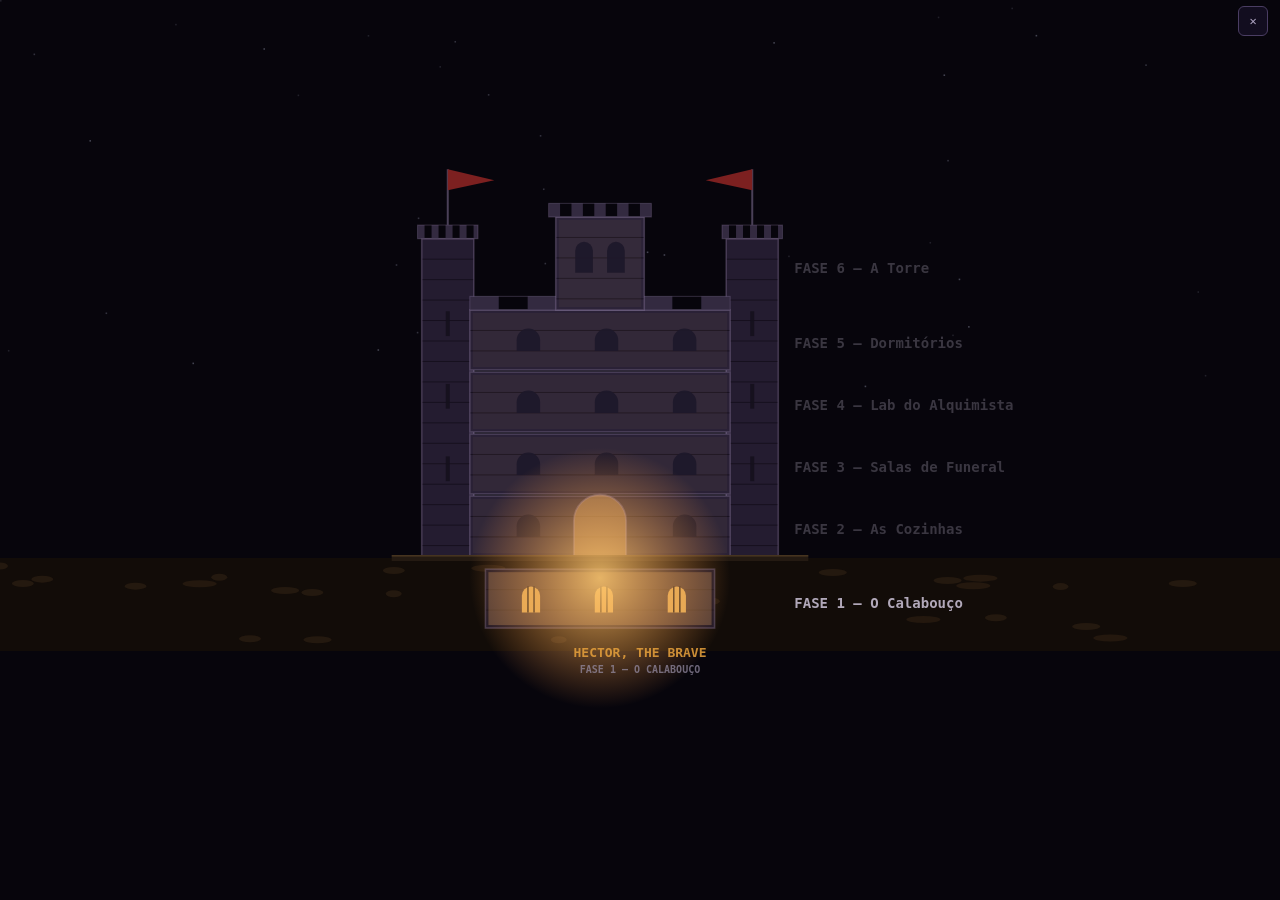
==== commit 4ed5d591: "As explosões param de sacudir a tela inteira tremor de 10-14 pra um homúnculo de 50 HP, um frasco ar" ====
--- a/castelo.html
+++ b/castelo.html
@@ -2153,7 +2153,7 @@
         if(Math.hypot(jog.x - alvo.x, jog.y - alvo.y) < f.arremessoRaio)
           machucar(f.arremessoDano, ang);
         fogosArena.push({x: alvo.x, y: alvo.y, raio: f.arremessoRaio});
-        tremor = Math.max(tremor, 12);
+        tremor = Math.max(tremor, 5);   // era 12 — sacudia a tela inteira por um frasco
         if(f.sons && f.sons.irrompe) vozChefe(f.sons.irrompe); else sBaterParede();
         for(let k=0;k<20;k++) faisca(alvo.x, alvo.y, '#e8a13c', .17);
         c.estado = 'exausto'; c.t = f.exaustoT;
@@ -3960,7 +3960,7 @@
 function explodirHomunculo(h){
   h.hp = 0;
   tocarSfx('audio/fase4/sons/homunculo-explodindo-1.mp3', 1, sBaterParede);
-  tremor = Math.max(tremor, 14);
+  tremor = Math.max(tremor, 5);   // era 14 — tela inteira tremendo por um bicho de 50 HP
   explosoes.push({x:h.x, y:h.y, t:0, dur:.45, raio:1.4});
   for(let k=0;k<26;k++) faisca(h.x, h.y, k%2 ? '#ffb04a' : '#e8632a', .19);
   if(Math.hypot(h.x-jog.x, h.y-jog.y) < 1.6) machucar(h.dano || 10, Math.atan2(jog.y-h.y, jog.x-h.x));
@@ -11139,7 +11139,7 @@
       const f = faseVazamento(v);
       if(f.tipo === 'estoura'){
         if(!v.armado){
-          v.armado = true; tremor = Math.max(tremor, 10);
+          v.armado = true; tremor = Math.max(tremor, 4);   // era 10
           tocarSfx('audio/fase4/sons/explosao-2.mp3', 1, sBaterParede);
         }
         /* o dano sai da BOCA (v.bx/v.by), não do centro do barril — é ali
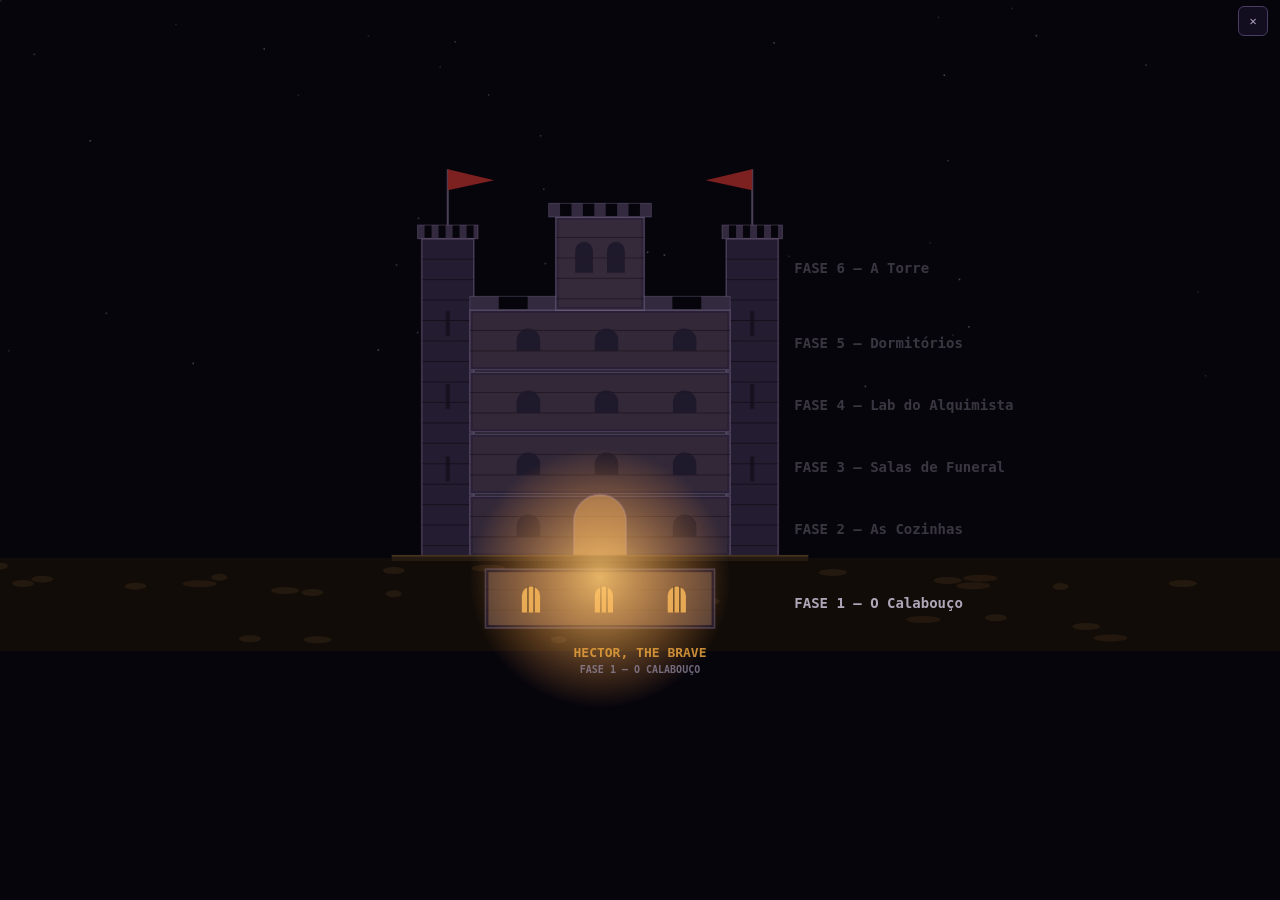
==== commit 4a335139: "A Lanterna vai pra mão do jogador de verdade, e o tremor solto sai das explosões Duas coisas que a b" ====
--- a/castelo.html
+++ b/castelo.html
@@ -2153,7 +2153,7 @@
         if(Math.hypot(jog.x - alvo.x, jog.y - alvo.y) < f.arremessoRaio)
           machucar(f.arremessoDano, ang);
         fogosArena.push({x: alvo.x, y: alvo.y, raio: f.arremessoRaio});
-        tremor = Math.max(tremor, 5);   // era 12 — sacudia a tela inteira por um frasco
+        // sem tremor fixo aqui — machucar() já sacode quando o frasco acerta de fato
         if(f.sons && f.sons.irrompe) vozChefe(f.sons.irrompe); else sBaterParede();
         for(let k=0;k<20;k++) faisca(alvo.x, alvo.y, '#e8a13c', .17);
         c.estado = 'exausto'; c.t = f.exaustoT;
@@ -3960,7 +3960,10 @@
 function explodirHomunculo(h){
   h.hp = 0;
   tocarSfx('audio/fase4/sons/homunculo-explodindo-1.mp3', 1, sBaterParede);
-  tremor = Math.max(tremor, 5);   // era 14 — tela inteira tremendo por um bicho de 50 HP
+  /* sem tremor daqui: machucar() já sacode a tela (tremor:11) quando o
+     jogador de fato é atingido. Um tremor fixo aqui sacudia mesmo quando
+     o homúnculo explodia longe, sem acertar ninguém — parecia que a tela
+     tremia à toa o tempo todo */
   explosoes.push({x:h.x, y:h.y, t:0, dur:.45, raio:1.4});
   for(let k=0;k<26;k++) faisca(h.x, h.y, k%2 ? '#ffb04a' : '#e8632a', .19);
   if(Math.hypot(h.x-jog.x, h.y-jog.y) < 1.6) machucar(h.dano || 10, Math.atan2(jog.y-h.y, jog.x-h.x));
@@ -10732,6 +10735,21 @@
     ctx.fillStyle = 'rgba(255,230,235,.45)';
     ctx.beginPath(); ctx.arc(px - tam*.02, py - tam*.05, tam*.02, 0, TAU); ctx.fill();
   });
+}
+/* a Lanterna dos Mortos vai na mão livre do jogador o tempo todo, do lado
+   oposto da arma — pedido do dono: ela não é item de bolsa, é equipamento
+   sempre visível, com o próprio facho de luz quente */
+const imgLanternaMao = new Image(); imgLanternaMao.src = 'img/fase3/lanterna-mortos.png';
+function desenharLanternaNaMao(px, py, r){
+  if(!inventario.some(i => i.id === 'lanterna-mortos')) return;
+  if(!(imgLanternaMao.complete && imgLanternaMao.naturalWidth > 0)) return;
+  const lado = Math.cos(jog.angulo) < 0 ? 1 : -1;   // a arma fica do lado do olhar; a lanterna, do outro
+  const lx = px - lado*tam*.4, ly = py + r*.75;
+  const alt = tam*.42, lar = imgLanternaMao.naturalWidth*(alt/imgLanternaMao.naturalHeight);
+  const g = ctx.createRadialGradient(lx, ly - alt*.3, 0, lx, ly - alt*.3, tam*.85);
+  g.addColorStop(0, 'rgba(255,205,130,.32)'); g.addColorStop(1, 'rgba(255,205,130,0)');
+  ctx.fillStyle = g; ctx.beginPath(); ctx.arc(lx, ly - alt*.3, tam*.85, 0, TAU); ctx.fill();
+  ctx.drawImage(imgLanternaMao, lx - lar/2, ly - alt*.9, lar, alt);
 }
 const imgPortaArena = new Image(); imgPortaArena.src = 'img/fase4/porta-arena.png';   // referência do dono: dragões + leão na chave do arco
 const PA_FOLHA = {x1:.21, x2:.79, y:.24};
@@ -11139,7 +11157,7 @@
       const f = faseVazamento(v);
       if(f.tipo === 'estoura'){
         if(!v.armado){
-          v.armado = true; tremor = Math.max(tremor, 4);   // era 10
+          v.armado = true;   // o tremor vem só de machucar(), quando acerta de verdade
           tocarSfx('audio/fase4/sons/explosao-2.mp3', 1, sBaterParede);
         }
         /* o dano sai da BOCA (v.bx/v.by), não do centro do barril — é ali
@@ -11281,6 +11299,7 @@
   ],
   desenharNoJogador(px, py, r, bal){
     if(jog.arma) desenharArmaNaMao(px, py, r);
+    desenharLanternaNaMao(px, py, r);
   }
 };
 
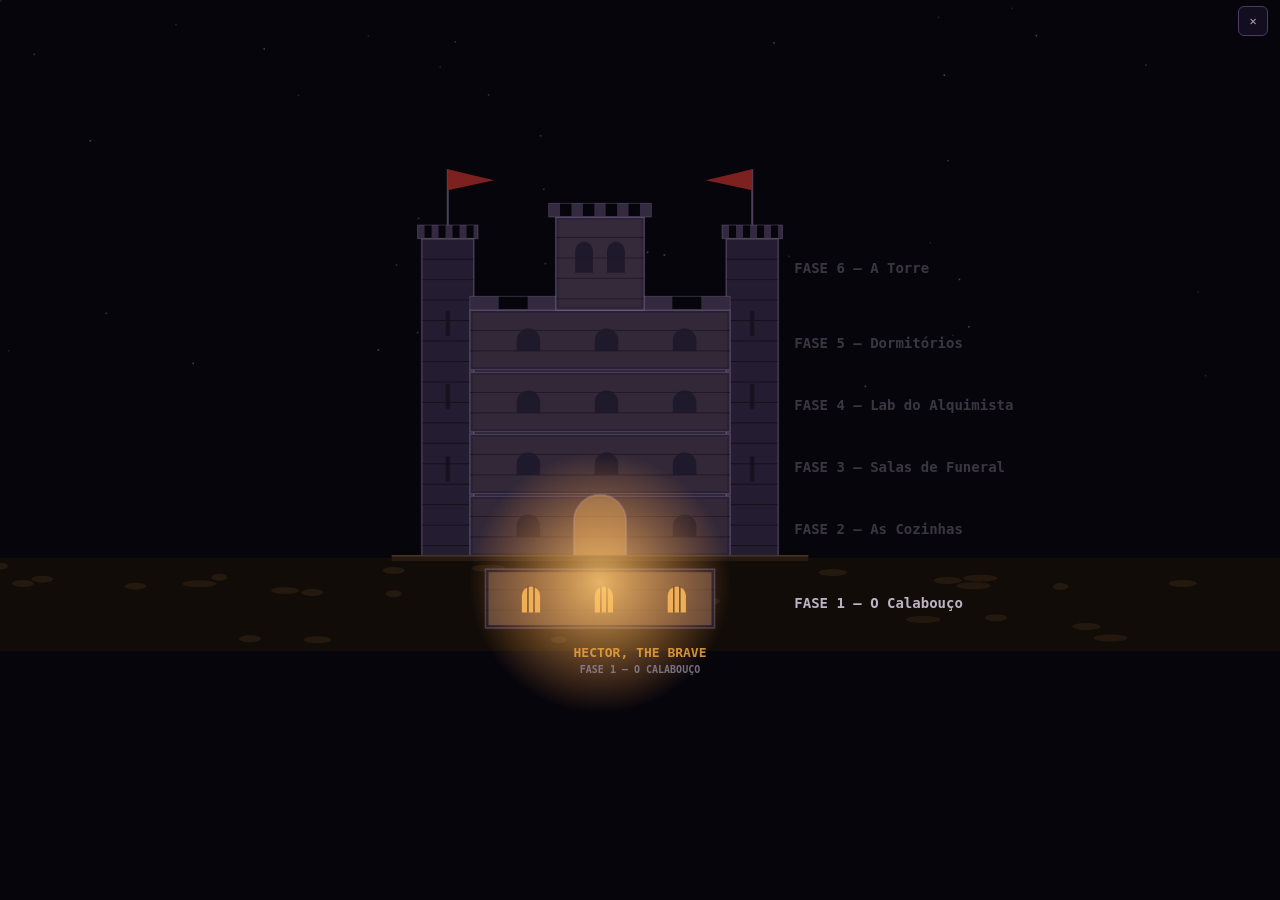
==== commit 311ef99e: "A Lanterna sobe do pé pra mão direita de vez Altura errada (py + r*.75 jogava ela quase no chão, per" ====
--- a/castelo.html
+++ b/castelo.html
@@ -10743,13 +10743,15 @@
 function desenharLanternaNaMao(px, py, r){
   if(!inventario.some(i => i.id === 'lanterna-mortos')) return;
   if(!(imgLanternaMao.complete && imgLanternaMao.naturalWidth > 0)) return;
-  const lado = Math.cos(jog.angulo) < 0 ? 1 : -1;   // a arma fica do lado do olhar; a lanterna, do outro
-  const lx = px - lado*tam*.4, ly = py + r*.75;
+  /* mão direita do jogador, sempre — não troca de lado com a arma. Altura
+     de mão/quadril (mesma faixa que o fallback de desenharArmaNaMao usa
+     pra empunhadura), não mais lá embaixo perto do pé */
+  const lx = px + tam*.36, ly = py - r*.15;
   const alt = tam*.42, lar = imgLanternaMao.naturalWidth*(alt/imgLanternaMao.naturalHeight);
-  const g = ctx.createRadialGradient(lx, ly - alt*.3, 0, lx, ly - alt*.3, tam*.85);
+  const g = ctx.createRadialGradient(lx, ly - alt*.5, 0, lx, ly - alt*.5, tam*.85);
   g.addColorStop(0, 'rgba(255,205,130,.32)'); g.addColorStop(1, 'rgba(255,205,130,0)');
-  ctx.fillStyle = g; ctx.beginPath(); ctx.arc(lx, ly - alt*.3, tam*.85, 0, TAU); ctx.fill();
-  ctx.drawImage(imgLanternaMao, lx - lar/2, ly - alt*.9, lar, alt);
+  ctx.fillStyle = g; ctx.beginPath(); ctx.arc(lx, ly - alt*.5, tam*.85, 0, TAU); ctx.fill();
+  ctx.drawImage(imgLanternaMao, lx - lar/2, ly - alt, lar, alt);
 }
 const imgPortaArena = new Image(); imgPortaArena.src = 'img/fase4/porta-arena.png';   // referência do dono: dragões + leão na chave do arco
 const PA_FOLHA = {x1:.21, x2:.79, y:.24};
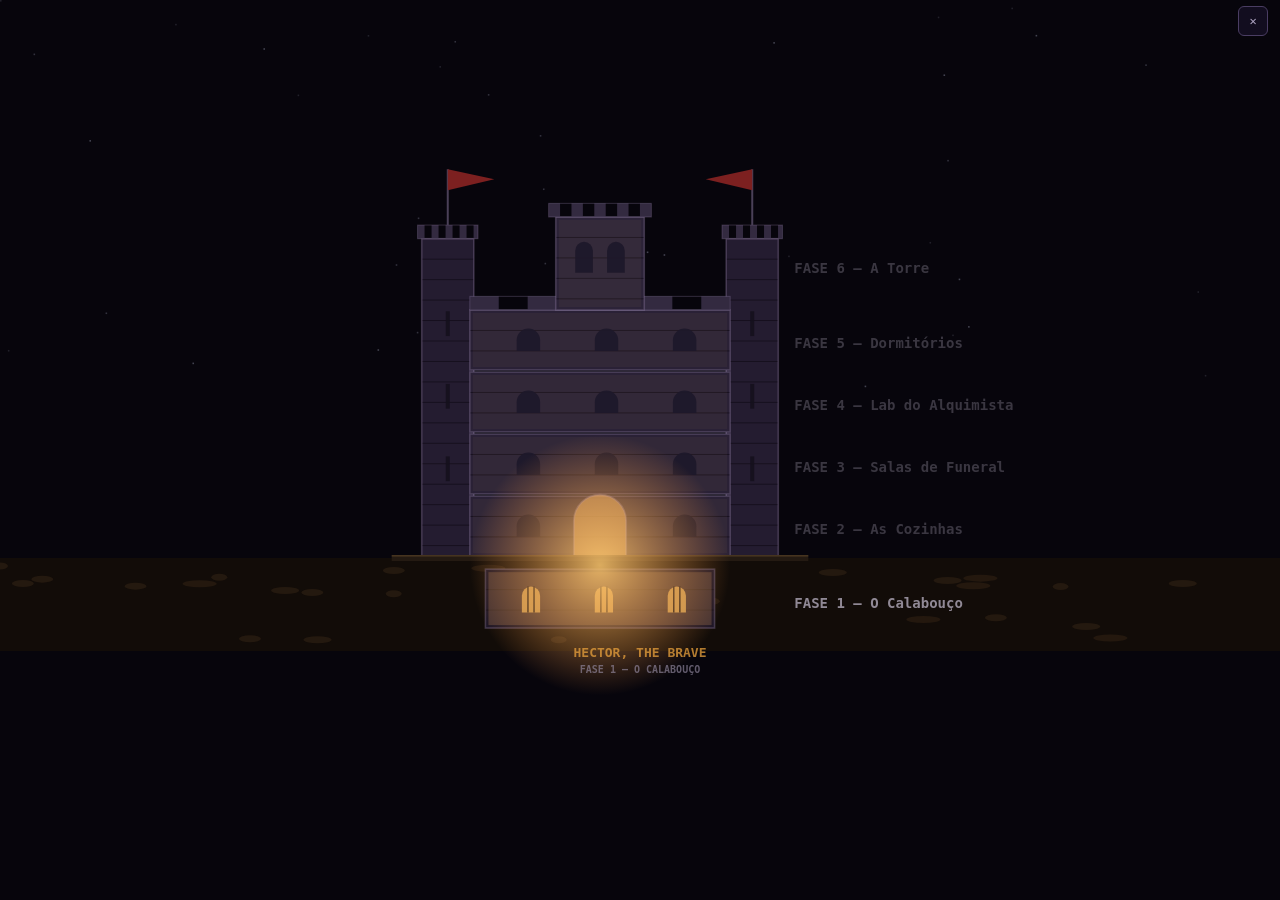
==== commit 5571e313: "Sem som nas explosões — homúnculo, vazamento de gás e arremesso do chefe Pedido do dono: as três exp" ====
--- a/castelo.html
+++ b/castelo.html
@@ -2154,7 +2154,7 @@
           machucar(f.arremessoDano, ang);
         fogosArena.push({x: alvo.x, y: alvo.y, raio: f.arremessoRaio});
         // sem tremor fixo aqui — machucar() já sacode quando o frasco acerta de fato
-        if(f.sons && f.sons.irrompe) vozChefe(f.sons.irrompe); else sBaterParede();
+        // sem som aqui — pedido do dono
         for(let k=0;k<20;k++) faisca(alvo.x, alvo.y, '#e8a13c', .17);
         c.estado = 'exausto'; c.t = f.exaustoT;
       }
@@ -3959,7 +3959,7 @@
    quanto quando o pavio chega a zero sozinho (chegou perto demais) */
 function explodirHomunculo(h){
   h.hp = 0;
-  tocarSfx('audio/fase4/sons/homunculo-explodindo-1.mp3', 1, sBaterParede);
+  /* sem som aqui — pedido do dono (silenciosa, só o efeito visual) */
   /* sem tremor daqui: machucar() já sacode a tela (tremor:11) quando o
      jogador de fato é atingido. Um tremor fixo aqui sacudia mesmo quando
      o homúnculo explodia longe, sem acertar ninguém — parecia que a tela
@@ -11160,7 +11160,7 @@
       if(f.tipo === 'estoura'){
         if(!v.armado){
           v.armado = true;   // o tremor vem só de machucar(), quando acerta de verdade
-          tocarSfx('audio/fase4/sons/explosao-2.mp3', 1, sBaterParede);
+          // sem som aqui — pedido do dono
         }
         /* o dano sai da BOCA (v.bx/v.by), não do centro do barril — é ali
            que o efeito visual da explosão aparece; conferir contra v.x/v.y
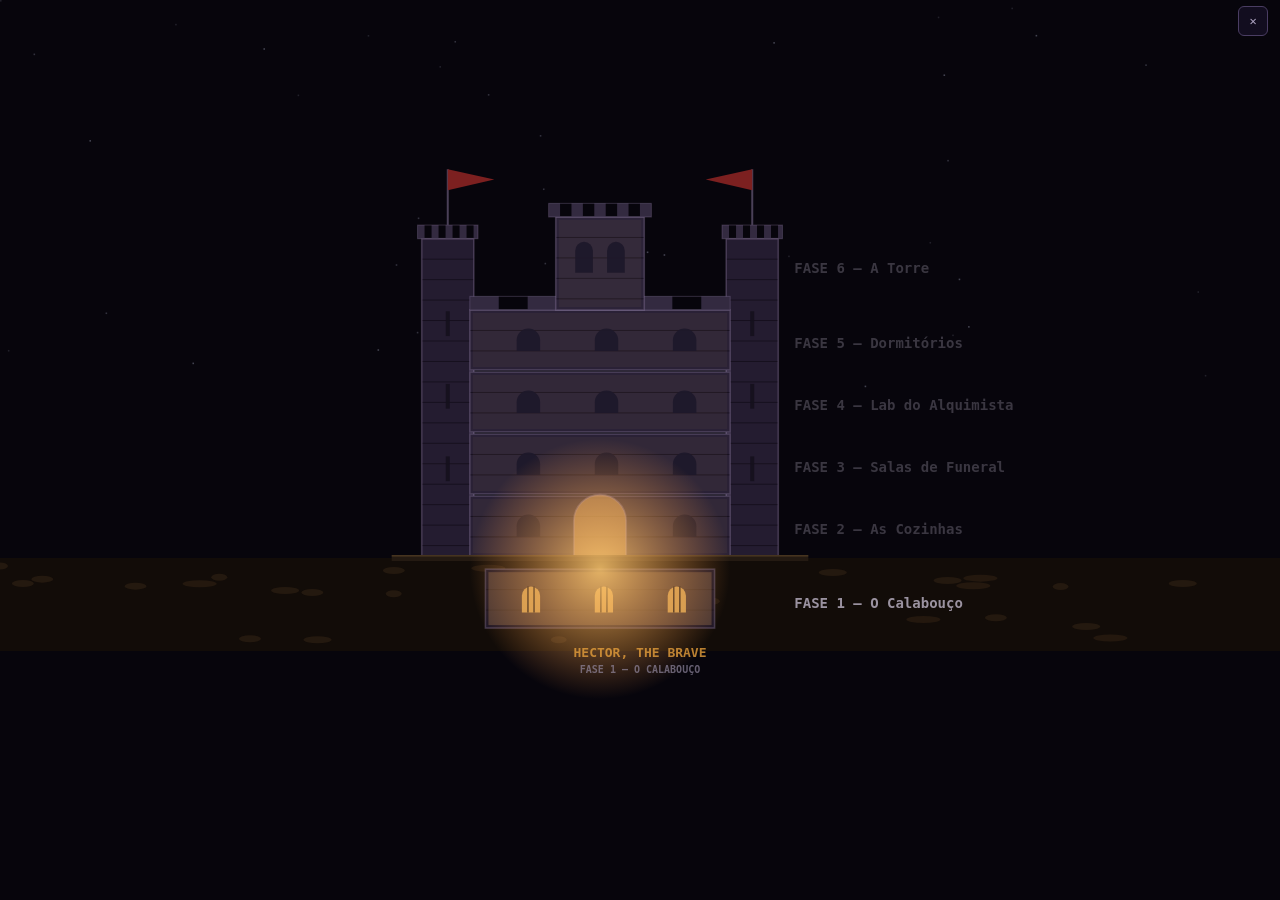
==== commit 15c25353: "A lanterna revela uma sala oculta: puzzle de poções e uma criança presa Pedido do dono: uma segunda " ====
--- a/castelo.html
+++ b/castelo.html
@@ -10274,7 +10274,7 @@
    ================================================================ */
 
 const ALQ = {                      // geografia do piso (planta: 3 salas ao norte, salão central, 2 salas ao sul, depósito + arena mais ao fundo, escada de chegada)
-  LARG:44, ALT:64,
+  LARG:44, ALT:73,   // +9 linhas: a sala oculta da lanterna vive num chão novo, sem risco de vazar pra sala nenhuma
   /* soleira SELADA da Sala de Experimentos (F4-RF-11): 2 tiles de PAREDE no
      corredor sul, x30..31/y42 — abre quando os 3 informantes forem ouvidos
      E os 3 reagentes coletados, como a cova do piso 3 */
@@ -10293,7 +10293,8 @@
   {x1:31, y1:27, x2:42, y2:38, nome:'A cela de experimentos',  sub:'o que deu errado fica trancado aqui'},
   {x1:3,  y1:43, x2:19, y2:50, nome:'O depósito de barris',    sub:'prateleiras e reagentes instáveis, sem saída fácil'},
   {x1:23, y1:43, x2:41, y2:56, nome:'A sala de experimentos',  sub:'aqui ele testa nos vivos'},
-  {x1:32, y1:59, x2:42, y2:63, nome:'A escada de chegada',     sub:'as salas de funeral ficaram lá embaixo'}
+  {x1:32, y1:59, x2:42, y2:63, nome:'A escada de chegada',     sub:'as salas de funeral ficaram lá embaixo'},
+  {x1:15, y1:66, x2:30, y2:72, nome:'A sala oculta',           sub:'alguém escondeu isso bem fundo — e por um bom motivo'}
 ];
 function anunciarComodoAlq(){
   for(const c of COMODOS_ALQ){
@@ -10340,6 +10341,15 @@
   /* ---- corredor sul, ligando estufa e cela ao depósito e à arena ---- */
   cavar(3,39,43,41);            // vai até x43: alcança o desvio leste (abaixo)
   cavar(3,42,4,42);             // corredor -> depósito (primeira cela do labirinto)
+  /* SALA OCULTA da lanterna (pedido do dono, 09/09): a soleira (21,42)
+     fica PAREDE até acender — dali um corredor comprido desce por chão
+     que não existia antes (o piso cresceu de 64 pra 73 linhas só pra
+     isso), sem encostar em nenhuma sala vizinha. No fundo: o puzzle das
+     poções e a cela da criança presa. */
+  cavar(21,43,21,65);
+  cavar(15,66,30,70);
+  cavar(24,71,28,71,GRADE);     // a grade da cela
+  cavar(24,72,28,72,CHAO2);     // dentro da cela — a criança fica aqui
   /* a soleira da Sala de Experimentos (ALQ.PORTA, x30-31/y42) fica SELADA —
      só abre com os 3 informantes ouvidos e os 3 reagentes coletados
      (trava dupla, F4-RF-11); os tiles viram CHAO em abrirSalaExperimentos() */
@@ -10521,7 +10531,10 @@
    de parede vira CHAO — libera o nicho com o antídoto bônus */
 let fornalhasApagadas = [];
 function criarFornalhasApagadas(){
-  fornalhasApagadas = [{x:12, y:16, gx:12, gy:16, acesa:false}];
+  fornalhasApagadas = [
+    {x:12, y:16, gx:12, gy:16, acesa:false},
+    {x:21, y:42, gx:21, gy:42, acesa:false}   // a soleira da sala oculta
+  ];
 }
 function desenharFornalhasApagadas(ox, oy){
   fornalhasApagadas.forEach(f => {
@@ -10557,6 +10570,70 @@
   tocarSfx('audio/fase4/sons/fornalha-acendendo-1.mp3', 1, sTrapo);
   tremor = 6;
   avisar('A fornalha acende', 'um nicho se abre na parede');
+}
+
+/* SALA OCULTA: puzzle de poções + a criança presa (pedido do dono, 09/09).
+   3 potes, cada um cicla entre 3 cores; a placa ao lado mostra a ordem
+   certa sempre visível — não é adivinhação, é copiar o que já está
+   pintado na parede. Acertar destrava a fala da criança. */
+const CORES_POTE = ['#c0392b', '#2e9e5b', '#2980b9'];   // vermelho, verde, azul
+const SOLUCAO_POTES = [1, 2, 0];                        // verde, azul, vermelho
+let potesPuzzle = [], celaCriancaSolta = false;
+function criarPotesPuzzle(){
+  potesPuzzle = [{x:19, y:68, cor:0}, {x:22, y:68, cor:0}, {x:25, y:68, cor:0}];
+  celaCriancaSolta = false;
+}
+function potesResolvidos(){
+  return potesPuzzle.every((p, i) => p.cor === SOLUCAO_POTES[i]);
+}
+const imgCriancaPresa = new Image(); imgCriancaPresa.src = 'img/fase4/crianca-presa.png';
+function desenharSalaOculta(ox, oy){
+  // a placa com a dica: as 3 cores certas, sempre visíveis — copiar, não adivinhar
+  const ppx = ox + 19*tam, ppy = oy + 66.4*tam;
+  if(!foraDaVista(ppx, ppy, tam*4)){
+    ctx.fillStyle = 'rgba(20,16,10,.72)';
+    ctx.fillRect(ppx - tam*.5, ppy - tam*.32, tam*4.5, tam*.64);
+    ctx.strokeStyle = 'rgba(120,100,70,.6)'; ctx.lineWidth = Math.max(1, tam*.03);
+    ctx.strokeRect(ppx - tam*.5, ppy - tam*.32, tam*4.5, tam*.64);
+    SOLUCAO_POTES.forEach((c, i) => {
+      ctx.fillStyle = CORES_POTE[c];
+      ctx.beginPath(); ctx.arc(ppx + i*tam*1.15, ppy, tam*.2, 0, TAU); ctx.fill();
+      ctx.strokeStyle = 'rgba(0,0,0,.5)'; ctx.lineWidth = Math.max(1, tam*.03); ctx.stroke();
+    });
+  }
+  potesPuzzle.forEach(p => {
+    const px = ox + p.x*tam, py = oy + p.y*tam;
+    if(foraDaVista(px, py, tam*2)) return;
+    ctx.fillStyle = 'rgba(0,0,0,.32)';
+    ctx.beginPath(); ctx.ellipse(px, py + tam*.24, tam*.22, tam*.08, 0, 0, TAU); ctx.fill();
+    ctx.fillStyle = '#3a3226';
+    ctx.fillRect(px - tam*.17, py - tam*.02, tam*.34, tam*.28);
+    ctx.fillStyle = CORES_POTE[p.cor];
+    ctx.beginPath(); ctx.ellipse(px, py - tam*.14, tam*.16, tam*.22, 0, 0, TAU); ctx.fill();
+    ctx.strokeStyle = 'rgba(0,0,0,.55)'; ctx.lineWidth = Math.max(1, tam*.03);
+    ctx.beginPath(); ctx.ellipse(px, py - tam*.14, tam*.16, tam*.22, 0, 0, TAU); ctx.stroke();
+    ctx.fillStyle = 'rgba(255,255,255,.35)';
+    ctx.beginPath(); ctx.ellipse(px - tam*.05, py - tam*.2, tam*.04, tam*.08, 0, 0, TAU); ctx.fill();
+  });
+  desenharCriancaPresa(ox, oy);
+}
+function desenharCriancaPresa(ox, oy){
+  const px = ox + 26*tam, py = oy + 72.6*tam;
+  if(foraDaVista(px, py, tam*2)) return;
+  const pronta = imgCriancaPresa.complete && imgCriancaPresa.naturalWidth > 0;
+  const alt = (imgJogador.naturalWidth > 0
+    ? imgJogador.naturalHeight*(tam*.9/imgJogador.naturalWidth) : tam*2.2) * .82;
+  ctx.fillStyle = 'rgba(0,0,0,.3)';
+  ctx.beginPath(); ctx.ellipse(px, py + alt*.04, alt*.22, alt*.08, 0, 0, TAU); ctx.fill();
+  if(pronta){
+    const lar = imgCriancaPresa.naturalWidth*(alt/imgCriancaPresa.naturalHeight);
+    ctx.drawImage(imgCriancaPresa, px - lar/2, py - alt, lar, alt);
+  }
+  if(!celaCriancaSolta){
+    // a grade, por cima da criança — ela fica atrás
+    ctx.fillStyle = '#1b1622';
+    for(let k=0;k<4;k++) ctx.fillRect(px - tam*1.1 + tam*(.15 + k*.55), py - alt*1.05, tam*.09, alt*1.05);
+  }
 }
 let vazamentos = [];
 function criarVazamentos(pontos){
@@ -11118,6 +11195,7 @@
     ]);
     criarAjudantesOficina();   // o coadjuvante que circula pela oficina de bancadas
     criarFornalhasApagadas();  // F4-RF-06: a Lanterna dos Mortos acende, o nicho abre
+    criarPotesPuzzle();        // a sala oculta: puzzle de poções + a criança presa
     /* a Lanterna não é arma nem consumível — não tem o que "usar" na bolsa,
        ela só precisa estar no inventário pra ACENDER funcionar perto da
        fornalha. Garantida aqui em vez de confiar só no auto-empréstimo dos
@@ -11222,6 +11300,12 @@
     if(etapa !== 'livre') return null;
     const fApagada = fornalhasApagadas.find(f => !f.acesa && Math.hypot(f.x-jog.x, f.y-jog.y) < 1.4);
     if(fApagada) return {tipo:'fornalha', rotulo:'ACENDER', icone:'✦', alvo:fApagada};
+    const pote = potesPuzzle.find(p => Math.hypot(p.x-jog.x, p.y-jog.y) < 1.0);
+    if(pote) return {tipo:'pote', rotulo:'GIRAR', icone:'⟳', alvo:pote};
+    if(!celaCriancaSolta && potesResolvidos() && Math.hypot(26-jog.x, 71.5-jog.y) < 1.8)
+      return {tipo:'soltarCrianca', rotulo:'LIBERTAR', icone:'⚷'};
+    if(celaCriancaSolta && Math.hypot(26-jog.x, 71.5-jog.y) < 1.8)
+      return {tipo:'falarCrianca', rotulo:'FALAR', icone:'❝'};
     if(!portaoArena || portaoArena.aberta) return null;
     if(Math.hypot(ALQ.PORTA.x + ALQ.PORTA.larg/2 - jog.x, ALQ.PORTA.y + 1 - jog.y) < 2.6)
       return {tipo:'arena', rotulo:'ABRIR', icone:'⇧'};
@@ -11232,6 +11316,23 @@
       const temLanterna = inventario.some(it => it.id === 'lanterna-mortos');
       if(!temLanterna){ avisar('Fria demais', 'precisa da Lanterna dos Mortos pra acender'); return; }
       acenderFornalha(i.alvo);
+      return;
+    }
+    if(i.tipo === 'pote'){
+      i.alvo.cor = (i.alvo.cor + 1) % CORES_POTE.length;
+      sTrapo();
+      if(potesResolvidos()){ sPortao(); avisar('As cores batem', 'algo destrava na cela'); }
+      return;
+    }
+    if(i.tipo === 'soltarCrianca'){
+      celaCriancaSolta = true;
+      sPortao(); tremor = 4;
+      avisar('A criança está livre', 'ela te olha em silêncio, sem acreditar ainda');
+      return;
+    }
+    if(i.tipo === 'falarCrianca'){
+      abrirFala({nome:'A Criança', retrato:'img/fase4/crianca-presa.png',
+        falas:['(as falas dela ainda não foram gravadas)']}, () => {});
       return;
     }
     if(i.tipo !== 'arena') return;
@@ -11279,6 +11380,7 @@
     desenharHomunculos(ox, oy);
     desenharAjudantesOficina(ox, oy);
     desenharFornalhasApagadas(ox, oy);
+    desenharSalaOculta(ox, oy);
     desenharVazamentos(ox, oy);
     desenharPortasAlq(ox, oy);
     desenharPortaoArena(ox, oy);
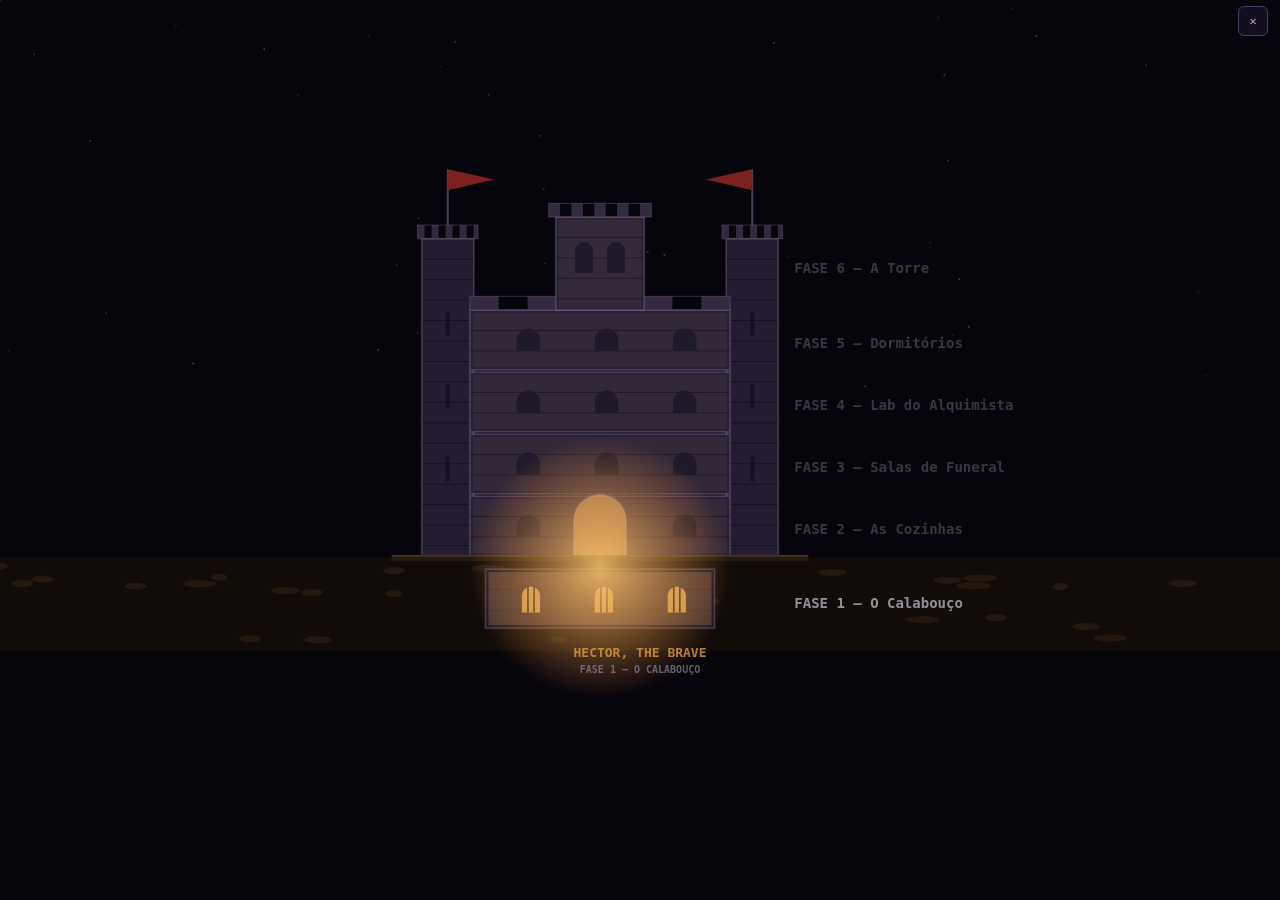
==== commit cfe98cc1: "A sala oculta refeita: prateleira e cela de verdade, sem gabarito, e o menino segue Pedidos do dono," ====
--- a/castelo.html
+++ b/castelo.html
@@ -10572,35 +10572,132 @@
   avisar('A fornalha acende', 'um nicho se abre na parede');
 }
 
-/* SALA OCULTA: puzzle de poções + a criança presa (pedido do dono, 09/09).
-   3 potes, cada um cicla entre 3 cores; a placa ao lado mostra a ordem
-   certa sempre visível — não é adivinhação, é copiar o que já está
-   pintado na parede. Acertar destrava a fala da criança. */
+/* SALA OCULTA: puzzle de poções + o menino preso (pedido do dono, 09/09).
+   Os 3 potes ficam NA PRATELEIRA (arte aprovada, prateleira-1) e ciclam
+   entre 3 cores. NÃO há gabarito — o jogador descobre a combinação
+   testando a cela: cada tentativa diz quantas poções borbulham (sem dizer
+   quais), e com as 3 certas a cela abre e o menino passa a segui-lo. */
 const CORES_POTE = ['#c0392b', '#2e9e5b', '#2980b9'];   // vermelho, verde, azul
 const SOLUCAO_POTES = [1, 2, 0];                        // verde, azul, vermelho
 let potesPuzzle = [], celaCriancaSolta = false;
+let menino = null;                                      // vira {x,y,...} quando o piso monta
 function criarPotesPuzzle(){
-  potesPuzzle = [{x:19, y:68, cor:0}, {x:22, y:68, cor:0}, {x:25, y:68, cor:0}];
+  potesPuzzle = [{x:20.5, y:67, cor:0}, {x:22.2, y:67, cor:0}, {x:23.9, y:67, cor:0}];
   celaCriancaSolta = false;
-}
-function potesResolvidos(){
-  return potesPuzzle.every((p, i) => p.cor === SOLUCAO_POTES[i]);
+  menino = {x:26, y:72.3, vx:0, vy:0, raio:.26, passo:0, fase:Math.random()*TAU, ang:-Math.PI/2};
+}
+function potesCertos(){
+  return potesPuzzle.filter((p, i) => p.cor === SOLUCAO_POTES[i]).length;
 }
 const imgCriancaPresa = new Image(); imgCriancaPresa.src = 'img/fase4/crianca-presa.png';
+const imgPrateleira = new Image(); imgPrateleira.src = 'img/fase4/prateleira-sala.jpg';
+const imgCelaMenino = new Image(); imgCelaMenino.src = 'img/fase4/cela-menino-5.jpg';
+/* o menino fatiado como o jogador: tronco + braços + pernas que balançam */
+let fatiasMenino = null;
+function montarFatiasMenino(){
+  const im = imgCriancaPresa;
+  const iw = im.naturalWidth, ih = im.naturalHeight;
+  const corte = Math.round(ih*.62), ombro = Math.round(ih*.33);
+  const cv = (sx,sy,sw,sh) => {
+    const c = document.createElement('canvas'); c.width = sw; c.height = sh;
+    c.getContext('2d').drawImage(im, sx, sy, sw, sh, 0, 0, sw, sh);
+    return c;
+  };
+  const larE = Math.round(iw*.41), x0D = Math.round(iw*.69);
+  const tronco = cv(0, 0, iw, corte + 2);
+  const tcx2 = tronco.getContext('2d');
+  tcx2.clearRect(0, ombro, larE, tronco.height - ombro);
+  tcx2.clearRect(x0D, ombro, iw - x0D, tronco.height - ombro);
+  fatiasMenino = {
+    corte, ombro, x0D,
+    tronco,
+    bracoE: cv(0, ombro, larE, corte - ombro),
+    bracoD: cv(x0D, ombro, iw - x0D, corte - ombro),
+    pernaE: cv(0, corte, Math.ceil(iw/2), ih - corte),
+    pernaD: cv(Math.floor(iw/2), corte, iw - Math.floor(iw/2), ih - corte)
+  };
+}
+function atualizarMenino(dt){
+  if(!menino) return;
+  menino.fase += dt;
+  if(!celaCriancaSolta) return;              // preso: só respira
+  const dx = jog.x - menino.x, dy = jog.y - menino.y, d = Math.hypot(dx, dy);
+  if(d > 1.25){
+    const vel = Math.min(3.4, 2.2 + d*.35);  // aperta o passo se ficar pra trás
+    menino.vx += (dx/d*vel - menino.vx)*Math.min(1, dt*6);
+    menino.vy += (dy/d*vel - menino.vy)*Math.min(1, dt*6);
+  } else {
+    menino.vx *= .78; menino.vy *= .78;
+  }
+  mover(menino, menino.vx*dt, menino.vy*dt);
+  menino.passo += dt*Math.min(1, Math.hypot(menino.vx, menino.vy)/3.4)*3.2;
+  if(Math.abs(menino.vx) > .12) menino.ang = menino.vx < 0 ? Math.PI : 0;
+}
+function desenharMenino(ox, oy){
+  if(!menino) return;
+  const im = imgCriancaPresa;
+  if(!(im.complete && im.naturalWidth > 0)) return;
+  if(!fatiasMenino) montarFatiasMenino();
+  const px = ox + menino.x*tam, py = oy + menino.y*tam, r = tam*.26;
+  if(foraDaVista(px, py, tam*2.5)) return;
+  const f = fatiasMenino;
+  const iw = im.naturalWidth, ih = im.naturalHeight;
+  const altJog = imgJogador.naturalWidth > 0
+    ? imgJogador.naturalHeight*(tam*.9/imgJogador.naturalWidth) : tam*2.2;
+  const alt = altJog*.82, esc = alt/ih, sW = iw*esc;
+  const mov = Math.min(1, Math.hypot(menino.vx, menino.vy)/3.4);
+  const bal = Math.sin(menino.passo*3.2)*tam*.04*mov;
+  ctx.fillStyle = 'rgba(0,0,0,.32)';
+  ctx.beginPath(); ctx.ellipse(px, py + r*.95, sW*.5, tam*.09, 0, 0, TAU); ctx.fill();
+  ctx.save();
+  const virado = Math.cos(menino.ang) < 0;
+  if(virado){ ctx.translate(px, 0); ctx.scale(-1, 1); ctx.translate(-px, 0); }
+  const base = py + r*.95 + bal;
+  const quadY = base - (ih - f.corte)*esc;
+  // pernas em fases opostas, igual ao jogador
+  const abre = Math.sin(menino.passo*3.2)*.55*mov;
+  const perna = (c, x0, a) => {
+    const pw = c.width*esc, ph = c.height*esc;
+    ctx.save();
+    ctx.translate(x0 + pw/2, quadY);
+    ctx.rotate(a);
+    ctx.drawImage(c, -pw/2, -ph*.08, pw, ph*1.08);
+    ctx.restore();
+  };
+  perna(f.pernaE, px - sW/2, abre);
+  perna(f.pernaD, px - sW/2 + f.pernaE.width*esc, -abre);
+  // braços em fases opostas às pernas do mesmo lado
+  const ombroY = base - (ih - f.ombro)*esc;
+  const braco = (c, x0, pivX, a) => {
+    const bw = c.width*esc, bh = c.height*esc;
+    ctx.save();
+    ctx.translate(px - sW/2 + pivX*esc, ombroY);
+    ctx.rotate(a);
+    ctx.drawImage(c, (x0 - pivX)*esc, -bh*.06, bw, bh*1.06);
+    ctx.restore();
+  };
+  braco(f.bracoE, 0, f.bracoE.width*.7, -abre*.8);
+  braco(f.bracoD, f.x0D, f.x0D + f.bracoD.width*.3, abre*.8);
+  // tronco: respira parado, inclina ao andar
+  const respira = (1-mov)*Math.sin(menino.fase*2.2)*.02;
+  ctx.save();
+  ctx.translate(px, quadY);
+  ctx.rotate(mov*.08);
+  ctx.scale(1 + respira, 1 - respira);
+  ctx.drawImage(f.tronco, -sW/2, -(f.corte + 2)*esc, sW, (f.corte + 2)*esc);
+  ctx.restore();
+  ctx.restore();
+}
 function desenharSalaOculta(ox, oy){
-  // a placa com a dica: as 3 cores certas, sempre visíveis — copiar, não adivinhar
-  const ppx = ox + 19*tam, ppy = oy + 66.4*tam;
-  if(!foraDaVista(ppx, ppy, tam*4)){
-    ctx.fillStyle = 'rgba(20,16,10,.72)';
-    ctx.fillRect(ppx - tam*.5, ppy - tam*.32, tam*4.5, tam*.64);
-    ctx.strokeStyle = 'rgba(120,100,70,.6)'; ctx.lineWidth = Math.max(1, tam*.03);
-    ctx.strokeRect(ppx - tam*.5, ppy - tam*.32, tam*4.5, tam*.64);
-    SOLUCAO_POTES.forEach((c, i) => {
-      ctx.fillStyle = CORES_POTE[c];
-      ctx.beginPath(); ctx.arc(ppx + i*tam*1.15, ppy, tam*.2, 0, TAU); ctx.fill();
-      ctx.strokeStyle = 'rgba(0,0,0,.5)'; ctx.lineWidth = Math.max(1, tam*.03); ctx.stroke();
-    });
-  }
+  /* a prateleira de poções (arte aprovada), de pé contra a parede norte */
+  const pr = imgPrateleira;
+  if(pr.complete && pr.naturalWidth > 0){
+    const w = tam*4.2, h = w*(pr.naturalHeight/pr.naturalWidth);
+    const x0 = ox + 22.2*tam - w/2, y0 = oy + 67.2*tam - h;
+    if(!foraDaVista(x0 + w/2, y0 + h/2, Math.max(w, h)))
+      ctx.drawImage(pr, x0, y0, w, h);
+  }
+  /* os 3 potes do puzzle, assentados na base da prateleira */
   potesPuzzle.forEach(p => {
     const px = ox + p.x*tam, py = oy + p.y*tam;
     if(foraDaVista(px, py, tam*2)) return;
@@ -10615,24 +10712,25 @@
     ctx.fillStyle = 'rgba(255,255,255,.35)';
     ctx.beginPath(); ctx.ellipse(px - tam*.05, py - tam*.2, tam*.04, tam*.08, 0, 0, TAU); ctx.fill();
   });
-  desenharCriancaPresa(ox, oy);
-}
-function desenharCriancaPresa(ox, oy){
-  const px = ox + 26*tam, py = oy + 72.6*tam;
-  if(foraDaVista(px, py, tam*2)) return;
-  const pronta = imgCriancaPresa.complete && imgCriancaPresa.naturalWidth > 0;
-  const alt = (imgJogador.naturalWidth > 0
-    ? imgJogador.naturalHeight*(tam*.9/imgJogador.naturalWidth) : tam*2.2) * .82;
-  ctx.fillStyle = 'rgba(0,0,0,.3)';
-  ctx.beginPath(); ctx.ellipse(px, py + alt*.04, alt*.22, alt*.08, 0, 0, TAU); ctx.fill();
-  if(pronta){
-    const lar = imgCriancaPresa.naturalWidth*(alt/imgCriancaPresa.naturalHeight);
-    ctx.drawImage(imgCriancaPresa, px - lar/2, py - alt, lar, alt);
-  }
+  /* a frente da cela (arte aprovada), o menino visível DENTRO dela, e as
+     barras finas redesenhadas por cima pra ele ler como atrás da grade */
   if(!celaCriancaSolta){
-    // a grade, por cima da criança — ela fica atrás
-    ctx.fillStyle = '#1b1622';
-    for(let k=0;k<4;k++) ctx.fillRect(px - tam*1.1 + tam*(.15 + k*.55), py - alt*1.05, tam*.09, alt*1.05);
+    const ce = imgCelaMenino;
+    if(ce.complete && ce.naturalWidth > 0){
+      const w = tam*5.4, h = w*(ce.naturalHeight/ce.naturalWidth);
+      const x0 = ox + 26.5*tam - w/2, y0 = oy + 72.4*tam - h;
+      if(!foraDaVista(x0 + w/2, y0 + h/2, Math.max(w, h)))
+        ctx.drawImage(ce, x0, y0, w, h);
+    }
+    desenharMenino(ox, oy);
+    const bx = ox + 26*tam, by = oy + 72.4*tam;
+    if(!foraDaVista(bx, by, tam*3)){
+      ctx.fillStyle = 'rgba(16,22,18,.88)';
+      for(let k=0;k<5;k++) ctx.fillRect(bx - tam*1.35 + k*tam*.62, by - tam*2.3, tam*.09, tam*2.3);
+      ctx.fillRect(bx - tam*1.35, by - tam*1.5, tam*2.6, tam*.08);
+    }
+  } else {
+    desenharMenino(ox, oy);
   }
 }
 let vazamentos = [];
@@ -11227,6 +11325,7 @@
     atualizarPortaoArena(dt);
     atualizarHomunculos(dt);
     atualizarAjudantesOficina(dt);
+    atualizarMenino(dt);
     /* o fogo do arremesso queima quem pisar — machucar() já tem o próprio
        cooldown (jog.invul), então parado ali dói umas duas vezes por segundo */
     fogosArena.forEach(fo => {
@@ -11302,9 +11401,9 @@
     if(fApagada) return {tipo:'fornalha', rotulo:'ACENDER', icone:'✦', alvo:fApagada};
     const pote = potesPuzzle.find(p => Math.hypot(p.x-jog.x, p.y-jog.y) < 1.0);
     if(pote) return {tipo:'pote', rotulo:'GIRAR', icone:'⟳', alvo:pote};
-    if(!celaCriancaSolta && potesResolvidos() && Math.hypot(26-jog.x, 71.5-jog.y) < 1.8)
-      return {tipo:'soltarCrianca', rotulo:'LIBERTAR', icone:'⚷'};
-    if(celaCriancaSolta && Math.hypot(26-jog.x, 71.5-jog.y) < 1.8)
+    if(!celaCriancaSolta && Math.hypot(26-jog.x, 70.5-jog.y) < 1.8)
+      return {tipo:'testarCela', rotulo:'TESTAR', icone:'⚷'};
+    if(celaCriancaSolta && menino && Math.hypot(menino.x-jog.x, menino.y-jog.y) < 1.6)
       return {tipo:'falarCrianca', rotulo:'FALAR', icone:'❝'};
     if(!portaoArena || portaoArena.aberta) return null;
     if(Math.hypot(ALQ.PORTA.x + ALQ.PORTA.larg/2 - jog.x, ALQ.PORTA.y + 1 - jog.y) < 2.6)
@@ -11321,13 +11420,25 @@
     if(i.tipo === 'pote'){
       i.alvo.cor = (i.alvo.cor + 1) % CORES_POTE.length;
       sTrapo();
-      if(potesResolvidos()){ sPortao(); avisar('As cores batem', 'algo destrava na cela'); }
       return;
     }
-    if(i.tipo === 'soltarCrianca'){
-      celaCriancaSolta = true;
-      sPortao(); tremor = 4;
-      avisar('A criança está livre', 'ela te olha em silêncio, sem acreditar ainda');
+    /* SEM gabarito: o jogador testa a cela e recebe só a contagem de
+       poções que borbulham — descobre a combinação por dedução */
+    if(i.tipo === 'testarCela'){
+      const certos = potesCertos();
+      if(certos === 3){
+        celaCriancaSolta = true;
+        for(let x = 24; x <= 28; x++) mapa[idx(x, 71)] = CHAO;
+        desenharCache();
+        sPortao(); tremor = 4;
+        avisar('A cela se abre', 'o menino corre pra perto de você');
+      } else {
+        sPortaoTravado();
+        avisar('Nada se abre',
+          certos === 0 ? 'nenhuma poção reage'
+          : certos === 1 ? 'uma poção borbulha...'
+          : 'duas poções borbulham...');
+      }
       return;
     }
     if(i.tipo === 'falarCrianca'){
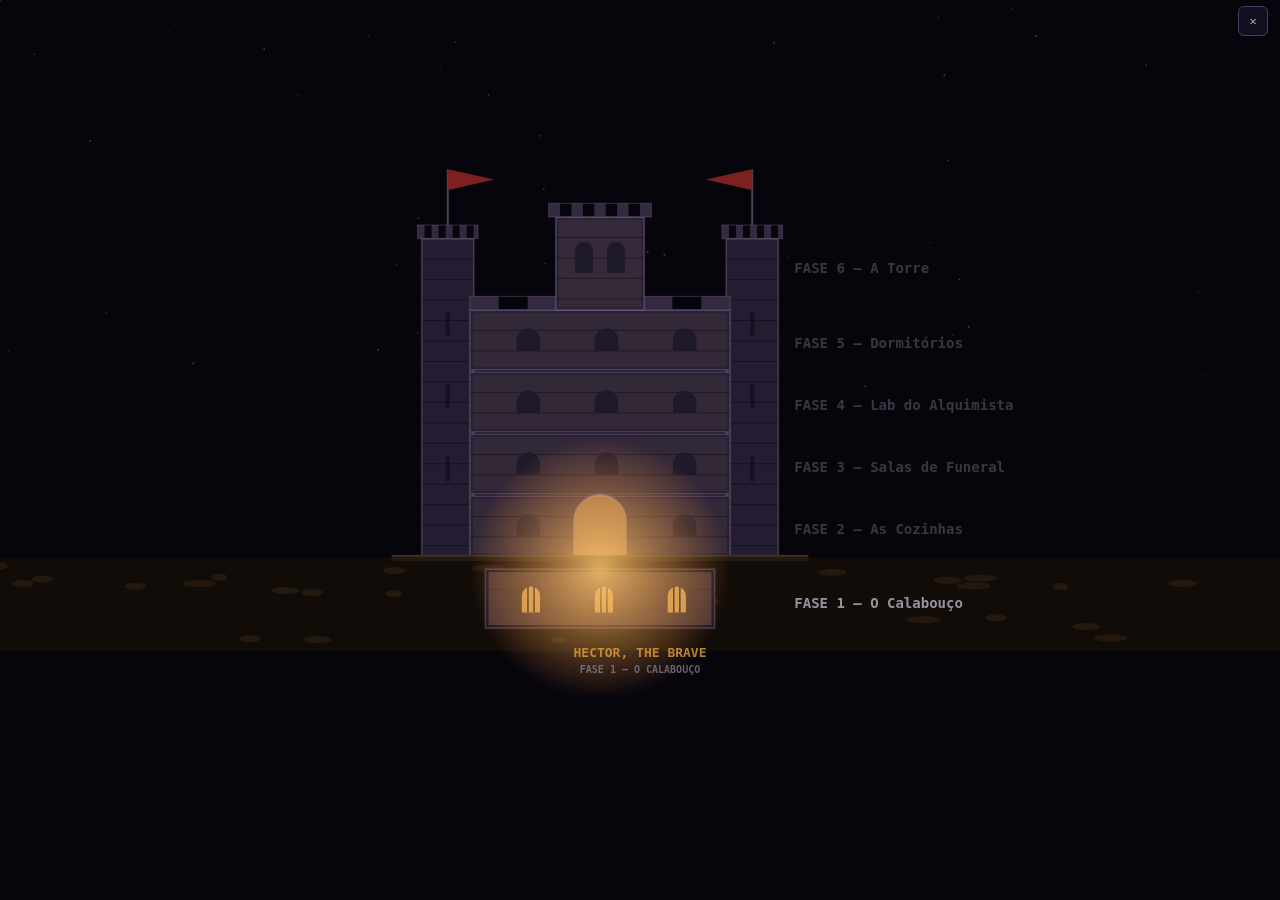
==== commit 1175cdb9: "A combinacao certa abre a cela na hora, sem passar pelo TESTAR Pedido do dono: acertou o terceiro po" ====
--- a/castelo.html
+++ b/castelo.html
@@ -10588,6 +10588,13 @@
 }
 function potesCertos(){
   return potesPuzzle.filter((p, i) => p.cor === SOLUCAO_POTES[i]).length;
+}
+function abrirCelaMenino(){
+  celaCriancaSolta = true;
+  for(let x = 24; x <= 28; x++) mapa[idx(x, 71)] = CHAO;
+  desenharCache();
+  sPortao(); tremor = 4;
+  avisar('A cela se abre', 'o menino corre pra perto de você');
 }
 const imgCriancaPresa = new Image(); imgCriancaPresa.src = 'img/fase4/crianca-presa.png';
 const imgPrateleira = new Image(); imgPrateleira.src = 'img/fase4/prateleira-sala.jpg';
@@ -11420,25 +11427,20 @@
     if(i.tipo === 'pote'){
       i.alvo.cor = (i.alvo.cor + 1) % CORES_POTE.length;
       sTrapo();
+      /* combinação certa abre a cela NA HORA (pedido do dono) — nada de
+         ir até a cela apertar TESTAR depois de acertar */
+      if(!celaCriancaSolta && potesCertos() === 3) abrirCelaMenino();
       return;
     }
-    /* SEM gabarito: o jogador testa a cela e recebe só a contagem de
-       poções que borbulham — descobre a combinação por dedução */
+    /* SEM gabarito: testar a cela é a dica opcional — responde só a
+       contagem de poções que borbulham, e o jogador deduz o resto */
     if(i.tipo === 'testarCela'){
       const certos = potesCertos();
-      if(certos === 3){
-        celaCriancaSolta = true;
-        for(let x = 24; x <= 28; x++) mapa[idx(x, 71)] = CHAO;
-        desenharCache();
-        sPortao(); tremor = 4;
-        avisar('A cela se abre', 'o menino corre pra perto de você');
-      } else {
-        sPortaoTravado();
-        avisar('Nada se abre',
-          certos === 0 ? 'nenhuma poção reage'
-          : certos === 1 ? 'uma poção borbulha...'
-          : 'duas poções borbulham...');
-      }
+      sPortaoTravado();
+      avisar('Nada se abre',
+        certos === 0 ? 'nenhuma poção reage'
+        : certos === 1 ? 'uma poção borbulha...'
+        : 'duas poções borbulham...');
       return;
     }
     if(i.tipo === 'falarCrianca'){
